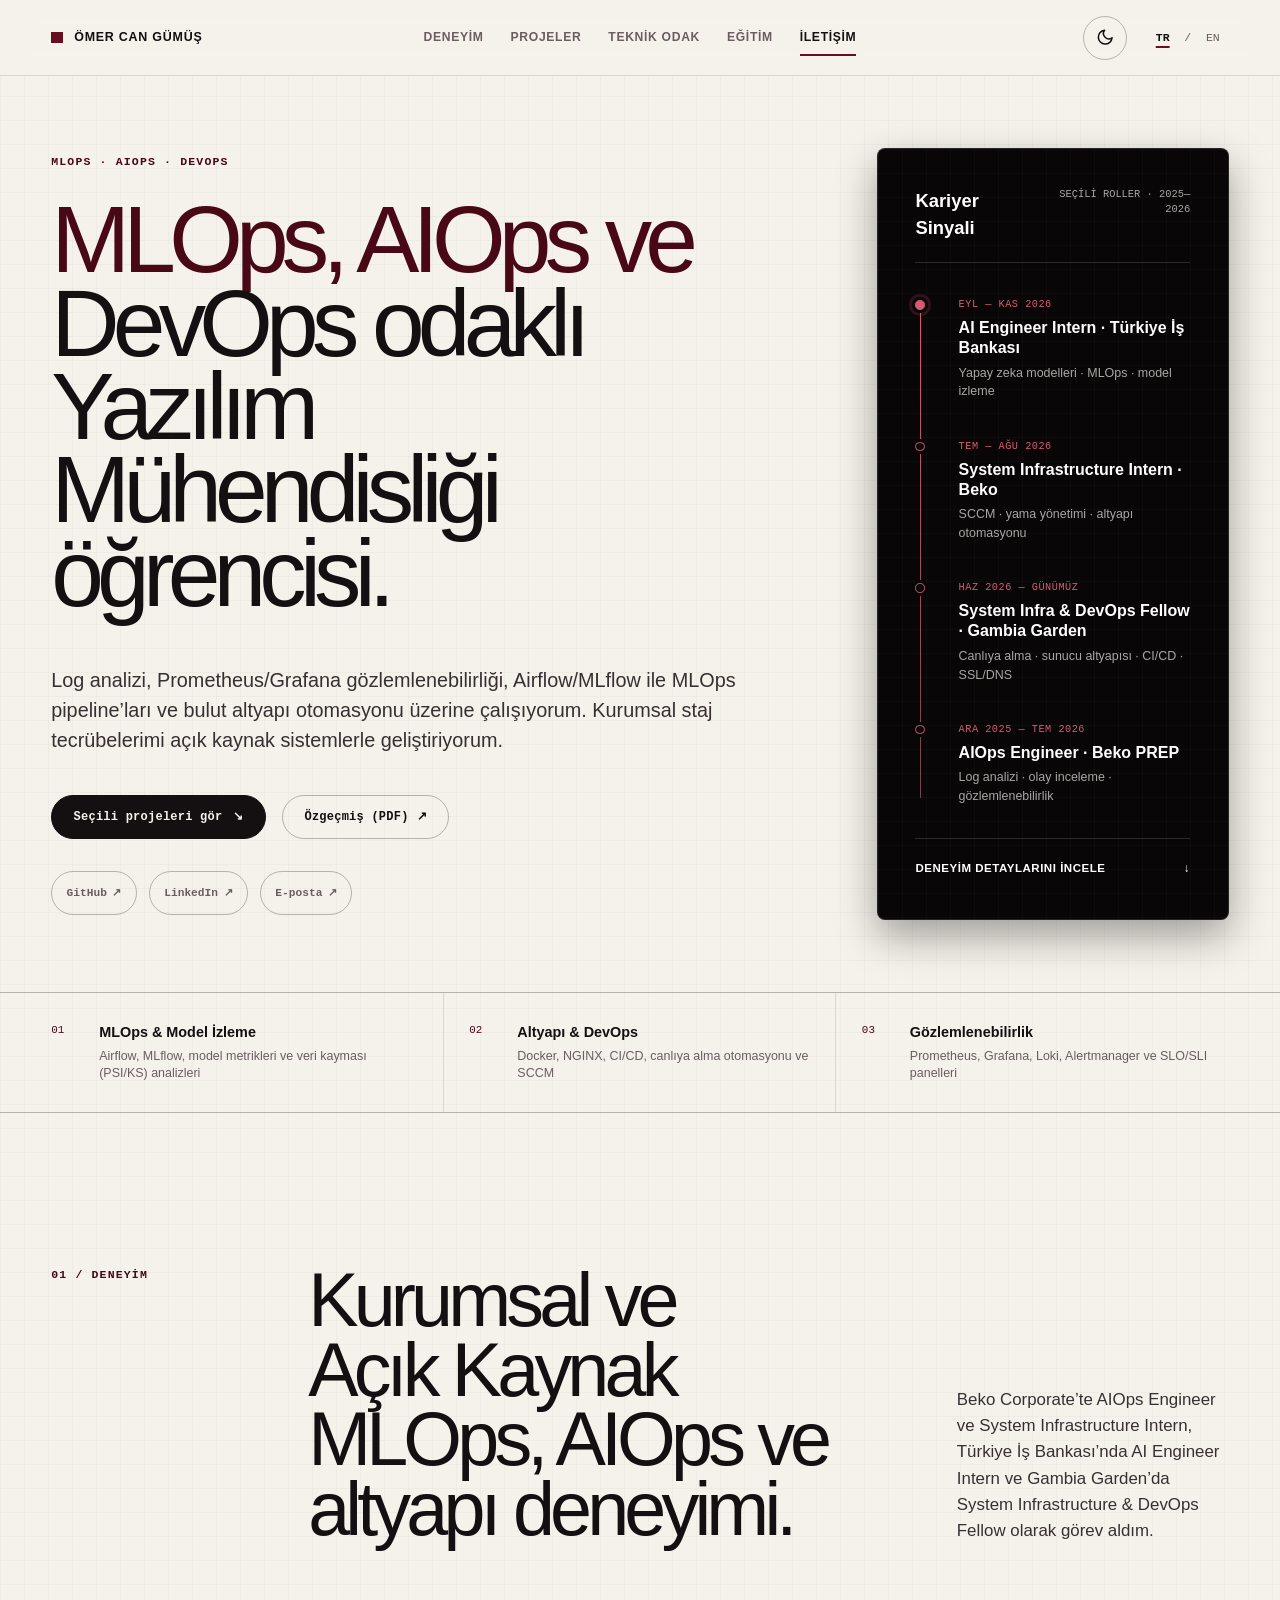
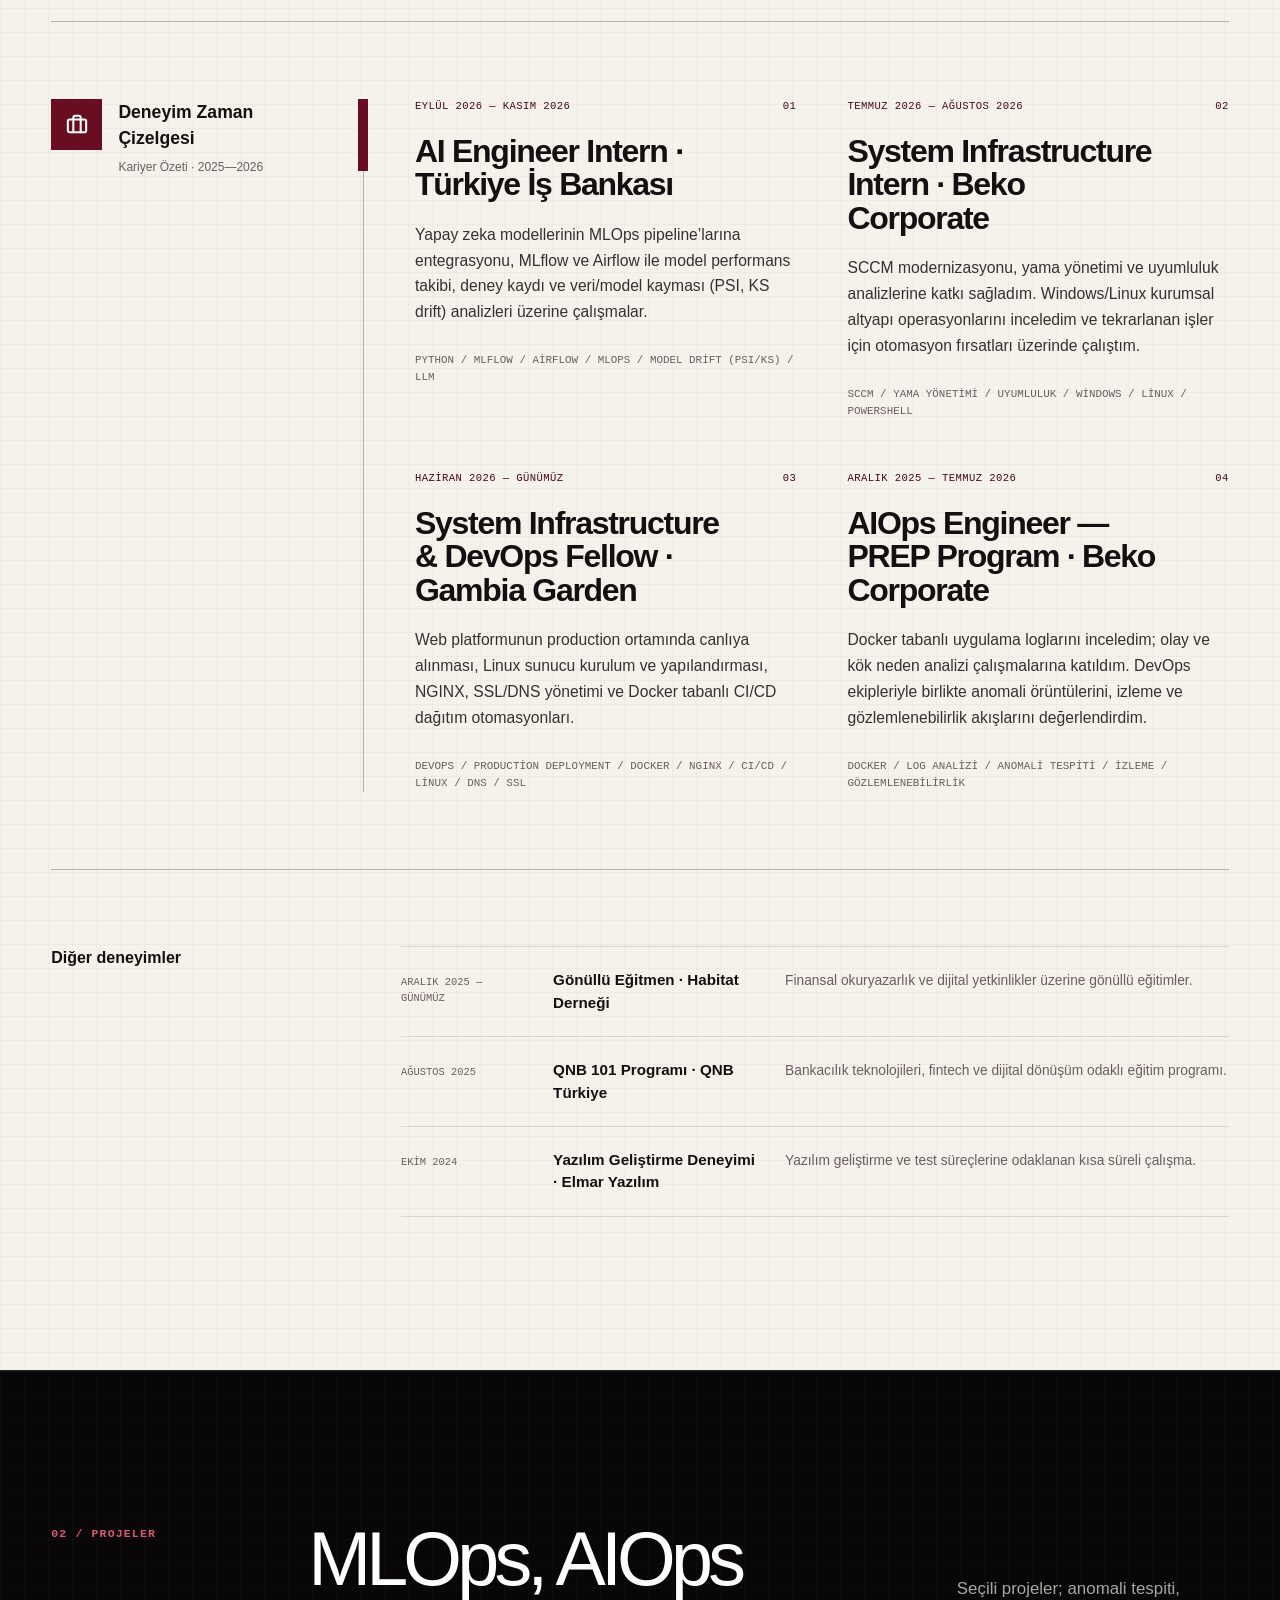
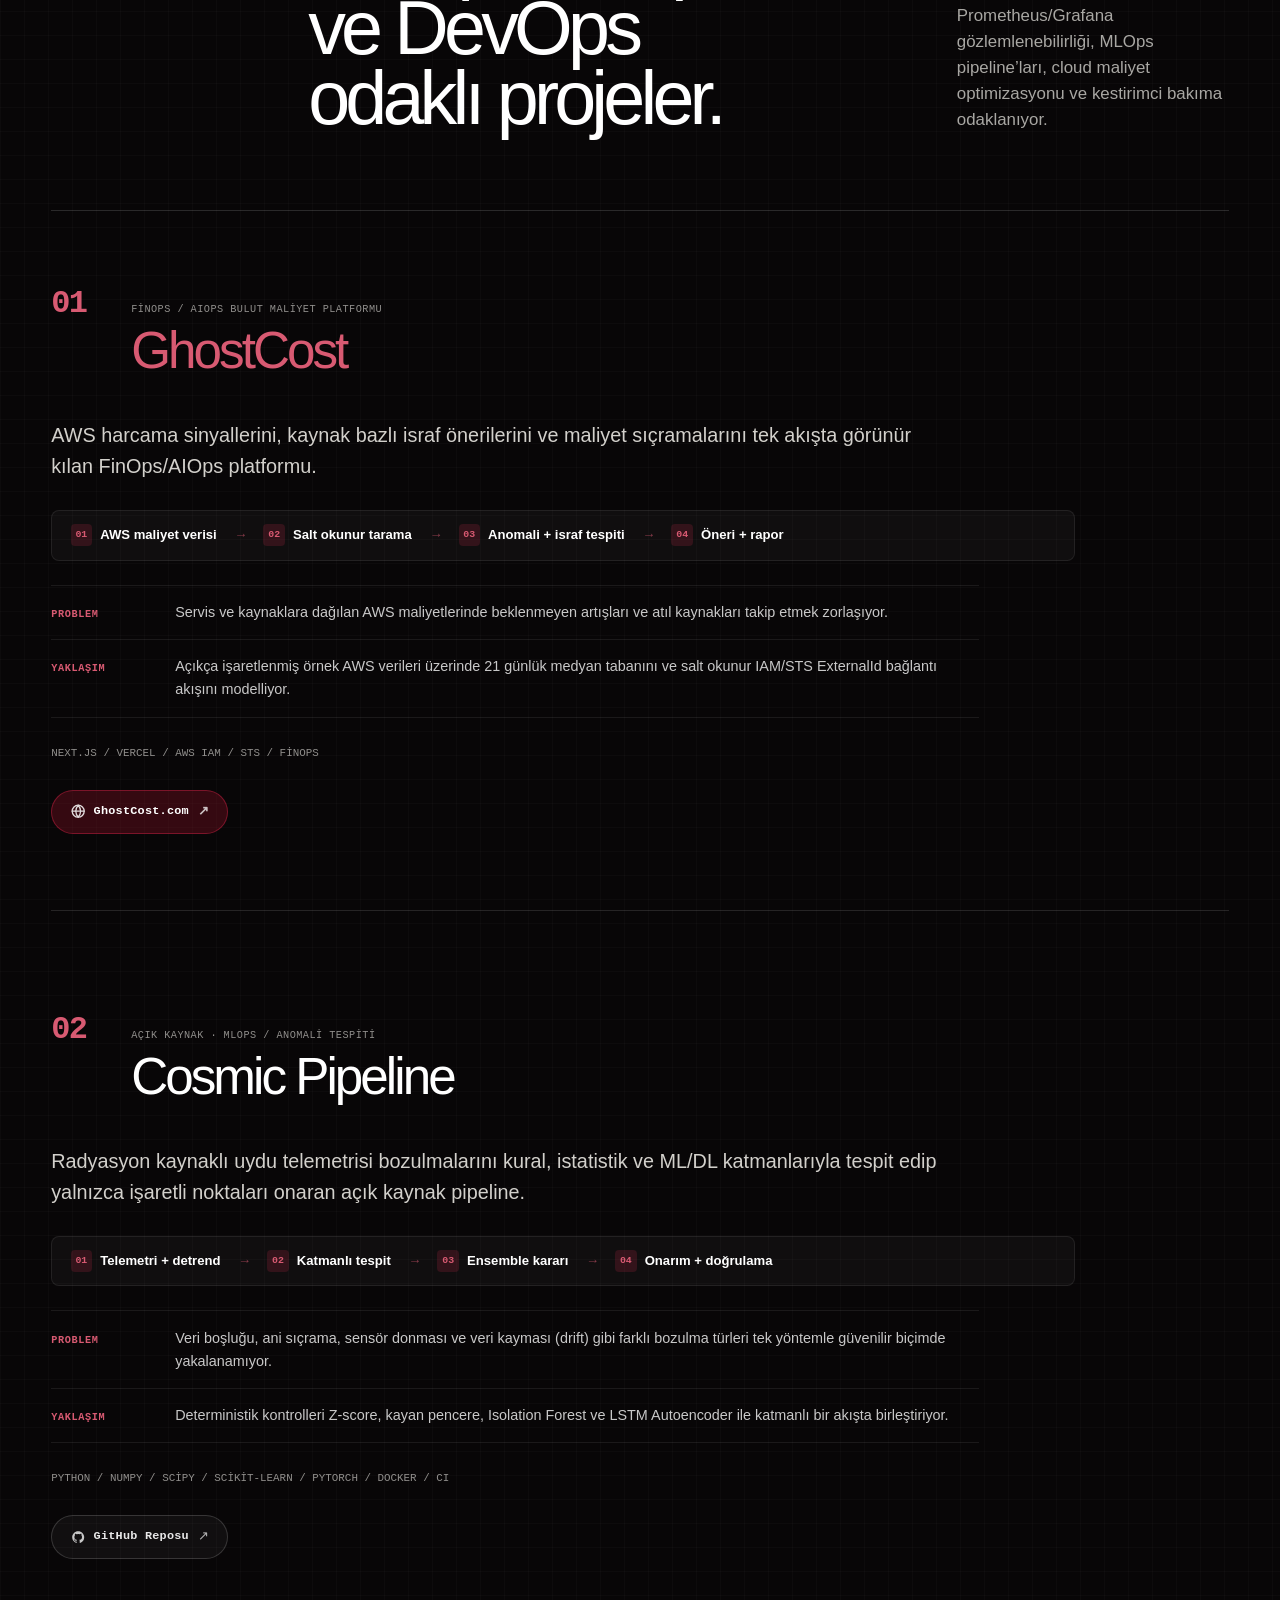
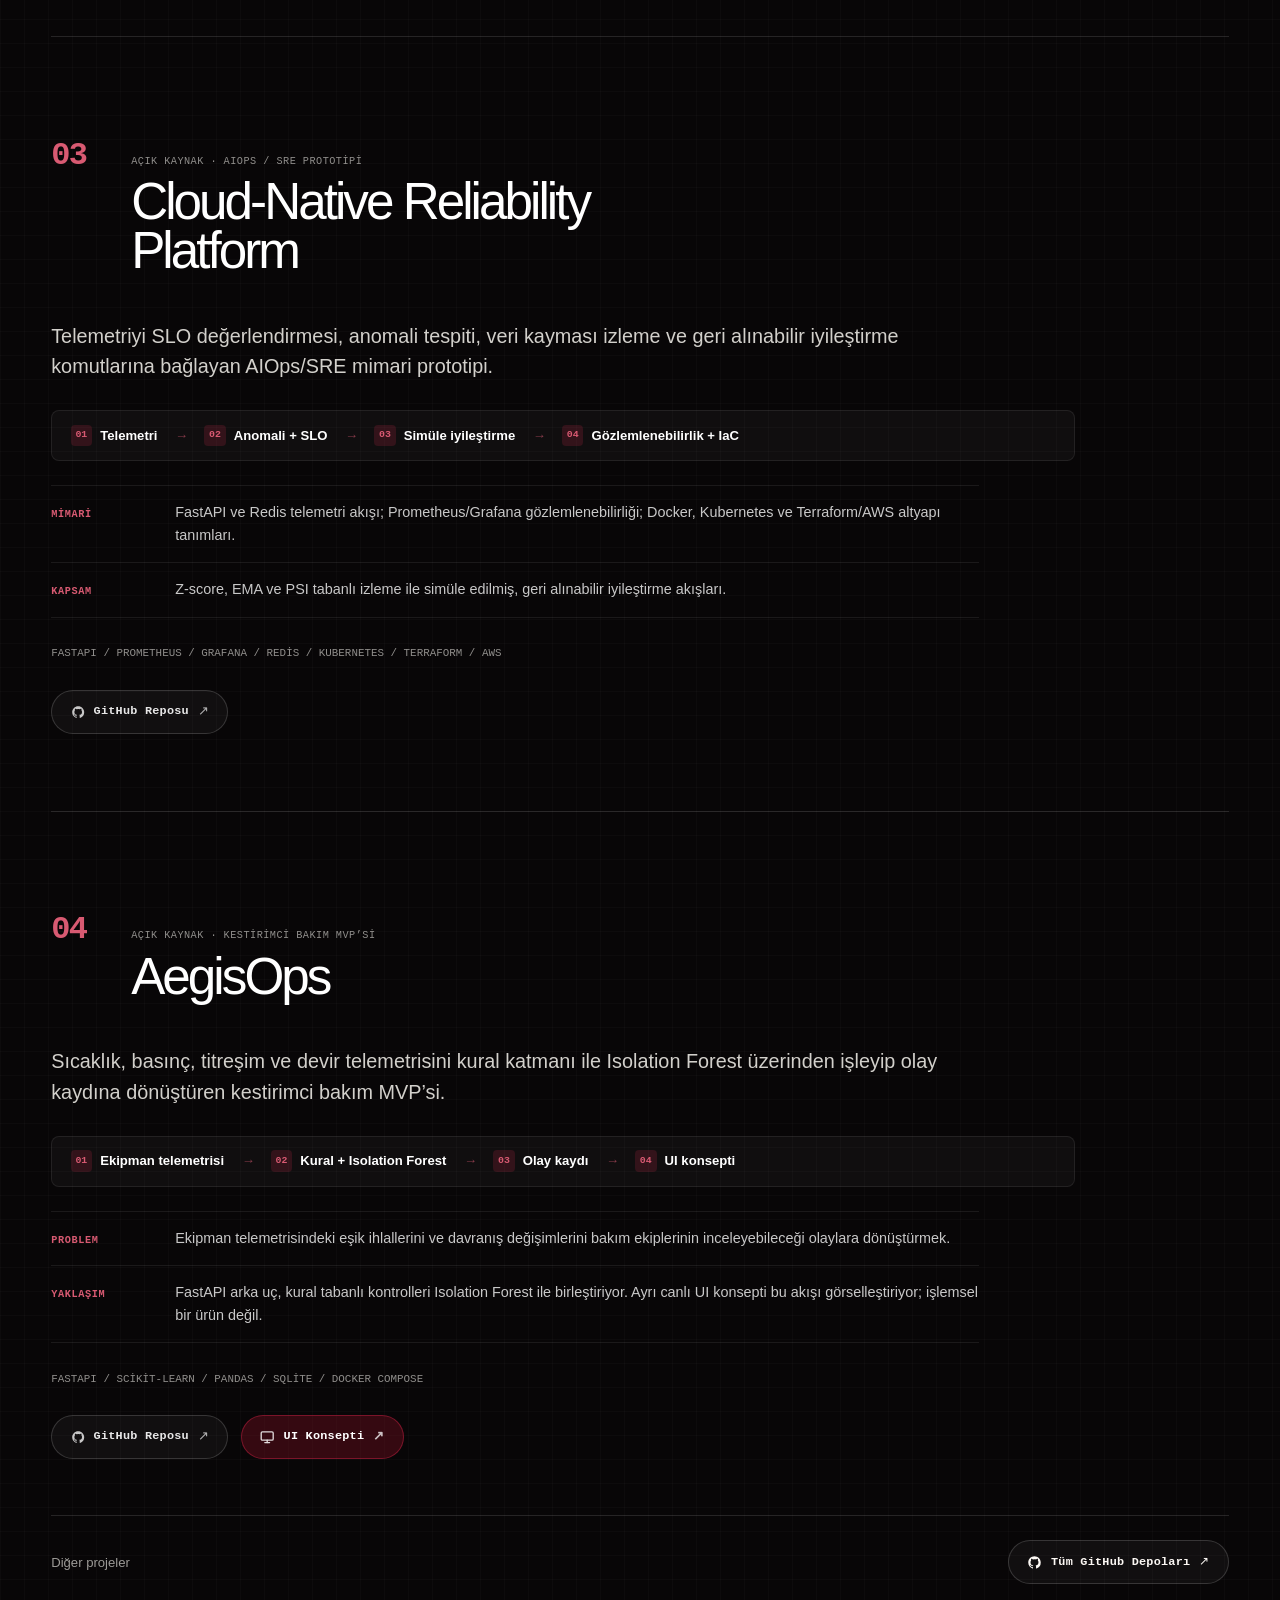
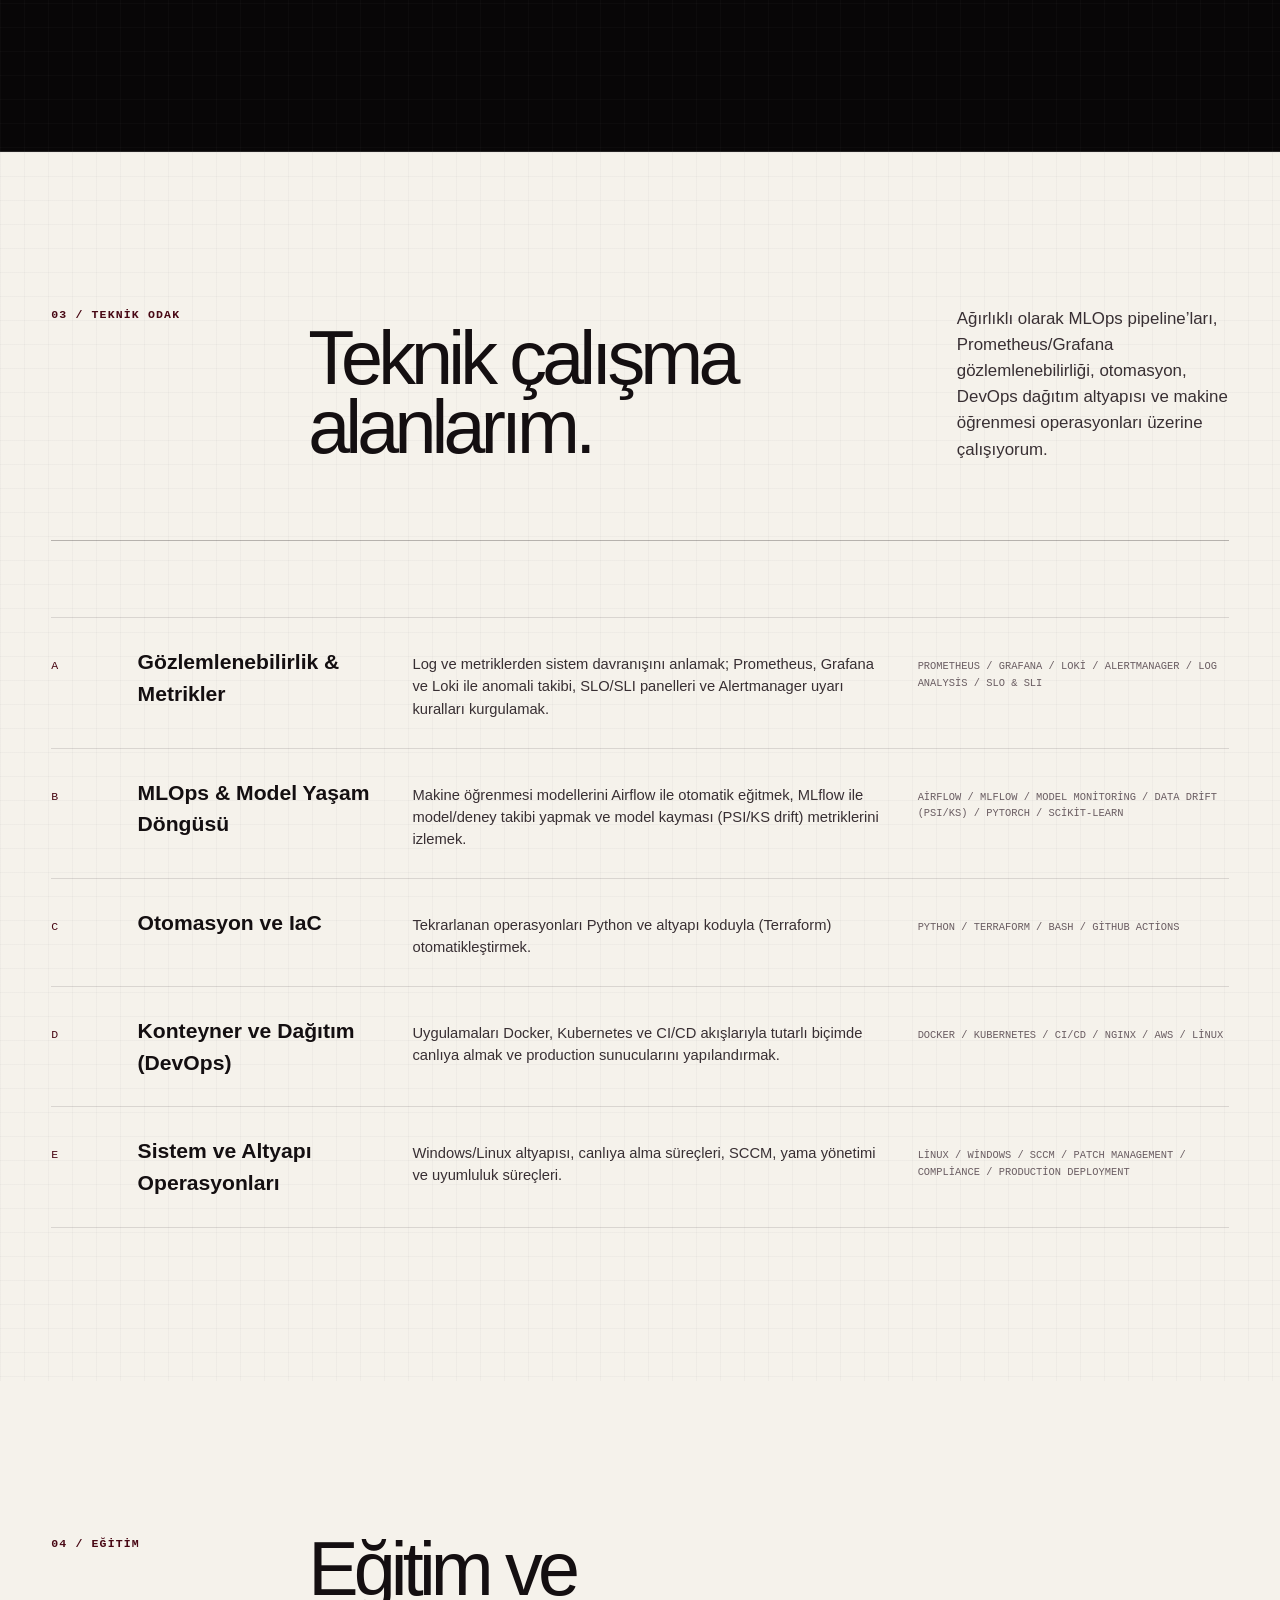
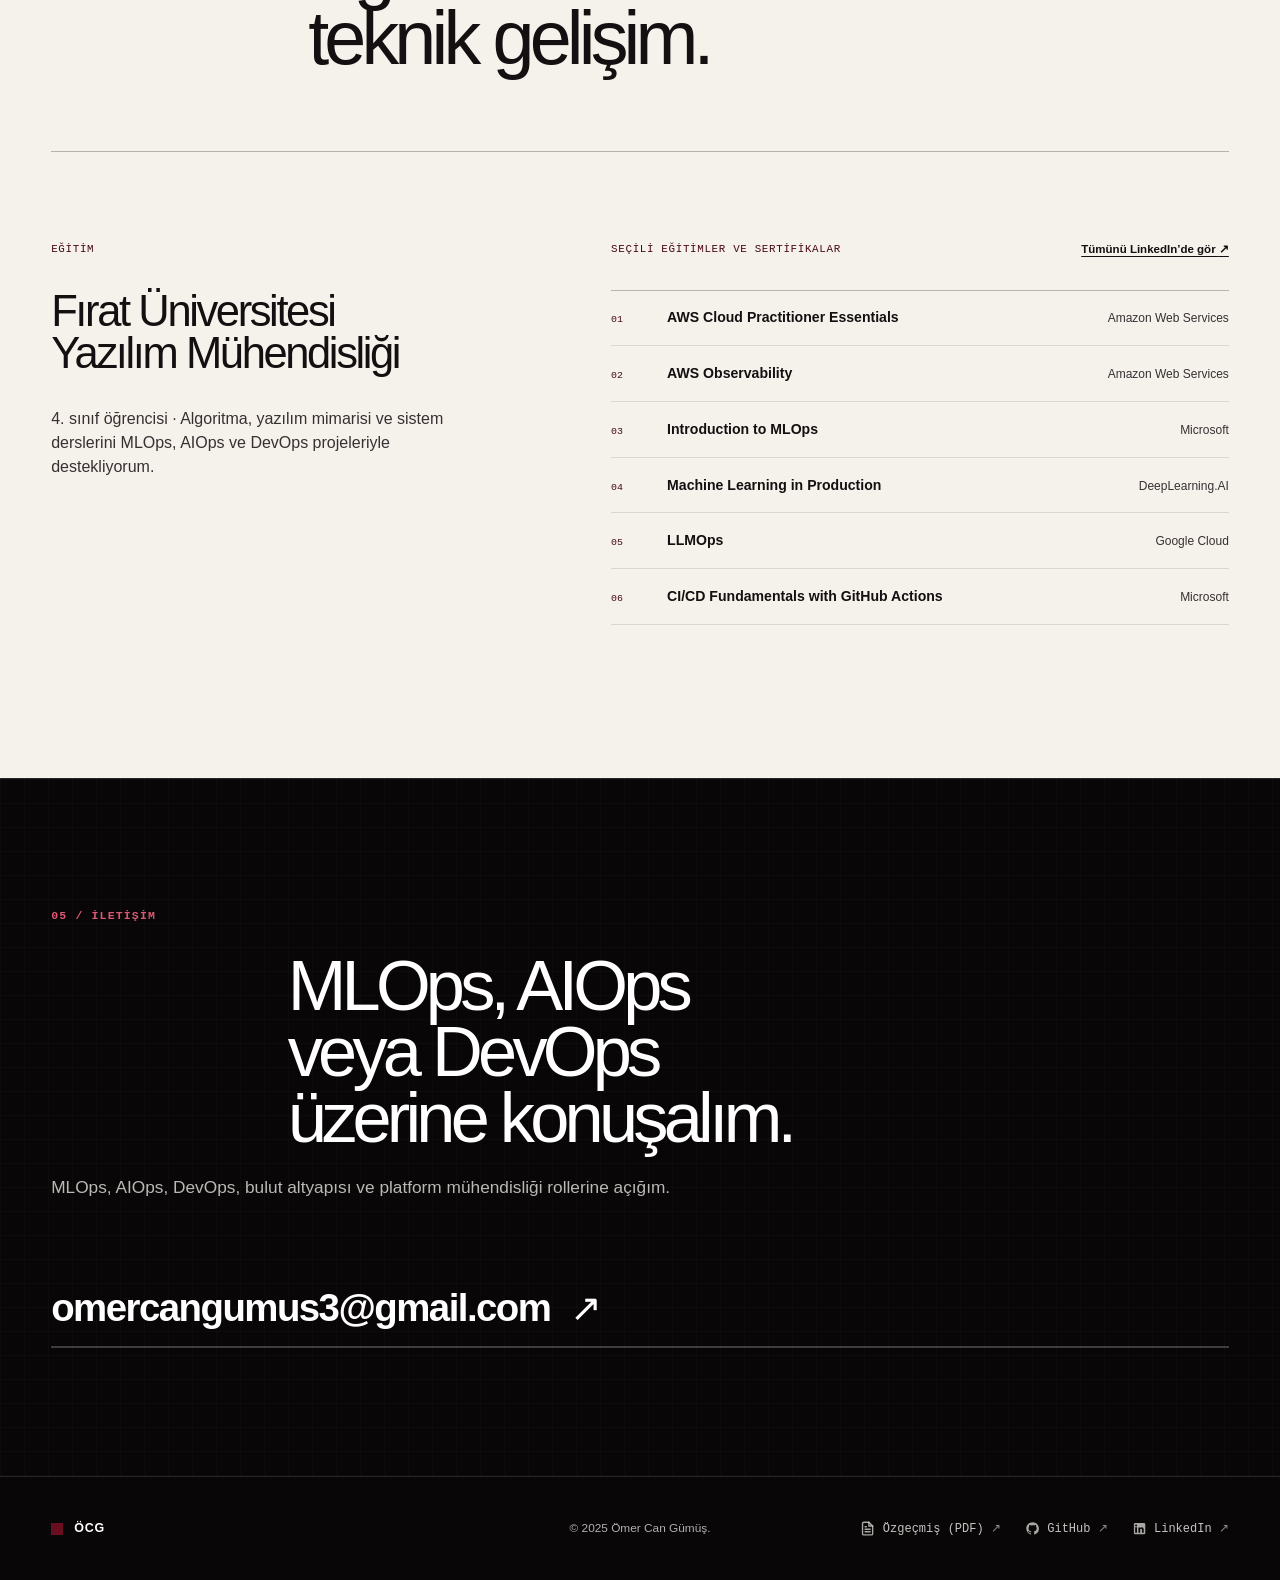
==== index.html @ f29716fd "fix: refine mobile interactions and career timeline" ====
<!DOCTYPE html>
<html lang="tr">
<head>
    <meta charset="utf-8">
    <meta name="viewport" content="width=device-width, initial-scale=1">
    <title>Ömer Can Gümüş | MLOps, AIOps &amp; DevOps</title>
    <meta name="description" content="Türkiye İş Bankası, Beko Corporate ve Gambia Garden deneyimine sahip Yazılım Mühendisliği öğrencisi Ömer Can Gümüş’ün MLOps (Airflow/MLflow), AIOps, DevOps, gözlemlenebilirlik (Prometheus/Grafana) ve altyapı otomasyonu odaklı portfolyosu.">
    <meta name="author" content="Ömer Can Gümüş">
    <meta name="robots" content="index, follow, max-image-preview:large">
    <meta name="theme-color" content="#f5f2eb">
    <link rel="canonical" href="https://omercangumus.com/">
    <link rel="alternate" hreflang="tr" href="https://omercangumus.com/">
    <link rel="alternate" hreflang="en" href="https://omercangumus.com/?lang=en">
    <link rel="alternate" hreflang="x-default" href="https://omercangumus.com/">

    <meta property="og:type" content="profile">
    <meta property="og:url" content="https://omercangumus.com/">
    <meta property="og:title" content="Ömer Can Gümüş | MLOps, AIOps &amp; DevOps">
    <meta property="og:description" content="Türkiye İş Bankası &amp; Beko Corporate deneyimi; MLOps, AIOps, DevOps, gözlemlenebilirlik ve altyapı otomasyonu odaklı seçili projeler.">
    <meta property="og:image" content="https://omercangumus.com/assets/images/og-card.png">
    <meta property="og:image:width" content="1200">
    <meta property="og:image:height" content="630">
    <meta property="og:image:alt" content="Ömer Can Gümüş — MLOps, AIOps ve DevOps">
    <meta property="og:locale" content="tr_TR">
    <meta property="profile:first_name" content="Ömer Can">
    <meta property="profile:last_name" content="Gümüş">

    <meta name="twitter:card" content="summary_large_image">
    <meta name="twitter:title" content="Ömer Can Gümüş | MLOps, AIOps &amp; DevOps">
    <meta name="twitter:description" content="MLOps, AIOps, DevOps ve altyapı otomasyonu odaklı seçili projeler.">
    <meta name="twitter:image" content="https://omercangumus.com/assets/images/og-card.png">

    <link rel="icon" href="assets/icons/favicon.svg" type="image/svg+xml">
    <link rel="apple-touch-icon" href="assets/icons/apple-touch-icon.png">
    <link rel="manifest" href="site.webmanifest">
    <link rel="stylesheet" href="assets/css/styles.css">

    <script type="application/ld+json">
    {
      "@context": "https://schema.org",
      "@type": "Person",
      "name": "Ömer Can Gümüş",
      "url": "https://omercangumus.com/",
      "email": "mailto:omercangumus3@gmail.com",
      "jobTitle": "Software Engineering Student focused on MLOps, AIOps and DevOps",
      "affiliation": {
        "@type": "CollegeOrUniversity",
        "name": "Fırat Üniversitesi"
      },
      "sameAs": [
        "https://github.com/omercangumus",
        "https://www.linkedin.com/in/omercangumus/"
      ],
      "knowsAbout": [
        "AIOps",
        "MLOps",
        "Airflow",
        "MLflow",
        "Prometheus",
        "Grafana",
        "Cloud Infrastructure",
        "DevOps",
        "Platform Engineering",
        "Observability",
        "Infrastructure Automation"
      ]
    }
    </script>
    <script>
    (function(){try{var t=localStorage.getItem("portfolio-theme");if(t==="dark"||t==="light"){document.documentElement.setAttribute("data-theme",t);}else if(window.matchMedia&&window.matchMedia("(prefers-color-scheme: dark)").matches){document.documentElement.setAttribute("data-theme","dark");}}catch(e){}})();
    </script>
    <script type="module" src="assets/js/app.js"></script>
</head>
<body>
    <a class="skip-link" href="#main" data-i18n="skipLink">Ana içeriğe geç</a>

    <header class="site-header" data-header>
        <div class="header-inner">
            <a class="wordmark" href="#top" aria-label="ÖCG · Ömer Can Gümüş, ana sayfa" data-i18n-aria="homeLabel">
                <span class="wordmark-mark" aria-hidden="true"></span>
                <span>Ömer Can Gümüş</span>
            </a>

            <nav class="desktop-nav" aria-label="Ana menü" data-i18n-aria="navLabel">
                <a href="#experience" data-nav-link data-i18n="navExperience">Deneyim</a>
                <a href="#work" data-nav-link data-i18n="navWork">Projeler</a>
                <a href="#practice" data-nav-link data-i18n="navPractice">Teknik odak</a>
                <a href="#background" data-nav-link data-i18n="navBackground">Eğitim</a>
                <a href="#contact" data-nav-link data-i18n="navContact">İletişim</a>
            </nav>

            <div class="header-actions">
                <button class="theme-toggle" type="button" data-theme-toggle aria-label="Tema seçimi" data-i18n-aria="themeLabel">
                    <span class="theme-icon" aria-hidden="true"></span>
                </button>
                <div class="language-switch" role="group" aria-label="Dil seçimi" data-i18n-aria="languageLabel">
                    <button type="button" data-language="tr" aria-pressed="true">TR</button>
                    <span aria-hidden="true">/</span>
                    <button type="button" data-language="en" aria-pressed="false">EN</button>
                </div>
                <button class="menu-toggle" type="button" aria-expanded="false" aria-controls="mobile-menu" data-menu-toggle>
                    <span class="sr-only" data-i18n="openMenu">Menüyü aç</span>
                    <span aria-hidden="true"></span>
                    <span aria-hidden="true"></span>
                </button>
            </div>
        </div>
    </header>

    <div class="mobile-menu" id="mobile-menu" hidden data-mobile-menu>
        <nav aria-label="Mobil menü" data-i18n-aria="mobileNavLabel">
            <a href="#experience" data-mobile-link><span>01</span><span data-i18n="navExperience">Deneyim</span></a>
            <a href="#work" data-mobile-link><span>02</span><span data-i18n="navWork">Projeler</span></a>
            <a href="#practice" data-mobile-link><span>03</span><span data-i18n="navPractice">Teknik odak</span></a>
            <a href="#background" data-mobile-link><span>04</span><span data-i18n="navBackground">Eğitim</span></a>
            <a href="#contact" data-mobile-link><span>05</span><span data-i18n="navContact">İletişim</span></a>
        </nav>
        <p data-i18n="mobileMenuNote">MLOps · AIOps · DevOps</p>
    </div>

    <main id="main">
        <section class="hero" id="top" aria-labelledby="hero-title">
            <div class="hero-copy">
                <p class="eyebrow reveal" data-i18n="heroEyebrow">MLOps · AIOps · DevOps</p>
                <h1 id="hero-title" class="reveal" data-i18n="heroTitle">MLOps, AIOps ve DevOps odaklı<br>Yazılım Mühendisliği öğrencisi.</h1>
                <p class="hero-intro reveal" data-i18n="heroIntro">Log analizi, Prometheus/Grafana gözlemlenebilirliği, Airflow/MLflow ile MLOps pipeline’ları ve bulut altyapı otomasyonu üzerine çalışıyorum. Kurumsal staj tecrübelerimi açık kaynak sistemlerle geliştiriyorum.</p>
                <div class="hero-actions reveal">
                    <a class="primary-link" href="#work">
                        <span data-i18n="seeWork">Seçili projeleri gör</span>
                        <span aria-hidden="true">↘</span>
                    </a>
                    <a class="text-link" href="OmerCanGumus.pdf" target="_blank" rel="noopener noreferrer">
                        <span data-i18n="viewCv">Özgeçmiş (PDF)</span>
                        <span aria-hidden="true">↗</span>
                    </a>
                </div>
                <nav class="hero-social reveal" aria-label="Profil bağlantıları" data-i18n-aria="profileLinksLabel">
                    <a href="https://github.com/omercangumus" target="_blank" rel="noopener noreferrer">GitHub <span aria-hidden="true">↗</span></a>
                    <a href="https://www.linkedin.com/in/omercangumus/" target="_blank" rel="noopener noreferrer">LinkedIn <span aria-hidden="true">↗</span></a>
                    <a href="mailto:omercangumus3@gmail.com">E-posta <span aria-hidden="true">↗</span></a>
                </nav>
            </div>

            <aside class="career-signal reveal" aria-labelledby="career-signal-title">
                <div class="signal-heading">
                    <p id="career-signal-title" data-i18n="careerSignalTitle">Kariyer Sinyali</p>
                    <span data-i18n="careerDuration">Seçili roller · 2025—2026</span>
                </div>
                <ol class="signal-roles">
                    <li class="signal-role-latest">
                        <span class="signal-date" data-i18n="isbankDateShort">Eyl — Kas 2026</span>
                        <strong data-i18n="isbankRoleShort">AI Engineer Intern · Türkiye İş Bankası</strong>
                        <span data-i18n="isbankShort">Yapay zeka modelleri · MLOps · model izleme</span>
                    </li>
                    <li>
                        <span class="signal-date" data-i18n="infraDateShort">Tem — Ağu 2026</span>
                        <strong data-i18n="infraRoleShort">System Infrastructure Intern · Beko</strong>
                        <span data-i18n="infraShort">SCCM · yama yönetimi · altyapı otomasyonu</span>
                    </li>
                    <li>
                        <span class="signal-date" data-i18n="gambiaDateShort">Haz 2026 — Günümüz</span>
                        <strong data-i18n="gambiaRoleShort">System Infra &amp; DevOps Fellow · Gambia Garden</strong>
                        <span data-i18n="gambiaShort">Canlıya alma · sunucu altyapısı · CI/CD · SSL/DNS</span>
                    </li>
                    <li>
                        <span class="signal-date" data-i18n="aiopsDateShort">Ara 2025 — Tem 2026</span>
                        <strong data-i18n="aiopsRoleShort">AIOps Engineer · Beko PREP</strong>
                        <span data-i18n="aiopsShort">Log analizi · olay inceleme · gözlemlenebilirlik</span>
                    </li>
                </ol>
                <a href="#experience" class="signal-link" data-i18n="followProgression">Deneyim detaylarını incele <span aria-hidden="true">↓</span></a>
            </aside>
        </section>

        <section class="proof-strip" aria-label="Kısa profil" data-i18n-aria="profileSummaryLabel">
            <div>
                <span>01</span>
                <strong data-i18n="proofOneTitle">MLOps &amp; Model İzleme</strong>
                <p data-i18n="proofOneText">Airflow, MLflow, model metrikleri ve veri kayması (PSI/KS) analizleri</p>
            </div>
            <div>
                <span>02</span>
                <strong data-i18n="proofTwoTitle">Altyapı &amp; DevOps</strong>
                <p data-i18n="proofTwoText">Docker, NGINX, CI/CD, canlıya alma otomasyonu ve SCCM</p>
            </div>
            <div>
                <span>03</span>
                <strong data-i18n="proofThreeTitle">Gözlemlenebilirlik</strong>
                <p data-i18n="proofThreeText">Prometheus, Grafana, Loki, Alertmanager ve SLO/SLI panelleri</p>
            </div>
        </section>

        <section class="chapter experience" id="experience" aria-labelledby="experience-title">
            <header class="chapter-heading reveal">
                <p class="chapter-index">01 / <span data-i18n="chapterExperience">Deneyim</span></p>
                <h2 id="experience-title" data-i18n="experienceTitle">Kurumsal ve Açık Kaynak<br>MLOps, AIOps ve altyapı deneyimi.</h2>
                <p data-i18n="experienceIntro">Beko Corporate’te AIOps Engineer ve System Infrastructure Intern, Türkiye İş Bankası’nda AI Engineer Intern ve Gambia Garden’da System Infrastructure &amp; DevOps Fellow olarak görev aldım.</p>
            </header>

            <div class="beko-progression reveal">
                <div class="progression-company">
                    <span class="company-monogram" aria-hidden="true">
                        <svg width="22" height="22" viewBox="0 0 24 24" fill="none" stroke="currentColor" stroke-width="2.2" stroke-linecap="round" stroke-linejoin="round">
                            <rect x="2" y="7" width="20" height="14" rx="2" ry="2"></rect>
                            <path d="M16 21V5a2 2 0 0 0-2-2h-4a2 2 0 0 0-2 2v16"></path>
                        </svg>
                    </span>
                    <div>
                        <strong data-i18n="progressionHeader">Deneyim Zaman Çizelgesi</strong>
                        <span data-i18n="progressionLabel">Kariyer Özeti · 2025—2026</span>
                    </div>
                </div>
                <div class="progression-track" aria-hidden="true"><span></span></div>
                <div class="progression-roles">
                    <article class="role-block role-block-current">
                        <div class="role-meta">
                            <span data-i18n="isbankDate">Eylül 2026 — Kasım 2026</span>
                            <span>01</span>
                        </div>
                        <h3 data-i18n="isbankTitle">AI Engineer Intern · Türkiye İş Bankası</h3>
                        <p data-i18n="isbankDescription">Yapay zeka modellerinin MLOps pipeline’larına entegrasyonu, MLflow ve Airflow ile model performans takibi, deney kaydı ve veri/model kayması (PSI, KS drift) analizleri üzerine çalışmalar.</p>
                        <p class="role-tools" data-i18n="isbankTools">Python / MLflow / Airflow / MLOps / Model Drift (PSI/KS) / LLM</p>
                    </article>
                    <article class="role-block">
                        <div class="role-meta">
                            <span data-i18n="infraDate">Temmuz 2026 — Ağustos 2026</span>
                            <span>02</span>
                        </div>
                        <h3 data-i18n="infraTitle">System Infrastructure Intern · Beko Corporate</h3>
                        <p data-i18n="infraDescription">SCCM modernizasyonu, yama yönetimi ve uyumluluk analizlerine katkı sağladım. Windows/Linux kurumsal altyapı operasyonlarını inceledim ve tekrarlanan işler için otomasyon fırsatları üzerinde çalıştım.</p>
                        <p class="role-tools" data-i18n="infraTools">SCCM / yama yönetimi / uyumluluk / Windows / Linux / PowerShell</p>
                    </article>
                    <article class="role-block role-block-current">
                        <div class="role-meta">
                            <span data-i18n="gambiaDate">Haziran 2026 — Günümüz</span>
                            <span>03</span>
                        </div>
                        <h3 data-i18n="gambiaTitle">System Infrastructure &amp; DevOps Fellow · Gambia Garden</h3>
                        <p data-i18n="gambiaDescription">Web platformunun production ortamında canlıya alınması, Linux sunucu kurulum ve yapılandırması, NGINX, SSL/DNS yönetimi ve Docker tabanlı CI/CD dağıtım otomasyonları.</p>
                        <p class="role-tools" data-i18n="gambiaTools">DevOps / Production Deployment / Docker / NGINX / CI/CD / Linux / DNS / SSL</p>
                    </article>
                    <article class="role-block">
                        <div class="role-meta">
                            <span data-i18n="aiopsDate">Aralık 2025 — Temmuz 2026</span>
                            <span>04</span>
                        </div>
                        <h3 data-i18n="aiopsTitle">AIOps Engineer — PREP Program · Beko Corporate</h3>
                        <p data-i18n="aiopsDescription">Docker tabanlı uygulama loglarını inceledim; olay ve kök neden analizi çalışmalarına katıldım. DevOps ekipleriyle birlikte anomali örüntülerini, izleme ve gözlemlenebilirlik akışlarını değerlendirdim.</p>
                        <p class="role-tools" data-i18n="aiopsTools">Docker / log analizi / anomali tespiti / izleme / gözlemlenebilirlik</p>
                    </article>
                </div>
            </div>

            <div class="secondary-experience reveal">
                <h3 data-i18n="otherExperienceTitle">Diğer deneyimler</h3>
                <div class="experience-list">
                    <article>
                        <span data-i18n="habitatDate">Aralık 2025 — Günümüz</span>
                        <h4 data-i18n="habitatTitle">Gönüllü Eğitmen · Habitat Derneği</h4>
                        <p data-i18n="habitatText">Finansal okuryazarlık ve dijital yetkinlikler üzerine gönüllü eğitimler.</p>
                    </article>
                    <article>
                        <span data-i18n="qnbDate">Ağustos 2025</span>
                        <h4 data-i18n="qnbTitle">QNB 101 Programı · QNB Türkiye</h4>
                        <p data-i18n="qnbText">Bankacılık teknolojileri, fintech ve dijital dönüşüm odaklı eğitim programı.</p>
                    </article>
                    <article>
                        <span data-i18n="elmarDate">Ekim 2024</span>
                        <h4 data-i18n="elmarTitle">Yazılım Geliştirme Deneyimi · Elmar Yazılım</h4>
                        <p data-i18n="elmarText">Yazılım geliştirme ve test süreçlerine odaklanan kısa süreli çalışma.</p>
                    </article>
                </div>
            </div>
        </section>

        <section class="chapter work" id="work" aria-labelledby="work-title">
            <header class="chapter-heading reveal">
                <p class="chapter-index">02 / <span data-i18n="chapterWork">Projeler</span></p>
                <h2 id="work-title" data-i18n="workTitle">MLOps, AIOps ve DevOps<br>odaklı projeler.</h2>
                <p data-i18n="workIntro">Seçili projeler; anomali tespiti, Prometheus/Grafana gözlemlenebilirliği, MLOps pipeline’ları, cloud maliyet optimizasyonu ve kestirimci bakıma odaklanıyor.</p>
            </header>

            <div class="work-layout">
                <div class="project-stories">
                    <article class="project-story project-story--featured reveal">
                        <header>
                            <span class="project-number">01</span>
                            <div>
                                <p data-i18n="ghostType">FinOps / AIOps Bulut Maliyet Platformu</p>
                                <h3>GhostCost</h3>
                            </div>
                        </header>
                        <div class="project-body">
                            <p class="project-summary" data-i18n="ghostSummary">AWS harcama sinyallerini, kaynak bazlı israf önerilerini ve maliyet sıçramalarını tek akışta görünür kılan FinOps/AIOps platformu.</p>
                            <ol class="project-flow">
                                <li><span>01</span><strong data-i18n="ghostFlowOne">AWS maliyet verisi</strong></li>
                                <li><span>02</span><strong data-i18n="ghostFlowTwo">Salt okunur tarama</strong></li>
                                <li><span>03</span><strong data-i18n="ghostFlowThree">Anomali + israf tespiti</strong></li>
                                <li><span>04</span><strong data-i18n="ghostFlowFour">Öneri + rapor</strong></li>
                            </ol>
                            <div class="project-detail">
                                <span data-i18n="problemLabel">Problem</span>
                                <p data-i18n="ghostProblem">Servis ve kaynaklara dağılan AWS maliyetlerinde beklenmeyen artışları ve atıl kaynakları takip etmek zorlaşıyor.</p>
                            </div>
                            <div class="project-detail">
                                <span data-i18n="approachLabel">Yaklaşım</span>
                                <p data-i18n="ghostApproach">Açıkça işaretlenmiş örnek AWS verileri üzerinde 21 günlük medyan tabanını ve salt okunur IAM/STS ExternalId bağlantı akışını modelliyor.</p>
                            </div>
                            <p class="project-tech">Next.js / Vercel / AWS IAM / STS / FinOps</p>
                            <div class="project-actions">
                                <a class="project-link project-link--primary" href="https://ghostcost.com/" target="_blank" rel="noopener noreferrer">
                                    <svg class="link-icon" width="15" height="15" viewBox="0 0 24 24" fill="none" stroke="currentColor" stroke-width="2.2" stroke-linecap="round" stroke-linejoin="round" aria-hidden="true"><circle cx="12" cy="12" r="10"></circle><line x1="2" y1="12" x2="22" y2="12"></line><path d="M12 2a15.3 15.3 0 0 1 4 10 15.3 15.3 0 0 1-4 10 15.3 15.3 0 0 1-4-10 15.3 15.3 0 0 1 4-10z"></path></svg>
                                    <span data-i18n="ghostSite">GhostCost.com</span>
                                    <span class="link-arrow" aria-hidden="true">↗</span>
                                </a>
                            </div>
                        </div>
                    </article>

                    <article class="project-story reveal">
                        <header>
                            <span class="project-number">02</span>
                            <div>
                                <p data-i18n="cosmicType">Açık kaynak · MLOps / anomali tespiti</p>
                                <h3>Cosmic Pipeline</h3>
                            </div>
                        </header>
                        <div class="project-body">
                            <p class="project-summary" data-i18n="cosmicSummary">Radyasyon kaynaklı uydu telemetrisi bozulmalarını kural, istatistik ve ML/DL katmanlarıyla tespit edip yalnızca işaretli noktaları onaran açık kaynak pipeline.</p>
                            <ol class="project-flow">
                                <li><span>01</span><strong data-i18n="cosmicFlowOne">Telemetri + detrend</strong></li>
                                <li><span>02</span><strong data-i18n="cosmicFlowTwo">Katmanlı tespit</strong></li>
                                <li><span>03</span><strong data-i18n="cosmicFlowThree">Ensemble kararı</strong></li>
                                <li><span>04</span><strong data-i18n="cosmicFlowFour">Onarım + doğrulama</strong></li>
                            </ol>
                            <div class="project-detail">
                                <span data-i18n="problemLabel">Problem</span>
                                <p data-i18n="cosmicProblem">Veri boşluğu, ani sıçrama, sensör donması ve veri kayması (drift) gibi farklı bozulma türleri tek yöntemle güvenilir biçimde yakalanamıyor.</p>
                            </div>
                            <div class="project-detail">
                                <span data-i18n="approachLabel">Yaklaşım</span>
                                <p data-i18n="cosmicApproach">Deterministik kontrolleri Z-score, kayan pencere, Isolation Forest ve LSTM Autoencoder ile katmanlı bir akışta birleştiriyor.</p>
                            </div>
                            <p class="project-tech">Python / NumPy / SciPy / scikit-learn / PyTorch / Docker / CI</p>
                            <div class="project-actions">
                                <a class="project-link" href="https://github.com/omercangumus/-cosmic-pipeline" target="_blank" rel="noopener noreferrer">
                                    <svg class="link-icon" width="15" height="15" viewBox="0 0 24 24" fill="currentColor" aria-hidden="true"><path fill-rule="evenodd" clip-rule="evenodd" d="M12 2C6.477 2 2 6.484 2 12.017c0 4.425 2.865 8.18 6.839 9.504.5.092.682-.217.682-.483 0-.237-.008-.868-.013-1.703-2.782.605-3.369-1.343-3.369-1.343-.454-1.158-1.11-1.466-1.11-1.466-.908-.62.069-.608.069-.608 1.003.07 1.53 1.032 1.53 1.032.892 1.53 2.341 1.088 2.91.832.092-.647.35-1.088.636-1.338-2.22-.253-4.555-1.113-4.555-4.951 0-1.093.39-1.988 1.029-2.688-.103-.253-.446-1.272.098-2.65 0 0 .84-.27 2.75 1.026A9.564 9.564 0 0112 6.844c.85.004 1.705.115 2.504.337 1.909-1.296 2.747-1.027 2.747-1.027.546 1.379.202 2.398.1 2.651.64.7 1.028 1.595 1.028 2.688 0 3.848-2.339 4.695-4.566 4.943.359.309.678.92.678 1.855 0 1.338-.012 2.419-.012 2.747 0 .268.18.58.688.482A10.019 10.019 0 0022 12.017C22 6.484 17.522 2 12 2z"/></svg>
                                    <span data-i18n="sourceOnGithub">GitHub Reposu</span>
                                    <span class="link-arrow" aria-hidden="true">↗</span>
                                </a>
                            </div>
                        </div>
                    </article>

                    <article class="project-story reveal">
                        <header>
                            <span class="project-number">03</span>
                            <div>
                                <p data-i18n="reliabilityType">Açık kaynak · AIOps / SRE prototipi</p>
                                <h3>Cloud-Native Reliability Platform</h3>
                            </div>
                        </header>
                        <div class="project-body">
                            <p class="project-summary" data-i18n="reliabilitySummary">Telemetriyi SLO değerlendirmesi, anomali tespiti, veri kayması izleme ve geri alınabilir iyileştirme komutlarına bağlayan AIOps/SRE mimari prototipi.</p>
                            <ol class="project-flow">
                                <li><span>01</span><strong data-i18n="reliabilityFlowOne">Telemetri</strong></li>
                                <li><span>02</span><strong data-i18n="reliabilityFlowTwo">Anomali + SLO</strong></li>
                                <li><span>03</span><strong data-i18n="reliabilityFlowThree">Simüle iyileştirme</strong></li>
                                <li><span>04</span><strong data-i18n="reliabilityFlowFour">Gözlemlenebilirlik + IaC</strong></li>
                            </ol>
                            <div class="project-detail">
                                <span data-i18n="architectureLabel">Mimari</span>
                                <p data-i18n="reliabilityArchitecture">FastAPI ve Redis telemetri akışı; Prometheus/Grafana gözlemlenebilirliği; Docker, Kubernetes ve Terraform/AWS altyapı tanımları.</p>
                            </div>
                            <div class="project-detail">
                                <span data-i18n="scopeLabel">Kapsam</span>
                                <p data-i18n="reliabilityScope">Z-score, EMA ve PSI tabanlı izleme ile simüle edilmiş, geri alınabilir iyileştirme akışları.</p>
                            </div>
                            <p class="project-tech">FastAPI / Prometheus / Grafana / Redis / Kubernetes / Terraform / AWS</p>
                            <div class="project-actions">
                                <a class="project-link" href="https://github.com/omercangumus/cloud-native-reliability-platform" target="_blank" rel="noopener noreferrer">
                                    <svg class="link-icon" width="15" height="15" viewBox="0 0 24 24" fill="currentColor" aria-hidden="true"><path fill-rule="evenodd" clip-rule="evenodd" d="M12 2C6.477 2 2 6.484 2 12.017c0 4.425 2.865 8.18 6.839 9.504.5.092.682-.217.682-.483 0-.237-.008-.868-.013-1.703-2.782.605-3.369-1.343-3.369-1.343-.454-1.158-1.11-1.466-1.11-1.466-.908-.62.069-.608.069-.608 1.003.07 1.53 1.032 1.53 1.032.892 1.53 2.341 1.088 2.91.832.092-.647.35-1.088.636-1.338-2.22-.253-4.555-1.113-4.555-4.951 0-1.093.39-1.988 1.029-2.688-.103-.253-.446-1.272.098-2.65 0 0 .84-.27 2.75 1.026A9.564 9.564 0 0112 6.844c.85.004 1.705.115 2.504.337 1.909-1.296 2.747-1.027 2.747-1.027.546 1.379.202 2.398.1 2.651.64.7 1.028 1.595 1.028 2.688 0 3.848-2.339 4.695-4.566 4.943.359.309.678.92.678 1.855 0 1.338-.012 2.419-.012 2.747 0 .268.18.58.688.482A10.019 10.019 0 0022 12.017C22 6.484 17.522 2 12 2z"/></svg>
                                    <span data-i18n="sourceOnGithub">GitHub Reposu</span>
                                    <span class="link-arrow" aria-hidden="true">↗</span>
                                </a>
                            </div>
                        </div>
                    </article>

                    <article class="project-story reveal">
                        <header>
                            <span class="project-number">04</span>
                            <div>
                                <p data-i18n="aegisType">Açık kaynak · Kestirimci bakım MVP’si</p>
                                <h3>AegisOps</h3>
                            </div>
                        </header>
                        <div class="project-body">
                            <p class="project-summary" data-i18n="aegisSummary">Sıcaklık, basınç, titreşim ve devir telemetrisini kural katmanı ile Isolation Forest üzerinden işleyip olay kaydına dönüştüren kestirimci bakım MVP’si.</p>
                            <ol class="project-flow">
                                <li><span>01</span><strong data-i18n="aegisFlowOne">Ekipman telemetrisi</strong></li>
                                <li><span>02</span><strong data-i18n="aegisFlowTwo">Kural + Isolation Forest</strong></li>
                                <li><span>03</span><strong data-i18n="aegisFlowThree">Olay kaydı</strong></li>
                                <li><span>04</span><strong data-i18n="aegisFlowFour">UI konsepti</strong></li>
                            </ol>
                            <div class="project-detail">
                                <span data-i18n="problemLabel">Problem</span>
                                <p data-i18n="aegisProblem">Ekipman telemetrisindeki eşik ihlallerini ve davranış değişimlerini bakım ekiplerinin inceleyebileceği olaylara dönüştürmek.</p>
                            </div>
                            <div class="project-detail">
                                <span data-i18n="approachLabel">Yaklaşım</span>
                                <p data-i18n="aegisApproach">FastAPI arka uç, kural tabanlı kontrolleri Isolation Forest ile birleştiriyor. Ayrı canlı UI konsepti bu akışı görselleştiriyor; işlemsel bir ürün değil.</p>
                            </div>
                            <p class="project-tech">FastAPI / scikit-learn / Pandas / SQLite / Docker Compose</p>
                            <div class="project-actions">
                                <a class="project-link" href="https://github.com/omercangumus/-AegisOps" target="_blank" rel="noopener noreferrer">
                                    <svg class="link-icon" width="15" height="15" viewBox="0 0 24 24" fill="currentColor" aria-hidden="true"><path fill-rule="evenodd" clip-rule="evenodd" d="M12 2C6.477 2 2 6.484 2 12.017c0 4.425 2.865 8.18 6.839 9.504.5.092.682-.217.682-.483 0-.237-.008-.868-.013-1.703-2.782.605-3.369-1.343-3.369-1.343-.454-1.158-1.11-1.466-1.11-1.466-.908-.62.069-.608.069-.608 1.003.07 1.53 1.032 1.53 1.032.892 1.53 2.341 1.088 2.91.832.092-.647.35-1.088.636-1.338-2.22-.253-4.555-1.113-4.555-4.951 0-1.093.39-1.988 1.029-2.688-.103-.253-.446-1.272.098-2.65 0 0 .84-.27 2.75 1.026A9.564 9.564 0 0112 6.844c.85.004 1.705.115 2.504.337 1.909-1.296 2.747-1.027 2.747-1.027.546 1.379.202 2.398.1 2.651.64.7 1.028 1.595 1.028 2.688 0 3.848-2.339 4.695-4.566 4.943.359.309.678.92.678 1.855 0 1.338-.012 2.419-.012 2.747 0 .268.18.58.688.482A10.019 10.019 0 0022 12.017C22 6.484 17.522 2 12 2z"/></svg>
                                    <span data-i18n="sourceOnGithub">GitHub Reposu</span>
                                    <span class="link-arrow" aria-hidden="true">↗</span>
                                </a>
                                <a class="project-link project-link--primary" href="https://omercangumus.github.io/aegisops-ui-concept/" target="_blank" rel="noopener noreferrer">
                                    <svg class="link-icon" width="15" height="15" viewBox="0 0 24 24" fill="none" stroke="currentColor" stroke-width="2.2" stroke-linecap="round" stroke-linejoin="round" aria-hidden="true"><rect x="2" y="3" width="20" height="14" rx="2" ry="2"></rect><line x1="8" y1="21" x2="16" y2="21"></line><line x1="12" y1="17" x2="12" y2="21"></line></svg>
                                    <span data-i18n="aegisDemo">UI Konsepti</span>
                                    <span class="link-arrow" aria-hidden="true">↗</span>
                                </a>
                            </div>
                        </div>
                    </article>
                </div>
            </div>

            <p class="archive-link reveal">
                <span data-i18n="archiveText">Diğer projeler</span>
                <a href="https://github.com/omercangumus?tab=repositories" target="_blank" rel="noopener noreferrer">
                    <svg width="15" height="15" viewBox="0 0 24 24" fill="currentColor" aria-hidden="true"><path fill-rule="evenodd" clip-rule="evenodd" d="M12 2C6.477 2 2 6.484 2 12.017c0 4.425 2.865 8.18 6.839 9.504.5.092.682-.217.682-.483 0-.237-.008-.868-.013-1.703-2.782.605-3.369-1.343-3.369-1.343-.454-1.158-1.11-1.466-1.11-1.466-.908-.62.069-.608.069-.608 1.003.07 1.53 1.032 1.53 1.032.892 1.53 2.341 1.088 2.91.832.092-.647.35-1.088.636-1.338-2.22-.253-4.555-1.113-4.555-4.951 0-1.093.39-1.988 1.029-2.688-.103-.253-.446-1.272.098-2.65 0 0 .84-.27 2.75 1.026A9.564 9.564 0 0112 6.844c.85.004 1.705.115 2.504.337 1.909-1.296 2.747-1.027 2.747-1.027.546 1.379.202 2.398.1 2.651.64.7 1.028 1.595 1.028 2.688 0 3.848-2.339 4.695-4.566 4.943.359.309.678.92.678 1.855 0 1.338-.012 2.419-.012 2.747 0 .268.18.58.688.482A10.019 10.019 0 0022 12.017C22 6.484 17.522 2 12 2z"/></svg>
                    <span data-i18n="browseGithub">Tüm GitHub Depoları</span>
                    <span class="link-arrow" aria-hidden="true">↗</span>
                </a>
            </p>
        </section>

        <section class="chapter practice" id="practice" aria-labelledby="practice-title">
            <header class="chapter-heading reveal">
                <p class="chapter-index">03 / <span data-i18n="chapterPractice">Teknik odak</span></p>
                <h2 id="practice-title" data-i18n="practiceTitle">Teknik çalışma alanlarım.</h2>
                <p data-i18n="practiceIntro">Ağırlıklı olarak MLOps pipeline’ları, Prometheus/Grafana gözlemlenebilirliği, otomasyon, DevOps dağıtım altyapısı ve makine öğrenmesi operasyonları üzerine çalışıyorum.</p>
            </header>

            <div class="practice-list reveal">
                <article>
                    <span class="practice-index">A</span>
                    <h3 data-i18n="observeTitle">Gözlemlenebilirlik &amp; Metrikler</h3>
                    <p data-i18n="observeText">Log ve metriklerden sistem davranışını anlamak; Prometheus, Grafana ve Loki ile anomali takibi, SLO/SLI panelleri ve Alertmanager uyarı kuralları kurgulamak.</p>
                    <p class="role-tools" data-i18n="observeTools">Prometheus / Grafana / Loki / Alertmanager / Log Analysis / SLO &amp; SLI</p>
                </article>
                <article>
                    <span class="practice-index">B</span>
                    <h3 data-i18n="mlopsTitle">MLOps &amp; Model Yaşam Döngüsü</h3>
                    <p data-i18n="mlopsText">Makine öğrenmesi modellerini Airflow ile otomatik eğitmek, MLflow ile model/deney takibi yapmak ve model kayması (PSI/KS drift) metriklerini izlemek.</p>
                    <p class="role-tools" data-i18n="mlopsTools">Airflow / MLflow / Model Monitoring / Data Drift (PSI/KS) / PyTorch / scikit-learn</p>
                </article>
                <article>
                    <span class="practice-index">C</span>
                    <h3 data-i18n="automateTitle">Otomasyon ve IaC</h3>
                    <p data-i18n="automateText">Tekrarlanan operasyonları Python ve altyapı koduyla (Terraform) otomatikleştirmek.</p>
                    <p class="role-tools" data-i18n="automateTools">Python / Terraform / Bash / GitHub Actions</p>
                </article>
                <article>
                    <span class="practice-index">D</span>
                    <h3 data-i18n="shipTitle">Konteyner ve Dağıtım (DevOps)</h3>
                    <p data-i18n="shipText">Uygulamaları Docker, Kubernetes ve CI/CD akışlarıyla tutarlı biçimde canlıya almak ve production sunucularını yapılandırmak.</p>
                    <p class="role-tools" data-i18n="shipTools">Docker / Kubernetes / CI/CD / NGINX / AWS / Linux</p>
                </article>
                <article>
                    <span class="practice-index">E</span>
                    <h3 data-i18n="operateTitle">Sistem ve Altyapı Operasyonları</h3>
                    <p data-i18n="operateText">Windows/Linux altyapısı, canlıya alma süreçleri, SCCM, yama yönetimi ve uyumluluk süreçleri.</p>
                    <p class="role-tools" data-i18n="operateTools">Linux / Windows / SCCM / Patch Management / Compliance / Production Deployment</p>
                </article>
            </div>
        </section>

        <section class="chapter background" id="background" aria-labelledby="background-title">
            <header class="chapter-heading reveal">
                <p class="chapter-index">04 / <span data-i18n="chapterBackground">Eğitim</span></p>
                <h2 id="background-title" data-i18n="backgroundTitle">Eğitim ve<br>teknik gelişim.</h2>
            </header>

            <div class="background-grid">
                <article class="education-block reveal">
                    <p data-i18n="educationLabel">Eğitim</p>
                    <h3 data-i18n="educationTitle">Fırat Üniversitesi<br>Yazılım Mühendisliği</h3>
                    <p data-i18n="educationText">4. sınıf öğrencisi · Algoritma, yazılım mimarisi ve sistem derslerini MLOps, AIOps ve DevOps projeleriyle destekliyorum.</p>
                </article>

                <article class="certificate-index reveal">
                    <div class="certificate-heading">
                        <p data-i18n="certificatesLabel">Seçili eğitimler ve sertifikalar</p>
                        <a href="https://www.linkedin.com/in/omercangumus/details/certifications/" target="_blank" rel="noopener noreferrer" data-i18n="allCertificates">Tümünü LinkedIn’de gör <span aria-hidden="true">↗</span></a>
                    </div>
                    <ol>
                        <li><span>01</span><strong data-i18n="cvCert1">AWS Cloud Practitioner Essentials</strong><span>Amazon Web Services</span></li>
                        <li><span>02</span><strong data-i18n="cvCert2">AWS Observability</strong><span>Amazon Web Services</span></li>
                        <li><span>03</span><strong data-i18n="cvCert3">Introduction to MLOps</strong><span>Microsoft</span></li>
                        <li><span>04</span><strong data-i18n="cvCert4">Machine Learning in Production</strong><span>DeepLearning.AI</span></li>
                        <li><span>05</span><strong data-i18n="cvCert5">LLMOps</strong><span>Google Cloud</span></li>
                        <li><span>06</span><strong data-i18n="cvCert6">CI/CD Fundamentals with GitHub Actions</strong><span>Microsoft</span></li>
                    </ol>
                </article>
            </div>
        </section>

        <section class="contact" id="contact" aria-labelledby="contact-title">
            <p class="chapter-index">05 / <span data-i18n="chapterContact">İletişim</span></p>
            <h2 id="contact-title" data-i18n="contactTitle">MLOps, AIOps veya DevOps<br>üzerine konuşalım.</h2>
            <p data-i18n="contactText">MLOps, AIOps, DevOps, bulut altyapısı ve platform mühendisliği rollerine açığım.</p>
            <a class="contact-email" href="mailto:omercangumus3@gmail.com">
                <span>omercangumus3@gmail.com</span>
                <span aria-hidden="true">↗</span>
            </a>
        </section>
    </main>

    <footer class="site-footer">
        <a class="wordmark" href="#top" aria-label="ÖCG · Ömer Can Gümüş, ana sayfa" data-i18n-aria="homeLabel">
            <span class="wordmark-mark" aria-hidden="true"></span>
            <span>ÖCG</span>
        </a>
        <p data-i18n="footerText">© 2025 Ömer Can Gümüş.</p>
        <div class="footer-links">
            <a href="OmerCanGumus.pdf" target="_blank" rel="noopener noreferrer">
                <svg width="13" height="13" viewBox="0 0 24 24" fill="none" stroke="currentColor" stroke-width="2.2" stroke-linecap="round" stroke-linejoin="round" aria-hidden="true"><path d="M14 2H6a2 2 0 0 0-2 2v16a2 2 0 0 0 2 2h12a2 2 0 0 0 2-2V8z"></path><polyline points="14 2 14 8 20 8"></polyline><line x1="16" y1="13" x2="8" y2="13"></line><line x1="16" y1="17" x2="8" y2="17"></line><polyline points="10 9 9 9 8 9"></polyline></svg>
                <span data-i18n="viewCv">Özgeçmiş (PDF)</span>
                <span class="link-arrow" aria-hidden="true">↗</span>
            </a>
            <a href="https://github.com/omercangumus" target="_blank" rel="noopener noreferrer">
                <svg width="13" height="13" viewBox="0 0 24 24" fill="currentColor" aria-hidden="true"><path fill-rule="evenodd" clip-rule="evenodd" d="M12 2C6.477 2 2 6.484 2 12.017c0 4.425 2.865 8.18 6.839 9.504.5.092.682-.217.682-.483 0-.237-.008-.868-.013-1.703-2.782.605-3.369-1.343-3.369-1.343-.454-1.158-1.11-1.466-1.11-1.466-.908-.62.069-.608.069-.608 1.003.07 1.53 1.032 1.53 1.032.892 1.53 2.341 1.088 2.91.832.092-.647.35-1.088.636-1.338-2.22-.253-4.555-1.113-4.555-4.951 0-1.093.39-1.988 1.029-2.688-.103-.253-.446-1.272.098-2.65 0 0 .84-.27 2.75 1.026A9.564 9.564 0 0112 6.844c.85.004 1.705.115 2.504.337 1.909-1.296 2.747-1.027 2.747-1.027.546 1.379.202 2.398.1 2.651.64.7 1.028 1.595 1.028 2.688 0 3.848-2.339 4.695-4.566 4.943.359.309.678.92.678 1.855 0 1.338-.012 2.419-.012 2.747 0 .268.18.58.688.482A10.019 10.019 0 0022 12.017C22 6.484 17.522 2 12 2z"/></svg>
                <span>GitHub</span>
                <span class="link-arrow" aria-hidden="true">↗</span>
            </a>
            <a href="https://www.linkedin.com/in/omercangumus/" target="_blank" rel="noopener noreferrer">
                <svg width="13" height="13" viewBox="0 0 24 24" fill="currentColor" aria-hidden="true"><path d="M19 3a2 2 0 0 1 2 2v14a2 2 0 0 1-2 2H5a2 2 0 0 1-2-2V5a2 2 0 0 1 2-2h14m-.5 15.5v-5.3a3.26 3.26 0 0 0-3.26-3.26c-.85 0-1.84.52-2.28 1.3v-1.11h-2.79v8.37h2.79v-4.93c0-.77.62-1.4 1.39-1.4a1.4 1.4 0 0 1 1.4 1.4v4.93h2.75M6.46 8.76a1.6 1.6 0 1 0 0-3.2 1.6 1.6 0 0 0 0 3.2m1.4 9.74V9.93H5.06v8.57h2.8z"/></svg>
                <span>LinkedIn</span>
                <span class="link-arrow" aria-hidden="true">↗</span>
            </a>
        </div>
    </footer>

</body>
</html>
---- assets/css/styles.css ----
:root {
    --paper: #f5f2eb;
    --paper-deep: #eae5dc;
    --ink: #140f11;
    --ink-soft: #382f33;
    --muted: #6a5d62;
    --line: rgba(20, 15, 17, 0.12);
    --line-strong: rgba(20, 15, 17, 0.28);
    --signal: #680e20;
    --signal-dark: #480814;
    --signal-light: #d85a72;
    --mineral: #1c1216;
    --mineral-light: #8c777e;
    --blue: #680e20;
    --white: #fcf8f4;
    --card-bg: #fcf8f4;
    --header-bg: rgba(245, 242, 235, 0.94);
    --header-bg-blur: rgba(245, 242, 235, 0.85);
    --dark-block-bg: #090708;
    --dark-block-text: #ffffff;
    --dark-block-muted: rgba(255, 255, 255, 0.65);
    --dark-block-border: rgba(255, 255, 255, 0.10);
    --dark-block-border-strong: rgba(255, 255, 255, 0.18);
    --signal-card-text: #ffffff;
    --inverse-text: #ffffff;
    --font-sans: "Helvetica Neue", "Segoe UI", Arial, sans-serif;
    --font-mono: "SFMono-Regular", Consolas, "Liberation Mono", monospace;
    --page-pad: clamp(1.25rem, 4vw, 4.75rem);
    --page-max: 1600px;
    --header-height: 4.75rem;
    --ease-out: cubic-bezier(0.2, 0.8, 0.2, 1);
    --ease-spring: cubic-bezier(0.16, 1, 0.3, 1);
}

:root[data-theme="dark"] {
    --paper: #080607;
    --paper-deep: #0e0a0c;
    --ink: #f4eff1;
    --ink-soft: #c8bdc1;
    --muted: #8e8086;
    --line: rgba(244, 239, 241, 0.10);
    --line-strong: rgba(244, 239, 241, 0.20);
    --signal: #d85a72;
    --signal-dark: #d85a72;
    --signal-light: #d85a72;
    --mineral: #110d0f;
    --mineral-light: #7a666d;
    --blue: #d85a72;
    --white: #fcf8f4;
    --card-bg: #0e0a0c;
    --header-bg: rgba(8, 6, 7, 0.94);
    --header-bg-blur: rgba(8, 6, 7, 0.85);
    --dark-block-bg: #080607;
    --dark-block-text: #f4eff1;
    --dark-block-muted: rgba(244, 239, 241, 0.65);
    --dark-block-border: rgba(244, 239, 241, 0.10);
    --dark-block-border-strong: rgba(244, 239, 241, 0.20);
    --signal-card-text: #f4eff1;
    --inverse-text: #080607;
}

:root[data-theme="dark"] body {
    background-color: var(--paper);
    background-image:
        linear-gradient(to right, rgba(244, 239, 241, 0.022) 1px, transparent 1px),
        linear-gradient(to bottom, rgba(244, 239, 241, 0.022) 1px, transparent 1px);
    background-size: 24px 24px;
}

.theme-toggle {
    display: inline-flex;
    align-items: center;
    justify-content: center;
    width: 2.75rem;
    height: 2.75rem;
    padding: 0;
    border: 1px solid var(--line-strong);
    border-radius: 50%;
    color: var(--ink);
    background: transparent;
    cursor: pointer;
    line-height: 1;
    transition: background-color 180ms var(--ease-out), border-color 180ms var(--ease-out), transform 180ms var(--ease-spring), color 180ms var(--ease-out);
}

.theme-toggle:hover,
.theme-toggle:focus-visible {
    background: var(--line);
    color: var(--signal);
    border-color: var(--signal);
    transform: scale(1.08);
}

.theme-toggle svg {
    display: block;
    width: 1.15rem;
    height: 1.15rem;
    transition: transform 240ms var(--ease-spring);
}

.theme-toggle:hover svg {
    transform: rotate(15deg);
}

*,
*::before,
*::after {
    box-sizing: border-box;
}

html {
    scroll-behavior: smooth;
    scroll-padding-top: calc(var(--header-height) + 1.5rem);
    background: var(--paper);
}

body {
    margin: 0;
    min-width: 320px;
    color: var(--ink);
    background-color: var(--paper);
    background-image:
        linear-gradient(to right, rgba(20, 15, 17, 0.026) 1px, transparent 1px),
        linear-gradient(to bottom, rgba(20, 15, 17, 0.026) 1px, transparent 1px);
    background-size: 24px 24px;
    font-family: var(--font-sans);
    font-size: 16px;
    line-height: 1.5;
    overflow-x: clip;
    text-rendering: optimizeLegibility;
    -webkit-font-smoothing: antialiased;
}

body.menu-open {
    overflow: hidden;
}

main,
header,
footer {
    width: 100%;
}

img,
svg {
    display: block;
    max-width: 100%;
}

a {
    color: inherit;
    text-decoration-thickness: 1px;
    text-underline-offset: 0.22em;
}

button,
a {
    -webkit-tap-highlight-color: rgba(216, 90, 114, 0.2);
}

button {
    color: inherit;
    font: inherit;
}

::selection {
    color: var(--inverse-text);
    background: var(--signal);
}

.page-hidden *,
.page-hidden *::before,
.page-hidden *::after {
    animation-play-state: paused !important;
}

:focus-visible {
    outline: 3px solid var(--blue);
    outline-offset: 4px;
}

.career-signal :focus-visible,
.mobile-menu :focus-visible,
.work :focus-visible,
.site-footer :focus-visible {
    outline-color: var(--signal-card-text);
}

.contact :focus-visible {
    outline-color: var(--signal-card-text);
}

.sr-only {
    position: absolute;
    width: 1px;
    height: 1px;
    padding: 0;
    margin: -1px;
    overflow: hidden;
    clip: rect(0, 0, 0, 0);
    white-space: nowrap;
    border: 0;
}

.skip-link {
    position: fixed;
    z-index: 1000;
    top: 0.75rem;
    left: 0.75rem;
    padding: 0.75rem 1rem;
    color: var(--inverse-text);
    background: var(--ink);
    transform: translateY(-160%);
    transition: transform 180ms var(--ease-out);
}

.skip-link:focus {
    transform: translateY(0);
}

.site-header {
    position: sticky;
    z-index: 100;
    top: 0;
    height: var(--header-height);
    border-bottom: 1px solid var(--line);
    background: var(--header-bg);
    transition: background-color 180ms var(--ease-out), box-shadow 180ms var(--ease-out);
}

@supports (backdrop-filter: blur(12px)) {
    .site-header {
        background: var(--header-bg-blur);
        backdrop-filter: blur(14px);
    }
}

.site-header.is-scrolled {
    box-shadow: 0 12px 28px rgba(23, 19, 21, 0.07);
}

.header-inner,
.hero,
.proof-strip,
.chapter,
.site-footer {
    width: min(100%, var(--page-max));
    margin-inline: auto;
}

.header-inner {
    display: grid;
    grid-template-columns: minmax(13rem, 1fr) auto minmax(13rem, 1fr);
    align-items: center;
    height: 100%;
    padding-inline: var(--page-pad);
}

.wordmark {
    display: inline-flex;
    align-items: center;
    width: fit-content;
    gap: 0.7rem;
    font-size: 0.78rem;
    font-weight: 700;
    letter-spacing: 0.06em;
    text-decoration: none;
    text-transform: uppercase;
}

.wordmark-mark {
    width: 0.74rem;
    height: 0.74rem;
    background: var(--signal);
    transition: transform 220ms var(--ease-spring);
}

.wordmark:hover .wordmark-mark,
.wordmark:focus-visible .wordmark-mark {
    transform: rotate(45deg);
}

.desktop-nav {
    display: flex;
    align-items: center;
    gap: clamp(1rem, 2.1vw, 2rem);
}

.desktop-nav a {
    position: relative;
    color: var(--muted);
    font-size: 0.76rem;
    font-weight: 650;
    letter-spacing: 0.055em;
    text-decoration: none;
    text-transform: uppercase;
    transition: color 160ms var(--ease-out);
}

.desktop-nav a::after {
    position: absolute;
    right: 0;
    bottom: -0.6rem;
    left: 0;
    height: 2px;
    background: var(--signal);
    content: "";
    transform: scaleX(0);
    transform-origin: right;
    transition: transform 200ms var(--ease-out);
}

.desktop-nav a:hover,
.desktop-nav a.is-active,
.desktop-nav a:focus-visible {
    color: var(--ink);
}

.desktop-nav a:hover::after,
.desktop-nav a.is-active::after,
.desktop-nav a:focus-visible::after {
    transform: scaleX(1);
    transform-origin: left;
}

.header-actions {
    display: flex;
    align-items: center;
    justify-content: flex-end;
    gap: 1.25rem;
}

.language-switch {
    display: flex;
    align-items: center;
    gap: 0.35rem;
    color: var(--muted);
    font-family: var(--font-mono);
    font-size: 0.72rem;
}

.language-switch button {
    min-width: 2rem;
    min-height: 2.75rem;
    padding: 0;
    border: 0;
    color: var(--muted);
    background: transparent;
    cursor: pointer;
}

.language-switch button[aria-pressed="true"] {
    color: var(--ink);
    font-weight: 800;
    text-decoration: underline;
    text-decoration-color: var(--signal);
    text-decoration-thickness: 2px;
    text-underline-offset: 0.45em;
}

.menu-toggle {
    display: none;
    position: relative;
    width: 2.75rem;
    height: 2.75rem;
    padding: 0;
    border: 1px solid var(--line-strong);
    background: transparent;
    cursor: pointer;
}

.menu-toggle > span:not(.sr-only) {
    position: absolute;
    left: 0.75rem;
    width: 1.2rem;
    height: 1px;
    background: currentColor;
    transition: transform 180ms var(--ease-out), top 180ms var(--ease-out);
}

.menu-toggle > span:nth-last-child(2) {
    top: 1.06rem;
}

.menu-toggle > span:last-child {
    top: 1.56rem;
}

.menu-toggle[aria-expanded="true"] > span:nth-last-child(2) {
    top: 1.3rem;
    transform: rotate(45deg);
}

.menu-toggle[aria-expanded="true"] > span:last-child {
    top: 1.3rem;
    transform: rotate(-45deg);
}

.mobile-menu {
    position: fixed;
    z-index: 90;
    inset: var(--header-height) 0 0;
    padding: 2.25rem var(--page-pad);
    color: var(--dark-block-text);
    background: var(--dark-block-bg);
    overflow-y: auto;
}

.mobile-menu[hidden] {
    display: none;
}

.mobile-menu nav {
    display: grid;
}

.mobile-menu nav a {
    display: grid;
    grid-template-columns: 2.5rem 1fr;
    align-items: baseline;
    min-height: 4.5rem;
    padding-block: 1rem;
    border-bottom: 1px solid var(--dark-block-border);
    font-size: clamp(1.75rem, 9vw, 3rem);
    line-height: 1;
    text-decoration: none;
}

.mobile-menu nav a > span:first-child {
    color: var(--signal-light);
    font-family: var(--font-mono);
    font-size: 0.65rem;
}

.mobile-menu > p {
    margin: 3rem 0 0;
    color: var(--dark-block-muted);
    font-family: var(--font-mono);
    font-size: 0.72rem;
    letter-spacing: 0.08em;
    text-transform: uppercase;
}

.hero {
    display: grid;
    grid-template-columns: minmax(0, 1.45fr) minmax(22rem, 0.55fr);
    align-items: center;
    gap: clamp(3rem, 7vw, 8rem);
    min-height: calc(100svh - var(--header-height));
    padding: clamp(4.5rem, 8vh, 7rem) var(--page-pad) clamp(4rem, 8vh, 6rem);
}

.hero-copy {
    min-width: 0;
}

.eyebrow,
.chapter-index {
    margin: 0 0 1.75rem;
    color: var(--signal-dark);
    font-family: var(--font-mono);
    font-size: 0.72rem;
    font-weight: 700;
    letter-spacing: 0.1em;
    text-transform: uppercase;
}

.hero h1 {
    max-width: 13ch;
    margin: 0;
    font-size: clamp(3.65rem, 7.4vw, 8.35rem);
    font-weight: 540;
    letter-spacing: -0.072em;
    line-height: 0.88;
    text-wrap: balance;
}

.hero h1::first-line {
    color: var(--signal-dark);
}

.hero-intro {
    max-width: 48rem;
    margin: clamp(2rem, 4vw, 3.25rem) 0 0;
    color: var(--ink-soft);
    font-size: clamp(1.05rem, 1.55vw, 1.42rem);
    line-height: 1.5;
}

.hero-actions {
    display: flex;
    flex-wrap: wrap;
    align-items: center;
    gap: 1rem;
    margin-top: 2.5rem;
}

.primary-link {
    display: inline-flex;
    align-items: center;
    gap: 0.65rem;
    min-height: 2.75rem;
    padding: 0.55rem 1.35rem;
    border: 1px solid var(--ink);
    border-radius: 999px;
    color: var(--paper);
    background: var(--ink);
    font-family: var(--font-mono);
    font-size: 0.75rem;
    font-weight: 600;
    letter-spacing: 0.02em;
    text-decoration: none;
    transition: color 180ms var(--ease-out), background-color 180ms var(--ease-out), border-color 180ms var(--ease-out), box-shadow 180ms var(--ease-out), transform 180ms var(--ease-out);
}

.primary-link:hover,
.primary-link:focus-visible {
    color: var(--inverse-text);
    background: var(--signal);
    border-color: var(--signal);
    transform: translateY(-2px);
    box-shadow: 0 6px 18px rgba(104, 14, 32, 0.35);
}

.primary-link span[aria-hidden="true"] {
    display: inline-block;
    transition: transform 180ms var(--ease-out);
}

.primary-link:hover span[aria-hidden="true"],
.primary-link:focus-visible span[aria-hidden="true"] {
    transform: translate(2px, 2px);
}

.text-link {
    display: inline-flex;
    align-items: center;
    gap: 0.5rem;
    min-height: 2.75rem;
    padding: 0.55rem 1.35rem;
    border: 1px solid var(--line-strong);
    border-radius: 999px;
    color: var(--ink);
    background: transparent;
    font-family: var(--font-mono);
    font-size: 0.75rem;
    font-weight: 600;
    letter-spacing: 0.02em;
    text-decoration: none;
    transition: color 180ms var(--ease-out), background-color 180ms var(--ease-out), border-color 180ms var(--ease-out), box-shadow 180ms var(--ease-out), transform 180ms var(--ease-out);
}

.text-link:hover,
.text-link:focus-visible {
    color: var(--inverse-text);
    background: var(--signal);
    border-color: var(--signal);
    transform: translateY(-2px);
    box-shadow: 0 6px 18px rgba(104, 14, 32, 0.35);
}

.hero-social {
    display: flex;
    flex-wrap: wrap;
    gap: 0.75rem;
    margin-top: 2rem;
}

.hero-social a {
    display: inline-flex;
    align-items: center;
    gap: 0.35rem;
    min-height: 2.75rem;
    padding: 0.4rem 0.9rem;
    border: 1px solid var(--line-strong);
    border-radius: 999px;
    color: var(--muted);
    background: transparent;
    font-family: var(--font-mono);
    font-size: 0.7rem;
    font-weight: 600;
    text-decoration: none;
    transition: color 160ms var(--ease-out), background-color 160ms var(--ease-out), border-color 160ms var(--ease-out), transform 160ms var(--ease-out);
}

.hero-social a:hover,
.hero-social a:focus-visible {
    color: var(--signal);
    border-color: var(--signal);
    background: var(--line);
    transform: translateY(-1px);
}

.career-signal {
    position: relative;
    align-self: center;
    min-width: 0;
    padding: clamp(1.5rem, 3vw, 2.35rem);
    color: #fcf8f4;
    background-color: #080607;
    background-image:
        linear-gradient(to right, rgba(255, 255, 255, 0.02) 1px, transparent 1px),
        linear-gradient(to bottom, rgba(255, 255, 255, 0.02) 1px, transparent 1px);
    background-size: 24px 24px;
    border: 1px solid rgba(255, 255, 255, 0.12);
    border-radius: 8px;
    box-shadow: 0 16px 40px rgba(0, 0, 0, 0.35);
}

:root[data-theme="dark"] .career-signal {
    background-color: #080607;
    border-color: rgba(244, 239, 241, 0.14);
    box-shadow: 0 16px 40px rgba(0, 0, 0, 0.45);
}

.signal-heading {
    position: relative;
    display: flex;
    align-items: flex-start;
    justify-content: space-between;
    gap: 1rem;
    padding-bottom: 1.25rem;
    border-bottom: 1px solid rgba(255, 255, 255, 0.14);
}

.signal-heading p {
    margin: 0;
    font-size: 1.15rem;
    font-weight: 750;
    color: #ffffff;
}

.signal-heading span {
    max-width: 10rem;
    color: rgba(255, 253, 247, 0.65);
    font-family: var(--font-mono);
    font-size: 0.65rem;
    line-height: 1.45;
    text-align: right;
    text-transform: uppercase;
}

.signal-roles {
    --signal-gutter: 2.7rem;
    position: relative;
    display: grid;
    gap: 2.35rem;
    margin: 2.15rem 0 2rem;
    padding: 0 0 0 var(--signal-gutter);
    list-style: none;
}

.signal-roles::before,
.signal-roles::after {
    position: absolute;
    z-index: 0;
    top: 0.48rem;
    bottom: 0.48rem;
    left: 0.29rem;
    width: 1px;
    border-radius: 999px;
    content: "";
    transform-origin: bottom;
}

.signal-roles::before {
    background: rgba(255, 255, 255, 0.2);
}

.signal-roles::after {
    background: linear-gradient(to top, rgba(216, 90, 114, 0.36), var(--signal-light));
    transform: scaleY(1);
}

.motion-ok .career-signal .signal-roles::after {
    transform: scaleY(0);
}

.motion-ok .career-signal.is-revealing .signal-roles::after {
    animation: signal-line-reveal 850ms 180ms var(--ease-out) both;
}

@keyframes signal-line-reveal {
    to { transform: scaleY(1); }
}

.signal-roles li {
    position: relative;
    z-index: 1;
    display: grid;
    gap: 0.35rem;
}

.signal-roles li::before {
    position: absolute;
    top: 0.19rem;
    left: calc(var(--signal-gutter) * -1);
    width: 0.58rem;
    height: 0.58rem;
    border: 1px solid var(--signal-light);
    border-radius: 50%;
    background: #080607;
    box-shadow: 0 0 0 3px #080607;
    content: "";
}

.signal-roles .signal-role-latest::before {
    background: var(--signal-light);
    box-shadow: 0 0 0 3px #080607, 0 0 0 6px rgba(216, 90, 114, 0.18);
}

.signal-date {
    color: var(--signal-light);
    font-family: var(--font-mono);
    font-size: 0.64rem;
    letter-spacing: 0.05em;
    text-transform: uppercase;
}

.signal-roles strong {
    font-size: clamp(1rem, 1.25vw, 1.25rem);
    line-height: 1.25;
    color: #ffffff;
}

.signal-roles strong + span {
    color: rgba(255, 253, 247, 0.65);
    font-size: 0.78rem;
}

.signal-link {
    position: relative;
    display: flex;
    align-items: center;
    justify-content: space-between;
    min-height: 2.75rem;
    padding-top: 1rem;
    border-top: 1px solid rgba(255, 255, 255, 0.14);
    color: #ffffff;
    font-size: 0.72rem;
    font-weight: 700;
    letter-spacing: 0.045em;
    text-decoration: none;
    text-transform: uppercase;
    transition: color 160ms var(--ease-out);
}

.signal-link:hover,
.signal-link:focus-visible {
    color: var(--signal-light);
}

.signal-link span {
    transition: transform 180ms var(--ease-out);
}

.proof-strip {
    display: grid;
    grid-template-columns: repeat(3, 1fr);
    padding-inline: var(--page-pad);
    border-top: 1px solid var(--line-strong);
    border-bottom: 1px solid var(--line-strong);
}

.proof-strip > div {
    display: grid;
    grid-template-columns: 2rem 1fr;
    gap: 0.25rem 1rem;
    min-width: 0;
    padding: 1.8rem clamp(1rem, 2vw, 2rem);
    border-right: 1px solid var(--line);
}

.proof-strip > div:first-child {
    padding-left: 0;
}

.proof-strip > div:last-child {
    padding-right: 0;
    border-right: 0;
}

.proof-strip span {
    grid-row: 1 / span 2;
    color: var(--signal-dark);
    font-family: var(--font-mono);
    font-size: 0.68rem;
}

.proof-strip strong {
    font-size: 0.9rem;
}

.proof-strip p {
    margin: 0;
    color: var(--muted);
    font-size: 0.78rem;
    line-height: 1.4;
}

.chapter {
    padding: clamp(7rem, 12vw, 12rem) var(--page-pad);
}

.chapter-heading {
    display: grid;
    grid-template-columns: minmax(10rem, 0.33fr) minmax(0, 1fr) minmax(17rem, 0.42fr);
    gap: clamp(2rem, 5vw, 5rem);
    align-items: end;
    padding-bottom: clamp(3rem, 6vw, 5rem);
    border-bottom: 1px solid var(--line-strong);
}

.chapter-heading .chapter-index {
    align-self: start;
}

.chapter-heading h2 {
    margin: 0;
    font-size: clamp(3rem, 5.9vw, 6.9rem);
    font-weight: 520;
    letter-spacing: -0.064em;
    line-height: 0.92;
    text-wrap: balance;
}

.chapter-heading > p:last-child {
    margin: 0;
    color: var(--ink-soft);
    font-size: clamp(1rem, 1.32vw, 1.2rem);
    line-height: 1.55;
}

.beko-progression {
    display: grid;
    grid-template-columns: minmax(12rem, 0.32fr) 1px minmax(0, 1fr);
    gap: clamp(2rem, 4vw, 4.5rem);
    padding-block: clamp(3.5rem, 6vw, 6rem);
    border-bottom: 1px solid var(--line-strong);
}

.progression-roles {
    display: grid;
    grid-template-columns: repeat(2, minmax(0, 1fr));
    gap: clamp(2.5rem, 4vw, 4.5rem);
}

@media (max-width: 960px) {
    .beko-progression {
        grid-template-columns: 1fr;
    }
    .progression-track {
        display: none;
    }
    .progression-roles {
        grid-template-columns: 1fr;
    }
}

.progression-company {
    display: flex;
    align-items: flex-start;
    gap: 1rem;
}

.company-monogram {
    display: grid;
    place-items: center;
    flex: 0 0 auto;
    width: 3.2rem;
    height: 3.2rem;
    color: var(--inverse-text);
    background: var(--signal);
    font-size: 1.35rem;
    font-weight: 800;
}

.progression-company div {
    display: grid;
    gap: 0.4rem;
}

.progression-company strong {
    font-size: 1.1rem;
}

.progression-company div span {
    color: var(--muted);
    font-size: 0.75rem;
}

.progression-track {
    position: relative;
    width: 1px;
    background: var(--line-strong);
}

.progression-track span {
    position: absolute;
    top: 0;
    left: -0.27rem;
    width: 0.58rem;
    height: 4.5rem;
    background: var(--signal);
    transform-origin: top;
}

.role-block {
    min-width: 0;
}

.role-meta {
    display: flex;
    justify-content: space-between;
    gap: 1rem;
    margin-bottom: 1.25rem;
    color: var(--signal-dark);
    font-family: var(--font-mono);
    font-size: 0.66rem;
    letter-spacing: 0.04em;
    text-transform: uppercase;
}

.role-block h3 {
    max-width: 18ch;
    margin: 0 0 1.25rem;
    font-size: clamp(1.55rem, 2.5vw, 2.65rem);
    font-weight: 550;
    letter-spacing: -0.04em;
    line-height: 1.05;
}

.role-block > p:not(.role-tools) {
    margin: 0;
    color: var(--ink-soft);
    font-size: 0.98rem;
    line-height: 1.65;
}

.role-tools,
.project-tech {
    margin: 1.7rem 0 0;
    color: var(--muted);
    font-family: var(--font-mono);
    font-size: 0.68rem;
    line-height: 1.55;
    text-transform: uppercase;
}

.secondary-experience {
    display: grid;
    grid-template-columns: minmax(12rem, 0.33fr) minmax(0, 1fr);
    gap: clamp(2rem, 6vw, 6rem);
    padding-top: clamp(3rem, 6vw, 5rem);
}

.secondary-experience > h3 {
    margin: 0;
    font-size: 1rem;
}

.experience-list {
    display: grid;
}

.experience-list article {
    display: grid;
    grid-template-columns: minmax(8rem, 0.27fr) minmax(13rem, 0.45fr) minmax(0, 1fr);
    gap: 1.5rem;
    align-items: baseline;
    padding: 1.35rem 0;
    border-top: 1px solid var(--line);
}

.experience-list article:last-child {
    border-bottom: 1px solid var(--line);
}

.experience-list span {
    color: var(--muted);
    font-family: var(--font-mono);
    font-size: 0.65rem;
    text-transform: uppercase;
}

.experience-list h4,
.experience-list p {
    margin: 0;
}

.experience-list h4 {
    font-size: 0.95rem;
}

.experience-list p {
    color: var(--muted);
    font-size: 0.86rem;
}

.work {
    position: relative;
    width: 100%;
    max-width: none;
    color: #fcf8f4;
    background-color: #080607;
    background-image:
        linear-gradient(to right, rgba(255, 255, 255, 0.02) 1px, transparent 1px),
        linear-gradient(to bottom, rgba(255, 255, 255, 0.02) 1px, transparent 1px);
    background-size: 24px 24px;
    border-top: 1px solid rgba(255, 255, 255, 0.12);
    border-bottom: 1px solid rgba(255, 255, 255, 0.12);
}

:root[data-theme="dark"] .work {
    background-color: #080607;
    border-top: 1px solid rgba(255, 255, 255, 0.10);
    border-bottom: 1px solid rgba(255, 255, 255, 0.10);
    color: #fcf8f4;
}

.work > * {
    position: relative;
    width: min(100%, var(--page-max));
    margin-inline: auto;
}

.work .chapter-heading {
    border-color: rgba(255, 255, 255, 0.14);
}

.work .chapter-index {
    color: var(--signal-light);
}

.work .chapter-heading h2 {
    color: #ffffff;
}

.work .chapter-heading > p:last-child {
    color: rgba(255, 253, 247, 0.65);
}

.work-layout {
    display: grid;
    padding-top: clamp(3rem, 6vw, 5rem);
}

.project-stories {
    display: grid;
    gap: clamp(4rem, 8vw, 8rem);
}

.project-story {
    display: grid;
    grid-template-columns: minmax(0, 1fr);
    gap: clamp(1.75rem, 3.5vw, 3rem);
    padding-bottom: clamp(3.5rem, 6vw, 6rem);
    border-bottom: 1px solid rgba(255, 255, 255, 0.12);
}

.project-story:last-child {
    padding-bottom: 0;
    border-bottom: none;
}

.project-story header {
    display: grid;
    grid-template-columns: 3.5rem minmax(0, 1fr);
    gap: 1.5rem;
    align-items: baseline;
}

.project-number {
    color: var(--signal-light);
    font-family: var(--font-mono);
    font-size: clamp(1.6rem, 2.5vw, 2.5rem);
    font-weight: 700;
    letter-spacing: -0.05em;
    line-height: 1;
}

.project-story header p {
    margin: 0 0 0.6rem;
    color: rgba(255, 253, 247, 0.55);
    font-family: var(--font-mono);
    font-size: 0.64rem;
    letter-spacing: 0.045em;
    text-transform: uppercase;
}

.project-story h3 {
    max-width: 17ch;
    margin: 0;
    font-size: clamp(2.2rem, 4vw, 4.5rem);
    font-weight: 520;
    letter-spacing: -0.058em;
    line-height: 0.95;
    overflow-wrap: anywhere;
    color: #ffffff;
}

.project-story--featured h3 {
    color: var(--signal-light);
}

.project-body {
    min-width: 0;
    max-width: 64rem;
}

.project-summary {
    max-width: 56rem;
    margin: 0;
    color: rgba(255, 253, 247, 0.82);
    font-size: clamp(1.08rem, 1.55vw, 1.38rem);
    line-height: 1.55;
}

.project-flow {
    display: flex;
    flex-wrap: wrap;
    align-items: center;
    gap: 0.65rem 1rem;
    margin: 1.75rem 0 0;
    padding: 0.85rem 1.15rem;
    background: rgba(255, 255, 255, 0.035);
    border: 1px solid rgba(255, 255, 255, 0.08);
    border-radius: 8px;
    list-style: none;
}

.project-flow li {
    display: inline-flex;
    align-items: center;
    gap: 0.5rem;
    min-height: auto;
    padding: 0;
    border: none;
    background: transparent;
    font-size: 0.82rem;
    color: #f7f3ee;
}

.project-flow li:not(:last-child)::after {
    content: "→";
    margin-left: 0.6rem;
    color: var(--signal-light);
    opacity: 0.6;
    font-weight: 400;
}

.project-flow span {
    display: inline-flex;
    align-items: center;
    justify-content: center;
    width: 1.35rem;
    height: 1.35rem;
    border-radius: 4px;
    background: rgba(192, 40, 69, 0.2);
    color: var(--signal-light);
    font-family: var(--font-mono);
    font-size: 0.62rem;
    font-weight: 700;
}

.project-flow strong {
    font-size: 0.82rem;
    font-weight: 550;
    color: #ffffff;
}

.project-detail {
    display: grid;
    grid-template-columns: 6.5rem minmax(0, 1fr);
    gap: 1.25rem;
    align-items: baseline;
    max-width: 58rem;
    padding: 0.95rem 0;
    border-bottom: 1px solid rgba(255, 255, 255, 0.08);
}

.project-flow + .project-detail {
    margin-top: 1.5rem;
    border-top: 1px solid rgba(255, 255, 255, 0.08);
}

.project-detail > span {
    display: inline-block;
    color: var(--signal-light);
    font-family: var(--font-mono);
    font-size: 0.64rem;
    font-weight: 700;
    letter-spacing: 0.06em;
    text-transform: uppercase;
}

.project-detail p {
    margin: 0;
    color: rgba(255, 255, 255, 0.78);
    font-size: 0.9rem;
    line-height: 1.6;
}

.project-actions {
    display: flex;
    flex-wrap: wrap;
    gap: 0.75rem;
    align-items: center;
    margin-top: 1.75rem;
}

.project-link {
    display: inline-flex;
    align-items: center;
    gap: 0.55rem;
    min-height: 2.75rem;
    padding: 0 1.15rem;
    border: 1px solid rgba(255, 255, 255, 0.16);
    border-radius: 999px;
    color: rgba(255, 255, 255, 0.9);
    background: rgba(255, 255, 255, 0.04);
    font-family: var(--font-mono);
    font-size: 0.74rem;
    font-weight: 550;
    letter-spacing: 0.02em;
    text-decoration: none;
    backdrop-filter: blur(12px);
    transition: color 180ms var(--ease-out), background-color 180ms var(--ease-out), border-color 180ms var(--ease-out), box-shadow 180ms var(--ease-out), transform 180ms var(--ease-out);
}

.project-link .link-icon {
    display: block;
    width: 0.9rem;
    height: 0.9rem;
    flex-shrink: 0;
    opacity: 0.85;
    transition: opacity 180ms var(--ease-out);
}

.project-link .link-arrow {
    font-size: 0.8rem;
    opacity: 0.75;
    transition: transform 180ms var(--ease-out), opacity 180ms var(--ease-out);
}

.project-link:hover,
.project-link:focus-visible {
    color: #ffffff;
    background: rgba(255, 255, 255, 0.12);
    border-color: rgba(255, 255, 255, 0.38);
    transform: translateY(-2px);
}

.project-link:hover .link-icon,
.project-link:focus-visible .link-icon,
.project-link:hover .link-arrow,
.project-link:focus-visible .link-arrow {
    opacity: 1;
}

.project-link:hover .link-arrow,
.project-link:focus-visible .link-arrow {
    transform: translate(2px, -2px);
}

.project-link--primary {
    border-color: rgba(180, 30, 60, 0.55);
    background: rgba(139, 18, 39, 0.35);
    color: #ffffff;
    font-weight: 600;
}

.project-link--primary:hover,
.project-link--primary:focus-visible {
    background: #8b1227;
    border-color: #a51832;
    box-shadow: 0 4px 18px rgba(139, 18, 39, 0.45);
}

:root[data-theme="dark"] .project-link {
    border-color: rgba(244, 239, 241, 0.14);
    background: rgba(244, 239, 241, 0.04);
}

:root[data-theme="dark"] .project-link--primary {
    border-color: rgba(180, 30, 60, 0.55);
    background: rgba(139, 18, 39, 0.35);
    color: #ffffff;
}

:root[data-theme="dark"] .project-link--primary:hover,
:root[data-theme="dark"] .project-link--primary:focus-visible {
    background: #8b1227;
    border-color: #a51832;
    box-shadow: 0 4px 18px rgba(139, 18, 39, 0.45);
}

.work .project-tech {
    color: rgba(255, 253, 247, 0.55);
}

.archive-link {
    display: flex;
    justify-content: space-between;
    align-items: center;
    gap: 1.5rem;
    margin-top: 3.5rem;
    padding-top: 1.5rem;
    border-top: 1px solid rgba(255, 255, 255, 0.12);
    color: rgba(255, 253, 247, 0.6);
    font-size: 0.82rem;
}

.archive-link a {
    display: inline-flex;
    align-items: center;
    gap: 0.55rem;
    min-height: 2.75rem;
    padding: 0 1.15rem;
    border: 1px solid rgba(255, 255, 255, 0.16);
    border-radius: 999px;
    color: #fcf8f4;
    background: rgba(255, 255, 255, 0.04);
    font-family: var(--font-mono);
    font-size: 0.74rem;
    font-weight: 550;
    letter-spacing: 0.02em;
    text-decoration: none;
    transition: color 180ms var(--ease-out), background-color 180ms var(--ease-out), border-color 180ms var(--ease-out), box-shadow 180ms var(--ease-out), transform 180ms var(--ease-out);
}

.archive-link a .link-arrow {
    transition: transform 180ms var(--ease-out);
}

.archive-link a:hover,
.archive-link a:focus-visible {
    color: var(--inverse-text);
    background: var(--signal);
    border-color: var(--signal);
    transform: translateY(-2px);
    box-shadow: 0 6px 18px rgba(104, 14, 32, 0.45);
}

.archive-link a:hover .link-arrow,
.archive-link a:focus-visible .link-arrow {
    transform: translate(2px, -2px);
}

:root[data-theme="dark"] .archive-link a {
    border-color: rgba(244, 239, 241, 0.14);
    background: rgba(244, 239, 241, 0.04);
    color: var(--ink);
}

:root[data-theme="dark"] .archive-link a:hover,
:root[data-theme="dark"] .archive-link a:focus-visible {
    background: var(--signal);
    border-color: var(--signal);
    color: var(--inverse-text);
}

.practice-list {
    display: grid;
    padding-top: clamp(3rem, 6vw, 5rem);
}

.practice-list article {
    display: grid;
    grid-template-columns: 3rem minmax(12rem, 0.38fr) minmax(16rem, 0.75fr) minmax(15rem, 0.5fr);
    gap: clamp(1rem, 3vw, 3rem);
    align-items: baseline;
    padding: 1.75rem 0;
    border-top: 1px solid var(--line);
    transition: color 180ms var(--ease-out), transform 220ms var(--ease-spring);
}

.practice-list article:last-child {
    border-bottom: 1px solid var(--line);
}

.practice-index {
    color: var(--signal-dark);
    font-family: var(--font-mono);
    font-size: 0.72rem;
}

.practice-list h3,
.practice-list p {
    margin: 0;
}

.practice-list h3 {
    font-size: clamp(1.1rem, 1.65vw, 1.55rem);
}

.practice-list p:nth-of-type(1) {
    color: var(--ink-soft);
    font-size: 0.92rem;
}

.practice-list p:nth-of-type(2) {
    color: var(--muted);
    font-family: var(--font-mono);
    font-size: 0.65rem;
    line-height: 1.55;
    text-transform: uppercase;
}

.background {
    width: 100%;
    max-width: none;
    background: var(--paper);
}

.background > * {
    width: min(100%, var(--page-max));
    margin-inline: auto;
}

.background-grid {
    display: grid;
    grid-template-columns: minmax(18rem, 0.72fr) minmax(0, 1fr);
    gap: clamp(4rem, 9vw, 10rem);
    padding-top: clamp(3.5rem, 7vw, 6rem);
}

.education-block > p:first-child,
.certificate-heading > p {
    margin: 0 0 2rem;
    color: var(--signal-dark);
    font-family: var(--font-mono);
    font-size: 0.68rem;
    letter-spacing: 0.06em;
    text-transform: uppercase;
}

.education-block h3 {
    margin: 0;
    font-size: clamp(2.1rem, 3.4vw, 4rem);
    font-weight: 520;
    letter-spacing: -0.055em;
    line-height: 0.98;
}

.education-block > p:last-child {
    max-width: 36rem;
    margin: 2rem 0 0;
    color: var(--ink-soft);
    font-size: 1rem;
}

.certificate-heading {
    display: flex;
    justify-content: space-between;
    gap: 2rem;
    align-items: flex-start;
}

.certificate-heading a {
    font-size: 0.72rem;
    font-weight: 700;
}

.certificate-index ol {
    margin: 0;
    padding: 0;
    border-top: 1px solid var(--line-strong);
    list-style: none;
}

.certificate-index li {
    display: grid;
    grid-template-columns: 2.5rem minmax(0, 1fr) minmax(8rem, 0.4fr);
    gap: 1rem;
    align-items: baseline;
    padding: 1.05rem 0;
    border-bottom: 1px solid var(--line);
}

.certificate-index li > span:first-child {
    color: var(--signal-dark);
    font-family: var(--font-mono);
    font-size: 0.62rem;
}

.certificate-index li strong {
    font-size: 0.88rem;
}

.certificate-index li > span:last-child {
    color: var(--ink-soft);
    font-size: 0.75rem;
    text-align: right;
}

.contact {
    position: relative;
    padding: clamp(5rem, 10vw, 8.5rem) var(--page-pad);
    color: #fcf8f4;
    background-color: #080607;
    background-image:
        linear-gradient(to right, rgba(255, 255, 255, 0.02) 1px, transparent 1px),
        linear-gradient(to bottom, rgba(255, 255, 255, 0.02) 1px, transparent 1px);
    background-size: 24px 24px;
    border-top: 1px solid rgba(255, 255, 255, 0.12);
    overflow: hidden;
}

:root[data-theme="dark"] .contact {
    background-color: #080607;
    border-top: 1px solid rgba(255, 255, 255, 0.10);
    color: #fcf8f4;
}

.contact > * {
    position: relative;
    z-index: 1;
    width: min(100%, var(--page-max));
    margin-inline: auto;
}

.contact .chapter-index {
    color: var(--signal-light);
}

.contact h2 {
    max-width: 18ch;
    margin-top: 0;
    margin-bottom: 1.5rem;
    font-size: clamp(2.8rem, 5.5vw, 6.5rem);
    font-weight: 520;
    letter-spacing: -0.068em;
    line-height: 0.94;
    text-wrap: balance;
    color: #ffffff;
}

.contact > p:not(.chapter-index) {
    color: rgba(255, 253, 247, 0.72);
    font-size: clamp(1rem, 1.35vw, 1.2rem);
}

.contact-email {
    display: inline-flex;
    align-items: center;
    gap: 1.25rem;
    margin-top: clamp(2rem, 4vw, 3.5rem);
    padding: 0.6rem 0;
    color: #ffffff;
    font-family: var(--font-sans);
    font-size: clamp(1.35rem, 3vw, 2.75rem);
    font-weight: 550;
    letter-spacing: -0.04em;
    text-decoration: none;
    border-bottom: 2px solid rgba(255, 255, 255, 0.22);
    transition: color 180ms var(--ease-out), border-color 180ms var(--ease-out);
}

.contact-email .email-arrow {
    display: inline-block;
    color: var(--signal-light);
    font-size: 0.85em;
    transition: transform 220ms var(--ease-spring), color 180ms var(--ease-out);
}

.contact-email:hover,
.contact-email:focus-visible {
    color: var(--signal-light);
    border-color: var(--signal-light);
}

.contact-email:hover .email-arrow,
.contact-email:focus-visible .email-arrow {
    transform: translate(5px, -5px);
}

.site-footer {
    display: grid;
    grid-template-columns: 1fr auto 1fr;
    align-items: center;
    gap: 2rem;
    min-height: 5.5rem;
    padding: 2.25rem var(--page-pad);
    color: rgba(255, 253, 247, 0.65);
    background-color: #080607;
    border-top: 1px solid rgba(255, 255, 255, 0.12);
    font-size: 0.74rem;
}

:root[data-theme="dark"] .site-footer {
    background-color: #080607;
    border-top: 1px solid rgba(255, 255, 255, 0.10);
    color: rgba(255, 253, 247, 0.65);
}

.site-footer .wordmark {
    color: #ffffff;
    font-weight: 700;
}

.site-footer p {
    margin: 0;
    text-align: center;
    color: rgba(255, 253, 247, 0.6);
}

.footer-links {
    display: flex;
    justify-content: flex-end;
    align-items: center;
    gap: 1.5rem;
    flex-wrap: wrap;
}

.footer-links a {
    display: inline-flex;
    align-items: center;
    gap: 0.45rem;
    padding: 0.4rem 0;
    color: rgba(255, 253, 247, 0.75);
    font-family: var(--font-mono);
    font-size: 0.75rem;
    font-weight: 500;
    text-decoration: none;
    transition: color 160ms var(--ease-out);
}

.footer-links a svg {
    display: block;
    width: 0.95rem;
    height: 0.95rem;
    flex-shrink: 0;
    opacity: 0.85;
    transition: opacity 160ms var(--ease-out);
}

.footer-links a .link-arrow {
    font-size: 0.75rem;
    opacity: 0.7;
    transition: transform 180ms var(--ease-out), opacity 160ms var(--ease-out);
}

.footer-links a:hover,
.footer-links a:focus-visible {
    color: #ffffff;
}

.footer-links a:hover svg,
.footer-links a:focus-visible svg {
    opacity: 1;
    color: var(--signal-light);
}

.footer-links a:hover .link-arrow,
.footer-links a:focus-visible .link-arrow {
    opacity: 1;
    color: var(--signal-light);
    transform: translate(2px, -2px);
}

.site-footer .wordmark {
    color: #ffffff;
    font-weight: 700;
}

:root[data-theme="dark"] .site-footer .wordmark {
    color: var(--ink);
}

.site-footer p {
    margin: 0;
    text-align: center;
    color: rgba(252, 248, 244, 0.7);
}

:root[data-theme="dark"] .site-footer p {
    color: var(--muted);
}

.footer-links {
    display: flex;
    justify-content: flex-end;
    align-items: center;
    gap: 1.5rem;
    flex-wrap: wrap;
}

.footer-links a {
    display: inline-flex;
    align-items: center;
    gap: 0.45rem;
    padding: 0.4rem 0;
    color: rgba(252, 248, 244, 0.78);
    font-family: var(--font-mono);
    font-size: 0.75rem;
    font-weight: 500;
    text-decoration: none;
    transition: color 160ms var(--ease-out);
}

:root[data-theme="dark"] .footer-links a {
    color: var(--ink-soft);
}

.footer-links a svg {
    display: block;
    width: 0.95rem;
    height: 0.95rem;
    flex-shrink: 0;
    opacity: 0.85;
    transition: opacity 160ms var(--ease-out);
}

.footer-links a .link-arrow {
    font-size: 0.75rem;
    opacity: 0.7;
    transition: transform 180ms var(--ease-out), opacity 160ms var(--ease-out);
}

.footer-links a:hover,
.footer-links a:focus-visible {
    color: #ffffff;
}

.footer-links a:hover svg,
.footer-links a:focus-visible svg {
    opacity: 1;
    color: var(--signal-light);
}

.footer-links a:hover .link-arrow,
.footer-links a:focus-visible .link-arrow {
    opacity: 1;
    color: var(--signal-light);
    transform: translate(2px, -2px);
}

.motion-ok .reveal.is-revealing {
    animation: reveal-in 620ms var(--ease-out) both;
}

@keyframes reveal-in {
    from {
        opacity: 0;
        transform: translateY(1.5rem);
    }
    to {
        opacity: 1;
        transform: translateY(0);
    }
}

@media (max-width: 1180px) {
    .header-inner {
        grid-template-columns: 1fr auto auto;
        gap: 2rem;
    }

    .hero {
        grid-template-columns: minmax(0, 1.2fr) minmax(20rem, 0.6fr);
        gap: 4rem;
    }

    .hero h1 {
        font-size: clamp(3.45rem, 7vw, 6.6rem);
    }

    .chapter-heading {
        grid-template-columns: 9rem minmax(0, 1fr) minmax(15rem, 0.45fr);
        gap: 2.5rem;
    }

    .beko-progression {
        grid-template-columns: minmax(11rem, 0.32fr) 1px repeat(2, minmax(0, 1fr));
        gap: 2.5rem;
    }

    .practice-list article {
        grid-template-columns: 2rem minmax(10rem, 0.35fr) minmax(14rem, 0.7fr) minmax(13rem, 0.5fr);
        gap: 1.5rem;
    }
}

@media (max-width: 960px) {
    :root {
        --header-height: 4.25rem;
    }

    .header-inner {
        grid-template-columns: 1fr auto;
    }

    .desktop-nav {
        display: none;
    }

    .menu-toggle {
        display: block;
    }

    .hero {
        grid-template-columns: 1fr;
        gap: 4.5rem;
        min-height: auto;
        padding-top: 5rem;
    }

    .hero h1 {
        max-width: 12ch;
        font-size: clamp(4rem, 10.5vw, 6.5rem);
    }

    .hero-intro {
        max-width: 41rem;
    }

    .career-signal {
        width: min(100% - 1.1rem, 42rem);
        margin-bottom: 1.2rem;
        box-shadow: 0.9rem 0.9rem 0 var(--signal);
    }

    .proof-strip {
        grid-template-columns: 1fr;
    }

    .proof-strip > div,
    .proof-strip > div:first-child,
    .proof-strip > div:last-child {
        padding: 1.25rem 0;
        border-right: 0;
        border-bottom: 1px solid var(--line);
    }

    .proof-strip > div:last-child {
        border-bottom: 0;
    }

    .chapter-heading {
        grid-template-columns: 1fr;
        gap: 1.5rem;
        align-items: start;
    }

    .chapter-heading .chapter-index {
        margin-bottom: 0.5rem;
    }

    .chapter-heading > p:last-child {
        max-width: 42rem;
    }

    .beko-progression {
        grid-template-columns: minmax(11rem, 0.33fr) 1px minmax(0, 1fr);
    }

    .progression-company {
        grid-row: 1 / span 2;
    }

    .progression-track {
        grid-row: 1 / span 2;
    }

    .secondary-experience {
        grid-template-columns: 1fr;
    }

    .experience-list article {
        grid-template-columns: 8rem minmax(12rem, 0.7fr) minmax(0, 1fr);
    }

    .work-layout {
        padding-top: 3rem;
    }

    .project-story {
        grid-template-columns: 1fr;
        gap: 1.75rem;
    }

    .practice-list article {
        grid-template-columns: 2rem minmax(11rem, 0.35fr) minmax(0, 1fr);
    }

    .practice-list article p:nth-of-type(2) {
        grid-column: 3;
    }

    .background-grid {
        grid-template-columns: 1fr;
    }

    .education-block {
        max-width: 40rem;
    }

    .site-footer {
        grid-template-columns: 1fr auto;
    }

    .site-footer p {
        grid-column: 1 / -1;
        grid-row: 2;
        text-align: left;
    }
}

@media (max-width: 700px) {
    :root {
        --page-pad: 1.25rem;
    }

    body {
        background-size: 22px 22px;
    }

    .wordmark > span:last-child {
        max-width: 11rem;
        overflow: hidden;
        text-overflow: ellipsis;
        white-space: nowrap;
    }

    .header-actions {
        gap: 0.65rem;
    }

    .hero {
        gap: 3.5rem;
        padding-top: 3.75rem;
        padding-bottom: 4rem;
    }

    .hero h1 {
        max-width: 11ch;
        font-size: clamp(3.2rem, 15vw, 5.25rem);
        letter-spacing: -0.068em;
        line-height: 0.91;
    }

    .hero-intro {
        font-size: 1rem;
    }

    .hero-actions {
        align-items: flex-start;
        flex-direction: column;
        gap: 1.15rem;
    }

    .primary-link {
        width: 100%;
    }

    .hero-social {
        gap: 0.85rem 1.2rem;
    }

    .career-signal {
        width: calc(100% - 0.7rem);
        padding: 1.4rem;
        box-shadow: 0.7rem 0.7rem 0 var(--signal);
    }

    .signal-heading {
        align-items: flex-start;
        flex-direction: column;
    }

    .signal-heading span {
        max-width: none;
        text-align: left;
    }

    .signal-roles {
        --signal-gutter: 2rem;
        gap: 2rem;
    }

    .chapter {
        padding-top: 6.5rem;
        padding-bottom: 6.5rem;
    }

    .chapter-heading {
        padding-bottom: 2.75rem;
    }

    .chapter-heading h2 {
        font-size: clamp(2.75rem, 13vw, 4.7rem);
    }

    .beko-progression {
        grid-template-columns: 1.5rem minmax(0, 1fr);
        gap: 2rem 1.25rem;
        padding-block: 3rem;
    }

    .progression-company {
        grid-column: 1 / -1;
        grid-row: auto;
    }

    .progression-track {
        grid-column: 1;
        grid-row: 2 / span 2;
        justify-self: center;
    }

    .role-block {
        grid-column: 2;
    }

    .role-block h3 {
        max-width: none;
        font-size: 1.75rem;
    }

    .experience-list article {
        grid-template-columns: 1fr;
        gap: 0.45rem;
        padding: 1.4rem 0;
    }

    .work-layout {
        padding-top: 2.75rem;
    }

    .project-story {
        padding: 3rem 0;
    }

    .project-story header {
        grid-template-columns: 2rem minmax(0, 1fr);
    }

    .project-story h3 {
        font-size: clamp(2.15rem, 11vw, 3.35rem);
    }

    .project-flow {
        grid-template-columns: repeat(2, 1fr);
    }

    .project-detail {
        grid-template-columns: 1fr;
        gap: 0.55rem;
    }

    .archive-link {
        align-items: flex-start;
        flex-direction: column;
    }

    .practice-list article {
        grid-template-columns: 2rem minmax(0, 1fr);
        gap: 0.65rem 1rem;
        padding: 1.5rem 0;
    }

    .practice-list article h3,
    .practice-list article p {
        grid-column: 2;
    }

    .practice-list article .practice-index {
        grid-column: 1;
        grid-row: 1;
    }

    .practice-list article p:nth-of-type(2) {
        grid-column: 2;
    }

    .certificate-heading {
        align-items: flex-start;
        flex-direction: column;
        gap: 0;
        margin-bottom: 1.5rem;
    }

    .certificate-heading > p {
        margin-bottom: 0.75rem;
    }

    .certificate-index li {
        grid-template-columns: 2rem minmax(0, 1fr);
    }

    .certificate-index li > span:last-child {
        grid-column: 2;
        text-align: left;
    }

    .contact {
        min-height: auto;
        padding-top: 6.5rem;
        padding-bottom: 6.5rem;
    }

    .contact h2 {
        max-width: 12ch;
        font-size: clamp(2.9rem, 13.5vw, 4.6rem);
    }

    .contact-email {
        align-items: flex-start;
        overflow-wrap: anywhere;
    }

    .site-footer {
        grid-template-columns: 1fr;
        gap: 1.5rem;
        align-items: start;
    }

    .footer-links {
        justify-content: flex-start;
        flex-wrap: wrap;
    }

    .site-footer p {
        grid-column: auto;
        grid-row: auto;
    }
}

@media (max-width: 420px) {
    .header-inner {
        gap: 0.5rem;
    }

    .header-actions {
        gap: 0.4rem;
    }

    .wordmark {
        gap: 0.5rem;
        font-size: 0.68rem;
    }

    .wordmark > span:last-child {
        max-width: 6.4rem;
    }

    .language-switch {
        gap: 0.2rem;
    }

    .language-switch button {
        min-width: 1.7rem;
    }

    .hero h1 {
        font-size: clamp(2.95rem, 14.6vw, 3.85rem);
    }

    .hero-social {
        display: grid;
        grid-template-columns: repeat(2, max-content);
    }

    .contact-email {
        font-size: 1rem;
    }
}

@media (hover: hover) and (pointer: fine) {
    body {
        cursor: url("../icons/signal-cursor.svg") 14 14, crosshair;
    }

    :where(p, h1, h2, h3, h4, h5, h6, li, span, strong, small, time, dd, dt) {
        cursor: text;
    }

    body :is(a, button, [role="button"], summary),
    body :is(a, button, [role="button"], summary) * {
        cursor: url("../icons/signal-cursor-active.svg") 5 3, pointer;
    }

    :where(input, textarea, [contenteditable="true"]) {
        cursor: text;
    }

    .practice-list article:hover {
        color: var(--signal-dark);
        transform: translateX(0.45rem);
    }
}

@media (forced-colors: active) {
    body,
    body :is(a, button, [role="button"], summary),
    body :is(a, button, [role="button"], summary) * {
        cursor: auto;
    }
}

@media (prefers-reduced-motion: reduce) {
    html {
        scroll-behavior: auto;
    }

    *,
    *::before,
    *::after {
        scroll-behavior: auto !important;
        animation-duration: 0.01ms !important;
        animation-iteration-count: 1 !important;
        transition-duration: 0.01ms !important;
    }

    .motion-ok .reveal,
    .motion-ok .reveal.is-revealing {
        opacity: 1;
        transform: none;
    }
}

@media print {
    .site-header,
    .hero-actions,
    .hero-social {
        display: none !important;
    }

    body {
        color: #000;
        background: #fff;
    }

    .hero,
    .chapter,
    .contact,
    .site-footer {
        color: #000;
        background: #fff;
    }

    .hero,
    .chapter {
        padding: 2rem;
    }

    a {
        color: #000;
    }
}
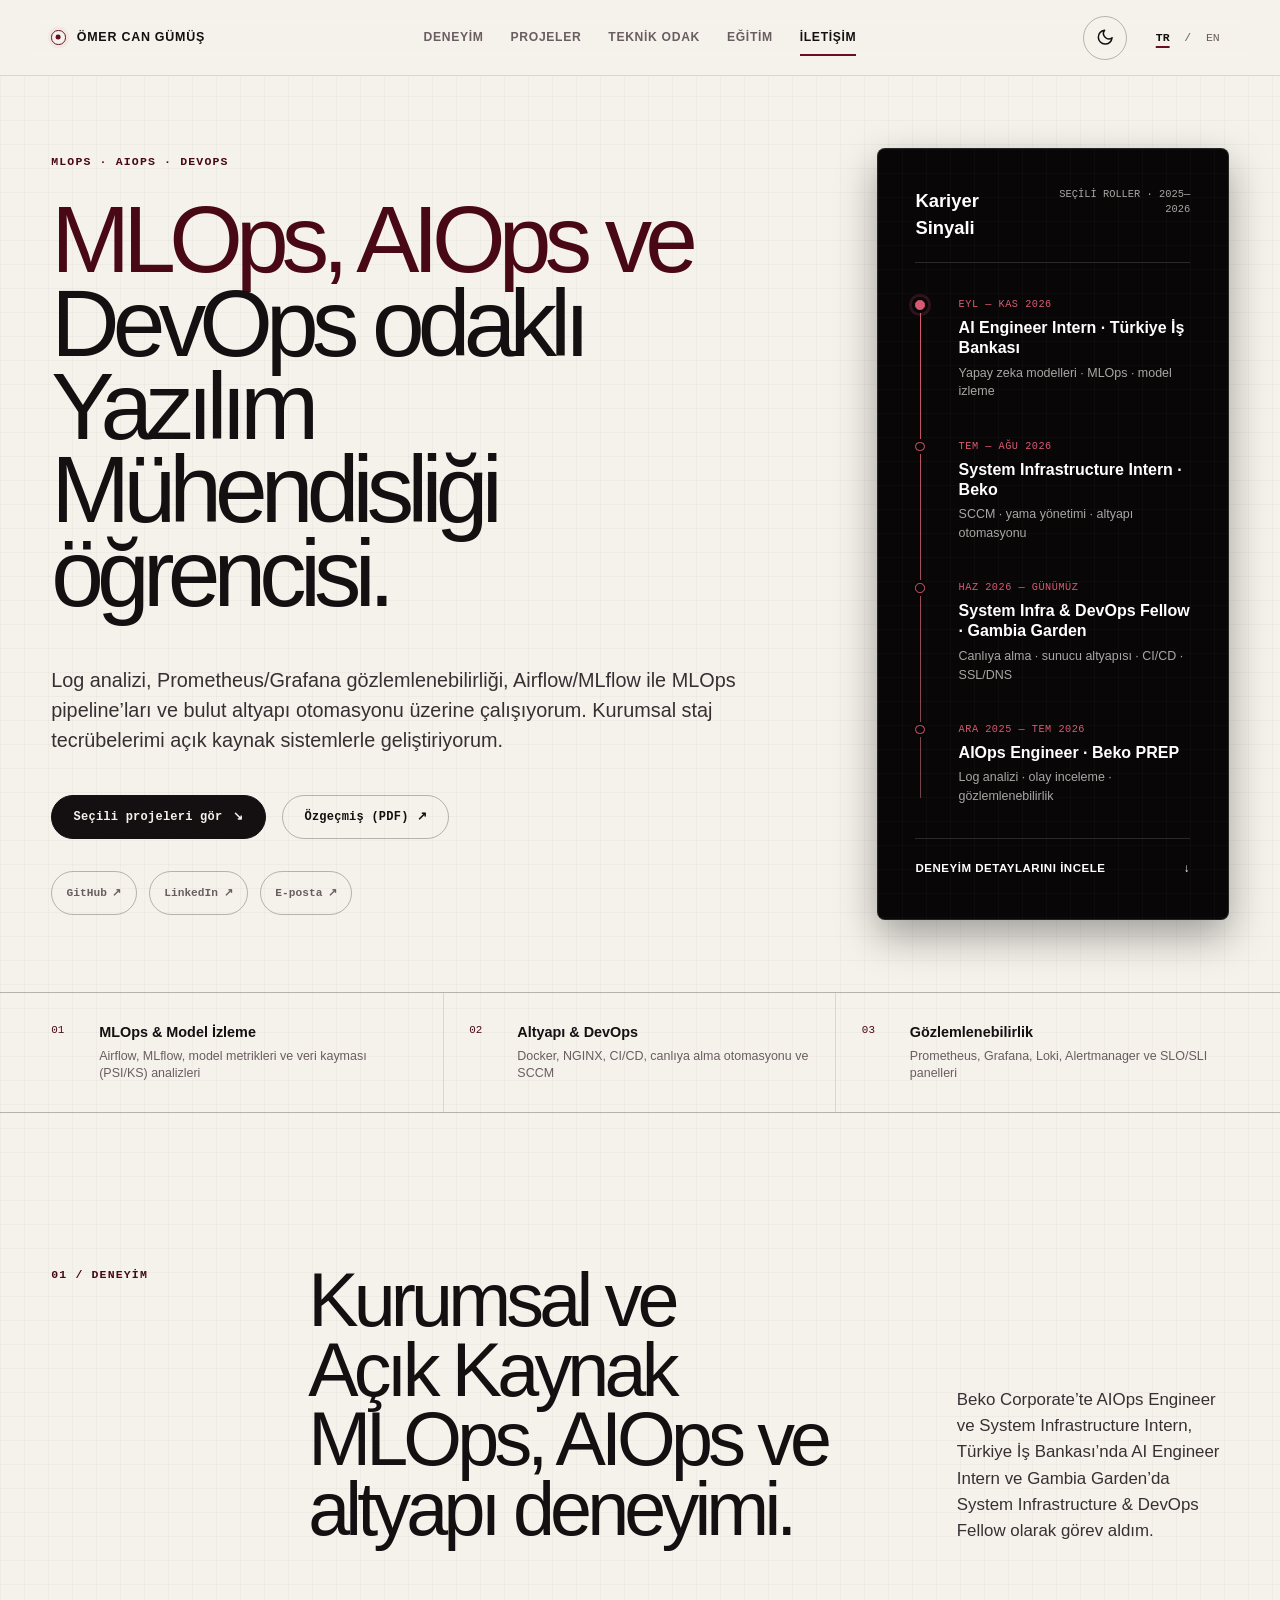
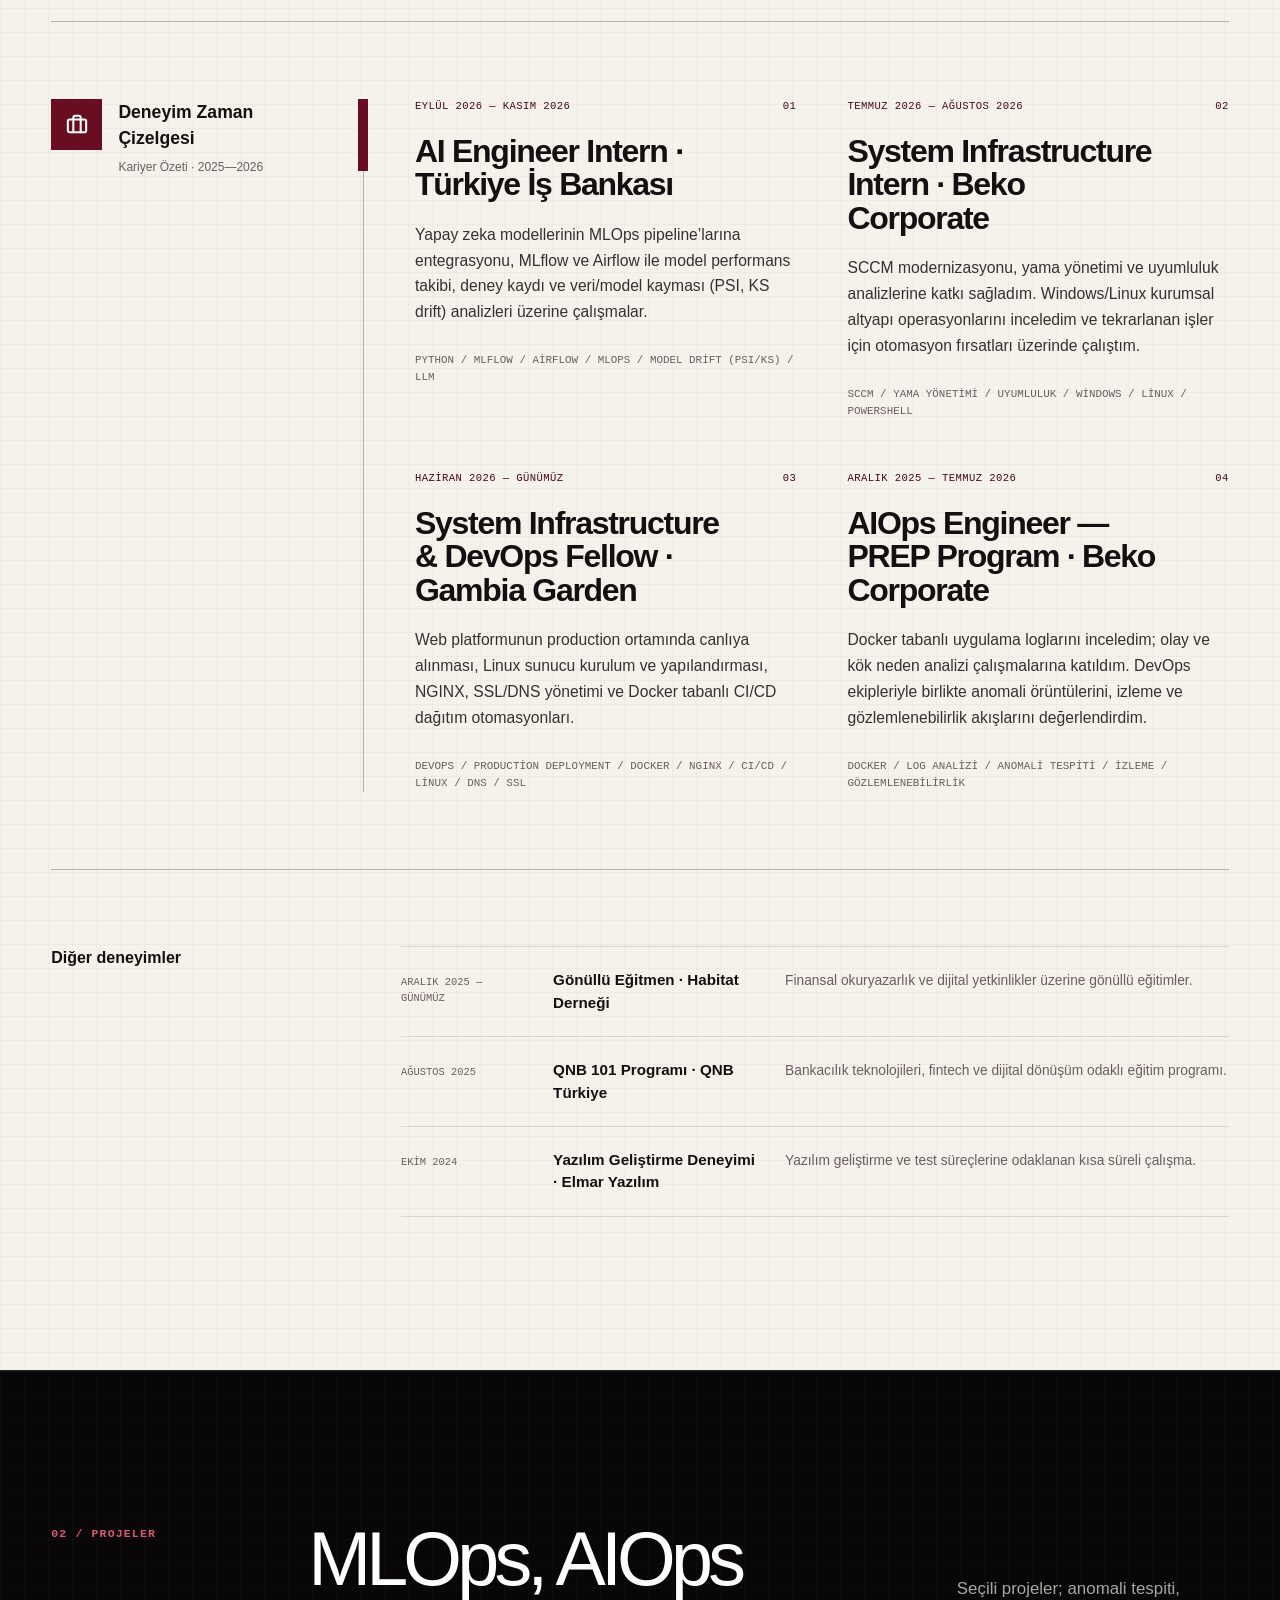
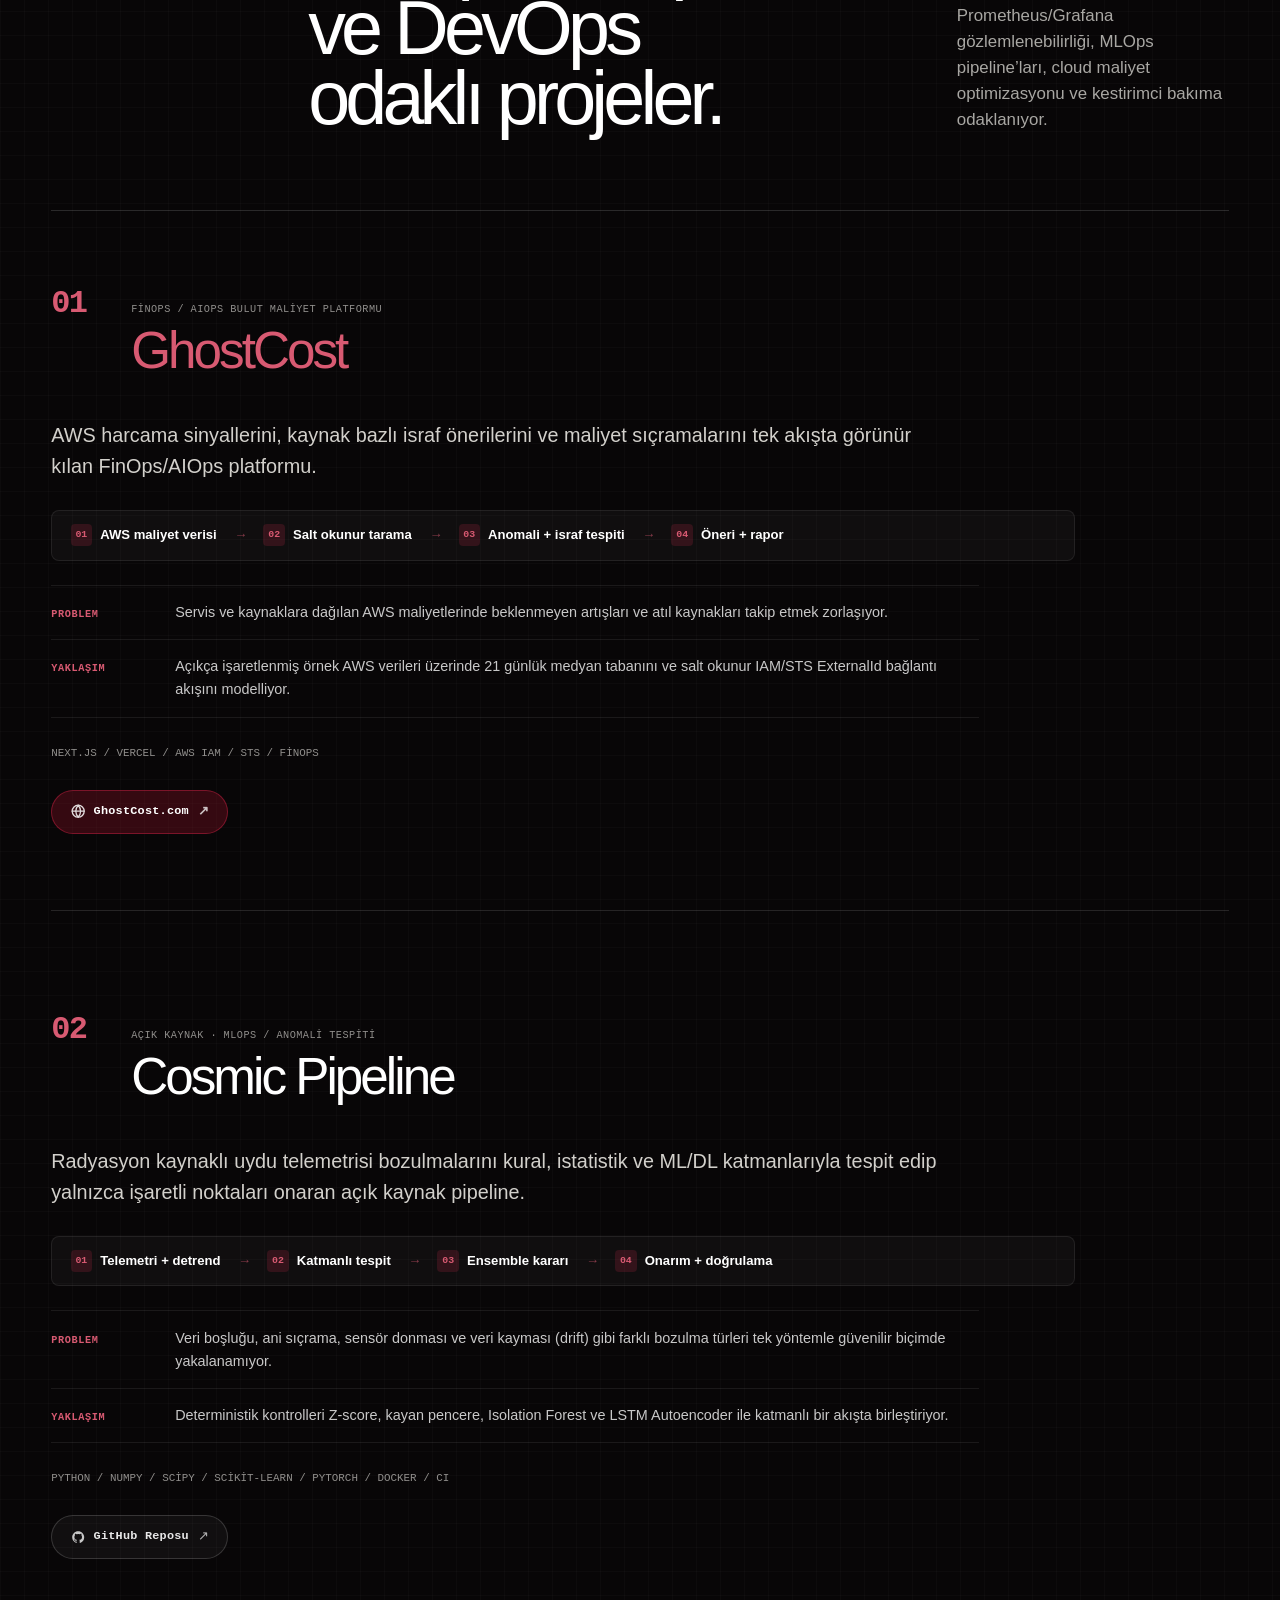
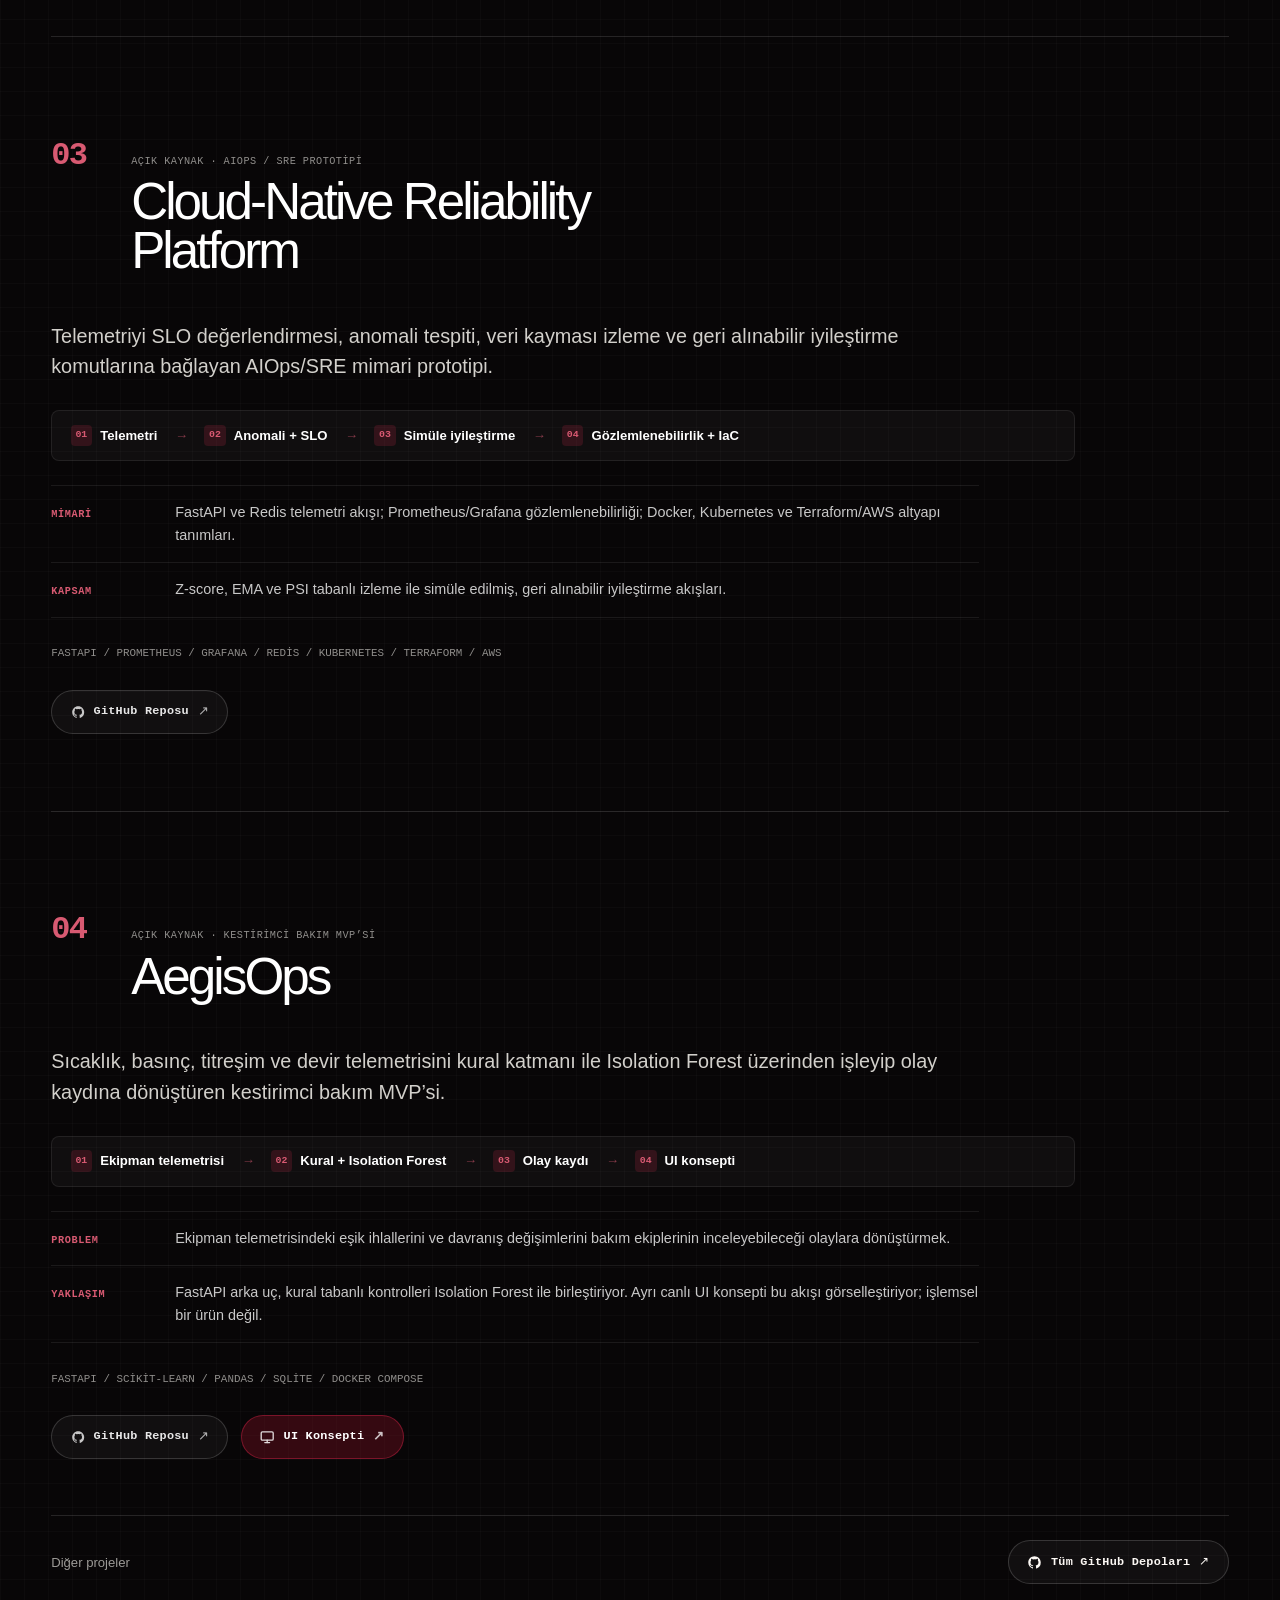
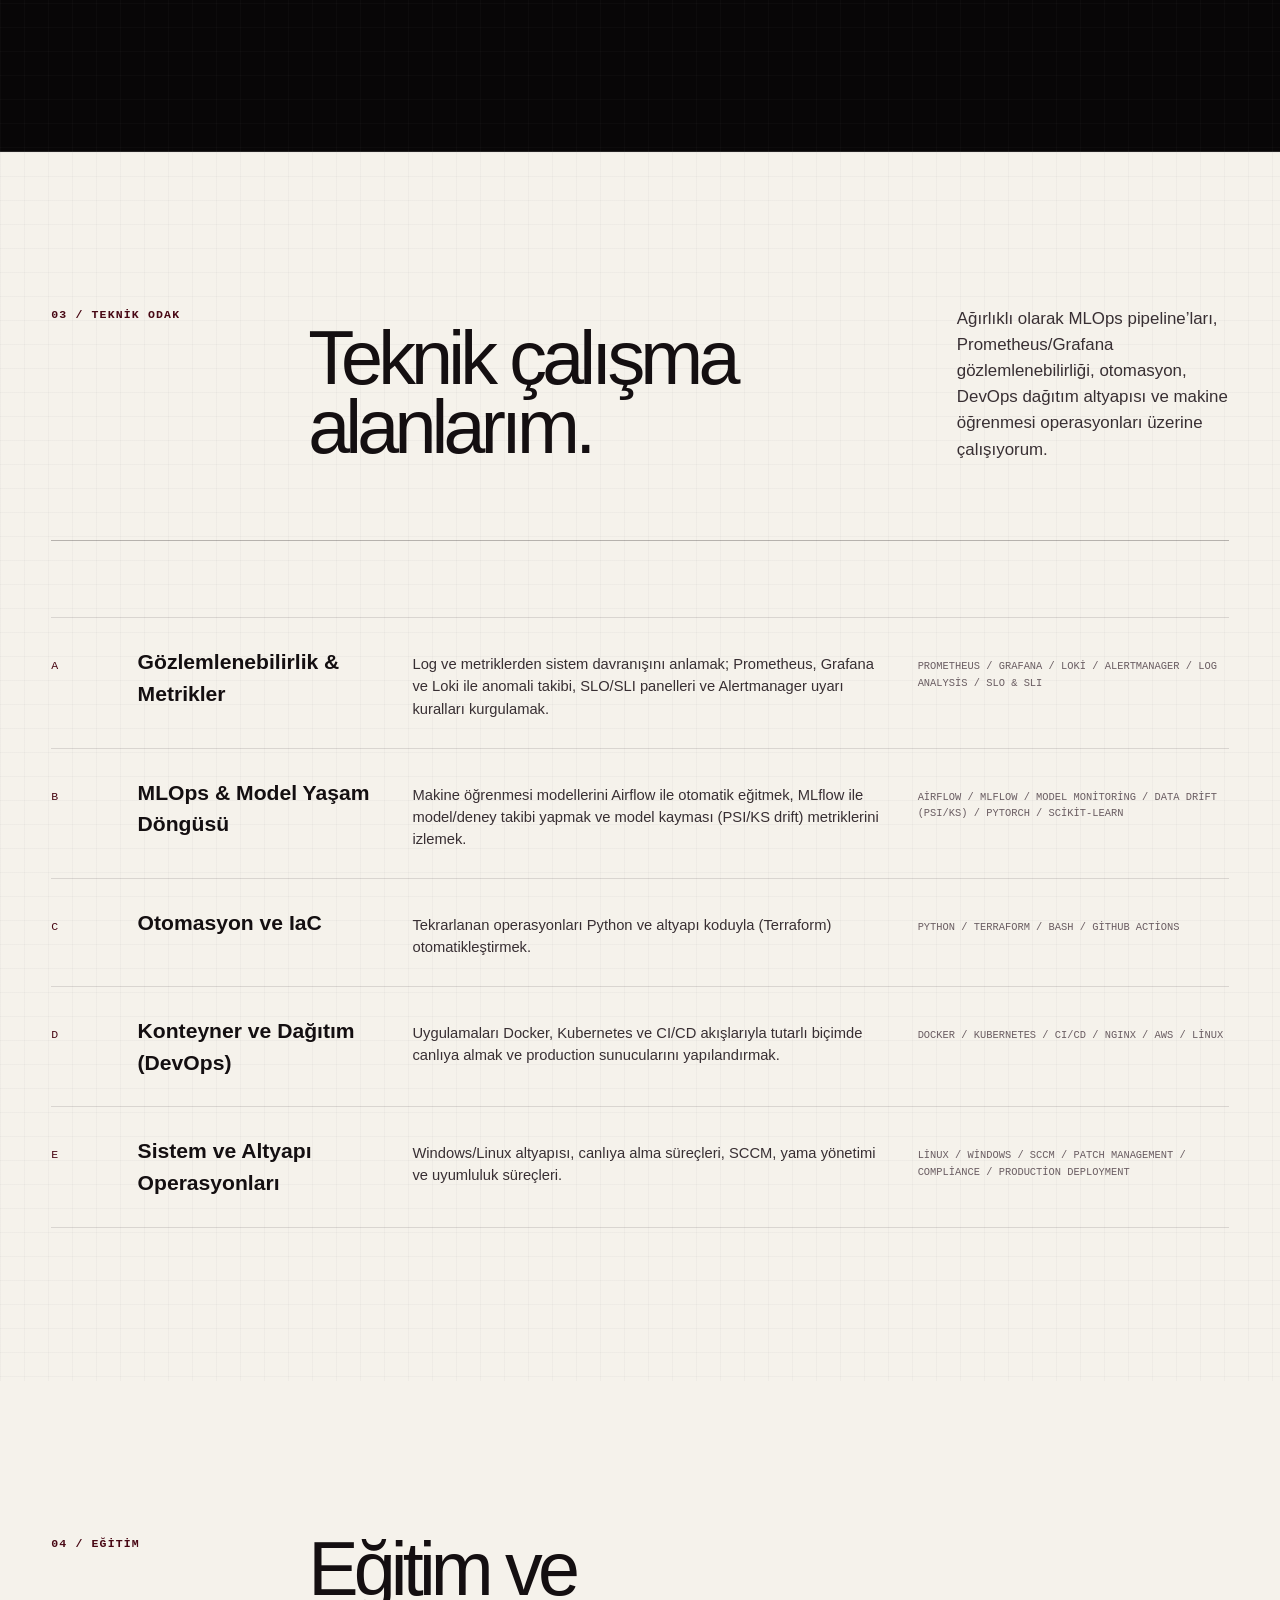
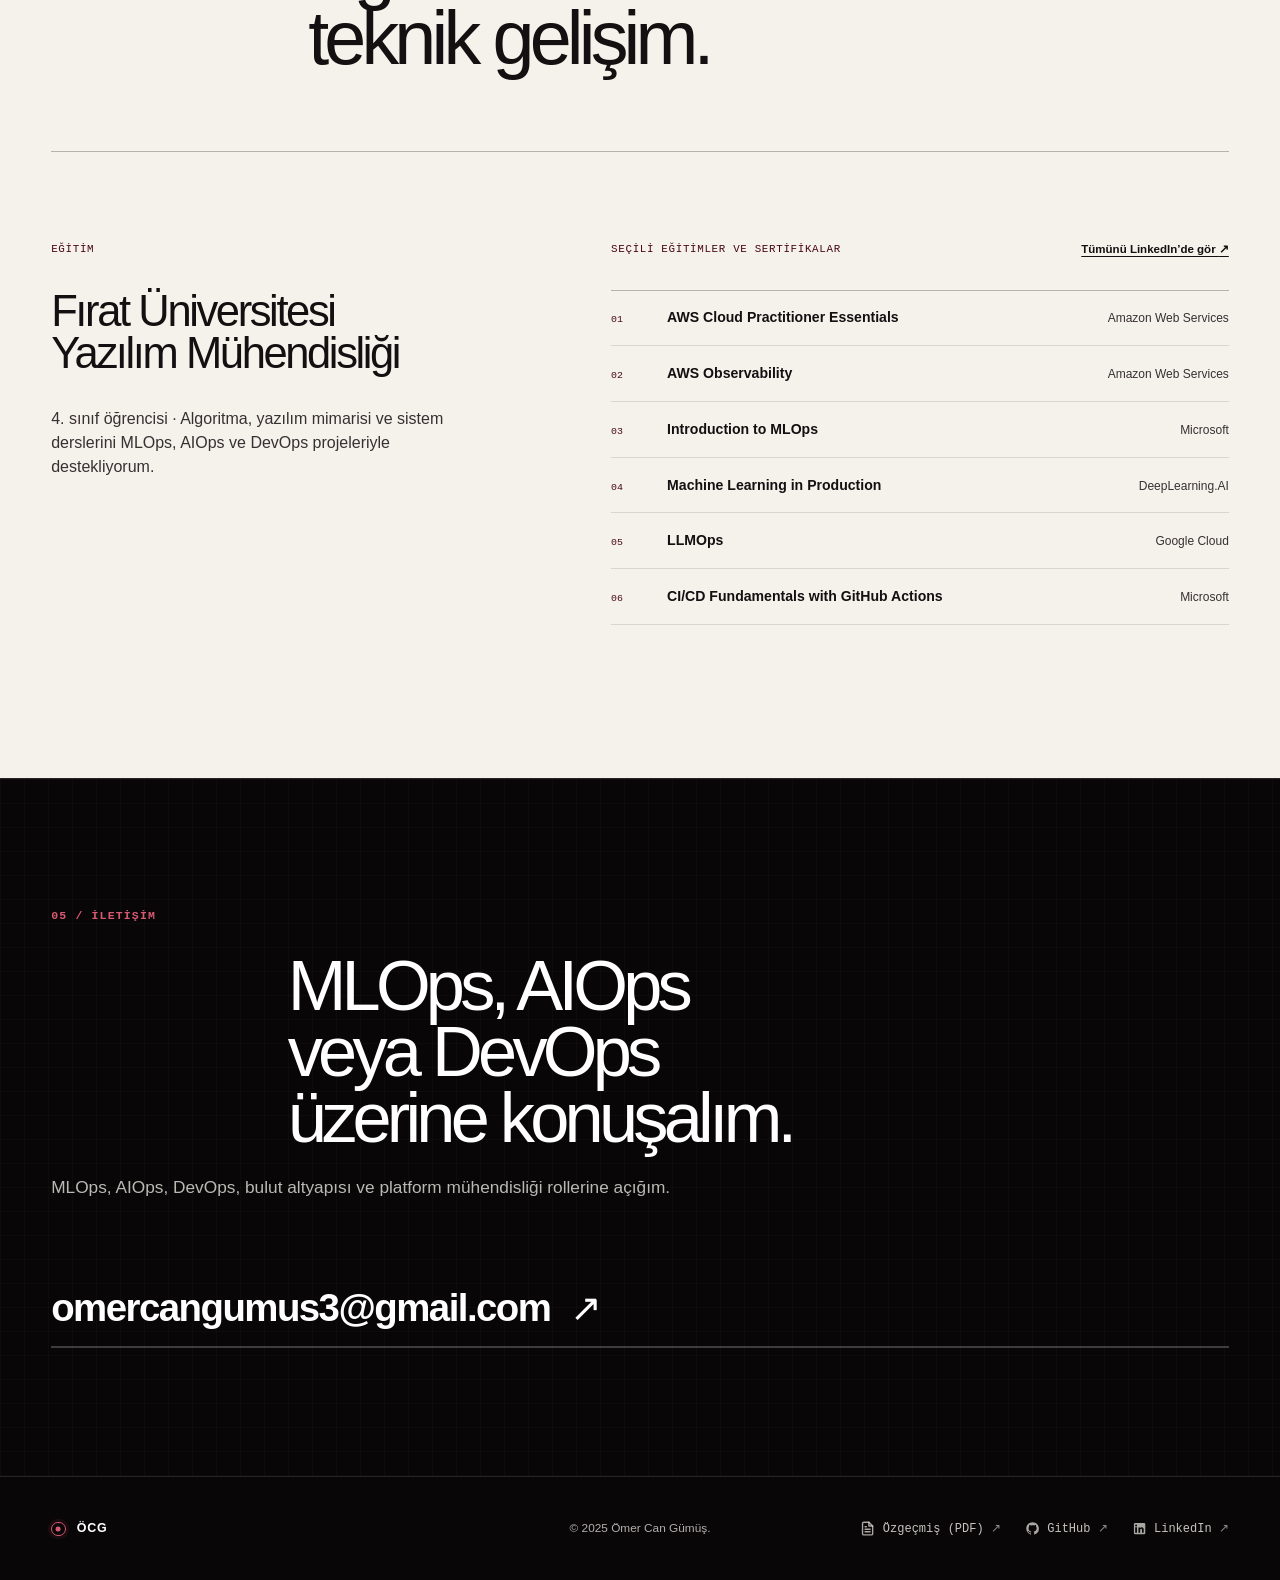
==== commit d335ccf4: "feat: refine signal cursor and wordmark" ====
--- a/index.html
+++ b/index.html
@@ -34,6 +34,7 @@
     <link rel="apple-touch-icon" href="assets/icons/apple-touch-icon.png">
     <link rel="manifest" href="site.webmanifest">
     <link rel="stylesheet" href="assets/css/styles.css">
+    <link rel="stylesheet" href="assets/css/cursor-signal.css">
 
     <script type="application/ld+json">
     {
@@ -70,6 +71,7 @@
     (function(){try{var t=localStorage.getItem("portfolio-theme");if(t==="dark"||t==="light"){document.documentElement.setAttribute("data-theme",t);}else if(window.matchMedia&&window.matchMedia("(prefers-color-scheme: dark)").matches){document.documentElement.setAttribute("data-theme","dark");}}catch(e){}})();
     </script>
     <script type="module" src="assets/js/app.js"></script>
+    <script type="module" src="assets/js/cursor-signal.js"></script>
 </head>
 <body>
     <a class="skip-link" href="#main" data-i18n="skipLink">Ana içeriğe geç</a>
--- a/assets/css/styles.css
+++ b/assets/css/styles.css
@@ -269,15 +269,95 @@
 }
 
 .wordmark-mark {
-    width: 0.74rem;
-    height: 0.74rem;
-    background: var(--signal);
-    transition: transform 220ms var(--ease-spring);
-}
-
-.wordmark:hover .wordmark-mark,
+    position: relative;
+    width: 0.9rem;
+    height: 0.9rem;
+    flex: 0 0 auto;
+    border: 1px solid currentColor;
+    border-radius: 50%;
+    color: var(--signal);
+    background: transparent;
+    box-shadow: 0 0 0 0.2rem rgba(216, 90, 114, 0.08);
+    transition: box-shadow 220ms var(--ease-out), color 180ms var(--ease-out), transform 220ms var(--ease-spring);
+}
+
+.wordmark-mark::before,
+.wordmark-mark::after {
+    position: absolute;
+    border-radius: 50%;
+    content: "";
+}
+
+.wordmark-mark::before {
+    top: 50%;
+    left: 50%;
+    width: 0.3rem;
+    height: 0.3rem;
+    background: currentColor;
+    transform: translate(-50%, -50%);
+    transition: box-shadow 180ms var(--ease-out), transform 220ms var(--ease-spring);
+}
+
+.wordmark-mark::after {
+    inset: -0.34rem;
+    border: 1px solid currentColor;
+    opacity: 0;
+    transform: scale(0.58);
+    transition: opacity 180ms var(--ease-out), transform 260ms var(--ease-spring);
+}
+
 .wordmark:focus-visible .wordmark-mark {
-    transform: rotate(45deg);
+    color: var(--signal-light);
+    box-shadow: 0 0 0 0.2rem rgba(216, 90, 114, 0.14), 0 0 1rem rgba(216, 90, 114, 0.16);
+    transform: scale(1.04);
+}
+
+.wordmark:focus-visible .wordmark-mark::before {
+    box-shadow: 0 0 0.55rem rgba(216, 90, 114, 0.52);
+    transform: translate(-50%, -50%) scale(1.2);
+}
+
+.wordmark:focus-visible .wordmark-mark::after {
+    opacity: 0.32;
+    transform: scale(1);
+}
+
+.site-footer .wordmark-mark {
+    color: var(--signal-light);
+}
+
+@media (hover: hover) and (pointer: fine) {
+    .wordmark:hover .wordmark-mark {
+        color: var(--signal-light);
+        box-shadow: 0 0 0 0.2rem rgba(216, 90, 114, 0.14), 0 0 1rem rgba(216, 90, 114, 0.16);
+        transform: scale(1.04);
+    }
+
+    .wordmark:hover .wordmark-mark::before {
+        box-shadow: 0 0 0.55rem rgba(216, 90, 114, 0.52);
+        transform: translate(-50%, -50%) scale(1.2);
+    }
+
+    .wordmark:hover .wordmark-mark::after {
+        opacity: 0.32;
+        transform: scale(1);
+    }
+}
+
+.wordmark:active .wordmark-mark {
+    transform: scale(0.9);
+}
+
+@media (max-width: 420px) {
+    .wordmark-mark {
+        width: 0.78rem;
+        height: 0.78rem;
+    }
+
+    .wordmark-mark::before {
+        width: 0.26rem;
+        height: 0.26rem;
+    }
 }
 
 .desktop-nav {
@@ -1788,7 +1868,12 @@
     }
 
     .header-inner {
-        grid-template-columns: 1fr auto;
+        grid-template-columns: minmax(0, 1fr) auto;
+    }
+
+    .wordmark {
+        min-width: 0;
+        max-width: 100%;
     }
 
     .desktop-nav {
@@ -1917,6 +2002,7 @@
     }
 
     .wordmark > span:last-child {
+        min-width: 0;
         max-width: 11rem;
         overflow: hidden;
         text-overflow: ellipsis;
@@ -2168,34 +2254,9 @@
 }
 
 @media (hover: hover) and (pointer: fine) {
-    body {
-        cursor: url("../icons/signal-cursor.svg") 14 14, crosshair;
-    }
-
-    :where(p, h1, h2, h3, h4, h5, h6, li, span, strong, small, time, dd, dt) {
-        cursor: text;
-    }
-
-    body :is(a, button, [role="button"], summary),
-    body :is(a, button, [role="button"], summary) * {
-        cursor: url("../icons/signal-cursor-active.svg") 5 3, pointer;
-    }
-
-    :where(input, textarea, [contenteditable="true"]) {
-        cursor: text;
-    }
-
     .practice-list article:hover {
         color: var(--signal-dark);
         transform: translateX(0.45rem);
-    }
-}
-
-@media (forced-colors: active) {
-    body,
-    body :is(a, button, [role="button"], summary),
-    body :is(a, button, [role="button"], summary) * {
-        cursor: auto;
     }
 }
 
--- a/assets/css/cursor-signal.css
+++ b/assets/css/cursor-signal.css
@@ -0,0 +1,127 @@
+@media (any-hover: hover) and (any-pointer: fine) {
+    body {
+        cursor: url("../icons/signal-cursor.svg") 14 14, default;
+    }
+
+    body :is(a, button, [role="button"], summary, label[for]),
+    body :is(a, button, [role="button"], summary, label[for]) * {
+        cursor: url("../icons/signal-cursor-active.svg") 14 14, pointer;
+    }
+
+    body :is(input:not([type]), input[type="text"], input[type="email"], input[type="search"], input[type="tel"], input[type="url"], input[type="password"], textarea, [contenteditable]:not([contenteditable="false"])) {
+        cursor: text;
+    }
+}
+
+.cursor-signal {
+    display: none;
+}
+
+@media (any-hover: hover) and (any-pointer: fine) and (prefers-reduced-motion: no-preference) {
+    .cursor-signal {
+        --cursor-signal-glow-scale: 1;
+        --cursor-signal-ring-scale: 1;
+        position: fixed;
+        z-index: 2000;
+        inset: 0;
+        display: block;
+        overflow: hidden;
+        pointer-events: none;
+        contain: strict;
+        isolation: isolate;
+    }
+
+    html.cursor-signal-visible .cursor-signal__anchor {
+        opacity: 1;
+    }
+
+    .cursor-signal__anchor {
+        position: absolute;
+        top: 0;
+        left: 0;
+        width: 0;
+        height: 0;
+        opacity: 0;
+        transform: translate3d(-120px, -120px, 0);
+        transition: opacity 140ms ease;
+        will-change: transform;
+    }
+
+    .cursor-signal__glow,
+    .cursor-signal__ring,
+    .cursor-signal__trail-node {
+        position: absolute;
+        top: 0;
+        left: 0;
+        pointer-events: none;
+        will-change: transform, opacity;
+    }
+
+    .cursor-signal__glow {
+        width: 6.5rem;
+        height: 6.5rem;
+        border-radius: 50%;
+        background: radial-gradient(circle, rgba(216, 90, 114, 0.13) 0, rgba(216, 90, 114, 0.055) 34%, transparent 70%);
+        opacity: 0.72;
+        transform: translate(-50%, -50%) scale(var(--cursor-signal-glow-scale));
+        transition: opacity 180ms ease, transform 180ms ease;
+    }
+
+    .cursor-signal__ring {
+        width: 1.5rem;
+        height: 1.5rem;
+        border: 1px solid rgba(216, 90, 114, 0.5);
+        border-radius: 50%;
+        box-shadow: 0 0 0 1px rgba(8, 6, 7, 0.2), 0 0 1rem rgba(216, 90, 114, 0.08);
+        transform: translate(-50%, -50%) scale(var(--cursor-signal-ring-scale));
+        transition: background-color 160ms ease, border-color 160ms ease, box-shadow 160ms ease, transform 160ms ease;
+    }
+
+    html.cursor-signal-interactive .cursor-signal {
+        --cursor-signal-glow-scale: 1.14;
+        --cursor-signal-ring-scale: 1.45;
+    }
+
+    html.cursor-signal-interactive .cursor-signal__ring {
+        border-color: rgba(216, 90, 114, 0.86);
+        background: rgba(216, 90, 114, 0.06);
+        box-shadow: 0 0 0 1px rgba(8, 6, 7, 0.24), 0 0 1.3rem rgba(216, 90, 114, 0.18);
+    }
+
+    html.cursor-signal-pressed .cursor-signal {
+        --cursor-signal-glow-scale: 0.72;
+        --cursor-signal-ring-scale: 0.7;
+    }
+
+    .cursor-signal__trail-node {
+        width: 0.28rem;
+        height: 0.28rem;
+        border-radius: 50%;
+        background: #d85a72;
+        box-shadow: 0 0 0.65rem rgba(216, 90, 114, 0.42);
+        opacity: 0;
+        transition: opacity 170ms ease;
+    }
+
+    html.cursor-signal-visible.cursor-signal-moving .cursor-signal__trail-node {
+        opacity: var(--cursor-signal-trail-opacity);
+    }
+}
+
+@media (forced-colors: active) {
+    body,
+    body :is(a, button, [role="button"], summary, label[for]),
+    body :is(a, button, [role="button"], summary, label[for]) * {
+        cursor: auto !important;
+    }
+
+    .cursor-signal {
+        display: none !important;
+    }
+}
+
+@media print {
+    .cursor-signal {
+        display: none !important;
+    }
+}
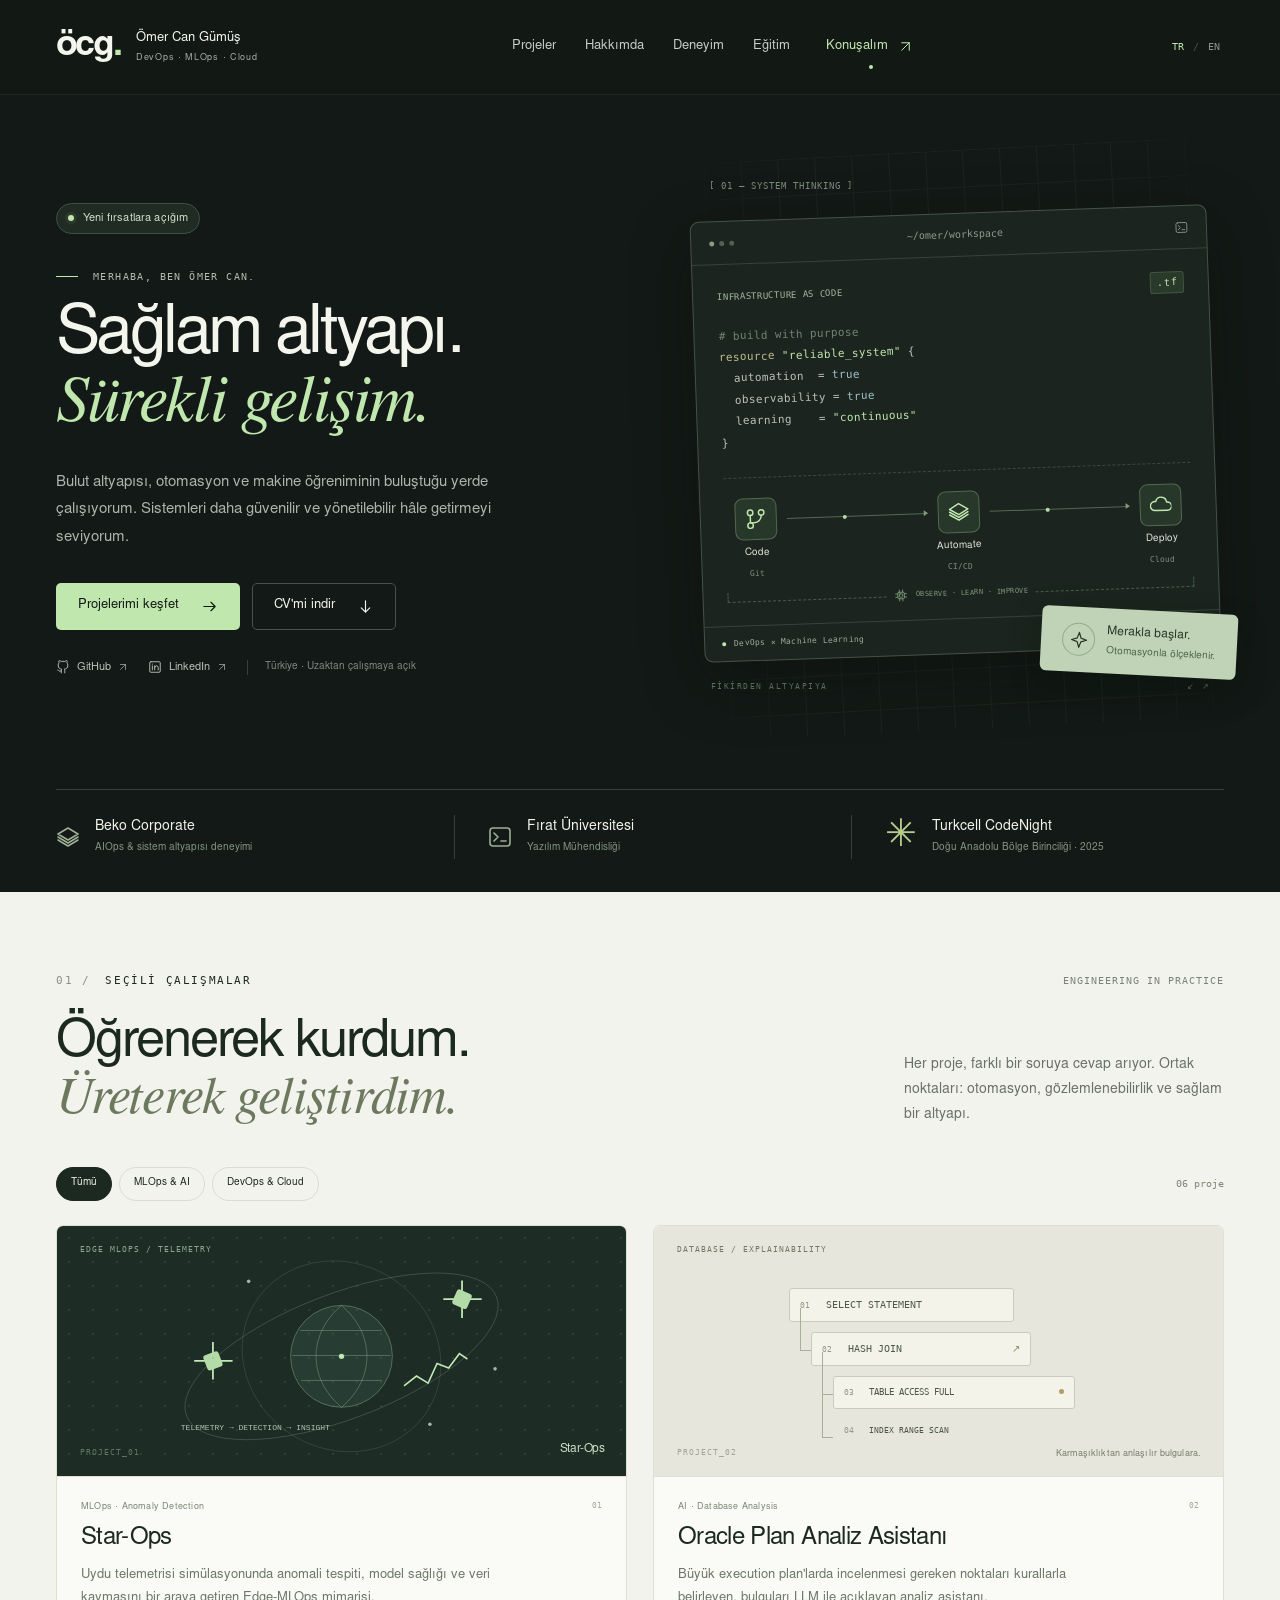
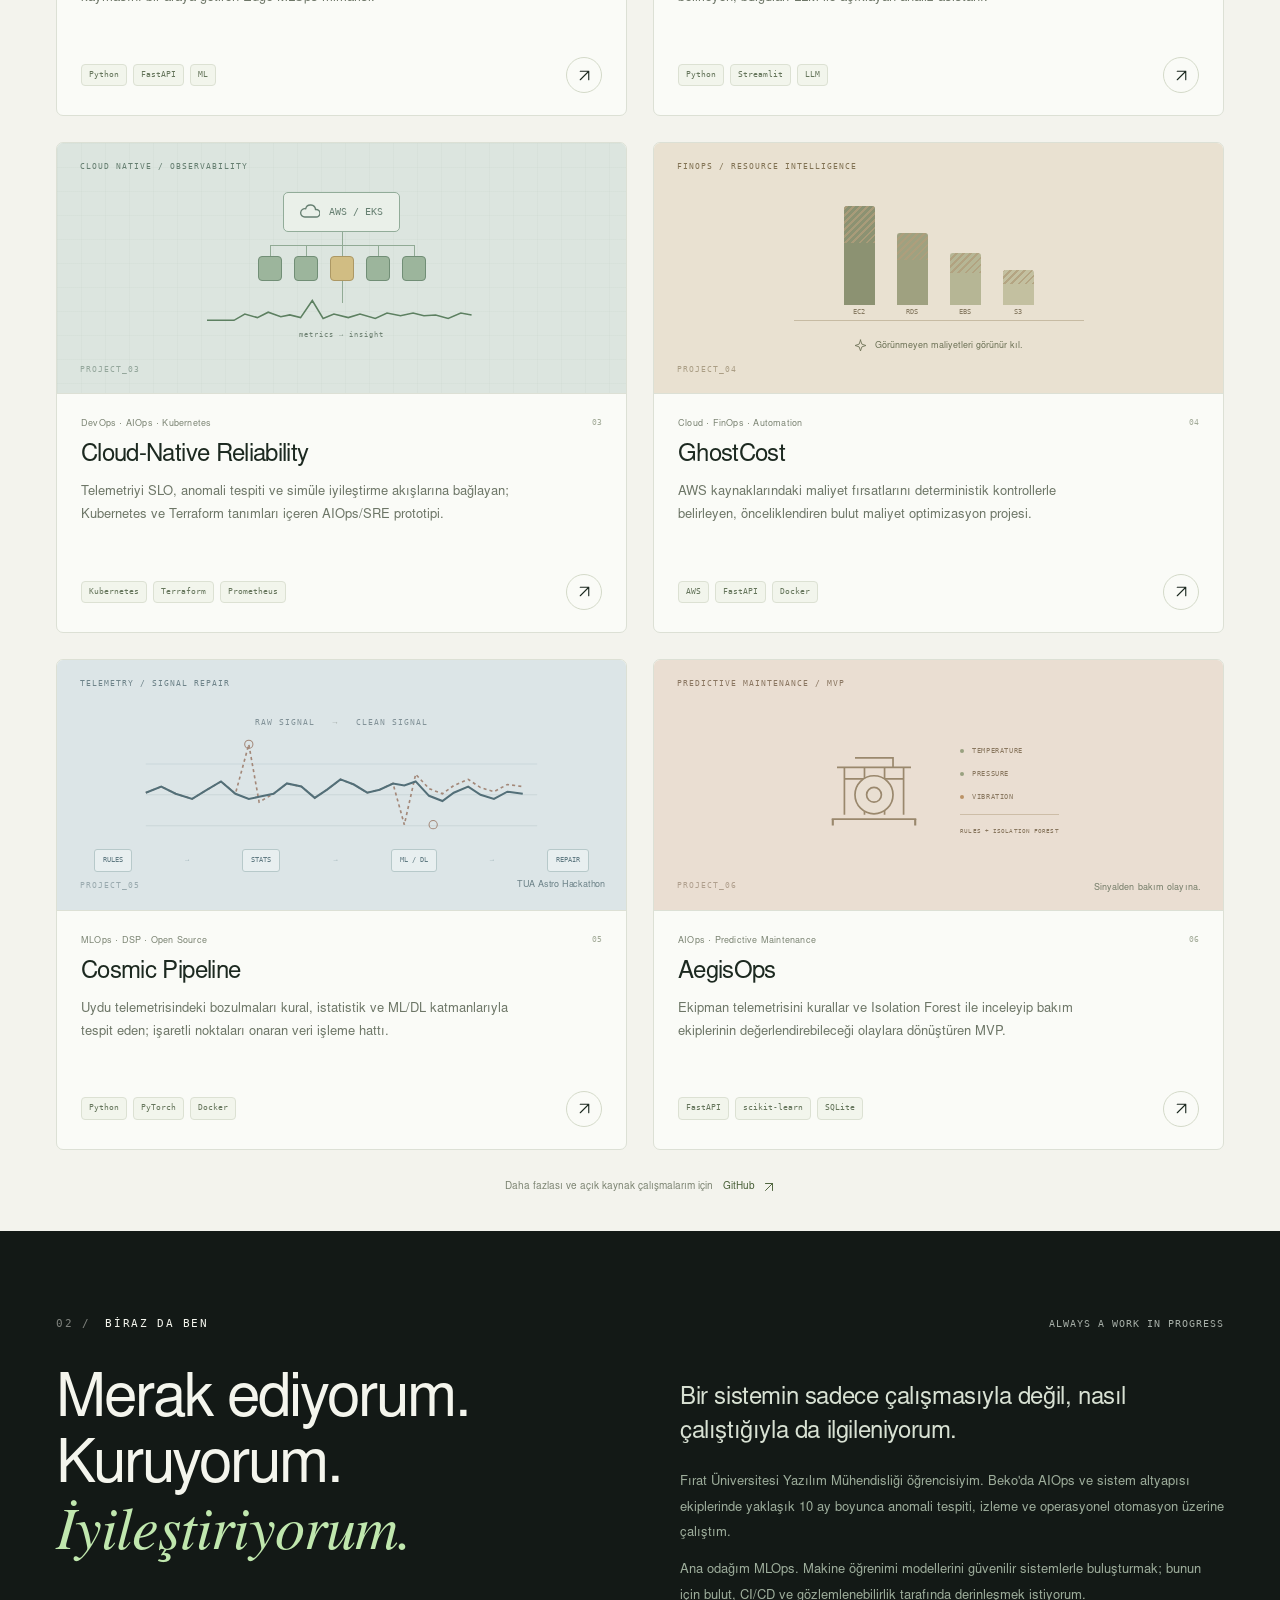
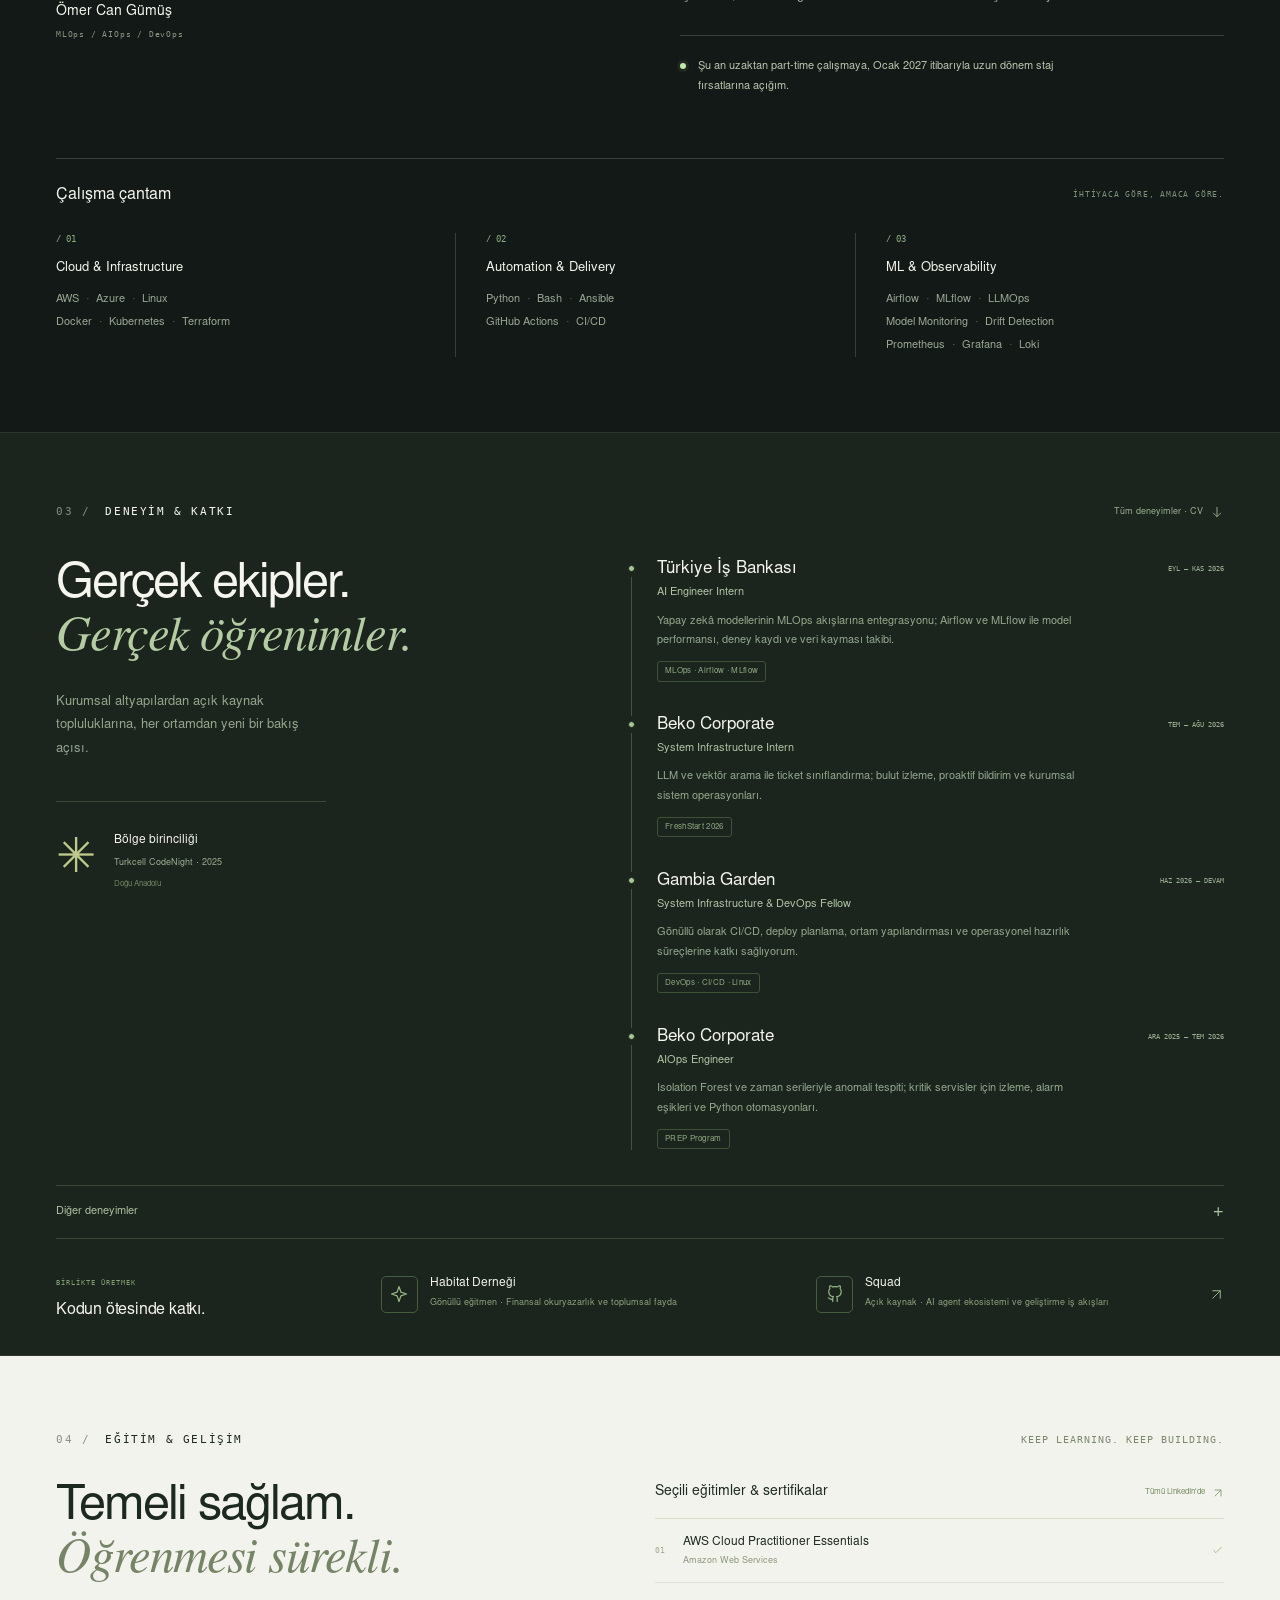
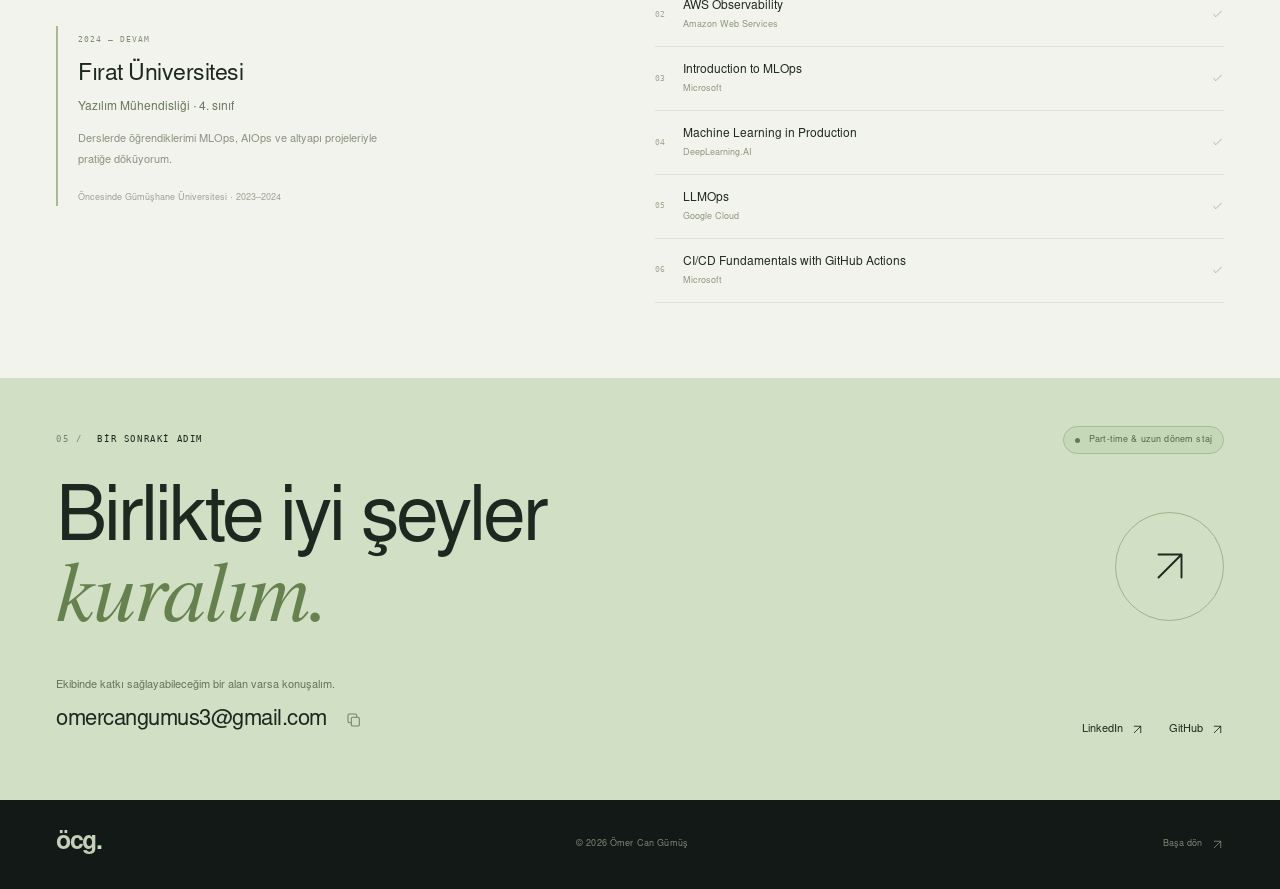
==== commit f0856718: "feat: refresh bilingual portfolio and expand project showcase" ====
--- a/index.html
+++ b/index.html
@@ -1,552 +1,204 @@
-<!DOCTYPE html>
+<!doctype html>
 <html lang="tr">
 <head>
-    <meta charset="utf-8">
-    <meta name="viewport" content="width=device-width, initial-scale=1">
-    <title>Ömer Can Gümüş | MLOps, AIOps &amp; DevOps</title>
-    <meta name="description" content="Türkiye İş Bankası, Beko Corporate ve Gambia Garden deneyimine sahip Yazılım Mühendisliği öğrencisi Ömer Can Gümüş’ün MLOps (Airflow/MLflow), AIOps, DevOps, gözlemlenebilirlik (Prometheus/Grafana) ve altyapı otomasyonu odaklı portfolyosu.">
-    <meta name="author" content="Ömer Can Gümüş">
-    <meta name="robots" content="index, follow, max-image-preview:large">
-    <meta name="theme-color" content="#f5f2eb">
-    <link rel="canonical" href="https://omercangumus.com/">
-    <link rel="alternate" hreflang="tr" href="https://omercangumus.com/">
-    <link rel="alternate" hreflang="en" href="https://omercangumus.com/?lang=en">
-    <link rel="alternate" hreflang="x-default" href="https://omercangumus.com/">
-
-    <meta property="og:type" content="profile">
-    <meta property="og:url" content="https://omercangumus.com/">
-    <meta property="og:title" content="Ömer Can Gümüş | MLOps, AIOps &amp; DevOps">
-    <meta property="og:description" content="Türkiye İş Bankası &amp; Beko Corporate deneyimi; MLOps, AIOps, DevOps, gözlemlenebilirlik ve altyapı otomasyonu odaklı seçili projeler.">
-    <meta property="og:image" content="https://omercangumus.com/assets/images/og-card.png">
-    <meta property="og:image:width" content="1200">
-    <meta property="og:image:height" content="630">
-    <meta property="og:image:alt" content="Ömer Can Gümüş — MLOps, AIOps ve DevOps">
-    <meta property="og:locale" content="tr_TR">
-    <meta property="profile:first_name" content="Ömer Can">
-    <meta property="profile:last_name" content="Gümüş">
-
-    <meta name="twitter:card" content="summary_large_image">
-    <meta name="twitter:title" content="Ömer Can Gümüş | MLOps, AIOps &amp; DevOps">
-    <meta name="twitter:description" content="MLOps, AIOps, DevOps ve altyapı otomasyonu odaklı seçili projeler.">
-    <meta name="twitter:image" content="https://omercangumus.com/assets/images/og-card.png">
-
-    <link rel="icon" href="assets/icons/favicon.svg" type="image/svg+xml">
-    <link rel="apple-touch-icon" href="assets/icons/apple-touch-icon.png">
-    <link rel="manifest" href="site.webmanifest">
-    <link rel="stylesheet" href="assets/css/styles.css">
-    <link rel="stylesheet" href="assets/css/cursor-signal.css">
-
-    <script type="application/ld+json">
-    {
-      "@context": "https://schema.org",
-      "@type": "Person",
-      "name": "Ömer Can Gümüş",
-      "url": "https://omercangumus.com/",
-      "email": "mailto:omercangumus3@gmail.com",
-      "jobTitle": "Software Engineering Student focused on MLOps, AIOps and DevOps",
-      "affiliation": {
-        "@type": "CollegeOrUniversity",
-        "name": "Fırat Üniversitesi"
-      },
-      "sameAs": [
-        "https://github.com/omercangumus",
-        "https://www.linkedin.com/in/omercangumus/"
-      ],
-      "knowsAbout": [
-        "AIOps",
-        "MLOps",
-        "Airflow",
-        "MLflow",
-        "Prometheus",
-        "Grafana",
-        "Cloud Infrastructure",
-        "DevOps",
-        "Platform Engineering",
-        "Observability",
-        "Infrastructure Automation"
-      ]
-    }
-    </script>
-    <script>
-    (function(){try{var t=localStorage.getItem("portfolio-theme");if(t==="dark"||t==="light"){document.documentElement.setAttribute("data-theme",t);}else if(window.matchMedia&&window.matchMedia("(prefers-color-scheme: dark)").matches){document.documentElement.setAttribute("data-theme","dark");}}catch(e){}})();
-    </script>
-    <script type="module" src="assets/js/app.js"></script>
-    <script type="module" src="assets/js/cursor-signal.js"></script>
+  <meta charset="utf-8">
+  <meta name="viewport" content="width=device-width, initial-scale=1">
+  <meta name="theme-color" content="#131916">
+  <meta name="description" content="Ömer Can Gümüş — DevOps, MLOps ve bulut altyapısı. Beko deneyimi, seçili projeler ve açık kaynak katkıları.">
+  <meta property="og:type" content="website">
+  <meta property="og:locale" content="tr_TR">
+  <meta property="og:title" content="Ömer Can Gümüş — DevOps & MLOps">
+  <meta property="og:description" content="Sağlam altyapı. Sürekli gelişim. DevOps, MLOps ve bulut altyapısı üzerine çalışmalarım.">
+  <meta property="og:url" content="https://omercangumus.com/">
+  <meta property="og:image" content="https://omercangumus.com/assets/social.png">
+  <meta name="twitter:card" content="summary_large_image">
+  <link rel="canonical" href="https://omercangumus.com/">
+  <link rel="alternate" hreflang="tr" href="https://omercangumus.com/">
+  <link rel="alternate" hreflang="en" href="https://omercangumus.com/?lang=en">
+  <link rel="alternate" hreflang="x-default" href="https://omercangumus.com/">
+  <link rel="icon" type="image/svg+xml" href="/assets/favicon.svg">
+  <link rel="preload" href="/assets/sans-regular.woff" as="font" type="font/woff" crossorigin>
+  <link rel="preload" href="/assets/sans-bold.woff" as="font" type="font/woff" crossorigin>
+  <link rel="stylesheet" href="/styles.css">
+  <title>Ömer Can Gümüş — DevOps & MLOps</title>
+  <script type="application/ld+json">{"@context":"https://schema.org","@type":"Person","name":"Ömer Can Gümüş","url":"https://omercangumus.com/","email":"mailto:omercangumus3@gmail.com","sameAs":["https://github.com/omercangumus","https://www.linkedin.com/in/omercangumus/"],"knowsAbout":["MLOps","AIOps","DevOps","Cloud Infrastructure","Kubernetes","Terraform"]}</script>
 </head>
 <body>
-    <a class="skip-link" href="#main" data-i18n="skipLink">Ana içeriğe geç</a>
-
-    <header class="site-header" data-header>
-        <div class="header-inner">
-            <a class="wordmark" href="#top" aria-label="ÖCG · Ömer Can Gümüş, ana sayfa" data-i18n-aria="homeLabel">
-                <span class="wordmark-mark" aria-hidden="true"></span>
-                <span>Ömer Can Gümüş</span>
-            </a>
-
-            <nav class="desktop-nav" aria-label="Ana menü" data-i18n-aria="navLabel">
-                <a href="#experience" data-nav-link data-i18n="navExperience">Deneyim</a>
-                <a href="#work" data-nav-link data-i18n="navWork">Projeler</a>
-                <a href="#practice" data-nav-link data-i18n="navPractice">Teknik odak</a>
-                <a href="#background" data-nav-link data-i18n="navBackground">Eğitim</a>
-                <a href="#contact" data-nav-link data-i18n="navContact">İletişim</a>
-            </nav>
-
-            <div class="header-actions">
-                <button class="theme-toggle" type="button" data-theme-toggle aria-label="Tema seçimi" data-i18n-aria="themeLabel">
-                    <span class="theme-icon" aria-hidden="true"></span>
-                </button>
-                <div class="language-switch" role="group" aria-label="Dil seçimi" data-i18n-aria="languageLabel">
-                    <button type="button" data-language="tr" aria-pressed="true">TR</button>
-                    <span aria-hidden="true">/</span>
-                    <button type="button" data-language="en" aria-pressed="false">EN</button>
-                </div>
-                <button class="menu-toggle" type="button" aria-expanded="false" aria-controls="mobile-menu" data-menu-toggle>
-                    <span class="sr-only" data-i18n="openMenu">Menüyü aç</span>
-                    <span aria-hidden="true"></span>
-                    <span aria-hidden="true"></span>
-                </button>
+  <a class="skip-link" href="#main" data-i18n="skip">İçeriğe geç</a>
+  <svg xmlns="http://www.w3.org/2000/svg" class="icon-library" aria-hidden="true" focusable="false">
+    <symbol id="i-arrow-up" viewBox="0 0 24 24"><path d="M6 18 18 6M6 6h12v12"/></symbol>
+    <symbol id="i-arrow-right" viewBox="0 0 24 24"><path d="M4 12h16m-6-6 6 6-6 6"/></symbol>
+    <symbol id="i-arrow-down" viewBox="0 0 24 24"><path d="M12 4v16m-6-6 6 6 6-6"/></symbol>
+    <symbol id="i-github" viewBox="0 0 24 24"><path d="M9 19c-4.3 1.3-4.3-2-6-2m12 5v-3.8a3.3 3.3 0 0 0-.9-2.6c3-.3 6.2-1.5 6.2-6.9a5.4 5.4 0 0 0-1.5-3.8 5 5 0 0 0-.1-3.8S17.6.7 15 2.6a13 13 0 0 0-6 0C6.4.7 5.3 1.1 5.3 1.1a5 5 0 0 0-.1 3.8 5.4 5.4 0 0 0-1.5 3.8c0 5.4 3.2 6.6 6.2 6.9A3.3 3.3 0 0 0 9 18.2V22"/></symbol>
+    <symbol id="i-linkedin" viewBox="0 0 24 24"><rect x="3" y="3" width="18" height="18" rx="2"/><path d="M7.5 10v7M7.5 7v.2M11.5 17v-7m0 3a3 3 0 0 1 6 0v4"/></symbol>
+    <symbol id="i-mail" viewBox="0 0 24 24"><rect x="3" y="5" width="18" height="14" rx="2"/><path d="m3 6 9 7 9-7"/></symbol>
+    <symbol id="i-copy" viewBox="0 0 24 24"><rect x="8" y="8" width="12" height="13" rx="2"/><path d="M16 8V5a2 2 0 0 0-2-2H5a2 2 0 0 0-2 2v9a2 2 0 0 0 2 2h3"/></symbol>
+    <symbol id="i-check" viewBox="0 0 24 24"><path d="m5 12 4 4L19 6"/></symbol>
+    <symbol id="i-close" viewBox="0 0 24 24"><path d="m6 6 12 12M6 18 18 6"/></symbol>
+    <symbol id="i-menu" viewBox="0 0 24 24"><path d="M4 8h16M4 16h16"/></symbol>
+    <symbol id="i-terminal" viewBox="0 0 24 24"><rect x="2" y="3" width="20" height="18" rx="3"/><path d="m6 8 4 4-4 4m7 0h5"/></symbol>
+    <symbol id="i-cloud" viewBox="0 0 24 24"><path d="M6 18a5 5 0 1 1 .8-9.9 6 6 0 0 1 11.8 1A4.5 4.5 0 1 1 19 18H6Z"/></symbol>
+    <symbol id="i-layers" viewBox="0 0 24 24"><path d="m12 3 10 6-10 6L2 9l10-6Zm-10 12 10 6 10-6M2 12l10 6 10-6"/></symbol>
+    <symbol id="i-cpu" viewBox="0 0 24 24"><rect x="6" y="6" width="12" height="12" rx="2"/><rect x="9" y="9" width="6" height="6" rx="1"/><path d="M9 2v4m6-4v4m3 3h4m-4 6h4M9 18v4m6-4v4M2 9h4m-4 6h4"/></symbol>
+    <symbol id="i-branch" viewBox="0 0 24 24"><circle cx="6" cy="5" r="3"/><circle cx="6" cy="19" r="3"/><circle cx="18" cy="5" r="3"/><path d="M6 8v8m12-8a8 8 0 0 1-8 8H6"/></symbol>
+    <symbol id="i-spark" viewBox="0 0 24 24"><path d="m12 2 2.5 7.5L22 12l-7.5 2.5L12 22l-2.5-7.5L2 12l7.5-2.5L12 2Z"/></symbol>
+  </svg>
+
+  <header class="header" id="top">
+    <div class="header-inner container">
+      <a href="#" class="brand" aria-label="Ömer Can Gümüş, ana sayfa" data-i18n-aria="homeLabel">
+        <span class="brand-mark">ö<span>cg</span><b>.</b></span>
+        <span class="brand-name">Ömer Can Gümüş<span>DevOps · MLOps · Cloud</span></span>
+      </a>
+      <nav class="nav" id="navigation" aria-label="Ana menü" data-i18n-aria="navLabel">
+        <a href="#projects" data-i18n="navProjects">Projeler</a>
+        <a href="#about" data-i18n="navAbout">Hakkımda</a>
+        <a href="#experience" data-i18n="navExperience">Deneyim</a>
+        <a href="#education" data-i18n="navEducation">Eğitim</a>
+        <a class="nav-contact" href="#contact"><span data-i18n="navContact">Konuşalım</span><svg class="icon"><use href="#i-arrow-up"/></svg></a>
+      </nav>
+      <div class="header-actions">
+        <div class="language-switch js-control" role="group" aria-label="Dil / Language">
+          <button type="button" data-lang="tr" aria-pressed="true" aria-label="Türkçe">TR</button><span>/</span><button type="button" data-lang="en" aria-pressed="false" aria-label="English">EN</button>
+        </div>
+        <button class="menu-toggle js-control" type="button" aria-controls="navigation" aria-expanded="false" aria-label="Menüyü aç" data-i18n-aria="menuOpen"><svg class="icon"><use href="#i-menu"/></svg></button>
+      </div>
+    </div>
+  </header>
+
+  <main id="main">
+    <section class="hero container" aria-labelledby="hero-title">
+      <div class="hero-copy">
+        <div class="availability"><span class="status-dot"></span><span data-i18n="availability">Yeni fırsatlara açığım</span></div>
+        <p class="eyebrow hero-eyebrow"><span class="tiny-line"></span><span data-i18n="intro">MERHABA, BEN ÖMER CAN.</span></p>
+        <h1 id="hero-title"><span data-i18n="heroLine1">Sağlam altyapı.</span><br><em data-i18n="heroLine2">Sürekli gelişim.</em></h1>
+        <p class="hero-description" data-i18n="heroDescription">Bulut altyapısı, otomasyon ve makine öğreniminin buluştuğu yerde çalışıyorum. Sistemleri daha güvenilir ve yönetilebilir hâle getirmeyi seviyorum.</p>
+        <div class="hero-buttons">
+          <a class="button button-mint" href="#projects"><span data-i18n="viewProjects">Projelerimi keşfet</span><svg class="icon"><use href="#i-arrow-right"/></svg></a>
+          <a class="button button-outline" href="/OmerCanGumus.pdf" download="OmerCanGumus-CV.pdf"><span data-i18n="downloadCV">CV'mi indir</span><svg class="icon"><use href="#i-arrow-down"/></svg></a>
+        </div>
+        <div class="hero-socials">
+          <a href="https://github.com/omercangumus" target="_blank" rel="noopener noreferrer"><svg class="icon"><use href="#i-github"/></svg>GitHub<svg class="icon small"><use href="#i-arrow-up"/></svg></a>
+          <a href="https://www.linkedin.com/in/omercangumus/" target="_blank" rel="noopener noreferrer"><svg class="icon"><use href="#i-linkedin"/></svg>LinkedIn<svg class="icon small"><use href="#i-arrow-up"/></svg></a>
+          <span class="hero-location" data-i18n="location">Türkiye · Uzaktan çalışmaya açık</span>
+        </div>
+      </div>
+
+      <div class="hero-visual" role="img" aria-label="Kod, otomasyon, bulut altyapısı ve gözlemlenebilirlik arasındaki ilişkiyi gösteren çalışma alanları şeması" data-i18n-aria="architectureLabel">
+        <div class="visual-coordinate mono">[ 01 — SYSTEM THINKING ]</div>
+        <div class="architecture-board">
+          <div class="board-header"><span class="window-dots"><i></i><i></i><i></i></span><span class="mono">~/omer/workspace</span><svg class="icon"><use href="#i-terminal"/></svg></div>
+          <div class="board-body">
+            <div class="board-heading"><span class="mono">INFRASTRUCTURE AS CODE</span><span class="board-tag">.tf</span></div>
+            <div class="code-snippet mono"><span class="code-comment"># build with purpose</span><br><span class="code-key">resource</span> <span class="code-string">"reliable_system"</span> {<br>&nbsp; automation&nbsp; = <span class="code-value">true</span><br>&nbsp; observability = <span class="code-value">true</span><br>&nbsp; learning&nbsp;&nbsp;&nbsp; = <span class="code-string">"continuous"</span><br>}</div>
+            <div class="architecture-flow">
+              <div class="flow-step"><span class="flow-icon"><svg class="icon"><use href="#i-branch"/></svg></span><span>Code</span><small>Git</small></div>
+              <span class="flow-connector"><i></i></span>
+              <div class="flow-step"><span class="flow-icon"><svg class="icon"><use href="#i-layers"/></svg></span><span>Automate</span><small>CI/CD</small></div>
+              <span class="flow-connector"><i></i></span>
+              <div class="flow-step"><span class="flow-icon"><svg class="icon"><use href="#i-cloud"/></svg></span><span>Deploy</span><small>Cloud</small></div>
             </div>
-        </div>
-    </header>
-
-    <div class="mobile-menu" id="mobile-menu" hidden data-mobile-menu>
-        <nav aria-label="Mobil menü" data-i18n-aria="mobileNavLabel">
-            <a href="#experience" data-mobile-link><span>01</span><span data-i18n="navExperience">Deneyim</span></a>
-            <a href="#work" data-mobile-link><span>02</span><span data-i18n="navWork">Projeler</span></a>
-            <a href="#practice" data-mobile-link><span>03</span><span data-i18n="navPractice">Teknik odak</span></a>
-            <a href="#background" data-mobile-link><span>04</span><span data-i18n="navBackground">Eğitim</span></a>
-            <a href="#contact" data-mobile-link><span>05</span><span data-i18n="navContact">İletişim</span></a>
-        </nav>
-        <p data-i18n="mobileMenuNote">MLOps · AIOps · DevOps</p>
+            <div class="observe-loop"><span class="loop-line"></span><svg class="icon"><use href="#i-cpu"/></svg><span class="mono">OBSERVE · LEARN · IMPROVE</span><span class="loop-line"></span></div>
+          </div>
+          <div class="board-footer mono"><span><i class="status-dot"></i> DevOps × Machine Learning</span><span>↗</span></div>
+        </div>
+        <div class="floating-note"><span class="note-icon"><svg class="icon"><use href="#i-spark"/></svg></span><span><b data-i18n="visualNoteTitle">Merakla başlar.</b><small data-i18n="visualNoteText">Otomasyonla ölçeklenir.</small></span></div>
+        <div class="visual-caption mono"><span data-i18n="visualCaption">FİKİRDEN ALTYAPIYA</span><span>↙  ↗</span></div>
+      </div>
+    </section>
+
+    <div class="highlights container">
+      <div><span class="highlight-icon"><svg class="icon"><use href="#i-layers"/></svg></span><span><b>Beko Corporate</b><small data-i18n="highlightBeko">AIOps & sistem altyapısı deneyimi</small></span></div>
+      <div><span class="highlight-icon"><svg class="icon"><use href="#i-terminal"/></svg></span><span><b data-i18n="highlightUniTitle">Fırat Üniversitesi</b><small data-i18n="highlightUni">Yazılım Mühendisliği</small></span></div>
+      <div><span class="award-mark">✳</span><span><b>Turkcell CodeNight</b><small data-i18n="highlightAward">Doğu Anadolu Bölge Birinciliği · 2025</small></span></div>
     </div>
 
-    <main id="main">
-        <section class="hero" id="top" aria-labelledby="hero-title">
-            <div class="hero-copy">
-                <p class="eyebrow reveal" data-i18n="heroEyebrow">MLOps · AIOps · DevOps</p>
-                <h1 id="hero-title" class="reveal" data-i18n="heroTitle">MLOps, AIOps ve DevOps odaklı<br>Yazılım Mühendisliği öğrencisi.</h1>
-                <p class="hero-intro reveal" data-i18n="heroIntro">Log analizi, Prometheus/Grafana gözlemlenebilirliği, Airflow/MLflow ile MLOps pipeline’ları ve bulut altyapı otomasyonu üzerine çalışıyorum. Kurumsal staj tecrübelerimi açık kaynak sistemlerle geliştiriyorum.</p>
-                <div class="hero-actions reveal">
-                    <a class="primary-link" href="#work">
-                        <span data-i18n="seeWork">Seçili projeleri gör</span>
-                        <span aria-hidden="true">↘</span>
-                    </a>
-                    <a class="text-link" href="OmerCanGumus.pdf" target="_blank" rel="noopener noreferrer">
-                        <span data-i18n="viewCv">Özgeçmiş (PDF)</span>
-                        <span aria-hidden="true">↗</span>
-                    </a>
-                </div>
-                <nav class="hero-social reveal" aria-label="Profil bağlantıları" data-i18n-aria="profileLinksLabel">
-                    <a href="https://github.com/omercangumus" target="_blank" rel="noopener noreferrer">GitHub <span aria-hidden="true">↗</span></a>
-                    <a href="https://www.linkedin.com/in/omercangumus/" target="_blank" rel="noopener noreferrer">LinkedIn <span aria-hidden="true">↗</span></a>
-                    <a href="mailto:omercangumus3@gmail.com">E-posta <span aria-hidden="true">↗</span></a>
-                </nav>
+    <span class="anchor-target" id="work" aria-hidden="true"></span>
+    <section class="projects light-section" id="projects" aria-labelledby="projects-title">
+      <div class="container">
+        <div class="section-top"><p class="eyebrow"><span class="section-number">01 /</span><span data-i18n="projectsEyebrow">SEÇİLİ ÇALIŞMALAR</span></p><span class="mono section-aside">ENGINEERING IN PRACTICE</span></div>
+        <div class="section-heading"><h2 id="projects-title"><span data-i18n="projectsTitle1">Öğrenerek kurdum.</span><br><em data-i18n="projectsTitle2">Üreterek geliştirdim.</em></h2><p data-i18n="projectsIntro">Her proje, farklı bir soruya cevap arıyor. Ortak noktaları: otomasyon, gözlemlenebilirlik ve sağlam bir altyapı.</p></div>
+        <div class="project-toolbar js-control"><div class="project-filters" role="group" aria-label="Projeleri filtrele" data-i18n-aria="filterLabel"><button type="button" data-filter="all" aria-pressed="true" data-i18n="filterAll">Tümü</button><button type="button" data-filter="ai" aria-pressed="false">MLOps & AI</button><button type="button" data-filter="cloud" aria-pressed="false">DevOps & Cloud</button></div><span class="project-count mono" aria-live="polite">06 <span data-i18n="projectWord">proje</span></span></div>
+
+        <div class="project-grid">
+          <article class="project-card" data-category="ai" data-project="starops">
+            <div class="project-art star-art" aria-hidden="true">
+              <span class="art-label mono">EDGE MLOPS / TELEMETRY</span>
+              <svg class="orbit-art" viewBox="0 0 520 280" fill="none"><ellipse cx="260" cy="146" rx="186" ry="70" transform="rotate(-21 260 146)" stroke="#819388" stroke-opacity=".35"/><ellipse cx="260" cy="146" rx="114" ry="104" transform="rotate(32 260 146)" stroke="#819388" stroke-opacity=".23"/><circle cx="260" cy="146" r="57" fill="#273c32" stroke="#829c88" stroke-opacity=".6"/><path d="M205 145h110M214 117h91M215 173h90M260 89c-38 32-38 82 0 114 38-32 38-82 0-114Z" stroke="#7ea38b" stroke-opacity=".55"/><path d="M95 151h43m-22-21v42m258-90h43m-22-21v42" stroke="#c1e7b5" stroke-width="2"/><rect x="107" y="142" width="18" height="18" rx="3" fill="#b3dba8" transform="rotate(-21 116 151)"/><rect x="386" y="73" width="18" height="18" rx="3" fill="#b3dba8" transform="rotate(24 395 82)"/><circle cx="260" cy="146" r="3" fill="#c1e7b5"/><circle cx="156" cy="62" r="2" fill="#a7b4aa"/><circle cx="359" cy="222" r="2" fill="#a7b4aa"/><circle cx="432" cy="160" r="2" fill="#a7b4aa"/><path d="m330 179 14-11 13 8 10-22 13 5 12-16 9 6" stroke="#c1e7b5" stroke-width="1.8"/><text x="80" y="229" fill="#b1c5b6" font-size="9" font-family="monospace">TELEMETRY → DETECTION → INSIGHT</text></svg>
+              <span class="art-index mono">PROJECT_01</span><span class="art-badge">Star-Ops</span>
             </div>
-
-            <aside class="career-signal reveal" aria-labelledby="career-signal-title">
-                <div class="signal-heading">
-                    <p id="career-signal-title" data-i18n="careerSignalTitle">Kariyer Sinyali</p>
-                    <span data-i18n="careerDuration">Seçili roller · 2025—2026</span>
-                </div>
-                <ol class="signal-roles">
-                    <li class="signal-role-latest">
-                        <span class="signal-date" data-i18n="isbankDateShort">Eyl — Kas 2026</span>
-                        <strong data-i18n="isbankRoleShort">AI Engineer Intern · Türkiye İş Bankası</strong>
-                        <span data-i18n="isbankShort">Yapay zeka modelleri · MLOps · model izleme</span>
-                    </li>
-                    <li>
-                        <span class="signal-date" data-i18n="infraDateShort">Tem — Ağu 2026</span>
-                        <strong data-i18n="infraRoleShort">System Infrastructure Intern · Beko</strong>
-                        <span data-i18n="infraShort">SCCM · yama yönetimi · altyapı otomasyonu</span>
-                    </li>
-                    <li>
-                        <span class="signal-date" data-i18n="gambiaDateShort">Haz 2026 — Günümüz</span>
-                        <strong data-i18n="gambiaRoleShort">System Infra &amp; DevOps Fellow · Gambia Garden</strong>
-                        <span data-i18n="gambiaShort">Canlıya alma · sunucu altyapısı · CI/CD · SSL/DNS</span>
-                    </li>
-                    <li>
-                        <span class="signal-date" data-i18n="aiopsDateShort">Ara 2025 — Tem 2026</span>
-                        <strong data-i18n="aiopsRoleShort">AIOps Engineer · Beko PREP</strong>
-                        <span data-i18n="aiopsShort">Log analizi · olay inceleme · gözlemlenebilirlik</span>
-                    </li>
-                </ol>
-                <a href="#experience" class="signal-link" data-i18n="followProgression">Deneyim detaylarını incele <span aria-hidden="true">↓</span></a>
-            </aside>
-        </section>
-
-        <section class="proof-strip" aria-label="Kısa profil" data-i18n-aria="profileSummaryLabel">
-            <div>
-                <span>01</span>
-                <strong data-i18n="proofOneTitle">MLOps &amp; Model İzleme</strong>
-                <p data-i18n="proofOneText">Airflow, MLflow, model metrikleri ve veri kayması (PSI/KS) analizleri</p>
-            </div>
-            <div>
-                <span>02</span>
-                <strong data-i18n="proofTwoTitle">Altyapı &amp; DevOps</strong>
-                <p data-i18n="proofTwoText">Docker, NGINX, CI/CD, canlıya alma otomasyonu ve SCCM</p>
-            </div>
-            <div>
-                <span>03</span>
-                <strong data-i18n="proofThreeTitle">Gözlemlenebilirlik</strong>
-                <p data-i18n="proofThreeText">Prometheus, Grafana, Loki, Alertmanager ve SLO/SLI panelleri</p>
-            </div>
-        </section>
-
-        <section class="chapter experience" id="experience" aria-labelledby="experience-title">
-            <header class="chapter-heading reveal">
-                <p class="chapter-index">01 / <span data-i18n="chapterExperience">Deneyim</span></p>
-                <h2 id="experience-title" data-i18n="experienceTitle">Kurumsal ve Açık Kaynak<br>MLOps, AIOps ve altyapı deneyimi.</h2>
-                <p data-i18n="experienceIntro">Beko Corporate’te AIOps Engineer ve System Infrastructure Intern, Türkiye İş Bankası’nda AI Engineer Intern ve Gambia Garden’da System Infrastructure &amp; DevOps Fellow olarak görev aldım.</p>
-            </header>
-
-            <div class="beko-progression reveal">
-                <div class="progression-company">
-                    <span class="company-monogram" aria-hidden="true">
-                        <svg width="22" height="22" viewBox="0 0 24 24" fill="none" stroke="currentColor" stroke-width="2.2" stroke-linecap="round" stroke-linejoin="round">
-                            <rect x="2" y="7" width="20" height="14" rx="2" ry="2"></rect>
-                            <path d="M16 21V5a2 2 0 0 0-2-2h-4a2 2 0 0 0-2 2v16"></path>
-                        </svg>
-                    </span>
-                    <div>
-                        <strong data-i18n="progressionHeader">Deneyim Zaman Çizelgesi</strong>
-                        <span data-i18n="progressionLabel">Kariyer Özeti · 2025—2026</span>
-                    </div>
-                </div>
-                <div class="progression-track" aria-hidden="true"><span></span></div>
-                <div class="progression-roles">
-                    <article class="role-block role-block-current">
-                        <div class="role-meta">
-                            <span data-i18n="isbankDate">Eylül 2026 — Kasım 2026</span>
-                            <span>01</span>
-                        </div>
-                        <h3 data-i18n="isbankTitle">AI Engineer Intern · Türkiye İş Bankası</h3>
-                        <p data-i18n="isbankDescription">Yapay zeka modellerinin MLOps pipeline’larına entegrasyonu, MLflow ve Airflow ile model performans takibi, deney kaydı ve veri/model kayması (PSI, KS drift) analizleri üzerine çalışmalar.</p>
-                        <p class="role-tools" data-i18n="isbankTools">Python / MLflow / Airflow / MLOps / Model Drift (PSI/KS) / LLM</p>
-                    </article>
-                    <article class="role-block">
-                        <div class="role-meta">
-                            <span data-i18n="infraDate">Temmuz 2026 — Ağustos 2026</span>
-                            <span>02</span>
-                        </div>
-                        <h3 data-i18n="infraTitle">System Infrastructure Intern · Beko Corporate</h3>
-                        <p data-i18n="infraDescription">SCCM modernizasyonu, yama yönetimi ve uyumluluk analizlerine katkı sağladım. Windows/Linux kurumsal altyapı operasyonlarını inceledim ve tekrarlanan işler için otomasyon fırsatları üzerinde çalıştım.</p>
-                        <p class="role-tools" data-i18n="infraTools">SCCM / yama yönetimi / uyumluluk / Windows / Linux / PowerShell</p>
-                    </article>
-                    <article class="role-block role-block-current">
-                        <div class="role-meta">
-                            <span data-i18n="gambiaDate">Haziran 2026 — Günümüz</span>
-                            <span>03</span>
-                        </div>
-                        <h3 data-i18n="gambiaTitle">System Infrastructure &amp; DevOps Fellow · Gambia Garden</h3>
-                        <p data-i18n="gambiaDescription">Web platformunun production ortamında canlıya alınması, Linux sunucu kurulum ve yapılandırması, NGINX, SSL/DNS yönetimi ve Docker tabanlı CI/CD dağıtım otomasyonları.</p>
-                        <p class="role-tools" data-i18n="gambiaTools">DevOps / Production Deployment / Docker / NGINX / CI/CD / Linux / DNS / SSL</p>
-                    </article>
-                    <article class="role-block">
-                        <div class="role-meta">
-                            <span data-i18n="aiopsDate">Aralık 2025 — Temmuz 2026</span>
-                            <span>04</span>
-                        </div>
-                        <h3 data-i18n="aiopsTitle">AIOps Engineer — PREP Program · Beko Corporate</h3>
-                        <p data-i18n="aiopsDescription">Docker tabanlı uygulama loglarını inceledim; olay ve kök neden analizi çalışmalarına katıldım. DevOps ekipleriyle birlikte anomali örüntülerini, izleme ve gözlemlenebilirlik akışlarını değerlendirdim.</p>
-                        <p class="role-tools" data-i18n="aiopsTools">Docker / log analizi / anomali tespiti / izleme / gözlemlenebilirlik</p>
-                    </article>
-                </div>
-            </div>
-
-            <div class="secondary-experience reveal">
-                <h3 data-i18n="otherExperienceTitle">Diğer deneyimler</h3>
-                <div class="experience-list">
-                    <article>
-                        <span data-i18n="habitatDate">Aralık 2025 — Günümüz</span>
-                        <h4 data-i18n="habitatTitle">Gönüllü Eğitmen · Habitat Derneği</h4>
-                        <p data-i18n="habitatText">Finansal okuryazarlık ve dijital yetkinlikler üzerine gönüllü eğitimler.</p>
-                    </article>
-                    <article>
-                        <span data-i18n="qnbDate">Ağustos 2025</span>
-                        <h4 data-i18n="qnbTitle">QNB 101 Programı · QNB Türkiye</h4>
-                        <p data-i18n="qnbText">Bankacılık teknolojileri, fintech ve dijital dönüşüm odaklı eğitim programı.</p>
-                    </article>
-                    <article>
-                        <span data-i18n="elmarDate">Ekim 2024</span>
-                        <h4 data-i18n="elmarTitle">Yazılım Geliştirme Deneyimi · Elmar Yazılım</h4>
-                        <p data-i18n="elmarText">Yazılım geliştirme ve test süreçlerine odaklanan kısa süreli çalışma.</p>
-                    </article>
-                </div>
-            </div>
-        </section>
-
-        <section class="chapter work" id="work" aria-labelledby="work-title">
-            <header class="chapter-heading reveal">
-                <p class="chapter-index">02 / <span data-i18n="chapterWork">Projeler</span></p>
-                <h2 id="work-title" data-i18n="workTitle">MLOps, AIOps ve DevOps<br>odaklı projeler.</h2>
-                <p data-i18n="workIntro">Seçili projeler; anomali tespiti, Prometheus/Grafana gözlemlenebilirliği, MLOps pipeline’ları, cloud maliyet optimizasyonu ve kestirimci bakıma odaklanıyor.</p>
-            </header>
-
-            <div class="work-layout">
-                <div class="project-stories">
-                    <article class="project-story project-story--featured reveal">
-                        <header>
-                            <span class="project-number">01</span>
-                            <div>
-                                <p data-i18n="ghostType">FinOps / AIOps Bulut Maliyet Platformu</p>
-                                <h3>GhostCost</h3>
-                            </div>
-                        </header>
-                        <div class="project-body">
-                            <p class="project-summary" data-i18n="ghostSummary">AWS harcama sinyallerini, kaynak bazlı israf önerilerini ve maliyet sıçramalarını tek akışta görünür kılan FinOps/AIOps platformu.</p>
-                            <ol class="project-flow">
-                                <li><span>01</span><strong data-i18n="ghostFlowOne">AWS maliyet verisi</strong></li>
-                                <li><span>02</span><strong data-i18n="ghostFlowTwo">Salt okunur tarama</strong></li>
-                                <li><span>03</span><strong data-i18n="ghostFlowThree">Anomali + israf tespiti</strong></li>
-                                <li><span>04</span><strong data-i18n="ghostFlowFour">Öneri + rapor</strong></li>
-                            </ol>
-                            <div class="project-detail">
-                                <span data-i18n="problemLabel">Problem</span>
-                                <p data-i18n="ghostProblem">Servis ve kaynaklara dağılan AWS maliyetlerinde beklenmeyen artışları ve atıl kaynakları takip etmek zorlaşıyor.</p>
-                            </div>
-                            <div class="project-detail">
-                                <span data-i18n="approachLabel">Yaklaşım</span>
-                                <p data-i18n="ghostApproach">Açıkça işaretlenmiş örnek AWS verileri üzerinde 21 günlük medyan tabanını ve salt okunur IAM/STS ExternalId bağlantı akışını modelliyor.</p>
-                            </div>
-                            <p class="project-tech">Next.js / Vercel / AWS IAM / STS / FinOps</p>
-                            <div class="project-actions">
-                                <a class="project-link project-link--primary" href="https://ghostcost.com/" target="_blank" rel="noopener noreferrer">
-                                    <svg class="link-icon" width="15" height="15" viewBox="0 0 24 24" fill="none" stroke="currentColor" stroke-width="2.2" stroke-linecap="round" stroke-linejoin="round" aria-hidden="true"><circle cx="12" cy="12" r="10"></circle><line x1="2" y1="12" x2="22" y2="12"></line><path d="M12 2a15.3 15.3 0 0 1 4 10 15.3 15.3 0 0 1-4 10 15.3 15.3 0 0 1-4-10 15.3 15.3 0 0 1 4-10z"></path></svg>
-                                    <span data-i18n="ghostSite">GhostCost.com</span>
-                                    <span class="link-arrow" aria-hidden="true">↗</span>
-                                </a>
-                            </div>
-                        </div>
-                    </article>
-
-                    <article class="project-story reveal">
-                        <header>
-                            <span class="project-number">02</span>
-                            <div>
-                                <p data-i18n="cosmicType">Açık kaynak · MLOps / anomali tespiti</p>
-                                <h3>Cosmic Pipeline</h3>
-                            </div>
-                        </header>
-                        <div class="project-body">
-                            <p class="project-summary" data-i18n="cosmicSummary">Radyasyon kaynaklı uydu telemetrisi bozulmalarını kural, istatistik ve ML/DL katmanlarıyla tespit edip yalnızca işaretli noktaları onaran açık kaynak pipeline.</p>
-                            <ol class="project-flow">
-                                <li><span>01</span><strong data-i18n="cosmicFlowOne">Telemetri + detrend</strong></li>
-                                <li><span>02</span><strong data-i18n="cosmicFlowTwo">Katmanlı tespit</strong></li>
-                                <li><span>03</span><strong data-i18n="cosmicFlowThree">Ensemble kararı</strong></li>
-                                <li><span>04</span><strong data-i18n="cosmicFlowFour">Onarım + doğrulama</strong></li>
-                            </ol>
-                            <div class="project-detail">
-                                <span data-i18n="problemLabel">Problem</span>
-                                <p data-i18n="cosmicProblem">Veri boşluğu, ani sıçrama, sensör donması ve veri kayması (drift) gibi farklı bozulma türleri tek yöntemle güvenilir biçimde yakalanamıyor.</p>
-                            </div>
-                            <div class="project-detail">
-                                <span data-i18n="approachLabel">Yaklaşım</span>
-                                <p data-i18n="cosmicApproach">Deterministik kontrolleri Z-score, kayan pencere, Isolation Forest ve LSTM Autoencoder ile katmanlı bir akışta birleştiriyor.</p>
-                            </div>
-                            <p class="project-tech">Python / NumPy / SciPy / scikit-learn / PyTorch / Docker / CI</p>
-                            <div class="project-actions">
-                                <a class="project-link" href="https://github.com/omercangumus/-cosmic-pipeline" target="_blank" rel="noopener noreferrer">
-                                    <svg class="link-icon" width="15" height="15" viewBox="0 0 24 24" fill="currentColor" aria-hidden="true"><path fill-rule="evenodd" clip-rule="evenodd" d="M12 2C6.477 2 2 6.484 2 12.017c0 4.425 2.865 8.18 6.839 9.504.5.092.682-.217.682-.483 0-.237-.008-.868-.013-1.703-2.782.605-3.369-1.343-3.369-1.343-.454-1.158-1.11-1.466-1.11-1.466-.908-.62.069-.608.069-.608 1.003.07 1.53 1.032 1.53 1.032.892 1.53 2.341 1.088 2.91.832.092-.647.35-1.088.636-1.338-2.22-.253-4.555-1.113-4.555-4.951 0-1.093.39-1.988 1.029-2.688-.103-.253-.446-1.272.098-2.65 0 0 .84-.27 2.75 1.026A9.564 9.564 0 0112 6.844c.85.004 1.705.115 2.504.337 1.909-1.296 2.747-1.027 2.747-1.027.546 1.379.202 2.398.1 2.651.64.7 1.028 1.595 1.028 2.688 0 3.848-2.339 4.695-4.566 4.943.359.309.678.92.678 1.855 0 1.338-.012 2.419-.012 2.747 0 .268.18.58.688.482A10.019 10.019 0 0022 12.017C22 6.484 17.522 2 12 2z"/></svg>
-                                    <span data-i18n="sourceOnGithub">GitHub Reposu</span>
-                                    <span class="link-arrow" aria-hidden="true">↗</span>
-                                </a>
-                            </div>
-                        </div>
-                    </article>
-
-                    <article class="project-story reveal">
-                        <header>
-                            <span class="project-number">03</span>
-                            <div>
-                                <p data-i18n="reliabilityType">Açık kaynak · AIOps / SRE prototipi</p>
-                                <h3>Cloud-Native Reliability Platform</h3>
-                            </div>
-                        </header>
-                        <div class="project-body">
-                            <p class="project-summary" data-i18n="reliabilitySummary">Telemetriyi SLO değerlendirmesi, anomali tespiti, veri kayması izleme ve geri alınabilir iyileştirme komutlarına bağlayan AIOps/SRE mimari prototipi.</p>
-                            <ol class="project-flow">
-                                <li><span>01</span><strong data-i18n="reliabilityFlowOne">Telemetri</strong></li>
-                                <li><span>02</span><strong data-i18n="reliabilityFlowTwo">Anomali + SLO</strong></li>
-                                <li><span>03</span><strong data-i18n="reliabilityFlowThree">Simüle iyileştirme</strong></li>
-                                <li><span>04</span><strong data-i18n="reliabilityFlowFour">Gözlemlenebilirlik + IaC</strong></li>
-                            </ol>
-                            <div class="project-detail">
-                                <span data-i18n="architectureLabel">Mimari</span>
-                                <p data-i18n="reliabilityArchitecture">FastAPI ve Redis telemetri akışı; Prometheus/Grafana gözlemlenebilirliği; Docker, Kubernetes ve Terraform/AWS altyapı tanımları.</p>
-                            </div>
-                            <div class="project-detail">
-                                <span data-i18n="scopeLabel">Kapsam</span>
-                                <p data-i18n="reliabilityScope">Z-score, EMA ve PSI tabanlı izleme ile simüle edilmiş, geri alınabilir iyileştirme akışları.</p>
-                            </div>
-                            <p class="project-tech">FastAPI / Prometheus / Grafana / Redis / Kubernetes / Terraform / AWS</p>
-                            <div class="project-actions">
-                                <a class="project-link" href="https://github.com/omercangumus/cloud-native-reliability-platform" target="_blank" rel="noopener noreferrer">
-                                    <svg class="link-icon" width="15" height="15" viewBox="0 0 24 24" fill="currentColor" aria-hidden="true"><path fill-rule="evenodd" clip-rule="evenodd" d="M12 2C6.477 2 2 6.484 2 12.017c0 4.425 2.865 8.18 6.839 9.504.5.092.682-.217.682-.483 0-.237-.008-.868-.013-1.703-2.782.605-3.369-1.343-3.369-1.343-.454-1.158-1.11-1.466-1.11-1.466-.908-.62.069-.608.069-.608 1.003.07 1.53 1.032 1.53 1.032.892 1.53 2.341 1.088 2.91.832.092-.647.35-1.088.636-1.338-2.22-.253-4.555-1.113-4.555-4.951 0-1.093.39-1.988 1.029-2.688-.103-.253-.446-1.272.098-2.65 0 0 .84-.27 2.75 1.026A9.564 9.564 0 0112 6.844c.85.004 1.705.115 2.504.337 1.909-1.296 2.747-1.027 2.747-1.027.546 1.379.202 2.398.1 2.651.64.7 1.028 1.595 1.028 2.688 0 3.848-2.339 4.695-4.566 4.943.359.309.678.92.678 1.855 0 1.338-.012 2.419-.012 2.747 0 .268.18.58.688.482A10.019 10.019 0 0022 12.017C22 6.484 17.522 2 12 2z"/></svg>
-                                    <span data-i18n="sourceOnGithub">GitHub Reposu</span>
-                                    <span class="link-arrow" aria-hidden="true">↗</span>
-                                </a>
-                            </div>
-                        </div>
-                    </article>
-
-                    <article class="project-story reveal">
-                        <header>
-                            <span class="project-number">04</span>
-                            <div>
-                                <p data-i18n="aegisType">Açık kaynak · Kestirimci bakım MVP’si</p>
-                                <h3>AegisOps</h3>
-                            </div>
-                        </header>
-                        <div class="project-body">
-                            <p class="project-summary" data-i18n="aegisSummary">Sıcaklık, basınç, titreşim ve devir telemetrisini kural katmanı ile Isolation Forest üzerinden işleyip olay kaydına dönüştüren kestirimci bakım MVP’si.</p>
-                            <ol class="project-flow">
-                                <li><span>01</span><strong data-i18n="aegisFlowOne">Ekipman telemetrisi</strong></li>
-                                <li><span>02</span><strong data-i18n="aegisFlowTwo">Kural + Isolation Forest</strong></li>
-                                <li><span>03</span><strong data-i18n="aegisFlowThree">Olay kaydı</strong></li>
-                                <li><span>04</span><strong data-i18n="aegisFlowFour">UI konsepti</strong></li>
-                            </ol>
-                            <div class="project-detail">
-                                <span data-i18n="problemLabel">Problem</span>
-                                <p data-i18n="aegisProblem">Ekipman telemetrisindeki eşik ihlallerini ve davranış değişimlerini bakım ekiplerinin inceleyebileceği olaylara dönüştürmek.</p>
-                            </div>
-                            <div class="project-detail">
-                                <span data-i18n="approachLabel">Yaklaşım</span>
-                                <p data-i18n="aegisApproach">FastAPI arka uç, kural tabanlı kontrolleri Isolation Forest ile birleştiriyor. Ayrı canlı UI konsepti bu akışı görselleştiriyor; işlemsel bir ürün değil.</p>
-                            </div>
-                            <p class="project-tech">FastAPI / scikit-learn / Pandas / SQLite / Docker Compose</p>
-                            <div class="project-actions">
-                                <a class="project-link" href="https://github.com/omercangumus/-AegisOps" target="_blank" rel="noopener noreferrer">
-                                    <svg class="link-icon" width="15" height="15" viewBox="0 0 24 24" fill="currentColor" aria-hidden="true"><path fill-rule="evenodd" clip-rule="evenodd" d="M12 2C6.477 2 2 6.484 2 12.017c0 4.425 2.865 8.18 6.839 9.504.5.092.682-.217.682-.483 0-.237-.008-.868-.013-1.703-2.782.605-3.369-1.343-3.369-1.343-.454-1.158-1.11-1.466-1.11-1.466-.908-.62.069-.608.069-.608 1.003.07 1.53 1.032 1.53 1.032.892 1.53 2.341 1.088 2.91.832.092-.647.35-1.088.636-1.338-2.22-.253-4.555-1.113-4.555-4.951 0-1.093.39-1.988 1.029-2.688-.103-.253-.446-1.272.098-2.65 0 0 .84-.27 2.75 1.026A9.564 9.564 0 0112 6.844c.85.004 1.705.115 2.504.337 1.909-1.296 2.747-1.027 2.747-1.027.546 1.379.202 2.398.1 2.651.64.7 1.028 1.595 1.028 2.688 0 3.848-2.339 4.695-4.566 4.943.359.309.678.92.678 1.855 0 1.338-.012 2.419-.012 2.747 0 .268.18.58.688.482A10.019 10.019 0 0022 12.017C22 6.484 17.522 2 12 2z"/></svg>
-                                    <span data-i18n="sourceOnGithub">GitHub Reposu</span>
-                                    <span class="link-arrow" aria-hidden="true">↗</span>
-                                </a>
-                                <a class="project-link project-link--primary" href="https://omercangumus.github.io/aegisops-ui-concept/" target="_blank" rel="noopener noreferrer">
-                                    <svg class="link-icon" width="15" height="15" viewBox="0 0 24 24" fill="none" stroke="currentColor" stroke-width="2.2" stroke-linecap="round" stroke-linejoin="round" aria-hidden="true"><rect x="2" y="3" width="20" height="14" rx="2" ry="2"></rect><line x1="8" y1="21" x2="16" y2="21"></line><line x1="12" y1="17" x2="12" y2="21"></line></svg>
-                                    <span data-i18n="aegisDemo">UI Konsepti</span>
-                                    <span class="link-arrow" aria-hidden="true">↗</span>
-                                </a>
-                            </div>
-                        </div>
-                    </article>
-                </div>
-            </div>
-
-            <p class="archive-link reveal">
-                <span data-i18n="archiveText">Diğer projeler</span>
-                <a href="https://github.com/omercangumus?tab=repositories" target="_blank" rel="noopener noreferrer">
-                    <svg width="15" height="15" viewBox="0 0 24 24" fill="currentColor" aria-hidden="true"><path fill-rule="evenodd" clip-rule="evenodd" d="M12 2C6.477 2 2 6.484 2 12.017c0 4.425 2.865 8.18 6.839 9.504.5.092.682-.217.682-.483 0-.237-.008-.868-.013-1.703-2.782.605-3.369-1.343-3.369-1.343-.454-1.158-1.11-1.466-1.11-1.466-.908-.62.069-.608.069-.608 1.003.07 1.53 1.032 1.53 1.032.892 1.53 2.341 1.088 2.91.832.092-.647.35-1.088.636-1.338-2.22-.253-4.555-1.113-4.555-4.951 0-1.093.39-1.988 1.029-2.688-.103-.253-.446-1.272.098-2.65 0 0 .84-.27 2.75 1.026A9.564 9.564 0 0112 6.844c.85.004 1.705.115 2.504.337 1.909-1.296 2.747-1.027 2.747-1.027.546 1.379.202 2.398.1 2.651.64.7 1.028 1.595 1.028 2.688 0 3.848-2.339 4.695-4.566 4.943.359.309.678.92.678 1.855 0 1.338-.012 2.419-.012 2.747 0 .268.18.58.688.482A10.019 10.019 0 0022 12.017C22 6.484 17.522 2 12 2z"/></svg>
-                    <span data-i18n="browseGithub">Tüm GitHub Depoları</span>
-                    <span class="link-arrow" aria-hidden="true">↗</span>
-                </a>
-            </p>
-        </section>
-
-        <section class="chapter practice" id="practice" aria-labelledby="practice-title">
-            <header class="chapter-heading reveal">
-                <p class="chapter-index">03 / <span data-i18n="chapterPractice">Teknik odak</span></p>
-                <h2 id="practice-title" data-i18n="practiceTitle">Teknik çalışma alanlarım.</h2>
-                <p data-i18n="practiceIntro">Ağırlıklı olarak MLOps pipeline’ları, Prometheus/Grafana gözlemlenebilirliği, otomasyon, DevOps dağıtım altyapısı ve makine öğrenmesi operasyonları üzerine çalışıyorum.</p>
-            </header>
-
-            <div class="practice-list reveal">
-                <article>
-                    <span class="practice-index">A</span>
-                    <h3 data-i18n="observeTitle">Gözlemlenebilirlik &amp; Metrikler</h3>
-                    <p data-i18n="observeText">Log ve metriklerden sistem davranışını anlamak; Prometheus, Grafana ve Loki ile anomali takibi, SLO/SLI panelleri ve Alertmanager uyarı kuralları kurgulamak.</p>
-                    <p class="role-tools" data-i18n="observeTools">Prometheus / Grafana / Loki / Alertmanager / Log Analysis / SLO &amp; SLI</p>
-                </article>
-                <article>
-                    <span class="practice-index">B</span>
-                    <h3 data-i18n="mlopsTitle">MLOps &amp; Model Yaşam Döngüsü</h3>
-                    <p data-i18n="mlopsText">Makine öğrenmesi modellerini Airflow ile otomatik eğitmek, MLflow ile model/deney takibi yapmak ve model kayması (PSI/KS drift) metriklerini izlemek.</p>
-                    <p class="role-tools" data-i18n="mlopsTools">Airflow / MLflow / Model Monitoring / Data Drift (PSI/KS) / PyTorch / scikit-learn</p>
-                </article>
-                <article>
-                    <span class="practice-index">C</span>
-                    <h3 data-i18n="automateTitle">Otomasyon ve IaC</h3>
-                    <p data-i18n="automateText">Tekrarlanan operasyonları Python ve altyapı koduyla (Terraform) otomatikleştirmek.</p>
-                    <p class="role-tools" data-i18n="automateTools">Python / Terraform / Bash / GitHub Actions</p>
-                </article>
-                <article>
-                    <span class="practice-index">D</span>
-                    <h3 data-i18n="shipTitle">Konteyner ve Dağıtım (DevOps)</h3>
-                    <p data-i18n="shipText">Uygulamaları Docker, Kubernetes ve CI/CD akışlarıyla tutarlı biçimde canlıya almak ve production sunucularını yapılandırmak.</p>
-                    <p class="role-tools" data-i18n="shipTools">Docker / Kubernetes / CI/CD / NGINX / AWS / Linux</p>
-                </article>
-                <article>
-                    <span class="practice-index">E</span>
-                    <h3 data-i18n="operateTitle">Sistem ve Altyapı Operasyonları</h3>
-                    <p data-i18n="operateText">Windows/Linux altyapısı, canlıya alma süreçleri, SCCM, yama yönetimi ve uyumluluk süreçleri.</p>
-                    <p class="role-tools" data-i18n="operateTools">Linux / Windows / SCCM / Patch Management / Compliance / Production Deployment</p>
-                </article>
-            </div>
-        </section>
-
-        <section class="chapter background" id="background" aria-labelledby="background-title">
-            <header class="chapter-heading reveal">
-                <p class="chapter-index">04 / <span data-i18n="chapterBackground">Eğitim</span></p>
-                <h2 id="background-title" data-i18n="backgroundTitle">Eğitim ve<br>teknik gelişim.</h2>
-            </header>
-
-            <div class="background-grid">
-                <article class="education-block reveal">
-                    <p data-i18n="educationLabel">Eğitim</p>
-                    <h3 data-i18n="educationTitle">Fırat Üniversitesi<br>Yazılım Mühendisliği</h3>
-                    <p data-i18n="educationText">4. sınıf öğrencisi · Algoritma, yazılım mimarisi ve sistem derslerini MLOps, AIOps ve DevOps projeleriyle destekliyorum.</p>
-                </article>
-
-                <article class="certificate-index reveal">
-                    <div class="certificate-heading">
-                        <p data-i18n="certificatesLabel">Seçili eğitimler ve sertifikalar</p>
-                        <a href="https://www.linkedin.com/in/omercangumus/details/certifications/" target="_blank" rel="noopener noreferrer" data-i18n="allCertificates">Tümünü LinkedIn’de gör <span aria-hidden="true">↗</span></a>
-                    </div>
-                    <ol>
-                        <li><span>01</span><strong data-i18n="cvCert1">AWS Cloud Practitioner Essentials</strong><span>Amazon Web Services</span></li>
-                        <li><span>02</span><strong data-i18n="cvCert2">AWS Observability</strong><span>Amazon Web Services</span></li>
-                        <li><span>03</span><strong data-i18n="cvCert3">Introduction to MLOps</strong><span>Microsoft</span></li>
-                        <li><span>04</span><strong data-i18n="cvCert4">Machine Learning in Production</strong><span>DeepLearning.AI</span></li>
-                        <li><span>05</span><strong data-i18n="cvCert5">LLMOps</strong><span>Google Cloud</span></li>
-                        <li><span>06</span><strong data-i18n="cvCert6">CI/CD Fundamentals with GitHub Actions</strong><span>Microsoft</span></li>
-                    </ol>
-                </article>
-            </div>
-        </section>
-
-        <section class="contact" id="contact" aria-labelledby="contact-title">
-            <p class="chapter-index">05 / <span data-i18n="chapterContact">İletişim</span></p>
-            <h2 id="contact-title" data-i18n="contactTitle">MLOps, AIOps veya DevOps<br>üzerine konuşalım.</h2>
-            <p data-i18n="contactText">MLOps, AIOps, DevOps, bulut altyapısı ve platform mühendisliği rollerine açığım.</p>
-            <a class="contact-email" href="mailto:omercangumus3@gmail.com">
-                <span>omercangumus3@gmail.com</span>
-                <span aria-hidden="true">↗</span>
-            </a>
-        </section>
-    </main>
-
-    <footer class="site-footer">
-        <a class="wordmark" href="#top" aria-label="ÖCG · Ömer Can Gümüş, ana sayfa" data-i18n-aria="homeLabel">
-            <span class="wordmark-mark" aria-hidden="true"></span>
-            <span>ÖCG</span>
-        </a>
-        <p data-i18n="footerText">© 2025 Ömer Can Gümüş.</p>
-        <div class="footer-links">
-            <a href="OmerCanGumus.pdf" target="_blank" rel="noopener noreferrer">
-                <svg width="13" height="13" viewBox="0 0 24 24" fill="none" stroke="currentColor" stroke-width="2.2" stroke-linecap="round" stroke-linejoin="round" aria-hidden="true"><path d="M14 2H6a2 2 0 0 0-2 2v16a2 2 0 0 0 2 2h12a2 2 0 0 0 2-2V8z"></path><polyline points="14 2 14 8 20 8"></polyline><line x1="16" y1="13" x2="8" y2="13"></line><line x1="16" y1="17" x2="8" y2="17"></line><polyline points="10 9 9 9 8 9"></polyline></svg>
-                <span data-i18n="viewCv">Özgeçmiş (PDF)</span>
-                <span class="link-arrow" aria-hidden="true">↗</span>
-            </a>
-            <a href="https://github.com/omercangumus" target="_blank" rel="noopener noreferrer">
-                <svg width="13" height="13" viewBox="0 0 24 24" fill="currentColor" aria-hidden="true"><path fill-rule="evenodd" clip-rule="evenodd" d="M12 2C6.477 2 2 6.484 2 12.017c0 4.425 2.865 8.18 6.839 9.504.5.092.682-.217.682-.483 0-.237-.008-.868-.013-1.703-2.782.605-3.369-1.343-3.369-1.343-.454-1.158-1.11-1.466-1.11-1.466-.908-.62.069-.608.069-.608 1.003.07 1.53 1.032 1.53 1.032.892 1.53 2.341 1.088 2.91.832.092-.647.35-1.088.636-1.338-2.22-.253-4.555-1.113-4.555-4.951 0-1.093.39-1.988 1.029-2.688-.103-.253-.446-1.272.098-2.65 0 0 .84-.27 2.75 1.026A9.564 9.564 0 0112 6.844c.85.004 1.705.115 2.504.337 1.909-1.296 2.747-1.027 2.747-1.027.546 1.379.202 2.398.1 2.651.64.7 1.028 1.595 1.028 2.688 0 3.848-2.339 4.695-4.566 4.943.359.309.678.92.678 1.855 0 1.338-.012 2.419-.012 2.747 0 .268.18.58.688.482A10.019 10.019 0 0022 12.017C22 6.484 17.522 2 12 2z"/></svg>
-                <span>GitHub</span>
-                <span class="link-arrow" aria-hidden="true">↗</span>
-            </a>
-            <a href="https://www.linkedin.com/in/omercangumus/" target="_blank" rel="noopener noreferrer">
-                <svg width="13" height="13" viewBox="0 0 24 24" fill="currentColor" aria-hidden="true"><path d="M19 3a2 2 0 0 1 2 2v14a2 2 0 0 1-2 2H5a2 2 0 0 1-2-2V5a2 2 0 0 1 2-2h14m-.5 15.5v-5.3a3.26 3.26 0 0 0-3.26-3.26c-.85 0-1.84.52-2.28 1.3v-1.11h-2.79v8.37h2.79v-4.93c0-.77.62-1.4 1.39-1.4a1.4 1.4 0 0 1 1.4 1.4v4.93h2.75M6.46 8.76a1.6 1.6 0 1 0 0-3.2 1.6 1.6 0 0 0 0 3.2m1.4 9.74V9.93H5.06v8.57h2.8z"/></svg>
-                <span>LinkedIn</span>
-                <span class="link-arrow" aria-hidden="true">↗</span>
-            </a>
-        </div>
-    </footer>
-
+            <div class="project-content"><div class="project-meta"><span>MLOps · Anomaly Detection</span><span class="mono">01</span></div><h3>Star-Ops</h3><p data-i18n="starDescription">Uydu telemetrisi simülasyonunda anomali tespiti, model sağlığı ve veri kaymasını bir araya getiren Edge-MLOps mimarisi.</p><div class="project-bottom"><div class="tags"><span>Python</span><span>FastAPI</span><span>ML</span></div><button type="button" class="round-button project-open" data-project="starops" aria-label="Star-Ops projesini incele" data-i18n-aria="starOpen"><svg class="icon"><use href="#i-arrow-up"/></svg></button></div></div>
+          </article>
+
+          <article class="project-card" data-category="ai" data-project="oracle">
+            <div class="project-art oracle-art" aria-hidden="true"><span class="art-label mono">DATABASE / EXPLAINABILITY</span><div class="plan-tree mono"><div class="plan-root"><span>01</span> SELECT STATEMENT</div><div class="plan-child"><span>02</span> HASH JOIN <b>↗</b></div><div class="plan-child plan-leaf"><span>03</span> TABLE ACCESS FULL <i></i></div><div class="plan-child plan-leaf second-leaf"><span>04</span> INDEX RANGE SCAN</div></div><span class="art-index mono">PROJECT_02</span><span class="art-note" data-i18n="oracleArtNote">Karmaşıklıktan anlaşılır bulgulara.</span></div>
+            <div class="project-content"><div class="project-meta"><span>AI · Database Analysis</span><span class="mono">02</span></div><h3 data-i18n="oracleTitle">Oracle Plan Analiz Asistanı</h3><p data-i18n="oracleDescription">Büyük execution plan'larda incelenmesi gereken noktaları kurallarla belirleyen, bulguları LLM ile açıklayan analiz asistanı.</p><div class="project-bottom"><div class="tags"><span>Python</span><span>Streamlit</span><span>LLM</span></div><button type="button" class="round-button project-open" data-project="oracle" aria-label="Oracle projesini incele" data-i18n-aria="oracleOpen"><svg class="icon"><use href="#i-arrow-up"/></svg></button></div></div>
+          </article>
+
+          <article class="project-card" data-category="cloud" data-project="reliability">
+            <div class="project-art reliability-art" aria-hidden="true"><span class="art-label mono">CLOUD NATIVE / OBSERVABILITY</span><div class="cluster-visual"><div class="cluster-line"></div><div class="cluster-node"><svg class="icon"><use href="#i-cloud"/></svg><span>AWS / EKS</span></div><div class="cluster-pods"><i></i><i></i><i></i><i></i><i></i></div><div class="metric-line"><svg viewBox="0 0 300 40"><path d="M0 27h30l12-7 14 4 12-6 14 5 10-2 12 3 13-19 12 20 12-5 16 4 13-4 17 5 13-6 15 3 14-3 12 3 13-1 14 4 14-6 12 2" fill="none" stroke="currentColor" stroke-width="1.7"/></svg><span class="mono">metrics → insight</span></div></div><span class="art-index mono">PROJECT_03</span></div>
+            <div class="project-content"><div class="project-meta"><span>DevOps · AIOps · Kubernetes</span><span class="mono">03</span></div><h3>Cloud-Native Reliability</h3><p data-i18n="reliabilityDescription">Telemetriyi SLO, anomali tespiti ve simüle iyileştirme akışlarına bağlayan; Kubernetes ve Terraform tanımları içeren AIOps/SRE prototipi.</p><div class="project-bottom"><div class="tags"><span>Kubernetes</span><span>Terraform</span><span>Prometheus</span></div><button type="button" class="round-button project-open" data-project="reliability" aria-label="Cloud-Native Reliability projesini incele" data-i18n-aria="reliabilityOpen"><svg class="icon"><use href="#i-arrow-up"/></svg></button></div></div>
+          </article>
+
+          <article class="project-card" data-category="cloud" data-project="ghostcost">
+            <div class="project-art cost-art" aria-hidden="true"><span class="art-label mono">FINOPS / RESOURCE INTELLIGENCE</span><div class="cost-visual"><div class="cost-bar-group"><div class="cost-bar" style="--bar-height:92%"><span>EC2</span></div><div class="cost-bar" style="--bar-height:67%"><span>RDS</span></div><div class="cost-bar" style="--bar-height:48%"><span>EBS</span></div><div class="cost-bar" style="--bar-height:32%"><span>S3</span></div></div><div class="cost-insight"><svg class="icon"><use href="#i-spark"/></svg><span data-i18n="costArtNote">Görünmeyen maliyetleri görünür kıl.</span></div></div><span class="art-index mono">PROJECT_04</span></div>
+            <div class="project-content"><div class="project-meta"><span>Cloud · FinOps · Automation</span><span class="mono">04</span></div><h3>GhostCost</h3><p data-i18n="costDescription">AWS kaynaklarındaki maliyet fırsatlarını deterministik kontrollerle belirleyen, önceliklendiren bulut maliyet optimizasyon projesi.</p><div class="project-bottom"><div class="tags"><span>AWS</span><span>FastAPI</span><span>Docker</span></div><button type="button" class="round-button project-open" data-project="ghostcost" aria-label="GhostCost projesini incele" data-i18n-aria="costOpen"><svg class="icon"><use href="#i-arrow-up"/></svg></button></div></div>
+          </article>
+          <article class="project-card" data-category="ai" data-project="cosmic">
+            <div class="project-art cosmic-art" aria-hidden="true"><span class="art-label mono">TELEMETRY / SIGNAL REPAIR</span><div class="signal-visual"><div class="signal-label mono">RAW SIGNAL <span>→</span> CLEAN SIGNAL</div><svg viewBox="0 0 380 100" fill="none"><path d="M0 60h380M0 30h380M0 90h380" stroke="#b3c3c7" stroke-opacity=".45"/><path d="m0 58 15-6 14 7 16 5 13-8 15-9 14 12 13-48 10 56 14-8 13-10 14 3 13 11 12-8 13-10 13 5 13 8 12-3 13-6 11 40 11-49 13 14 13 5 11-8 14-6 12 8 13 4 13-7 15 2" stroke="#a38879" stroke-width="1.6" stroke-dasharray="3 3"/><path d="m0 58 15-6 14 7 16 5 13-8 15-9 14 12 13 5 10-2 14-3 13-10 14 3 13 11 12-8 13-10 13 5 13 8 12-3 13-6 11 2 11-4 13 14 13 5 11-8 14-6 12 8 13 4 13-7 15 2" stroke="#536f78" stroke-width="2"/><circle cx="100" cy="11" r="4" stroke="#a38879"/><circle cx="279" cy="89" r="4" stroke="#a38879"/></svg><div class="signal-stages mono"><span>RULES</span><i>→</i><span>STATS</span><i>→</i><span>ML / DL</span><i>→</i><span>REPAIR</span></div></div><span class="art-index mono">PROJECT_05</span><span class="art-badge">TUA Astro Hackathon</span></div>
+            <div class="project-content"><div class="project-meta"><span>MLOps · DSP · Open Source</span><span class="mono">05</span></div><h3>Cosmic Pipeline</h3><p data-i18n="cosmicDescription">Uydu telemetrisindeki bozulmaları kural, istatistik ve ML/DL katmanlarıyla tespit eden; işaretli noktaları onaran veri işleme hattı.</p><div class="project-bottom"><div class="tags"><span>Python</span><span>PyTorch</span><span>Docker</span></div><button type="button" class="round-button project-open" data-project="cosmic" aria-label="Cosmic Pipeline projesini incele" data-i18n-aria="cosmicOpen"><svg class="icon"><use href="#i-arrow-up"/></svg></button></div></div>
+          </article>
+
+          <article class="project-card" data-category="ai" data-project="aegis">
+            <div class="project-art aegis-art" aria-hidden="true"><span class="art-label mono">PREDICTIVE MAINTENANCE / MVP</span><div class="machine-visual"><div class="machine-model"><svg viewBox="0 0 106 90" fill="none"><path d="M13 72h80M25 68V23h56v45M25 34h56M44 23v45m19-45v45M18 23h70M35 14h36v9" stroke="currentColor" stroke-width="1.6"/><circle cx="53" cy="49" r="18" fill="#e9dfd2" stroke="currentColor" stroke-width="1.6"/><circle cx="53" cy="49" r="7" stroke="currentColor" stroke-width="1.6"/><path d="M14 72v6m78-6v6" stroke="currentColor" stroke-width="2"/></svg></div><div class="machine-readings mono"><span><i></i> TEMPERATURE</span><span><i></i> PRESSURE</span><span><i></i> VIBRATION</span><div class="machine-rule">RULES + ISOLATION FOREST</div></div></div><span class="art-index mono">PROJECT_06</span><span class="art-note" data-i18n="aegisArtNote">Sinyalden bakım olayına.</span></div>
+            <div class="project-content"><div class="project-meta"><span>AIOps · Predictive Maintenance</span><span class="mono">06</span></div><h3>AegisOps</h3><p data-i18n="aegisDescription">Ekipman telemetrisini kurallar ve Isolation Forest ile inceleyip bakım ekiplerinin değerlendirebileceği olaylara dönüştüren MVP.</p><div class="project-bottom"><div class="tags"><span>FastAPI</span><span>scikit-learn</span><span>SQLite</span></div><button type="button" class="round-button project-open" data-project="aegis" aria-label="AegisOps projesini incele" data-i18n-aria="aegisOpen"><svg class="icon"><use href="#i-arrow-up"/></svg></button></div></div>
+          </article>
+        </div>
+        <noscript><p>Proje ayrıntıları için <a href="/OmerCanGumus.pdf">CV dosyamı açabilirsin.</a></p></noscript>
+        <div class="projects-footer"><span data-i18n="projectsFooter">Daha fazlası ve açık kaynak çalışmalarım için</span><a class="text-link" href="https://github.com/omercangumus" target="_blank" rel="noopener noreferrer">GitHub<svg class="icon"><use href="#i-arrow-up"/></svg></a></div>
+      </div>
+    </section>
+
+    <section class="about container" id="about" aria-labelledby="about-title">
+      <div class="section-top"><p class="eyebrow"><span class="section-number">02 /</span><span data-i18n="aboutEyebrow">BİRAZ DA BEN</span></p><span class="mono section-aside">ALWAYS A WORK IN PROGRESS</span></div>
+      <div class="about-grid"><div><h2 id="about-title"><span data-i18n="aboutTitle1">Merak ediyorum.</span><br><span data-i18n="aboutTitle2">Kuruyorum.</span><br><em data-i18n="aboutTitle3">İyileştiriyorum.</em></h2><div class="about-signature">Ömer Can Gümüş<span class="mono">MLOps / AIOps / DevOps</span></div></div><div class="about-copy"><p class="about-lead" data-i18n="aboutLead">Bir sistemin sadece çalışmasıyla değil, nasıl çalıştığıyla da ilgileniyorum.</p><p data-i18n="aboutText1">Fırat Üniversitesi Yazılım Mühendisliği öğrencisiyim. Beko'da AIOps ve sistem altyapısı ekiplerinde yaklaşık 10 ay boyunca anomali tespiti, izleme ve operasyonel otomasyon üzerine çalıştım.</p><p data-i18n="aboutText2">Ana odağım MLOps. Makine öğrenimi modellerini güvenilir sistemlerle buluşturmak; bunun için bulut, CI/CD ve gözlemlenebilirlik tarafında derinleşmek istiyorum.</p><div class="availability-note"><span class="status-dot"></span><p data-i18n="aboutAvailability">Şu an uzaktan part-time çalışmaya, Ocak 2027 itibarıyla uzun dönem staj fırsatlarına açığım.</p></div></div></div>
+      <span class="anchor-target" id="focus" aria-hidden="true"></span><div class="stack-section"><div class="stack-heading"><h3 data-i18n="stackTitle">Çalışma çantam</h3><span class="mono" data-i18n="stackSubtitle">İHTİYACA GÖRE, AMACA GÖRE.</span></div><div class="stack-grid"><div class="stack-group"><span class="stack-index mono">/ 01</span><h4>Cloud & Infrastructure</h4><p>AWS <span>·</span> Azure <span>·</span> Linux<br>Docker <span>·</span> Kubernetes <span>·</span> Terraform</p></div><div class="stack-group"><span class="stack-index mono">/ 02</span><h4>Automation & Delivery</h4><p>Python <span>·</span> Bash <span>·</span> Ansible<br>GitHub Actions <span>·</span> CI/CD</p></div><div class="stack-group"><span class="stack-index mono">/ 03</span><h4>ML & Observability</h4><p>Airflow <span>·</span> MLflow <span>·</span> LLMOps<br>Model Monitoring <span>·</span> Drift Detection<br>Prometheus <span>·</span> Grafana <span>·</span> Loki</p></div></div></div>
+    </section>
+
+    <section class="experience" id="experience" aria-labelledby="experience-title">
+      <div class="container">
+        <div class="section-top"><p class="eyebrow"><span class="section-number">03 /</span><span data-i18n="experienceEyebrow">DENEYİM & KATKI</span></p><a class="text-link" href="/OmerCanGumus.pdf" download="OmerCanGumus-CV.pdf"><span data-i18n="fullCV">Tüm deneyimler · CV</span><svg class="icon"><use href="#i-arrow-down"/></svg></a></div>
+        <div class="experience-grid">
+          <div class="experience-intro"><h2 id="experience-title"><span data-i18n="experienceTitle1">Gerçek ekipler.</span><br><em data-i18n="experienceTitle2">Gerçek öğrenimler.</em></h2><p data-i18n="experienceIntro">Kurumsal altyapılardan açık kaynak topluluklarına, her ortamdan yeni bir bakış açısı.</p><div class="small-award"><span>✳</span><div><b data-i18n="awardTitle">Bölge birinciliği</b><p>Turkcell CodeNight · 2025</p><small data-i18n="awardLocation">Doğu Anadolu</small></div></div></div>
+          <div class="timeline">
+            <article class="timeline-item"><span class="timeline-dot"></span><div class="timeline-head"><h3 data-i18n="isbankTitle">Türkiye İş Bankası</h3><span class="mono" data-i18n="isbankDate">EYL — KAS 2026</span></div><h4 data-i18n="isbankRole">AI Engineer Intern</h4><p data-i18n="isbankDescription">Yapay zekâ modellerinin MLOps akışlarına entegrasyonu; Airflow ve MLflow ile model performansı, deney kaydı ve veri kayması takibi.</p><span class="timeline-program">MLOps · Airflow · MLflow</span></article>
+            <article class="timeline-item"><span class="timeline-dot"></span><div class="timeline-head"><h3>Beko Corporate</h3><span class="mono" data-i18n="bekoInfraDate">TEM — AĞU 2026</span></div><h4>System Infrastructure Intern</h4><p data-i18n="bekoInfraDescription">LLM ve vektör arama ile ticket sınıflandırma; bulut izleme, proaktif bildirim ve kurumsal sistem operasyonları.</p><span class="timeline-program">FreshStart 2026</span></article>
+            <article class="timeline-item"><span class="timeline-dot"></span><div class="timeline-head"><h3>Gambia Garden</h3><span class="mono" data-i18n="gambiaDate">HAZ 2026 — DEVAM</span></div><h4 data-i18n="gambiaRole">System Infrastructure & DevOps Fellow</h4><p data-i18n="gambiaDescription">Gönüllü olarak CI/CD, deploy planlama, ortam yapılandırması ve operasyonel hazırlık süreçlerine katkı sağlıyorum.</p><span class="timeline-program">DevOps · CI/CD · Linux</span></article>
+            <article class="timeline-item"><span class="timeline-dot"></span><div class="timeline-head"><h3>Beko Corporate</h3><span class="mono" data-i18n="bekoAiDate">ARA 2025 — TEM 2026</span></div><h4>AIOps Engineer</h4><p data-i18n="bekoAiDescription">Isolation Forest ve zaman serileriyle anomali tespiti; kritik servisler için izleme, alarm eşikleri ve Python otomasyonları.</p><span class="timeline-program">PREP Program</span></article>
+          </div>
+        </div>
+        <details class="other-experience"><summary><span data-i18n="otherExperience">Diğer deneyimler</span><span aria-hidden="true">+</span></summary><div class="other-experience-grid"><article><span class="mono" data-i18n="qnbDate">AĞUSTOS 2025</span><h4>QNB 101 · QNB Türkiye</h4><p data-i18n="qnbDescription">Bankacılık teknolojileri, fintech ve dijital dönüşüm odaklı çevrim içi program.</p></article><article><span class="mono" data-i18n="elmarDate">EKİM 2024</span><h4>Elmar Yazılım</h4><p data-i18n="elmarDescription">Yazılım geliştirme ve test süreçleri üzerine kısa süreli çalışma.</p></article></div></details>
+        <div class="contributions"><div class="contributions-heading"><span class="mono" data-i18n="contributeLabel">BİRLİKTE ÜRETMEK</span><h3 data-i18n="contributeTitle">Kodun ötesinde katkı.</h3></div><div class="contribution-item"><span class="contribution-symbol"><svg class="icon"><use href="#i-spark"/></svg></span><div><h4 data-i18n="habitatTitle">Habitat Derneği</h4><p data-i18n="habitatContribution">Gönüllü eğitmen · Finansal okuryazarlık ve toplumsal fayda</p></div></div><a class="contribution-item contribution-link" href="https://github.com/bradygaster/squad" target="_blank" rel="noopener noreferrer"><span class="contribution-symbol"><svg class="icon"><use href="#i-github"/></svg></span><div><h4>Squad</h4><p data-i18n="squadContribution">Açık kaynak · AI agent ekosistemi ve geliştirme iş akışları</p></div><svg class="icon"><use href="#i-arrow-up"/></svg></a></div>
+      </div>
+    </section>
+
+    <span class="anchor-target" id="background" aria-hidden="true"></span>
+    <section class="education light-section" id="education" aria-labelledby="education-title">
+      <div class="container">
+        <div class="section-top"><p class="eyebrow"><span class="section-number">04 /</span><span data-i18n="educationEyebrow">EĞİTİM & GELİŞİM</span></p><span class="mono section-aside">KEEP LEARNING. KEEP BUILDING.</span></div>
+        <div class="education-grid">
+          <div class="education-intro"><h2 id="education-title"><span data-i18n="educationTitle1">Temeli sağlam.</span><br><em data-i18n="educationTitle2">Öğrenmesi sürekli.</em></h2><div class="university-block"><span class="mono" data-i18n="universityDate">2024 — DEVAM</span><h3 data-i18n="highlightUniTitle">Fırat Üniversitesi</h3><p data-i18n="universityDegree">Yazılım Mühendisliği · 4. sınıf</p><p class="university-note" data-i18n="universityNote">Derslerde öğrendiklerimi MLOps, AIOps ve altyapı projeleriyle pratiğe döküyorum.</p><span class="transfer-note" data-i18n="transferNote">Öncesinde Gümüşhane Üniversitesi · 2023–2024</span></div></div>
+          <div class="certifications"><div class="certifications-top"><h3 data-i18n="certificationsTitle">Seçili eğitimler & sertifikalar</h3><a href="https://www.linkedin.com/in/omercangumus/details/certifications/" class="text-link" target="_blank" rel="noopener noreferrer"><span data-i18n="allCertificates">Tümü LinkedIn'de</span><svg class="icon"><use href="#i-arrow-up"/></svg></a></div><ol class="certificate-list"><li><span class="mono">01</span><div><b>AWS Cloud Practitioner Essentials</b><small>Amazon Web Services</small></div><svg class="icon"><use href="#i-check"/></svg></li><li><span class="mono">02</span><div><b>AWS Observability</b><small>Amazon Web Services</small></div><svg class="icon"><use href="#i-check"/></svg></li><li><span class="mono">03</span><div><b>Introduction to MLOps</b><small>Microsoft</small></div><svg class="icon"><use href="#i-check"/></svg></li><li><span class="mono">04</span><div><b>Machine Learning in Production</b><small>DeepLearning.AI</small></div><svg class="icon"><use href="#i-check"/></svg></li><li><span class="mono">05</span><div><b>LLMOps</b><small>Google Cloud</small></div><svg class="icon"><use href="#i-check"/></svg></li><li><span class="mono">06</span><div><b>CI/CD Fundamentals with GitHub Actions</b><small>Microsoft</small></div><svg class="icon"><use href="#i-check"/></svg></li></ol></div>
+        </div>
+      </div>
+    </section>
+
+    <section class="contact" id="contact" aria-labelledby="contact-title"><div class="container"><div class="contact-top"><p class="eyebrow"><span class="section-number">05 /</span><span data-i18n="contactEyebrow">BİR SONRAKİ ADIM</span></p><span class="availability contact-availability"><span class="status-dot"></span><span data-i18n="contactAvailability">Part-time & uzun dönem staj</span></span></div><div class="contact-main"><h2 id="contact-title"><span data-i18n="contactTitle1">Birlikte iyi şeyler</span><br><em data-i18n="contactTitle2">kuralım.</em></h2><a class="contact-arrow" href="mailto:omercangumus3@gmail.com" aria-label="Ömer'e e-posta gönder" data-i18n-aria="emailLabel"><svg class="icon"><use href="#i-arrow-up"/></svg></a></div><div class="contact-bottom"><div><p data-i18n="contactDescription">Ekibinde katkı sağlayabileceğim bir alan varsa konuşalım.</p><div class="email-row"><a href="mailto:omercangumus3@gmail.com">omercangumus3@gmail.com</a><button type="button" class="copy-email js-control" aria-label="E-posta adresini kopyala" data-i18n-aria="copyEmail"><svg class="icon"><use href="#i-copy"/></svg></button></div><span class="copy-status" role="status" aria-live="polite"></span></div><div class="contact-socials"><a href="https://www.linkedin.com/in/omercangumus/" target="_blank" rel="noopener noreferrer">LinkedIn<svg class="icon"><use href="#i-arrow-up"/></svg></a><a href="https://github.com/omercangumus" target="_blank" rel="noopener noreferrer">GitHub<svg class="icon"><use href="#i-arrow-up"/></svg></a></div></div></div></section>
+  </main>
+
+  <footer class="footer container"><a class="footer-brand" href="#">öcg<span>.</span></a><p>© <span id="year">2026</span> Ömer Can Gümüş</p><a href="#top"><span data-i18n="backTop">Başa dön</span><svg class="icon"><use href="#i-arrow-up"/></svg></a></footer>
+
+  <dialog class="project-dialog" id="project-dialog" aria-labelledby="dialog-title" aria-describedby="dialog-summary"><div class="dialog-inner"><div class="dialog-top"><span class="eyebrow" id="dialog-category"></span><button type="button" class="dialog-close round-button" aria-label="Proje detayını kapat" data-i18n-aria="closeProject"><svg class="icon"><use href="#i-close"/></svg></button></div><h2 id="dialog-title"></h2><p class="dialog-summary" id="dialog-summary"></p><div class="dialog-details"><div><h3 data-i18n="dialogContext">Projenin odağı</h3><p id="dialog-context"></p></div><div><h3 data-i18n="dialogApproach">Yaklaşımım</h3><ul id="dialog-approach"></ul></div></div><div class="dialog-stack tags" id="dialog-stack"></div><div class="dialog-links"><a class="button button-mint" id="dialog-link" href="mailto:omercangumus3@gmail.com"><span id="dialog-link-text"></span><svg class="icon"><use href="#i-arrow-up"/></svg></a><a class="button button-outline" id="dialog-demo" href="https://omercangumus.github.io/aegisops-ui-concept/" target="_blank" rel="noopener noreferrer" hidden><span data-i18n="uiConcept">UI konseptini gör</span><svg class="icon"><use href="#i-arrow-up"/></svg></a></div></div></dialog>
+  <script src="/app.js" defer></script>
 </body>
 </html>
--- a/styles.css
+++ b/styles.css
@@ -0,0 +1,152 @@
+@font-face{font-family:Portfolio Sans;src:url('/assets/sans-regular.woff') format('woff');font-style:normal;font-weight:400 500;font-display:swap}
+@font-face{font-family:Portfolio Sans;src:url('/assets/sans-bold.woff') format('woff');font-style:normal;font-weight:600 900;font-display:swap}
+@font-face{font-family:Portfolio Serif;src:url('/assets/serif-italic.woff') format('woff');font-style:italic;font-weight:400;font-display:swap}
+@font-face{font-family:Portfolio Mono;src:url('/assets/mono.woff') format('woff');font-style:normal;font-weight:400;font-display:swap}
+:root{--bg:#131916;--bg-soft:#1a231d;--white:#f4f5ed;--muted:#a6aea7;--mint:#c0e7ae;--mint-dark:#80a976;--line:#344038;--paper:#f3f3ed;--ink:#1c2920;--paper-muted:#697066;--paper-line:#d9ddd1;--sans:'Portfolio Sans',Arial,sans-serif;--serif:'Portfolio Serif',Georgia,serif;--mono:'Portfolio Mono',monospace;--radius:8px}
+*,*::before,*::after{box-sizing:border-box}
+html{scroll-behavior:smooth;scroll-padding-top:100px}
+body{margin:0;background:var(--bg);color:var(--white);font-family:var(--sans);font-size:16px;line-height:1.55;-webkit-font-smoothing:antialiased}
+body.modal-open{overflow:hidden}
+button,a{-webkit-tap-highlight-color:transparent}
+a{color:inherit;text-decoration:none}
+button{font:inherit;cursor:pointer;color:inherit}
+button:disabled{cursor:default}
+button,input,a{touch-action:manipulation}
+a:focus-visible,button:focus-visible,dialog:focus-visible{outline:2px solid #89be70;outline-offset:5px}
+::selection{background:var(--mint);color:var(--bg)}
+svg{display:block}
+.icon-library{position:absolute;width:0;height:0;overflow:hidden;pointer-events:none}
+.icon{width:21px;height:21px;fill:none;stroke:currentColor;stroke-width:1.6;stroke-linecap:round;stroke-linejoin:round;flex-shrink:0}
+.icon.small{width:12px;height:12px}
+.container{width:min(1280px,calc(100% - 112px));margin-inline:auto}
+.mono,.eyebrow{font-family:var(--mono);font-weight:400}
+.eyebrow{font-size:11px;letter-spacing:1.6px;display:flex;gap:15px;align-items:center;margin:0}
+.section-number{opacity:.48;white-space:nowrap}
+.section-top{display:flex;justify-content:space-between;align-items:center;gap:24px;margin-bottom:32px}
+.section-aside{font-size:10px;letter-spacing:1px;color:var(--muted)}
+.tiny-line{width:22px;height:1px;background:var(--mint)}
+h1,h2,h3,h4,p{margin:0}
+h1,h2,h3,h4{font-weight:500;line-height:1.12}
+h2{font-size:clamp(36px,4.1vw,57px);letter-spacing:-2px;line-height:1.09}
+h2 em{font-family:var(--serif);font-weight:400;letter-spacing:-1.2px}
+.skip-link{position:fixed;top:-100px;left:20px;z-index:100;padding:12px 20px;background:var(--mint);color:var(--ink);border-radius:4px}
+.skip-link:focus{top:12px}
+.js-control{display:none}
+.has-js .js-control{display:flex}
+.header{position:sticky;top:0;z-index:30;background:rgba(19,25,22,.96);border-bottom:1px solid rgba(255,255,255,.07);backdrop-filter:blur(16px)}
+.header-inner{min-height:94px;display:flex;align-items:center;justify-content:space-between;gap:30px}
+.brand{display:flex;align-items:center;gap:16px;flex-shrink:0}
+.brand-mark{font-size:36px;letter-spacing:-3px;font-weight:700;line-height:1}
+.brand-mark span{letter-spacing:-2px}.brand-mark b{color:var(--mint)}
+.brand-name{font-size:13px;line-height:1.4}.brand-name>span{display:block;font-size:9px;letter-spacing:.7px;color:var(--muted);margin-top:4px}
+.nav{display:flex;align-items:center;gap:29px;font-size:13px}
+.nav>a{color:#c7ccc7;position:relative;transition:color .18s}
+.nav>a:hover,.nav>a.active{color:var(--mint)}
+.nav>a.active::after{content:'';width:4px;height:4px;border-radius:50%;background:var(--mint);position:absolute;bottom:-12px;left:50%}
+.nav .nav-contact{color:var(--white);display:flex;align-items:center;gap:10px;margin-left:7px}
+.nav-contact .icon{width:15px;height:15px}
+.header-actions{display:flex;align-items:center;gap:16px}
+.language-switch{gap:5px;align-items:center;font-size:10px;letter-spacing:.5px;font-family:var(--mono)}
+.language-switch button{padding:8px 4px;border:0;background:none;color:#88968b;min-height:32px}
+.language-switch button[aria-pressed=true]{color:var(--mint)}
+.language-switch>span{color:#47524b}
+.header-actions .menu-toggle{display:none;align-items:center;justify-content:center;width:42px;height:42px;background:none;border:1px solid var(--line);border-radius:5px}
+.hero{min-height:653px;display:grid;grid-template-columns:1.12fr 1fr;align-items:center;gap:50px;padding-top:65px;padding-bottom:70px}
+.availability{display:inline-flex;align-items:center;gap:9px;border:1px solid #3f5042;padding:6px 11px;border-radius:30px;font-size:11px;letter-spacing:.15px;background:#202b23;color:#cee0c8}
+.status-dot{display:inline-block;width:6px;height:6px;background:var(--mint);border-radius:50%;flex-shrink:0;box-shadow:0 0 0 3px rgba(192,231,174,.07)}
+.hero-eyebrow{margin-top:35px;margin-bottom:19px;color:#aebcae;font-size:10px;letter-spacing:1.4px}
+h1{font-size:clamp(49px,5.2vw,74px);letter-spacing:-3.6px;line-height:1.03;font-weight:500;white-space:nowrap}
+h1 em{color:var(--mint);font-family:var(--serif);font-weight:400;letter-spacing:-2.4px}
+.hero-description{font-size:15px;line-height:1.85;color:#abb5ab;max-width:440px;margin-top:25px}
+.hero-buttons{display:flex;flex-wrap:wrap;align-items:center;gap:12px;margin-top:31px}
+.button{display:inline-flex;align-items:center;justify-content:center;gap:22px;min-height:47px;padding:12px 21px;border-radius:5px;font-size:13px;font-weight:500;transition:background .2s,transform .2s,border-color .2s;border:1px solid transparent}
+.button:hover{transform:translateY(-2px)}
+.button .icon{width:17px;height:17px}
+.button-mint{background:var(--mint);color:var(--bg)}
+.button-mint:hover{background:#d2f0c4}
+.button-outline{background:transparent;color:var(--white);border-color:#475348}
+.button-outline:hover{border-color:var(--mint);background:#233025}
+.hero-socials{display:flex;align-items:center;gap:20px;margin-top:29px;font-size:11px;color:#b9c1b8;flex-wrap:wrap}
+.hero-socials a{display:inline-flex;align-items:center;gap:7px}.hero-socials a:hover{color:var(--mint)}
+.hero-socials .icon{width:14px;height:14px}.hero-socials .small{width:10px;height:10px}
+.hero-location{font-size:10px;color:#7e8b80;border-left:1px solid var(--line);padding-left:17px}
+.hero-visual{position:relative;min-width:0;padding:20px 0 25px}
+.hero-visual::before{content:'';position:absolute;inset:-10px -16px;background-image:linear-gradient(#28342b 1px,transparent 1px),linear-gradient(90deg,#28342b 1px,transparent 1px);background-size:37px 37px;opacity:.4;mask-image:linear-gradient(90deg,transparent,#000 20%,#000 80%,transparent);z-index:-1;transform:rotate(-3deg)}
+.visual-coordinate{font-size:9px;letter-spacing:1px;color:#7c8b7e;margin-bottom:19px;margin-left:12px}
+.architecture-board{position:relative;border:1px solid #465248;border-radius:9px;background:#1b241e;box-shadow:0 20px 60px #080e0a66;transform:rotate(-2deg);margin-right:10px}
+.board-header{display:flex;align-items:center;justify-content:space-between;height:43px;padding:0 18px;border-bottom:1px solid #354339;color:#8c9a8e;font-size:10px}
+.board-header>.icon{width:13px;height:13px}
+.window-dots{display:flex;gap:5px}.window-dots i{width:5px;height:5px;background:#526055;border-radius:50%}.window-dots i:first-child{background:#8b9b87}
+.board-body{padding:22px 24px 18px}
+.board-heading{display:flex;justify-content:space-between;align-items:center;gap:10px;font-size:9px;letter-spacing:.7px;color:#a3b59f}
+.board-tag{font-family:var(--mono);font-size:10px;border:1px solid #405640;border-radius:3px;padding:2px 6px;background:#29392a;color:var(--mint)}
+.code-snippet{margin-top:17px;font-size:11px;line-height:1.95;color:#bac2b9}.code-comment{color:#6f8473}.code-key{color:#bfbd8c}.code-string{color:#c0e7ae}.code-value{color:#9ec2cb}
+.architecture-flow{display:flex;align-items:flex-start;justify-content:space-between;margin-top:24px;padding-top:20px;border-top:1px dashed #3b4a3d;gap:0}
+.flow-step{text-align:center;flex:0 0 62px;display:flex;align-items:center;flex-direction:column;font-size:10px;gap:6px;color:#dce3d8}.flow-step small{font-size:8px;color:#7c8f80;font-family:var(--mono)}
+.flow-icon{display:flex;align-items:center;justify-content:center;width:42px;height:42px;border:1px solid #52694f;border-radius:8px;background:#27382a;color:var(--mint)}
+.flow-icon .icon{width:22px;height:22px}
+.flow-connector{height:1px;flex:1;background:#52694f;margin-top:21px;position:relative}.flow-connector:after{content:'';position:absolute;right:0;top:-3px;border-left:4px solid #7f9d76;border-top:3px solid transparent;border-bottom:3px solid transparent}
+.flow-connector i{display:block;width:4px;height:4px;border-radius:50%;background:#b6d9aa;position:absolute;top:-1.5px;left:40%}
+.observe-loop{margin-top:14px;display:flex;align-items:center;gap:8px;color:#7f9b7c}.observe-loop .icon{width:13px;height:13px}.observe-loop .mono{font-size:7px;letter-spacing:.5px;white-space:nowrap}.loop-line{height:10px;flex:1;border-bottom:1px dashed #465d45;border-left:1px dashed #465d45;transform:translateY(-4px)}.loop-line:last-child{border-left:0;border-right:1px dashed #465d45}
+.board-footer{display:flex;align-items:center;justify-content:space-between;padding:11px 17px;border-top:1px solid #354339;font-size:8px;color:#9daf97;letter-spacing:.2px}.board-footer>span:first-child{display:flex;gap:8px;align-items:center}.board-footer .status-dot{width:4px;height:4px;box-shadow:none}
+.floating-note{position:absolute;right:-13px;bottom:44px;display:flex;align-items:center;gap:12px;background:#c0d3b6;color:#233525;padding:14px 21px;border-radius:6px;transform:rotate(3deg);box-shadow:0 10px 30px #0a150c55;max-width:95%}
+.note-icon{display:grid;place-items:center;width:33px;height:33px;border:1px solid #92ae85;border-radius:50%}.note-icon .icon{width:18px;height:18px}.floating-note b{display:block;font-weight:500;font-size:12px}.floating-note small{display:block;font-size:10px;color:#4d6749;margin-top:3px}
+.visual-caption{display:flex;justify-content:space-between;color:#657d69;font-size:8px;letter-spacing:1.5px;margin-top:27px;padding-inline:14px}
+.highlights{display:grid;grid-template-columns:repeat(3,1fr);gap:25px;padding-block:25px 33px;border-top:1px solid var(--line)}
+.highlights>div{display:flex;gap:15px;align-items:center;padding:3px 0}.highlights>div+div{border-left:1px solid var(--line);padding-left:33px}
+.highlight-icon{color:#9dae95}.highlight-icon .icon{width:24px;height:24px}.highlights b{display:block;font-size:14px;line-height:1.4;font-weight:500}.highlights small{display:block;font-size:10px;color:#859584;line-height:1.5;margin-top:3px}.award-mark{color:#b6cc8c;font-size:38px;line-height:1}
+.light-section{background:var(--paper);color:var(--ink)}
+.projects{padding-block:80px 36px}
+.projects .section-top{margin-bottom:27px}.projects .section-aside{color:#7b8476}
+.section-heading{display:flex;justify-content:space-between;gap:50px;align-items:flex-end}.section-heading>p{max-width:320px;font-size:14px;line-height:1.8;color:var(--paper-muted);padding-bottom:4px}
+.projects h2 em{color:#6c795e}
+.project-toolbar{margin-top:35px;margin-bottom:23px;justify-content:space-between;align-items:center;gap:12px}
+.project-filters{display:flex;align-items:center;gap:7px;flex-wrap:wrap}.project-filters button{background:none;border:1px solid var(--paper-line);font-size:10px;min-height:34px;padding:7px 14px;border-radius:30px;transition:background .2s,color .2s,border-color .2s}.project-filters button[aria-pressed=true]{background:var(--ink);color:var(--paper);border-color:var(--ink)}.project-filters button:hover{border-color:#849478}.project-count{color:#818878;font-size:10px;white-space:nowrap}
+.project-grid{display:grid;grid-template-columns:repeat(2,minmax(0,1fr));gap:26px;margin-top:24px}
+.project-card{min-width:0;background:#fafbf7;border:1px solid #dce0d5;border-radius:7px;overflow:hidden;transition:box-shadow .2s,transform .2s}
+.project-card[hidden]{display:none}
+.project-card:hover{box-shadow:0 8px 25px #293a2510;transform:translateY(-3px)}
+.project-art{height:251px;position:relative;overflow:hidden;border-bottom:1px solid #dce0d5}
+.art-label,.art-index{position:absolute;z-index:1;font-size:8px;letter-spacing:1px}.art-label{left:23px;top:18px}.art-index{left:23px;bottom:17px;opacity:.6}.art-badge{position:absolute;right:21px;bottom:18px;font-size:12px;letter-spacing:-.2px;color:#cee0c7}
+.star-art{background:#1d2c24;color:#8da78e}.star-art:before{content:'';position:absolute;inset:0;background-image:radial-gradient(#697c6a 1px,transparent 1px);background-size:24px 24px;opacity:.22}
+.orbit-art{width:100%;height:100%}
+.oracle-art{background:#e7e6dc;color:#777966}
+.plan-tree{position:absolute;top:62px;left:50%;transform:translateX(-50%);width:300px;font-size:10px;color:#4e584b;line-height:1.6}
+.plan-tree>div{border:1px solid #c8ccbd;border-radius:3px;padding:8px 10px;background:#f3f3e9;position:relative;white-space:nowrap}.plan-tree span{font-size:8px;color:#939b84;margin-right:10px}.plan-root{width:225px}.plan-child{margin-top:10px;margin-left:22px;width:220px}.plan-child:before{content:'';position:absolute;top:-25px;left:-12px;border-bottom:1px solid #a6b096;border-left:1px solid #a6b096;width:11px;height:43px}.plan-child b{color:#7e8e61;float:right;font-weight:400}.plan-leaf{margin-left:44px;width:242px;font-size:9px}.plan-leaf i{float:right;width:5px;height:5px;border-radius:50%;background:#b39e62;margin-top:4px}.plan-tree .second-leaf{font-size:8px;width:217px;padding-block:5px;background:transparent;border-color:transparent}.art-note{position:absolute;right:22px;bottom:15px;font-size:9px;letter-spacing:.1px;color:#757d69}
+.reliability-art{background:#dce5df;color:#667f71;background-image:linear-gradient(#ced9d155 1px,transparent 1px),linear-gradient(90deg,#ced9d155 1px,transparent 1px);background-size:24px 24px}
+.cluster-visual{position:absolute;inset:49px 45px 37px;display:flex;align-items:center;flex-direction:column}
+.cluster-node{z-index:1;display:flex;align-items:center;gap:9px;padding:9px 16px;border:1px solid #92ac99;background:#eaf0e9;border-radius:5px;font-size:10px;font-family:var(--mono)}.cluster-node>.icon{width:20px;height:20px}.cluster-line{height:79px;position:absolute;left:50%;width:1px;background:#91aa95;top:32px}
+.cluster-pods{display:flex;justify-content:center;gap:12px;margin-top:24px;position:relative}.cluster-pods:before{content:'';position:absolute;top:-11px;left:12px;right:12px;height:1px;background:#91aa95}.cluster-pods i{display:block;position:relative;width:24px;height:25px;background:#9cb59c;border:1px solid #718e76;border-radius:4px}.cluster-pods i:before{content:'';position:absolute;top:-12px;left:50%;height:11px;width:1px;background:#91aa95}.cluster-pods i:nth-child(3){background:#d1bd83;border-color:#ac9864}
+.metric-line{margin-top:15px;position:relative;width:100%;max-width:270px;color:#5d8061;line-height:1}.metric-line svg{width:100%;height:36px}.metric-line span{font-size:7px;letter-spacing:1px;display:block;text-align:center;color:#708374}
+.cost-art{background:#e9e1d1;color:#827354}
+.cost-visual{position:absolute;top:54px;left:50%;transform:translateX(-50%);width:290px;height:160px}
+.cost-bar-group{height:124px;display:flex;align-items:flex-end;gap:22px;justify-content:center;border-bottom:1px solid #c7bba3;padding-bottom:15px}.cost-bar{width:31px;height:var(--bar-height);background:#8c9272;position:relative;border-radius:3px 3px 0 0}.cost-bar:before{content:'';position:absolute;inset:0 0 62% 0;background:repeating-linear-gradient(-45deg,#b09e7b,#b09e7b 2px,transparent 2px,transparent 5px);border-radius:3px 3px 0 0;opacity:.8}.cost-bar:nth-child(2){background:#9fa180}.cost-bar:nth-child(3){background:#b6b695}.cost-bar:nth-child(4){background:#c3c0a0}.cost-bar>span{font-family:var(--mono);position:absolute;bottom:-13px;left:50%;transform:translateX(-50%);font-size:7px;color:#887c64}
+.cost-insight{display:flex;align-items:center;justify-content:center;gap:8px;font-size:9px;color:#6c7155;margin-top:18px}.cost-insight .icon{width:13px;height:13px}
+.project-content{padding:23px 24px 22px}.project-meta{font-size:9px;color:#7c8574;display:flex;justify-content:space-between;gap:12px;margin-bottom:12px;letter-spacing:.2px}.project-meta>.mono{color:#a3ab99;font-size:8px}.project-content h3{font-size:24px;letter-spacing:-.65px;margin-bottom:11px}.project-content>p{font-size:13px;line-height:1.8;color:#6d7667;max-width:440px;min-height:70px}.project-bottom{display:flex;align-items:center;justify-content:space-between;gap:10px;margin-top:23px}.tags{display:flex;gap:6px;flex-wrap:wrap}.tags>span{font-family:var(--mono);font-size:8px;border:1px solid #dce1d3;color:#66765c;background:#f2f5ec;border-radius:4px;padding:4px 7px;white-space:nowrap}.round-button{border:1px solid #d4dac9;border-radius:50%;height:36px;width:36px;background:transparent;display:inline-flex;align-items:center;justify-content:center;flex-shrink:0;transition:background .2s,border-color .2s}.round-button .icon{width:17px;height:17px}.round-button:hover{background:var(--ink);color:var(--mint);border-color:var(--ink)}
+.projects-footer{display:flex;justify-content:center;align-items:center;gap:10px;font-size:10px;color:#7b8371;padding-top:30px}.text-link{display:inline-flex;align-items:center;gap:7px;font-size:11px}.text-link>.icon{width:14px;height:14px}.text-link:hover{color:#86a16e}.projects-footer .text-link{color:#465d35;font-size:10px}
+.about{padding-block:84px 75px}.about .section-top{margin-bottom:37px}.about-grid{display:grid;grid-template-columns:1fr 1fr;gap:80px}.about h2{font-size:clamp(40px,4.7vw,65px);line-height:1.1;letter-spacing:-2px}.about h2 em{color:var(--mint)}.about-signature{margin-top:31px;font-size:14px}.about-signature>span{display:block;font-size:8px;letter-spacing:.8px;color:#859381;margin-top:6px}.about-copy{padding-top:2px}.about-copy>.about-lead{font-size:24px;line-height:1.4;letter-spacing:-.4px;color:#d8e1d3;margin-bottom:20px}.about-copy>p{font-size:13px;line-height:1.95;color:#9eae9c;margin-top:12px}.availability-note{display:flex;align-items:flex-start;gap:12px;border-top:1px solid var(--line);padding-top:21px;margin-top:26px}.availability-note>.status-dot{margin-top:6px}.availability-note>p{color:#b8c5ae;font-size:11px;line-height:1.8;max-width:355px}
+.stack-section{margin-top:61px;border-top:1px solid var(--line);padding-top:28px}.stack-heading{display:flex;align-items:center;justify-content:space-between;gap:20px;margin-bottom:28px}.stack-heading h3{font-size:16px}.stack-heading>span{font-size:8px;color:#7c8f79;letter-spacing:.8px}.stack-grid{display:grid;grid-template-columns:repeat(3,1fr);gap:30px}.stack-group+.stack-group{border-left:1px solid var(--line);padding-left:30px}.stack-index{font-size:9px;color:#8eaa80;display:block;margin-bottom:13px}.stack-group h4{font-size:13px;line-height:1.4;margin-bottom:10px}.stack-group p{font-size:11px;line-height:2.1;color:#99a794}.stack-group p span{color:#52644d;padding:0 4px}
+.experience{background:#1b251d;border-block:1px solid #2a372d;padding-block:70px 36px}.experience .section-top{margin-bottom:40px}.experience .section-top .text-link{color:#9caf91;font-size:9px}.experience-grid{display:grid;grid-template-columns:.9fr 1.1fr;gap:90px}.experience h2{font-size:clamp(35px,3.8vw,53px)}.experience h2 em{color:#b4cba4}.experience-intro>p{font-size:13px;line-height:1.8;color:#96a58e;max-width:270px;margin-top:23px}.small-award{display:flex;align-items:center;gap:18px;margin-top:40px;border-top:1px solid #3b4a38;padding-top:25px;max-width:270px}.small-award>span{font-size:48px;color:#bdca8b;line-height:1}.small-award b{font-size:12px;font-weight:500}.small-award p{font-size:9px;color:#9ead93;margin-top:4px}.small-award small{font-size:8px;color:#6e8264}
+.timeline{border-left:1px solid #43543e;padding-left:25px}.timeline-item{padding-bottom:29px;position:relative}.timeline-item+.timeline-item{padding-top:5px}.timeline-item:last-child{padding-bottom:0}.timeline-dot{position:absolute;left:-29px;top:5px;width:7px;height:7px;background:#a9c696;border:1px solid #1b251d;border-radius:50%;box-shadow:0 0 0 5px #1b251d}.timeline-item+.timeline-item .timeline-dot{top:10px}.timeline-head{display:flex;align-items:center;justify-content:space-between;gap:15px;margin-bottom:6px}.timeline-head h3{font-size:17px}.timeline-head>.mono{font-size:7px;color:#9aad90;white-space:nowrap}.timeline-item h4{font-size:11px;color:#b1c2a5;line-height:1.5;margin-bottom:10px}.timeline-item p{font-size:11px;line-height:1.8;color:#94a68c;max-width:420px}.timeline-program{display:inline-block;font-size:8px;letter-spacing:.3px;border:1px solid #3f5237;color:#91a985;border-radius:3px;padding:3px 7px;margin-top:10px}
+.contributions{margin-top:42px;padding-top:29px;border-top:1px solid #3b4a38;display:grid;grid-template-columns:.8fr 1.1fr 1.1fr;align-items:center;gap:28px}.contributions-heading>.mono{font-size:7px;letter-spacing:1px;color:#839d75}.contributions-heading h3{font-size:16px;letter-spacing:-.2px;margin-top:8px}.contribution-item{display:flex;align-items:center;gap:12px}.contribution-symbol{display:flex;align-items:center;justify-content:center;width:37px;height:37px;flex-shrink:0;border:1px solid #485d3e;border-radius:5px;color:#98b684}.contribution-symbol .icon{width:18px;height:18px}.contribution-item h4{font-size:12px;margin-bottom:5px}.contribution-item p{font-size:9px;color:#8ea17f;line-height:1.75}.contribution-link>.icon{width:15px;height:15px;margin-left:auto;color:#9ab58a}.contribution-link:hover h4{color:var(--mint)}
+.contact{background:#d1dfc4;color:var(--ink);padding-block:48px 45px}.contact-top{display:flex;justify-content:space-between;gap:20px;align-items:center}.contact .eyebrow{font-size:9px}.contact-availability{background:#c5d8b7;border-color:#a8bd96;color:#526b42;font-size:9px}.contact-availability .status-dot{width:5px;height:5px;background:#5e7e4c;box-shadow:none}.contact-main{margin-top:31px;display:flex;align-items:center;justify-content:space-between;gap:35px}.contact h2{font-size:clamp(44px,6vw,82px);letter-spacing:-3px;line-height:1}.contact h2 em{color:#65814e;font-size:1.12em;letter-spacing:-2px}.contact-arrow{display:grid;place-items:center;border:1px solid #9db489;border-radius:50%;width:109px;height:109px;flex-shrink:0;transition:background .2s,transform .2s}.contact-arrow .icon{width:46px;height:46px;stroke-width:1}.contact-arrow:hover{background:#c0d2ad;transform:rotate(7deg)}.contact-bottom{display:flex;justify-content:space-between;align-items:flex-end;margin-top:29px;gap:20px}.contact-bottom p{font-size:11px;color:#647757}.email-row{display:flex;align-items:center;gap:12px;margin-top:9px}.email-row>a{font-size:clamp(13px,1.8vw,22px);letter-spacing:-.5px}.email-row>a:hover{text-decoration:underline;text-underline-offset:4px}.copy-email{border:0;background:transparent;padding:7px;color:#708960}.copy-email .icon{width:16px;height:16px}.copy-status{display:block;min-height:16px;font-size:9px;color:#4d6943;margin-top:2px}.contact-socials{display:flex;gap:25px;padding-bottom:17px}.contact-socials>a{display:flex;gap:8px;font-size:11px;align-items:center}.contact-socials .icon{width:13px;height:13px}.contact-socials a:hover{text-decoration:underline;text-underline-offset:4px}
+.footer{display:flex;align-items:center;justify-content:space-between;gap:20px;padding-block:25px;color:#7b8a75}.footer-brand{font-size:25px;letter-spacing:-1.5px;color:#c3cfb9;font-weight:700}.footer-brand>span{color:var(--mint)}.footer>p{font-size:9px;letter-spacing:.15px}.footer>a:last-child{display:flex;align-items:center;gap:9px;font-size:9px}.footer .icon{width:13px;height:13px}
+.project-dialog{width:min(650px,calc(100% - 32px));max-height:calc(100dvh - 50px);border:1px solid #40563d;border-radius:12px;padding:0;background:var(--bg);color:var(--white);box-shadow:0 30px 100px #0009}.project-dialog::backdrop{background:#06100ac7;backdrop-filter:blur(6px)}.dialog-inner{padding:35px}.dialog-top{display:flex;align-items:center;justify-content:space-between;gap:20px;margin-bottom:24px}.dialog-top .eyebrow{font-size:9px;color:#91ae82;letter-spacing:1px}.dialog-close{color:#bbcab2;border-color:#3e5137;width:33px;height:33px}.dialog-close:hover{background:#30432a;border-color:#668456}.project-dialog h2{font-size:34px;letter-spacing:-1.2px;line-height:1.15;max-width:480px}.dialog-summary{color:#b6c6ac;font-size:14px;line-height:1.85;margin-top:20px}.dialog-details{margin-block:28px;display:grid;gap:23px;border-top:1px solid var(--line);padding-top:25px}.dialog-details h3{font-family:var(--mono);font-size:10px;color:#9fbe8d;margin-bottom:9px}.dialog-details p,.dialog-details li{font-size:12px;color:#9daf94;line-height:1.85}.dialog-details ul{margin:0;padding-left:16px}.dialog-details li+li{margin-top:7px}.dialog-stack{margin-bottom:25px}.dialog-stack>span{background:#253322;border-color:#405735;color:#aec29c;font-size:9px}.dialog-inner>.button{font-size:12px;gap:35px}
+@media(min-width:1500px){.hero{min-height:700px}.hero-visual{padding-right:12px}.architecture-board{margin-inline:20px}.floating-note{right:-5px}.hero-description{font-size:16px}.board-body{padding:28px 30px 24px}.code-snippet{font-size:13px}.architecture-flow{margin-top:25px}.board-header{height:47px}.flow-step{flex-basis:70px}.flow-icon{width:46px;height:46px}.flow-connector{margin-top:23px}.hero{gap:72px}.highlights{padding-bottom:40px}}
+@media(max-width:1150px){.container{width:calc(100% - 72px)}.header-inner{gap:20px}.nav{gap:20px}.brand-name{display:none}.hero{gap:36px;min-height:610px;padding-top:54px;padding-bottom:55px}h1{font-size:clamp(48px,5.6vw,65px);letter-spacing:-2.7px}.hero-description{font-size:14px;max-width:390px}.hero-location{display:none}.board-body{padding:20px}.code-snippet{font-size:10px}.board-heading{font-size:8px}.architecture-board{margin-right:0}.floating-note{right:-8px;padding:11px 16px;bottom:44px}.hero-socials{margin-top:25px}.highlights>div+div{padding-left:22px}.highlights b{font-size:13px}.highlights small{font-size:9px}.highlights{gap:16px}.project-art{height:225px}.project-content>p{min-height:72px}.about-grid{gap:55px}.experience-grid{gap:55px}.section-heading>p{max-width:270px}.project-content h3{font-size:22px}.tags>span{font-size:7px}.timeline-head>.mono{font-size:6px}.contributions{gap:20px}.art-label{font-size:7px}.art-index{font-size:7px}.plan-tree{top:51px;transform:translateX(-50%) scale(.94)}.art-note{font-size:8px}.cost-visual{top:40px}.cluster-visual{inset:42px 35px 28px}}
+@media(max-width:900px){.nav{gap:15px;font-size:11px}.header-inner{min-height:80px}.hero{gap:27px;grid-template-columns:1.05fr 1fr;min-height:580px}.hero-eyebrow{font-size:8px;margin-top:27px}h1{font-size:47px;letter-spacing:-2px}h1 em{letter-spacing:-1.5px}.hero-description{font-size:12px}.hero-buttons{gap:8px}.hero .button{font-size:11px;padding:11px 13px;gap:12px;min-height:43px}.architecture-board{transform:rotate(-2deg)}.board-body{padding:16px 15px}.code-snippet{font-size:8.5px}.board-header{padding-inline:11px;font-size:8px}.board-heading{font-size:6.5px}.board-tag{font-size:8px}.flow-step{flex-basis:52px;font-size:8px}.flow-step small{font-size:6px}.flow-icon{width:36px;height:36px}.flow-icon .icon{width:19px;height:19px}.flow-connector{margin-top:18px}.observe-loop{gap:5px}.observe-loop .mono{font-size:5.5px}.board-footer{font-size:6.5px;padding:9px 11px}.visual-coordinate{font-size:7px}.floating-note{padding:10px 13px;bottom:40px}.floating-note b{font-size:10px}.floating-note small{font-size:8px}.note-icon{width:26px;height:26px}.visual-caption{font-size:6px}.highlights{gap:15px;padding-block:23px 28px}.highlight-icon .icon{width:20px;height:20px}.highlights>div{gap:10px}.highlights>div+div{padding-left:15px}.highlights b{font-size:11px}.highlights small{font-size:8px}.award-mark{font-size:30px}.projects{padding-top:60px}.section-heading>p{max-width:250px;font-size:12px}.section-heading{gap:30px}.section-heading h2{font-size:39px}.section-aside{font-size:8px}.eyebrow{font-size:9px}.project-grid{gap:18px}.project-content{padding:19px}.project-content h3{font-size:21px}.project-content>p{font-size:11px;min-height:76px}.project-art{height:208px}.project-meta{font-size:7px}.project-art .art-label{left:17px;top:15px;font-size:6px}.art-index{left:17px;bottom:14px;font-size:6px}.project-bottom{gap:6px}.tags{gap:4px}.tags>span{font-size:6px;padding:4px 5px}.project-card .round-button{height:30px;width:30px}.plan-tree{top:40px;transform:translateX(-50%) scale(.8)}.art-note{font-size:7px;right:15px;bottom:14px}.cost-visual{transform:translateX(-50%) scale(.85);top:25px}.cluster-visual{inset:38px 20px 28px}.about{padding-block:65px 60px}.about h2{font-size:46px}.about-copy>.about-lead{font-size:20px}.about-copy>p{font-size:11px}.about-grid{gap:40px}.availability-note>p{font-size:10px}.stack-group p{font-size:9px}.stack-group h4{font-size:11px}.stack-grid{gap:18px}.stack-group+.stack-group{padding-left:18px}.experience{padding-top:60px}.experience-grid{grid-template-columns:.8fr 1.2fr;gap:36px}.experience h2{font-size:37px}.experience-intro>p{font-size:11px}.timeline-head{flex-wrap:wrap;gap:6px}.timeline-head>.mono{font-size:7px}.timeline-head h3{font-size:15px}.timeline-item p{font-size:10px}.contributions{grid-template-columns:1fr 1fr}.contributions-heading{grid-column:1/-1;display:flex;justify-content:space-between;align-items:center}.contributions-heading h3{margin:0;font-size:14px}.contact h2{font-size:61px}.contact-arrow{width:90px;height:90px}.contact-bottom p{font-size:10px}.email-row>a{font-size:19px}.contact-socials{gap:18px}.contact-socials a{font-size:10px}}
+@media(max-width:700px){.container{width:calc(100% - 40px)}html{scroll-padding-top:89px}.header-inner{min-height:76px;gap:18px}.brand-mark{font-size:33px}.brand-name{display:block;font-size:10px}.brand-name>span{font-size:7px}.brand{gap:12px}.header-actions{gap:12px}.language-switch{font-size:9px}.has-js .header-actions .menu-toggle{display:flex;width:36px;height:36px}.nav{display:flex;flex-direction:column;align-items:stretch;gap:0;position:absolute;left:0;right:0;top:100%;background:#1b251e;border-bottom:1px solid #42533b;padding:12px 22px 20px;font-size:15px}.has-js .nav{display:none}.has-js .nav.is-open{display:flex}.nav>a{padding:14px 3px}.nav .nav-contact{margin:0;padding-bottom:5px;justify-content:space-between}.nav .nav-contact .icon{width:20px;height:20px}.nav>a.active::after{display:none}.hero{grid-template-columns:1fr;gap:39px;padding-top:39px;padding-bottom:36px;min-height:0}.availability{font-size:10px;padding:6px 10px}.hero-eyebrow{font-size:9px;margin-top:31px;margin-bottom:20px}h1{font-size:clamp(46px,9.7vw,67px);letter-spacing:-2.3px}h1 em{letter-spacing:-1.5px}.hero-description{max-width:440px;font-size:14px;line-height:1.8;margin-top:21px}.hero-buttons{margin-top:26px;gap:10px}.hero .button{font-size:12px;padding:12px 18px;gap:20px;min-height:46px}.hero-socials{margin-top:25px;font-size:10px;gap:18px}.hero-location{display:block;font-size:9px;padding-left:14px}.hero-visual{margin-inline:12px 16px;max-width:460px;width:calc(100% - 28px);justify-self:center;padding-top:0;padding-bottom:14px}.hero-visual:before{inset:-5px -12px}.visual-coordinate{font-size:8px;margin-bottom:14px}.board-header{height:39px;font-size:9px;padding-inline:15px}.board-body{padding:19px 22px}.board-heading{font-size:8px}.board-tag{font-size:9px}.code-snippet{font-size:11px;margin-top:14px;line-height:1.9}.architecture-flow{margin-top:18px;padding-top:18px}.flow-step{flex-basis:68px;font-size:10px}.flow-step small{font-size:7px}.flow-icon{width:40px;height:40px}.flow-icon .icon{width:21px;height:21px}.flow-connector{margin-top:20px}.observe-loop .mono{font-size:7px}.observe-loop{margin-top:11px}.board-footer{font-size:7px;padding:10px 15px}.visual-caption{font-size:7px;margin-top:24px}.floating-note{right:-14px;bottom:28px;padding:10px 15px;gap:10px}.floating-note b{font-size:11px}.floating-note small{font-size:9px}.note-icon{height:29px;width:29px}.highlights{grid-template-columns:1fr;gap:0;padding-block:6px 23px}.highlights>div{padding-block:16px;gap:15px}.highlights>div+div{border-left:0;border-top:1px solid var(--line);padding-left:0}.highlights b{font-size:13px}.highlights small{font-size:10px}.highlight-icon{width:27px;text-align:center}.highlight-icon .icon{width:24px;height:24px}.award-mark{font-size:33px;width:27px}.projects{padding-block:48px 28px}.section-aside{display:none}.section-top{margin-bottom:25px}.eyebrow{font-size:9px;letter-spacing:1.3px}.section-heading{display:block}.section-heading h2{font-size:40px;letter-spacing:-1.7px}.section-heading>p{margin-top:20px;max-width:350px;font-size:13px;line-height:1.85}.project-toolbar{margin-top:25px;margin-bottom:17px}.project-filters{gap:5px}.project-filters button{font-size:9px;min-height:34px;padding:7px 11px}.project-count{font-size:8px}.project-grid{grid-template-columns:1fr;gap:24px;margin-top:20px}.project-art{height:240px}.project-content{padding:22px}.project-meta{font-size:9px;margin-bottom:12px}.project-content h3{font-size:25px;letter-spacing:-.6px}.project-content>p{font-size:13px;min-height:0;line-height:1.8}.project-bottom{margin-top:22px}.tags{gap:6px}.tags>span{font-size:8px;padding:4px 7px}.project-card .round-button{width:36px;height:36px}.project-art .art-label{font-size:7px;top:18px;left:22px}.art-index{font-size:7px;bottom:17px;left:22px}.art-note{font-size:8px;right:22px;bottom:16px}.plan-tree{top:51px;transform:translateX(-50%) scale(.94)}.cost-visual{top:40px;transform:translateX(-50%)}.cluster-visual{inset:48px 35px 30px}.projects-footer{flex-wrap:wrap;gap:6px 9px;line-height:1.5;font-size:9px;padding-top:27px}.projects-footer .text-link{font-size:10px}.about{padding-block:48px}.about .section-top{margin-bottom:27px}.about-grid{grid-template-columns:1fr;gap:27px}.about h2{font-size:51px;line-height:1.05;letter-spacing:-1.7px}.about-signature{margin-top:23px;font-size:13px}.about-signature>span{font-size:8px}.about-copy>.about-lead{font-size:23px;max-width:370px;margin-top:0}.about-copy>p{font-size:13px;line-height:1.9}.availability-note{margin-top:23px;padding-top:20px}.availability-note>p{font-size:11px;max-width:none}.stack-section{margin-top:35px;padding-top:25px}.stack-heading{margin-bottom:22px}.stack-heading h3{font-size:15px}.stack-heading>span{font-size:6px;letter-spacing:.5px}.stack-grid{grid-template-columns:1fr;gap:22px}.stack-group{display:grid;grid-template-columns:40px 1fr;gap:0 5px}.stack-group+.stack-group{border-left:0;padding-left:0;border-top:1px solid var(--line);padding-top:20px}.stack-index{grid-row:1/3;font-size:9px;line-height:1.7}.stack-group h4{font-size:13px;margin-bottom:7px}.stack-group p{font-size:11px;line-height:1.9}.experience{padding-block:45px 28px}.experience .section-top{gap:10px;margin-bottom:28px}.experience .section-top .text-link{font-size:8px;gap:4px}.experience .section-top .text-link>.icon{width:12px;height:12px}.experience .section-top .eyebrow{gap:10px;font-size:8px}.experience-grid{grid-template-columns:1fr;gap:35px}.experience h2{font-size:42px;letter-spacing:-1.5px}.experience-intro>p{max-width:350px;margin-top:20px;font-size:13px}.small-award{margin-top:23px;padding-top:19px;max-width:none;gap:15px}.small-award>span{font-size:40px}.small-award b{font-size:12px}.small-award p{font-size:10px}.small-award small{font-size:9px}.timeline{margin-left:4px;padding-left:23px}.timeline-dot{left:-27px}.timeline-head h3{font-size:17px}.timeline-head>.mono{font-size:7px}.timeline-item h4{font-size:12px}.timeline-item p{font-size:12px;line-height:1.85}.timeline-item{padding-bottom:28px}.timeline-program{font-size:8px}.contributions{grid-template-columns:1fr;gap:23px;margin-top:32px;padding-top:25px}.contributions-heading{display:block}.contributions-heading h3{font-size:19px;margin-top:9px}.contributions-heading>.mono{font-size:8px}.contribution-item h4{font-size:13px}.contribution-item p{font-size:10px;max-width:320px}.contribution-symbol{height:39px;width:39px}.contact{padding-block:35px 29px}.contact-top{align-items:flex-start;gap:12px}.contact .eyebrow{font-size:8px;gap:10px;padding-top:5px}.contact-availability{font-size:7px;padding:5px 8px;gap:6px;white-space:nowrap}.contact-main{margin-top:29px;gap:14px}.contact h2{font-size:clamp(34px,8vw,51px);letter-spacing:-1.7px}.contact h2 em{letter-spacing:-1px}.contact-arrow{width:60px;height:60px}.contact-arrow .icon{width:27px;height:27px}.contact-bottom{display:block;margin-top:27px}.contact-bottom p{font-size:11px;max-width:290px;line-height:1.7}.email-row{gap:7px}.email-row>a{font-size:clamp(14px,4vw,21px);letter-spacing:-.3px}.contact-socials{padding-bottom:0;margin-top:18px;gap:25px}.contact-socials a{font-size:11px}.footer{padding-block:21px;gap:10px}.footer-brand{font-size:24px}.footer>p{font-size:7px}.footer>a:last-child{font-size:8px;gap:5px}.project-dialog{max-height:calc(100dvh - 28px)}.dialog-inner{padding:25px}.project-dialog h2{font-size:29px;letter-spacing:-.7px}.dialog-summary{font-size:13px}.dialog-details p,.dialog-details li{font-size:12px}.dialog-top{margin-bottom:22px}.dialog-top .eyebrow{font-size:8px;max-width:210px;line-height:1.7}.dialog-details{margin-block:24px;gap:21px}.dialog-inner>.button{font-size:11px;gap:20px}.dialog-stack>span{font-size:8px}}
+@media(max-width:700px){html[lang=en] .contact h2{font-size:30px}}
+@media(max-width:370px){html[lang=en] .contact h2{font-size:27px}.container{width:calc(100% - 32px)}.brand-name{display:none}.hero-location{display:none}h1{font-size:40px}.hero .button{padding:11px 13px;gap:12px;font-size:11px}.hero-visual{margin-inline:9px;width:calc(100% - 18px)}.board-body{padding:15px}.code-snippet{font-size:9px}.board-heading{font-size:7px}.flow-step{flex-basis:53px}.observe-loop .mono{font-size:6px}.floating-note{right:-10px}.section-heading h2{font-size:35px}.project-filters button{padding-inline:9px;font-size:8px}.project-count{font-size:7px}.project-art{height:217px}.plan-tree{top:37px;transform:translateX(-50%) scale(.82)}.art-note{font-size:7px}.cost-visual{top:29px;transform:translateX(-50%) scale(.9)}.project-content h3{font-size:22px}.contact-top{display:block}.contact-availability{margin-top:14px;font-size:8px}.contact h2{font-size:34px}.contact-arrow{width:48px;height:48px}.contact-arrow .icon{width:23px;height:23px}.dialog-inner{padding:21px}}
+@media(prefers-reduced-motion:reduce){html{scroll-behavior:auto}*,*::before,*::after{transition:none!important;animation:none!important}}
+.anchor-target{display:block;scroll-margin-top:100px}
+.cosmic-art{background:#dce5e7;color:#6f848a}.cosmic-art .art-badge{color:#6b8187;font-size:9px}.signal-visual{position:absolute;inset:55px 37px 36px;display:flex;flex-direction:column;justify-content:center}.signal-label{display:flex;justify-content:center;gap:18px;font-size:8px;letter-spacing:1px;color:#839399}.signal-label>span{color:#a2aba6}.signal-visual>svg{width:100%;height:103px;margin-block:4px 13px}.signal-stages{display:flex;align-items:center;justify-content:space-between;gap:7px;font-size:7px;color:#617b83}.signal-stages>span{border:1px solid #b7c9ca;background:#e8eff0;border-radius:3px;padding:5px 8px}.signal-stages>i{font-style:normal;color:#9ab0b4}
+.aegis-art{background:#eaded2;color:#8b7762}.machine-visual{position:absolute;inset:58px 45px 46px;display:flex;align-items:center;justify-content:center;gap:30px}.machine-model{width:112px;color:#9a886d;flex-shrink:0}.machine-model>svg{width:100%;height:auto}.machine-readings{font-size:7px;color:#8a7860;letter-spacing:.6px;display:flex;flex-direction:column;gap:12px}.machine-readings>span{display:flex;align-items:center;gap:8px}.machine-readings i{width:4px;height:4px;border-radius:50%;background:#99a180}.machine-readings>span:nth-child(3)>i{background:#bb9367}.machine-rule{font-size:6px;border-top:1px solid #cdbda7;padding-top:11px;white-space:nowrap;letter-spacing:.1px}
+.dialog-links{display:flex;align-items:center;flex-wrap:wrap;gap:10px}.dialog-links>.button{font-size:11px;gap:20px}.dialog-links>.button[hidden]{display:none}
+.other-experience{margin-top:35px;border-block:1px solid #3b4a38}.other-experience>summary{cursor:pointer;list-style:none;display:flex;align-items:center;justify-content:space-between;gap:20px;padding-block:17px;font-size:11px;color:#acbfa1}.other-experience>summary::-webkit-details-marker{display:none}.other-experience>summary>span:last-child{font-size:18px;line-height:1;transition:transform .2s}.other-experience[open]>summary>span:last-child{transform:rotate(45deg)}.other-experience>summary:focus-visible{outline:2px solid var(--mint);outline-offset:5px}.other-experience-grid{display:grid;grid-template-columns:1fr 1fr;gap:35px;padding:7px 0 23px}.other-experience-grid .mono{font-size:7px;color:#839d76;letter-spacing:.8px}.other-experience-grid h4{font-size:13px;margin-top:8px;margin-bottom:8px}.other-experience-grid p{font-size:11px;line-height:1.8;color:#91a482;max-width:350px}.other-experience+.contributions{border-top:0;margin-top:0;padding-top:30px}
+.education{padding-block:75px}.education .section-aside{color:#7d8871}.education .section-top{margin-bottom:34px}.education-grid{display:grid;grid-template-columns:.95fr 1.05fr;gap:85px}.education h2{font-size:clamp(36px,3.8vw,52px)}.education h2 em{color:#758366}.university-block{margin-top:35px;border-left:2px solid #a5bb91;padding-left:20px}.university-block>.mono{font-size:8px;color:#819075;letter-spacing:1px}.university-block h3{font-size:23px;letter-spacing:-.5px;margin-top:12px;margin-bottom:9px}.university-block p{font-size:12px;color:#66785b;line-height:1.7}.university-block .university-note{font-size:11px;color:#8a947f;line-height:1.85;margin-top:13px;max-width:320px}.transfer-note{font-size:9px;color:#9bA18f;display:block;margin-top:19px;line-height:1.8}.certifications-top{display:flex;justify-content:space-between;align-items:flex-start;gap:15px;padding-bottom:15px;border-bottom:1px solid #d7decc}.certifications-top>h3{font-size:14px;line-height:1.5}.certifications-top>.text-link{font-size:8px;color:#798e66;white-space:nowrap;padding-top:4px}.certifications-top .icon{width:12px;height:12px}.certificate-list{list-style:none;margin:0;padding:0}.certificate-list>li{display:flex;align-items:center;gap:18px;border-bottom:1px solid #dfe3d7;padding-block:14px}.certificate-list>li>.mono{font-size:8px;color:#a3ad96}.certificate-list>li>div{flex:1;min-width:0}.certificate-list b{display:block;font-size:12px;font-weight:500;line-height:1.5}.certificate-list small{font-size:9px;color:#8c987e;display:block;margin-top:3px}.certificate-list .icon{color:#91aa79;stroke-width:1.4;width:13px;height:13px}
+@media(max-width:1150px){.education-grid{gap:45px}.machine-visual{inset:49px 30px 40px;gap:22px}.machine-model{width:98px}.signal-visual{inset:48px 25px 32px}.education h2{font-size:42px}.certifications-top{display:block}.certifications-top>.text-link{margin-top:9px}.certificate-list>li{padding-block:12px}}
+@media(max-width:900px){.education{padding-block:57px}.education-grid{gap:35px}.education h2{font-size:36px}.university-block{padding-left:16px;margin-top:28px}.university-block h3{font-size:21px}.university-block p{font-size:11px}.certificate-list b{font-size:10px}.certificate-list small{font-size:8px}.certificate-list>li{gap:12px;padding-block:11px}.certifications-top>h3{font-size:12px}.machine-visual{inset:45px 21px 35px;gap:16px}.machine-model{width:81px}.machine-readings{font-size:6px;letter-spacing:.3px}.machine-rule{font-size:5px}.signal-visual{inset:41px 20px 31px}.signal-label{font-size:6px}.signal-stages{font-size:5px;gap:5px}.signal-stages>span{padding:4px 6px}.cosmic-art .art-badge{font-size:7px}.signal-visual>svg{height:83px}}
+@media(max-width:700px){.signal-visual{inset:53px 27px 36px}.signal-label{font-size:7px}.signal-stages{font-size:6px}.signal-stages>span{padding:5px 7px}.signal-visual>svg{height:100px}.cosmic-art .art-badge{font-size:8px;right:22px;bottom:17px}.machine-visual{inset:57px 28px 41px;gap:24px}.machine-model{width:102px}.machine-readings{font-size:7px;letter-spacing:.4px}.machine-rule{font-size:6px}.other-experience{margin-top:27px}.other-experience-grid{grid-template-columns:1fr;gap:20px}.other-experience-grid .mono{font-size:8px}.other-experience-grid p{font-size:12px}.other-experience-grid h4{font-size:14px}.education{padding-block:45px}.education-grid{grid-template-columns:1fr;gap:33px}.education .section-top{margin-bottom:27px}.education h2{font-size:43px}.university-block{margin-top:27px;padding-left:19px}.university-block h3{font-size:23px}.university-block p{font-size:12px}.university-block .university-note{font-size:12px;max-width:none}.transfer-note{font-size:9px}.certifications-top{display:flex;gap:15px;padding-bottom:15px}.certifications-top>h3{font-size:13px}.certifications-top>.text-link{margin:0;font-size:8px}.certificate-list>li{padding-block:15px;gap:15px}.certificate-list b{font-size:12px}.certificate-list small{font-size:9px}.dialog-links{align-items:stretch}.dialog-links>.button{font-size:10px;gap:15px}}
+@media(max-width:370px){.machine-visual{gap:16px;inset:48px 21px 35px}.machine-model{width:87px}.machine-readings{font-size:6px}.machine-rule{font-size:5px}.signal-visual{inset:43px 20px 33px}.signal-label{font-size:6px}.signal-stages{font-size:5px}.signal-stages>span{padding:4px 5px}.signal-visual>svg{height:87px}.education h2{font-size:36px}.certifications-top{display:block}.certifications-top>.text-link{margin-top:8px}.certificate-list b{font-size:11px}}
+@media print{body{background:white;color:#142016}.header,.hero-visual,.project-art,.project-toolbar,.project-open,.contact-arrow,.copy-email,.footer,.js-control{display:none!important}.container{width:100%}.hero{display:block;min-height:0;padding:20px 0}.hero-description{color:#333}.hero-buttons{display:none}.hero-socials{color:#333}.hero-location{display:none}h1{font-size:45px}.highlights{color:#333;padding-bottom:20px}.highlights small{color:#555}.projects,.about,.experience,.contact,.education{background:white;color:#142016;padding:25px 0}.project-grid{gap:15px}.project-card{break-inside:avoid}.project-content p,.about-copy p,.timeline-item p{color:#444}.about-grid,.experience-grid,.education-grid{gap:30px}.about h2 em,.experience h2 em,.contact h2 em,h1 em{color:#416f31}.timeline-head h3,.timeline-item h4{color:#333}.contact h2{font-size:45px}.contact-socials{display:none}.certificate-list{break-inside:avoid}dialog{display:none!important}}
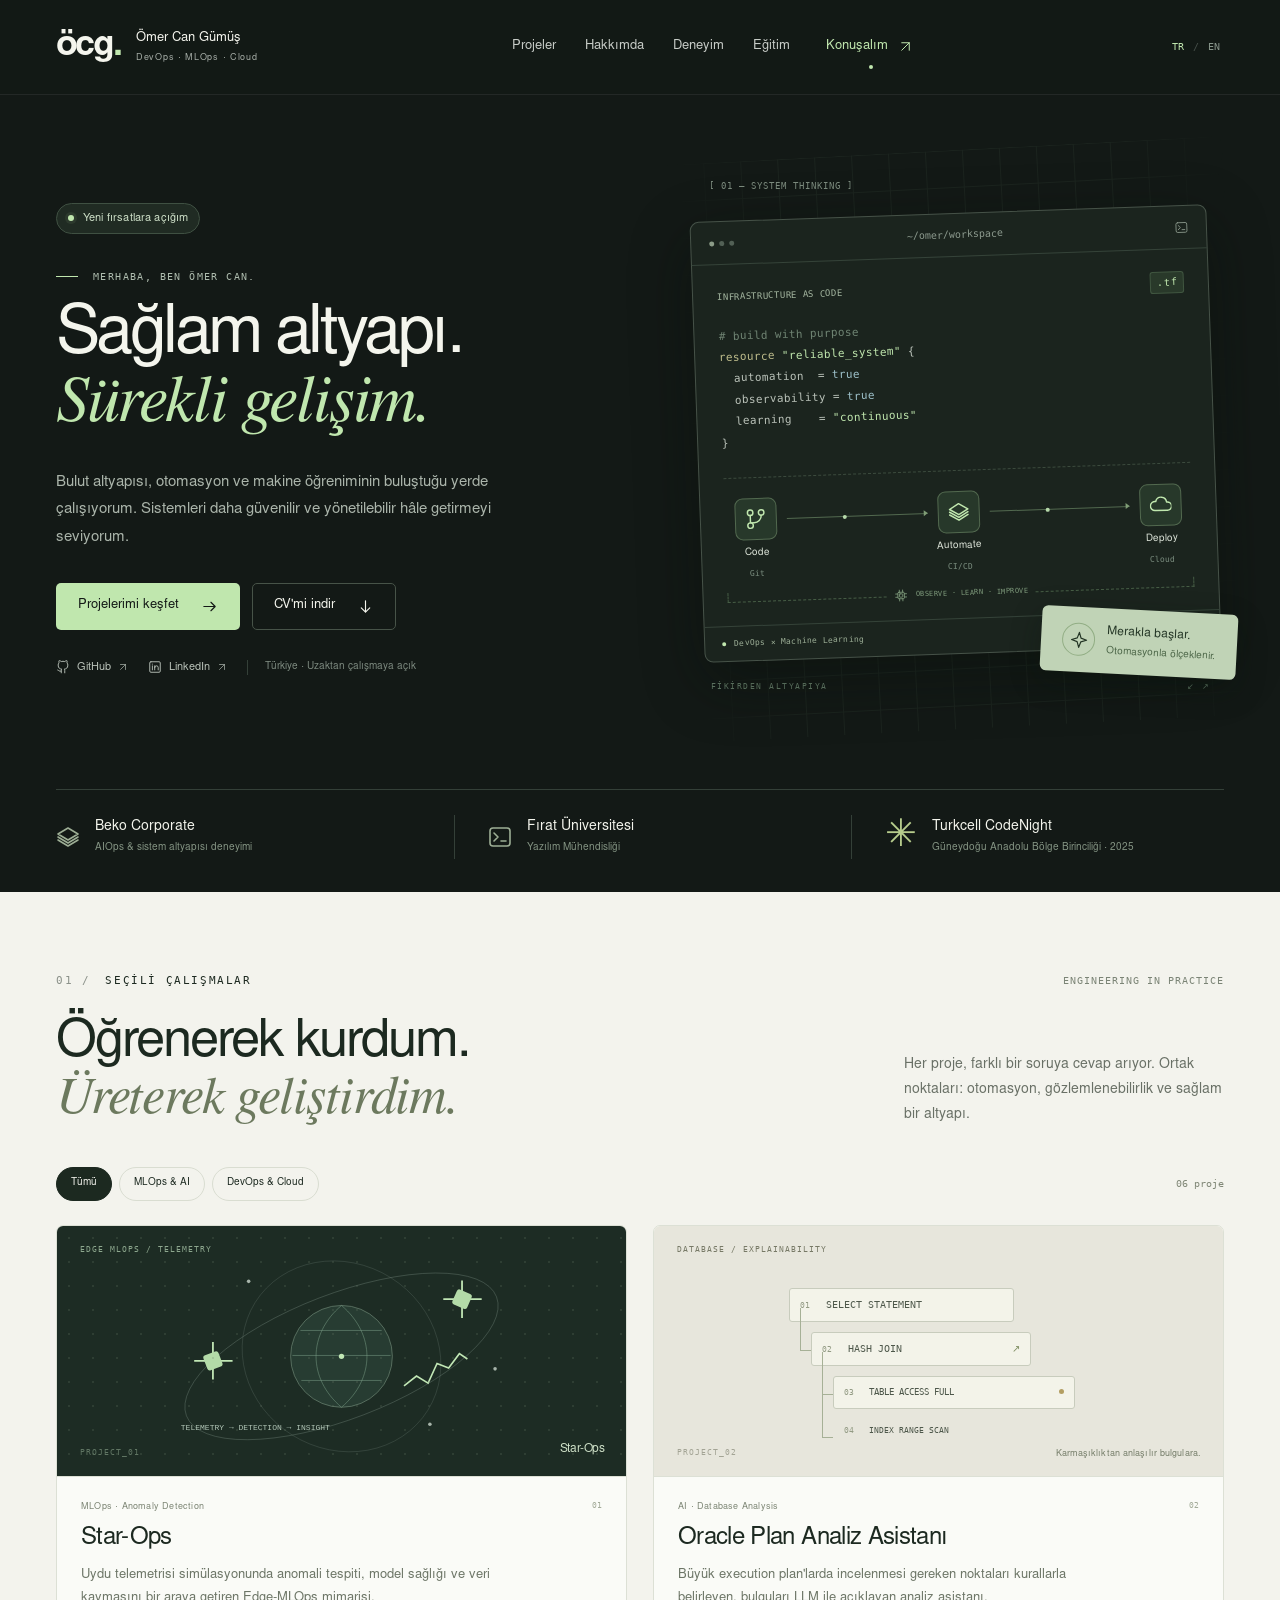
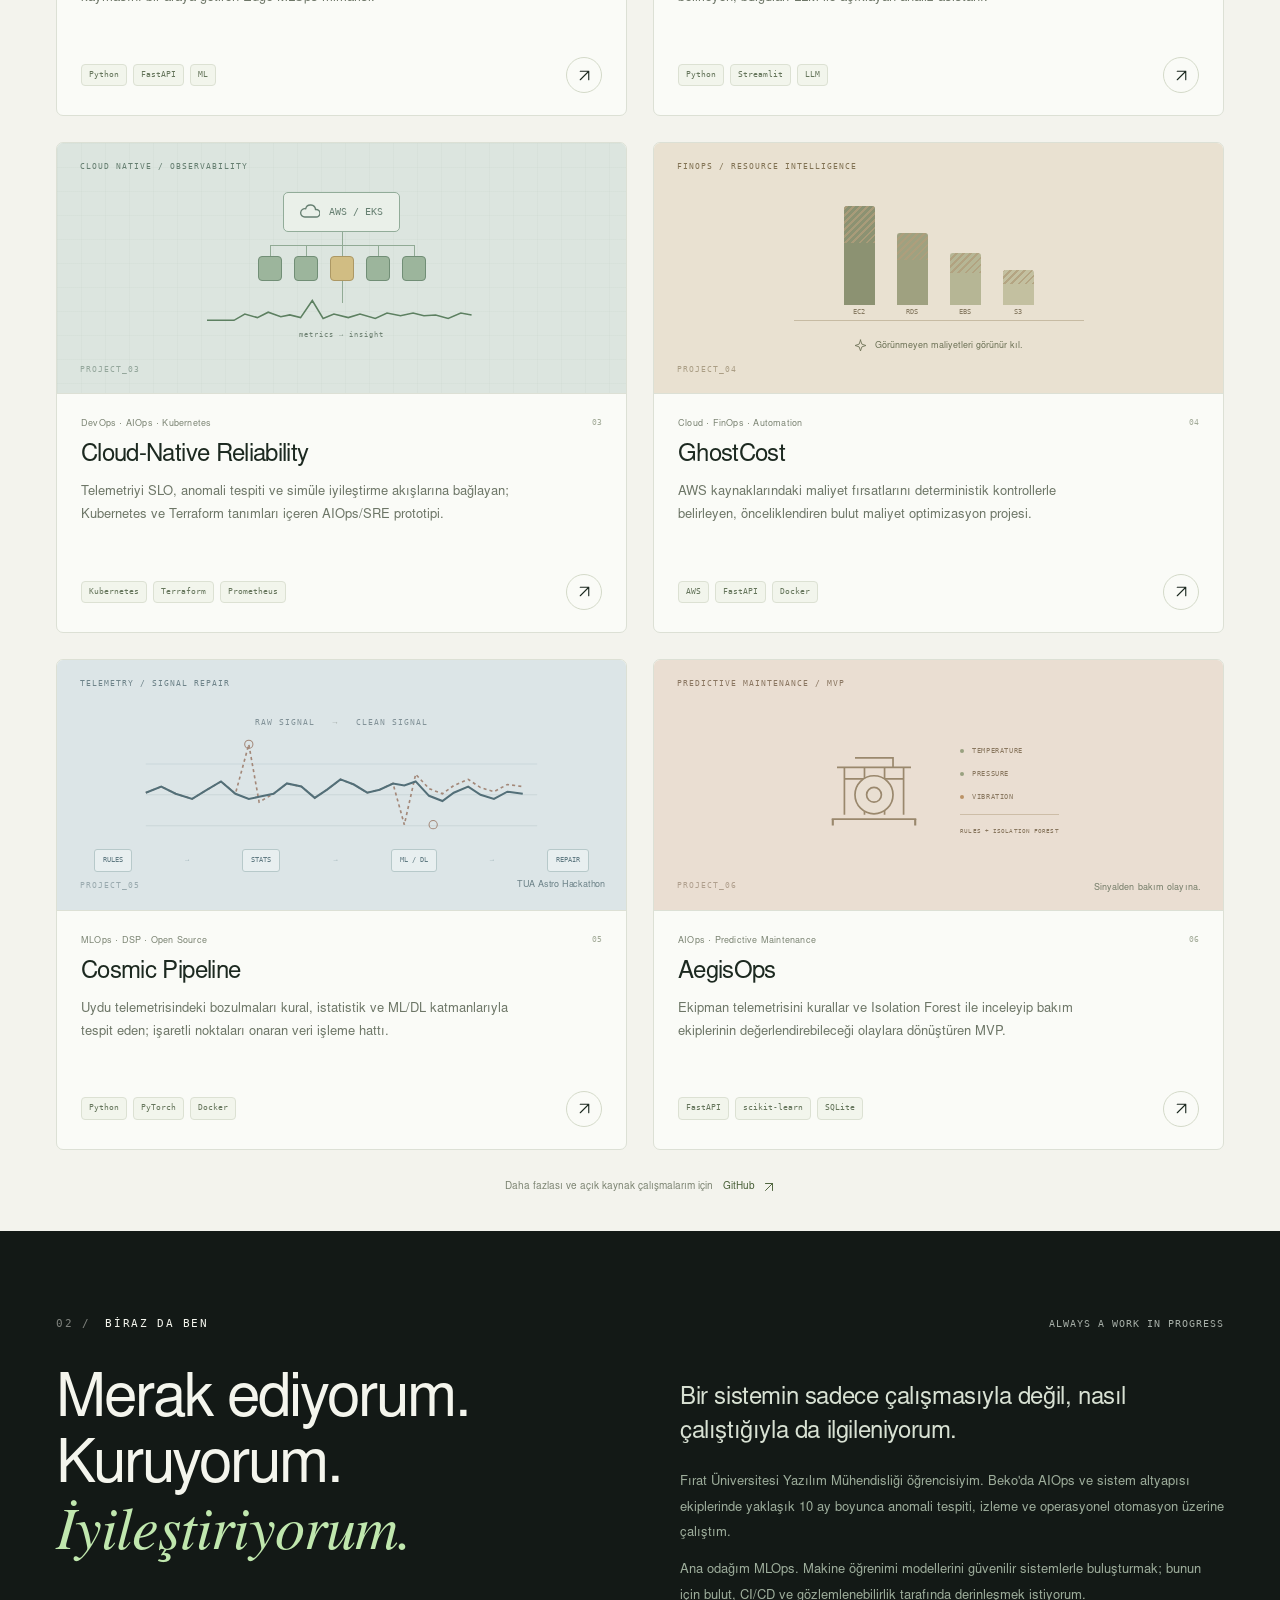
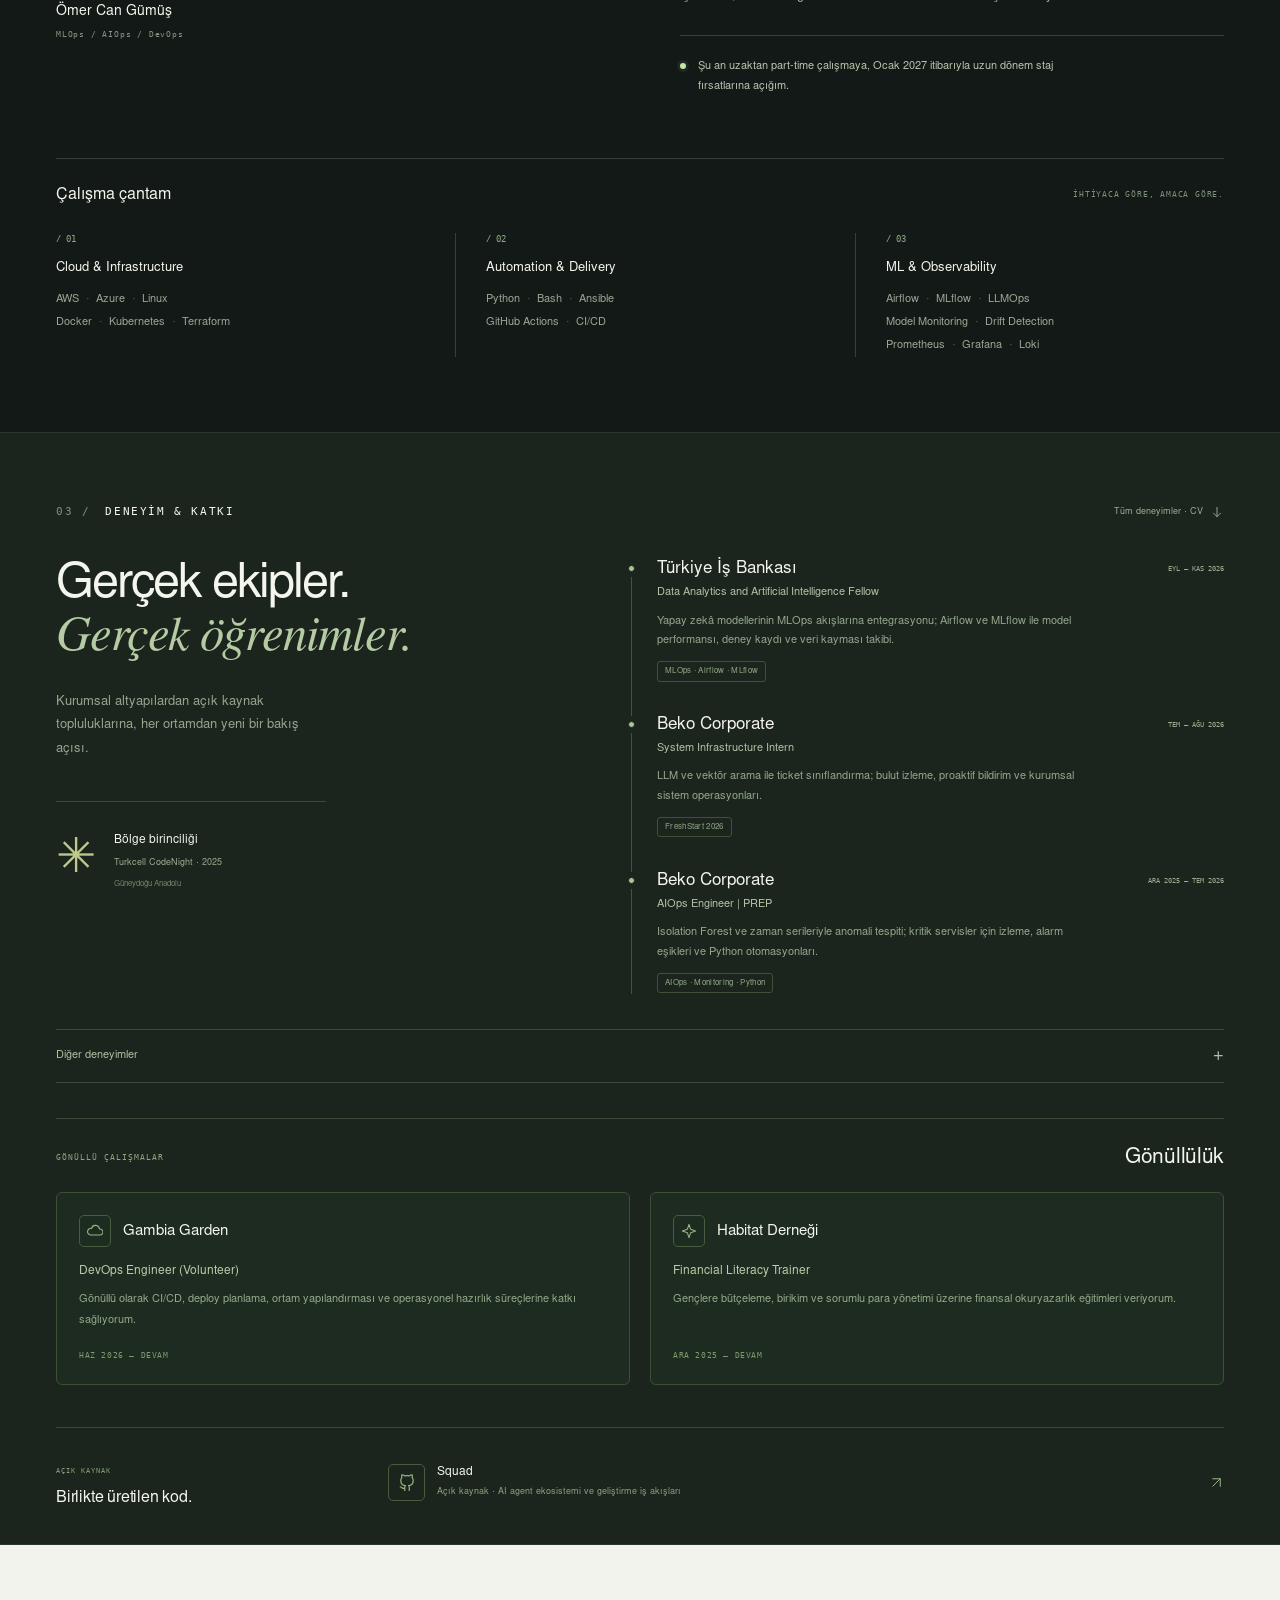
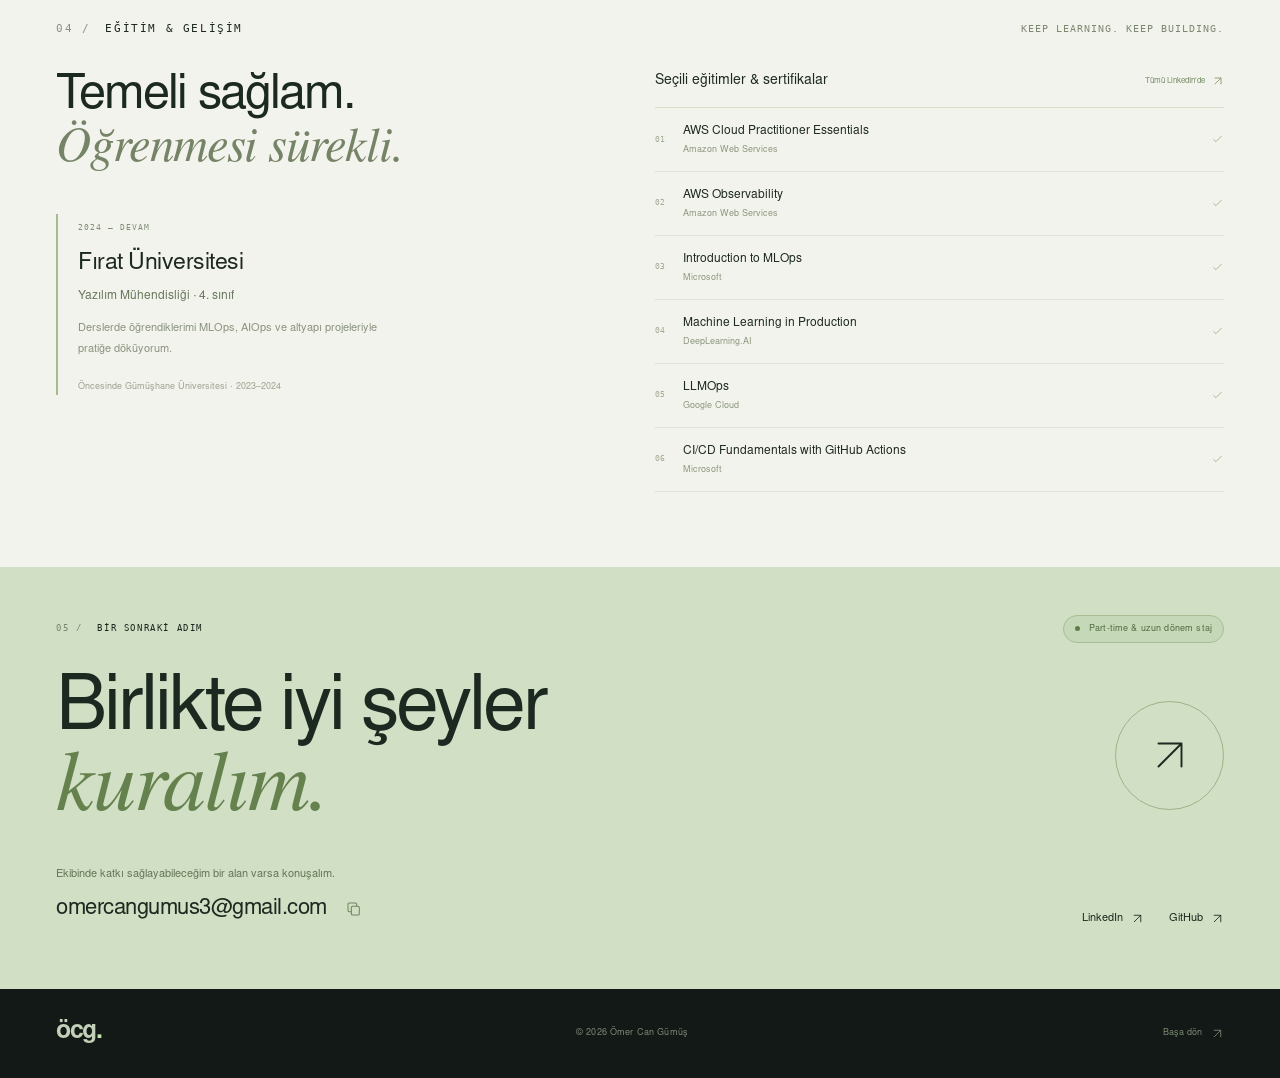
==== commit 4c45f2b4: "fix: align profile titles and separate volunteer experience" ====
--- a/index.html
+++ b/index.html
@@ -110,7 +110,7 @@
     <div class="highlights container">
       <div><span class="highlight-icon"><svg class="icon"><use href="#i-layers"/></svg></span><span><b>Beko Corporate</b><small data-i18n="highlightBeko">AIOps & sistem altyapısı deneyimi</small></span></div>
       <div><span class="highlight-icon"><svg class="icon"><use href="#i-terminal"/></svg></span><span><b data-i18n="highlightUniTitle">Fırat Üniversitesi</b><small data-i18n="highlightUni">Yazılım Mühendisliği</small></span></div>
-      <div><span class="award-mark">✳</span><span><b>Turkcell CodeNight</b><small data-i18n="highlightAward">Doğu Anadolu Bölge Birinciliği · 2025</small></span></div>
+      <div><span class="award-mark">✳</span><span><b>Turkcell CodeNight</b><small data-i18n="highlightAward">Güneydoğu Anadolu Bölge Birinciliği · 2025</small></span></div>
     </div>
 
     <span class="anchor-target" id="work" aria-hidden="true"></span>
@@ -169,16 +169,22 @@
       <div class="container">
         <div class="section-top"><p class="eyebrow"><span class="section-number">03 /</span><span data-i18n="experienceEyebrow">DENEYİM & KATKI</span></p><a class="text-link" href="/OmerCanGumus.pdf" download="OmerCanGumus-CV.pdf"><span data-i18n="fullCV">Tüm deneyimler · CV</span><svg class="icon"><use href="#i-arrow-down"/></svg></a></div>
         <div class="experience-grid">
-          <div class="experience-intro"><h2 id="experience-title"><span data-i18n="experienceTitle1">Gerçek ekipler.</span><br><em data-i18n="experienceTitle2">Gerçek öğrenimler.</em></h2><p data-i18n="experienceIntro">Kurumsal altyapılardan açık kaynak topluluklarına, her ortamdan yeni bir bakış açısı.</p><div class="small-award"><span>✳</span><div><b data-i18n="awardTitle">Bölge birinciliği</b><p>Turkcell CodeNight · 2025</p><small data-i18n="awardLocation">Doğu Anadolu</small></div></div></div>
+          <div class="experience-intro"><h2 id="experience-title"><span data-i18n="experienceTitle1">Gerçek ekipler.</span><br><em data-i18n="experienceTitle2">Gerçek öğrenimler.</em></h2><p data-i18n="experienceIntro">Kurumsal altyapılardan açık kaynak topluluklarına, her ortamdan yeni bir bakış açısı.</p><div class="small-award"><span>✳</span><div><b data-i18n="awardTitle">Bölge birinciliği</b><p>Turkcell CodeNight · 2025</p><small data-i18n="awardLocation">Güneydoğu Anadolu</small></div></div></div>
           <div class="timeline">
-            <article class="timeline-item"><span class="timeline-dot"></span><div class="timeline-head"><h3 data-i18n="isbankTitle">Türkiye İş Bankası</h3><span class="mono" data-i18n="isbankDate">EYL — KAS 2026</span></div><h4 data-i18n="isbankRole">AI Engineer Intern</h4><p data-i18n="isbankDescription">Yapay zekâ modellerinin MLOps akışlarına entegrasyonu; Airflow ve MLflow ile model performansı, deney kaydı ve veri kayması takibi.</p><span class="timeline-program">MLOps · Airflow · MLflow</span></article>
-            <article class="timeline-item"><span class="timeline-dot"></span><div class="timeline-head"><h3>Beko Corporate</h3><span class="mono" data-i18n="bekoInfraDate">TEM — AĞU 2026</span></div><h4>System Infrastructure Intern</h4><p data-i18n="bekoInfraDescription">LLM ve vektör arama ile ticket sınıflandırma; bulut izleme, proaktif bildirim ve kurumsal sistem operasyonları.</p><span class="timeline-program">FreshStart 2026</span></article>
-            <article class="timeline-item"><span class="timeline-dot"></span><div class="timeline-head"><h3>Gambia Garden</h3><span class="mono" data-i18n="gambiaDate">HAZ 2026 — DEVAM</span></div><h4 data-i18n="gambiaRole">System Infrastructure & DevOps Fellow</h4><p data-i18n="gambiaDescription">Gönüllü olarak CI/CD, deploy planlama, ortam yapılandırması ve operasyonel hazırlık süreçlerine katkı sağlıyorum.</p><span class="timeline-program">DevOps · CI/CD · Linux</span></article>
-            <article class="timeline-item"><span class="timeline-dot"></span><div class="timeline-head"><h3>Beko Corporate</h3><span class="mono" data-i18n="bekoAiDate">ARA 2025 — TEM 2026</span></div><h4>AIOps Engineer</h4><p data-i18n="bekoAiDescription">Isolation Forest ve zaman serileriyle anomali tespiti; kritik servisler için izleme, alarm eşikleri ve Python otomasyonları.</p><span class="timeline-program">PREP Program</span></article>
+            <article class="timeline-item"><span class="timeline-dot"></span><div class="timeline-head"><h3 data-i18n="isbankTitle">Türkiye İş Bankası</h3><span class="mono" data-i18n="isbankDate">EYL — KAS 2026</span></div><h4 data-i18n="isbankRole">Data Analytics and Artificial Intelligence Fellow</h4><p data-i18n="isbankDescription">Yapay zekâ modellerinin MLOps akışlarına entegrasyonu; Airflow ve MLflow ile model performansı, deney kaydı ve veri kayması takibi.</p><span class="timeline-program">MLOps · Airflow · MLflow</span></article>
+            <article class="timeline-item"><span class="timeline-dot"></span><div class="timeline-head"><h3>Beko Corporate</h3><span class="mono" data-i18n="bekoInfraDate">TEM — AĞU 2026</span></div><h4 data-i18n="bekoInfraRole">System Infrastructure Intern</h4><p data-i18n="bekoInfraDescription">LLM ve vektör arama ile ticket sınıflandırma; bulut izleme, proaktif bildirim ve kurumsal sistem operasyonları.</p><span class="timeline-program">FreshStart 2026</span></article>
+            <article class="timeline-item"><span class="timeline-dot"></span><div class="timeline-head"><h3>Beko Corporate</h3><span class="mono" data-i18n="bekoAiDate">ARA 2025 — TEM 2026</span></div><h4 data-i18n="bekoAiRole">AIOps Engineer | PREP</h4><p data-i18n="bekoAiDescription">Isolation Forest ve zaman serileriyle anomali tespiti; kritik servisler için izleme, alarm eşikleri ve Python otomasyonları.</p><span class="timeline-program">AIOps · Monitoring · Python</span></article>
           </div>
         </div>
-        <details class="other-experience"><summary><span data-i18n="otherExperience">Diğer deneyimler</span><span aria-hidden="true">+</span></summary><div class="other-experience-grid"><article><span class="mono" data-i18n="qnbDate">AĞUSTOS 2025</span><h4>QNB 101 · QNB Türkiye</h4><p data-i18n="qnbDescription">Bankacılık teknolojileri, fintech ve dijital dönüşüm odaklı çevrim içi program.</p></article><article><span class="mono" data-i18n="elmarDate">EKİM 2024</span><h4>Elmar Yazılım</h4><p data-i18n="elmarDescription">Yazılım geliştirme ve test süreçleri üzerine kısa süreli çalışma.</p></article></div></details>
-        <div class="contributions"><div class="contributions-heading"><span class="mono" data-i18n="contributeLabel">BİRLİKTE ÜRETMEK</span><h3 data-i18n="contributeTitle">Kodun ötesinde katkı.</h3></div><div class="contribution-item"><span class="contribution-symbol"><svg class="icon"><use href="#i-spark"/></svg></span><div><h4 data-i18n="habitatTitle">Habitat Derneği</h4><p data-i18n="habitatContribution">Gönüllü eğitmen · Finansal okuryazarlık ve toplumsal fayda</p></div></div><a class="contribution-item contribution-link" href="https://github.com/bradygaster/squad" target="_blank" rel="noopener noreferrer"><span class="contribution-symbol"><svg class="icon"><use href="#i-github"/></svg></span><div><h4>Squad</h4><p data-i18n="squadContribution">Açık kaynak · AI agent ekosistemi ve geliştirme iş akışları</p></div><svg class="icon"><use href="#i-arrow-up"/></svg></a></div>
+        <details class="other-experience"><summary><span data-i18n="otherExperience">Diğer deneyimler</span><span aria-hidden="true">+</span></summary><div class="other-experience-grid"><article><span class="mono" data-i18n="qnbDate">AĞUSTOS 2025</span><h4>QNB Türkiye</h4><span class="other-role" data-i18n="qnbRole">QNB 101 Online Internship</span><p data-i18n="qnbDescription">Bankacılık teknolojileri, fintech ve dijital dönüşüm odaklı çevrim içi program.</p></article><article><span class="mono" data-i18n="elmarDate">EKİM 2024</span><h4>Elmar Yazılım</h4><span class="other-role" data-i18n="elmarRole">Software Engineer</span><p data-i18n="elmarDescription">Yazılım geliştirme ve test süreçleri üzerine kısa süreli çalışma.</p></article></div></details>
+        <section class="volunteering" id="volunteering" aria-labelledby="volunteering-title">
+          <div class="volunteering-heading"><p class="eyebrow" data-i18n="volunteerLabel">GÖNÜLLÜ ÇALIŞMALAR</p><h3 id="volunteering-title" data-i18n="volunteerTitle">Gönüllülük</h3></div>
+          <div class="volunteer-grid">
+            <article class="volunteer-card"><div class="volunteer-company"><span class="contribution-symbol"><svg class="icon"><use href="#i-cloud"/></svg></span><h4>Gambia Garden</h4></div><p class="volunteer-role" data-i18n="gambiaRole">DevOps Engineer (Volunteer)</p><p class="volunteer-description" data-i18n="gambiaDescription">Gönüllü olarak CI/CD, deploy planlama, ortam yapılandırması ve operasyonel hazırlık süreçlerine katkı sağlıyorum.</p><span class="mono volunteer-date" data-i18n="gambiaDate">HAZ 2026 — DEVAM</span></article>
+            <article class="volunteer-card"><div class="volunteer-company"><span class="contribution-symbol"><svg class="icon"><use href="#i-spark"/></svg></span><h4 data-i18n="habitatTitle">Habitat Derneği</h4></div><p class="volunteer-role" data-i18n="habitatRole">Financial Literacy Trainer</p><p class="volunteer-description" data-i18n="habitatContribution">Gençlere bütçeleme, birikim ve sorumlu para yönetimi üzerine finansal okuryazarlık eğitimleri veriyorum.</p><span class="mono volunteer-date" data-i18n="habitatDate">ARA 2025 — DEVAM</span></article>
+          </div>
+        </section>
+        <div class="contributions contributions-open-source"><div class="contributions-heading"><span class="mono" data-i18n="openSourceLabel">AÇIK KAYNAK</span><h3 data-i18n="openSourceTitle">Birlikte üretilen kod.</h3></div><a class="contribution-item contribution-link" href="https://github.com/bradygaster/squad" target="_blank" rel="noopener noreferrer"><span class="contribution-symbol"><svg class="icon"><use href="#i-github"/></svg></span><div><h4>Squad</h4><p data-i18n="squadContribution">Açık kaynak · AI agent ekosistemi ve geliştirme iş akışları</p></div><svg class="icon"><use href="#i-arrow-up"/></svg></a></div>
       </div>
     </section>
 
--- a/styles.css
+++ b/styles.css
@@ -140,6 +140,10 @@
 @media(max-width:370px){html[lang=en] .contact h2{font-size:27px}.container{width:calc(100% - 32px)}.brand-name{display:none}.hero-location{display:none}h1{font-size:40px}.hero .button{padding:11px 13px;gap:12px;font-size:11px}.hero-visual{margin-inline:9px;width:calc(100% - 18px)}.board-body{padding:15px}.code-snippet{font-size:9px}.board-heading{font-size:7px}.flow-step{flex-basis:53px}.observe-loop .mono{font-size:6px}.floating-note{right:-10px}.section-heading h2{font-size:35px}.project-filters button{padding-inline:9px;font-size:8px}.project-count{font-size:7px}.project-art{height:217px}.plan-tree{top:37px;transform:translateX(-50%) scale(.82)}.art-note{font-size:7px}.cost-visual{top:29px;transform:translateX(-50%) scale(.9)}.project-content h3{font-size:22px}.contact-top{display:block}.contact-availability{margin-top:14px;font-size:8px}.contact h2{font-size:34px}.contact-arrow{width:48px;height:48px}.contact-arrow .icon{width:23px;height:23px}.dialog-inner{padding:21px}}
 @media(prefers-reduced-motion:reduce){html{scroll-behavior:auto}*,*::before,*::after{transition:none!important;animation:none!important}}
 .anchor-target{display:block;scroll-margin-top:100px}
+.other-role{display:block;font-size:10px;color:#b3c5a7;line-height:1.6;margin-bottom:8px}
+.volunteering{margin-top:35px;padding-top:28px;border-top:1px solid #3b4a38}.volunteering-heading{display:flex;align-items:center;justify-content:space-between;gap:20px;margin-bottom:22px}.volunteering-heading>.eyebrow{font-size:8px;letter-spacing:1px;color:#8fa67f}.volunteering-heading>h3{font-size:21px;letter-spacing:-.3px}.volunteer-grid{display:grid;grid-template-columns:1fr 1fr;gap:20px}.volunteer-card{border:1px solid #3b5034;border-radius:6px;padding:22px;background:#1e2b20;display:flex;flex-direction:column}.volunteer-company{display:flex;align-items:center;gap:12px;margin-bottom:15px}.volunteer-company>h4{font-size:15px;line-height:1.4}.volunteer-company .contribution-symbol{width:32px;height:32px}.volunteer-company .icon{width:16px;height:16px}.volunteer-role{font-size:12px;line-height:1.5;color:#bbcea9;margin-bottom:10px}.volunteer-description{font-size:11px;line-height:1.9;color:#94a88a;flex:1}.volunteer-date{display:block;margin-top:18px;font-size:8px;letter-spacing:.6px;color:#7e9970}.contributions.contributions-open-source{grid-template-columns:.8fr 2.2fr}
+@media(max-width:900px){.volunteer-card{padding:19px}.volunteer-role{font-size:11px}.contributions.contributions-open-source{grid-template-columns:1fr}.contributions-open-source .contributions-heading{grid-column:auto}}
+@media(max-width:700px){.volunteering{margin-top:28px;padding-top:24px}.volunteering-heading{margin-bottom:19px}.volunteering-heading>h3{font-size:20px}.volunteering-heading>.eyebrow{font-size:7px}.volunteer-grid{grid-template-columns:1fr;gap:17px}.volunteer-card{padding:20px}.volunteer-company>h4{font-size:16px}.volunteer-role{font-size:12px}.volunteer-description{font-size:12px}.other-role{font-size:11px}}
 .cosmic-art{background:#dce5e7;color:#6f848a}.cosmic-art .art-badge{color:#6b8187;font-size:9px}.signal-visual{position:absolute;inset:55px 37px 36px;display:flex;flex-direction:column;justify-content:center}.signal-label{display:flex;justify-content:center;gap:18px;font-size:8px;letter-spacing:1px;color:#839399}.signal-label>span{color:#a2aba6}.signal-visual>svg{width:100%;height:103px;margin-block:4px 13px}.signal-stages{display:flex;align-items:center;justify-content:space-between;gap:7px;font-size:7px;color:#617b83}.signal-stages>span{border:1px solid #b7c9ca;background:#e8eff0;border-radius:3px;padding:5px 8px}.signal-stages>i{font-style:normal;color:#9ab0b4}
 .aegis-art{background:#eaded2;color:#8b7762}.machine-visual{position:absolute;inset:58px 45px 46px;display:flex;align-items:center;justify-content:center;gap:30px}.machine-model{width:112px;color:#9a886d;flex-shrink:0}.machine-model>svg{width:100%;height:auto}.machine-readings{font-size:7px;color:#8a7860;letter-spacing:.6px;display:flex;flex-direction:column;gap:12px}.machine-readings>span{display:flex;align-items:center;gap:8px}.machine-readings i{width:4px;height:4px;border-radius:50%;background:#99a180}.machine-readings>span:nth-child(3)>i{background:#bb9367}.machine-rule{font-size:6px;border-top:1px solid #cdbda7;padding-top:11px;white-space:nowrap;letter-spacing:.1px}
 .dialog-links{display:flex;align-items:center;flex-wrap:wrap;gap:10px}.dialog-links>.button{font-size:11px;gap:20px}.dialog-links>.button[hidden]{display:none}
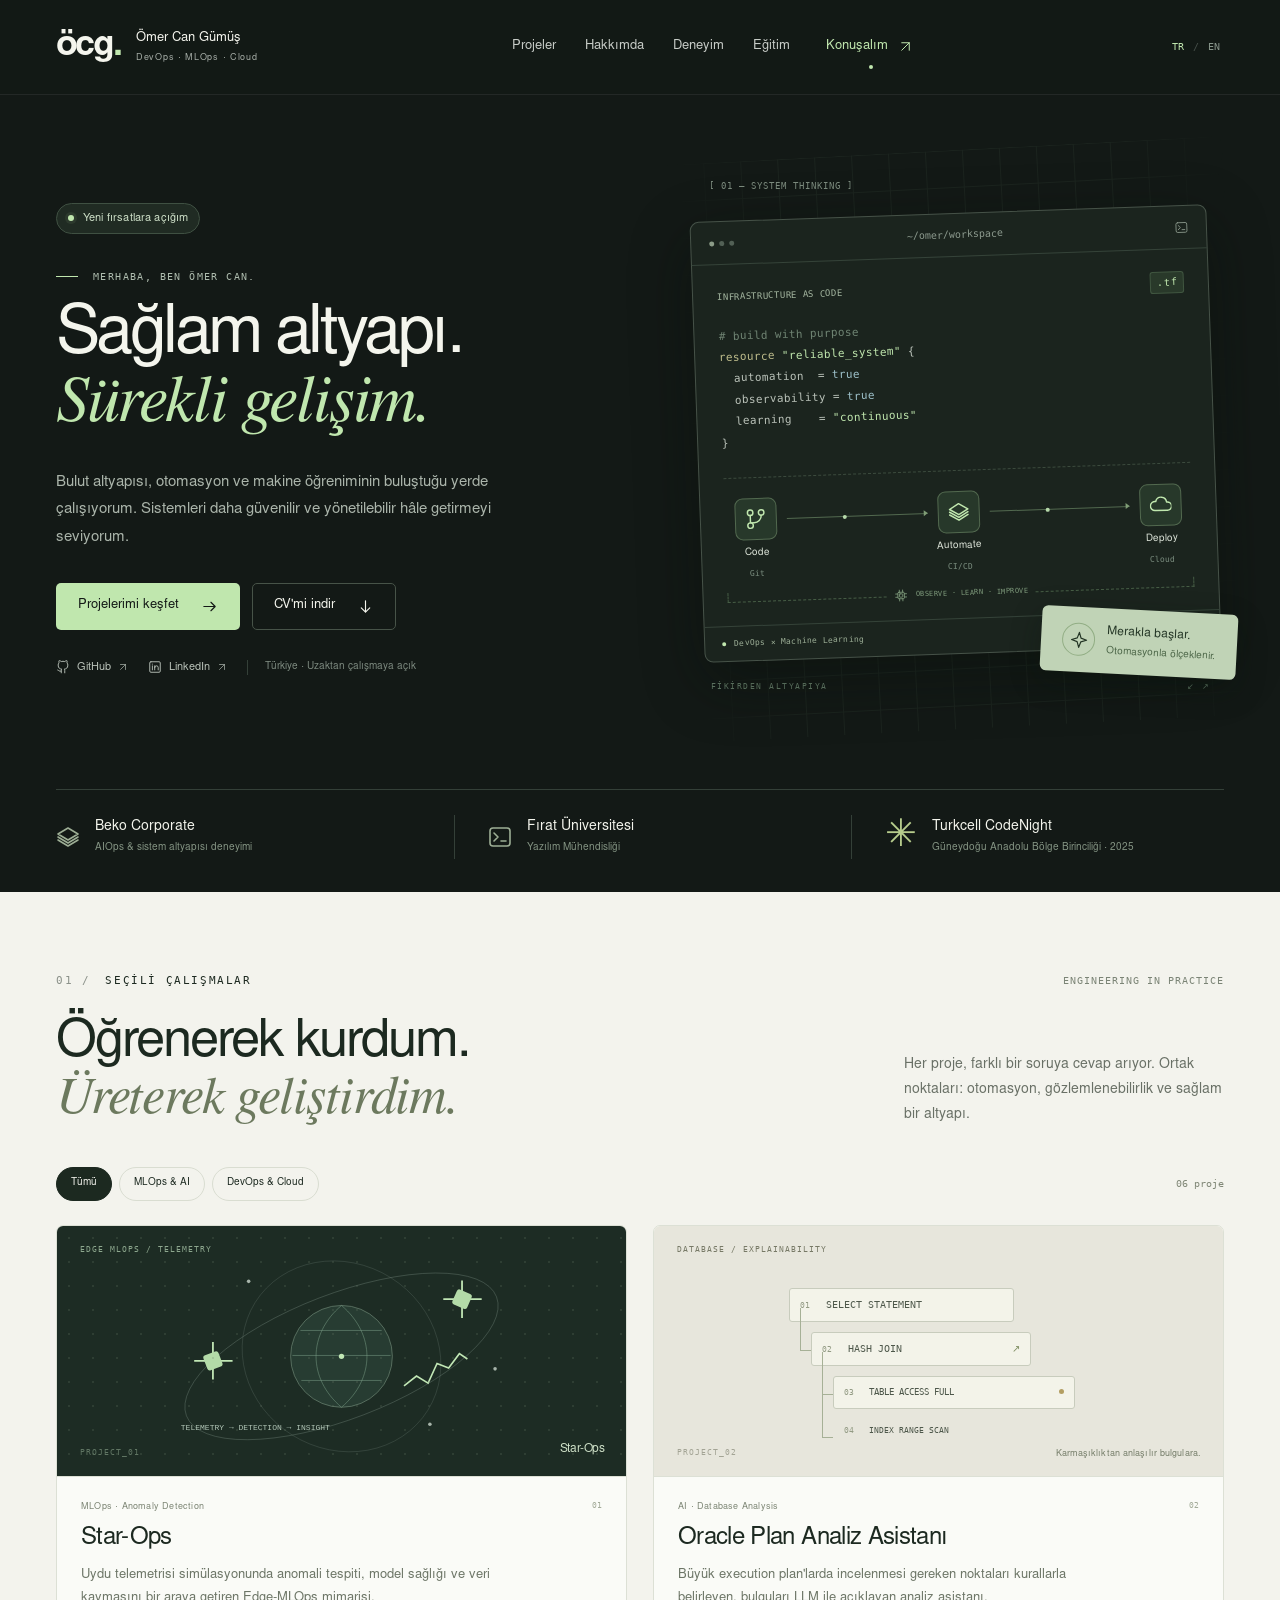
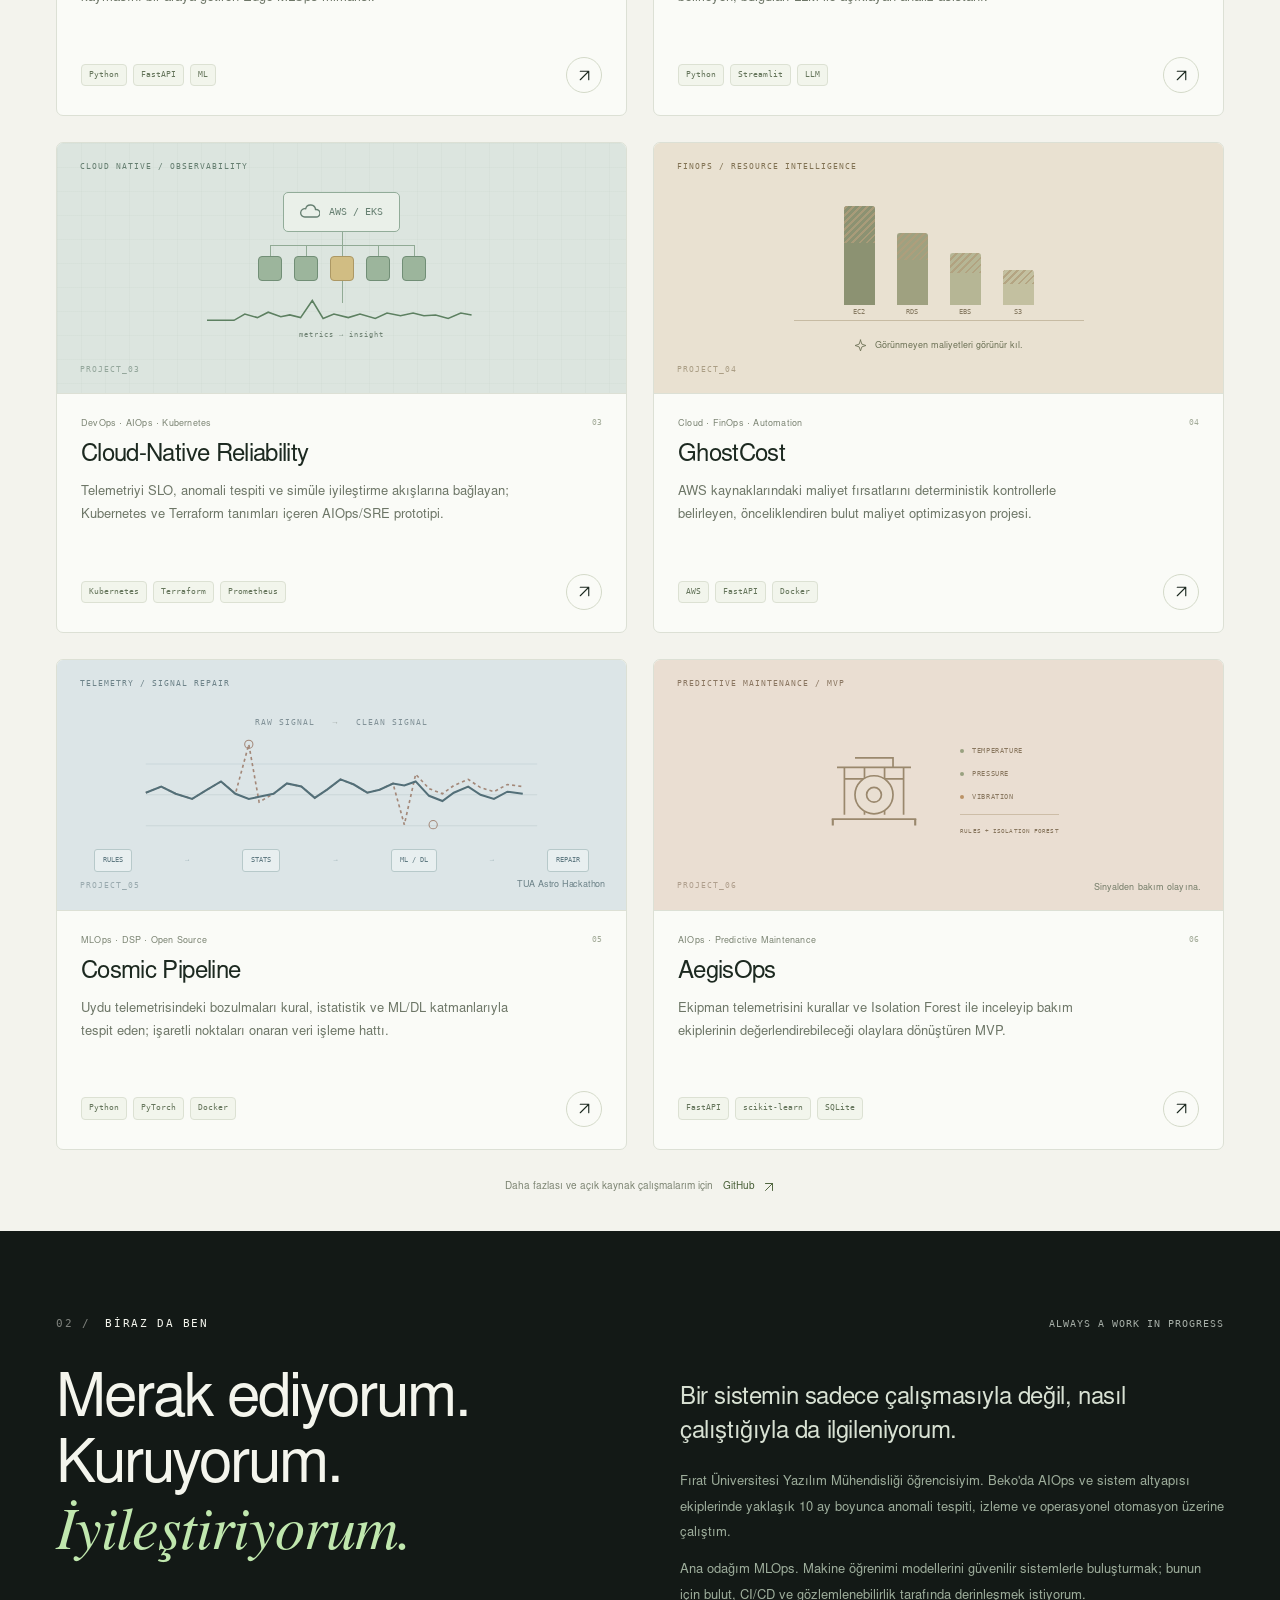
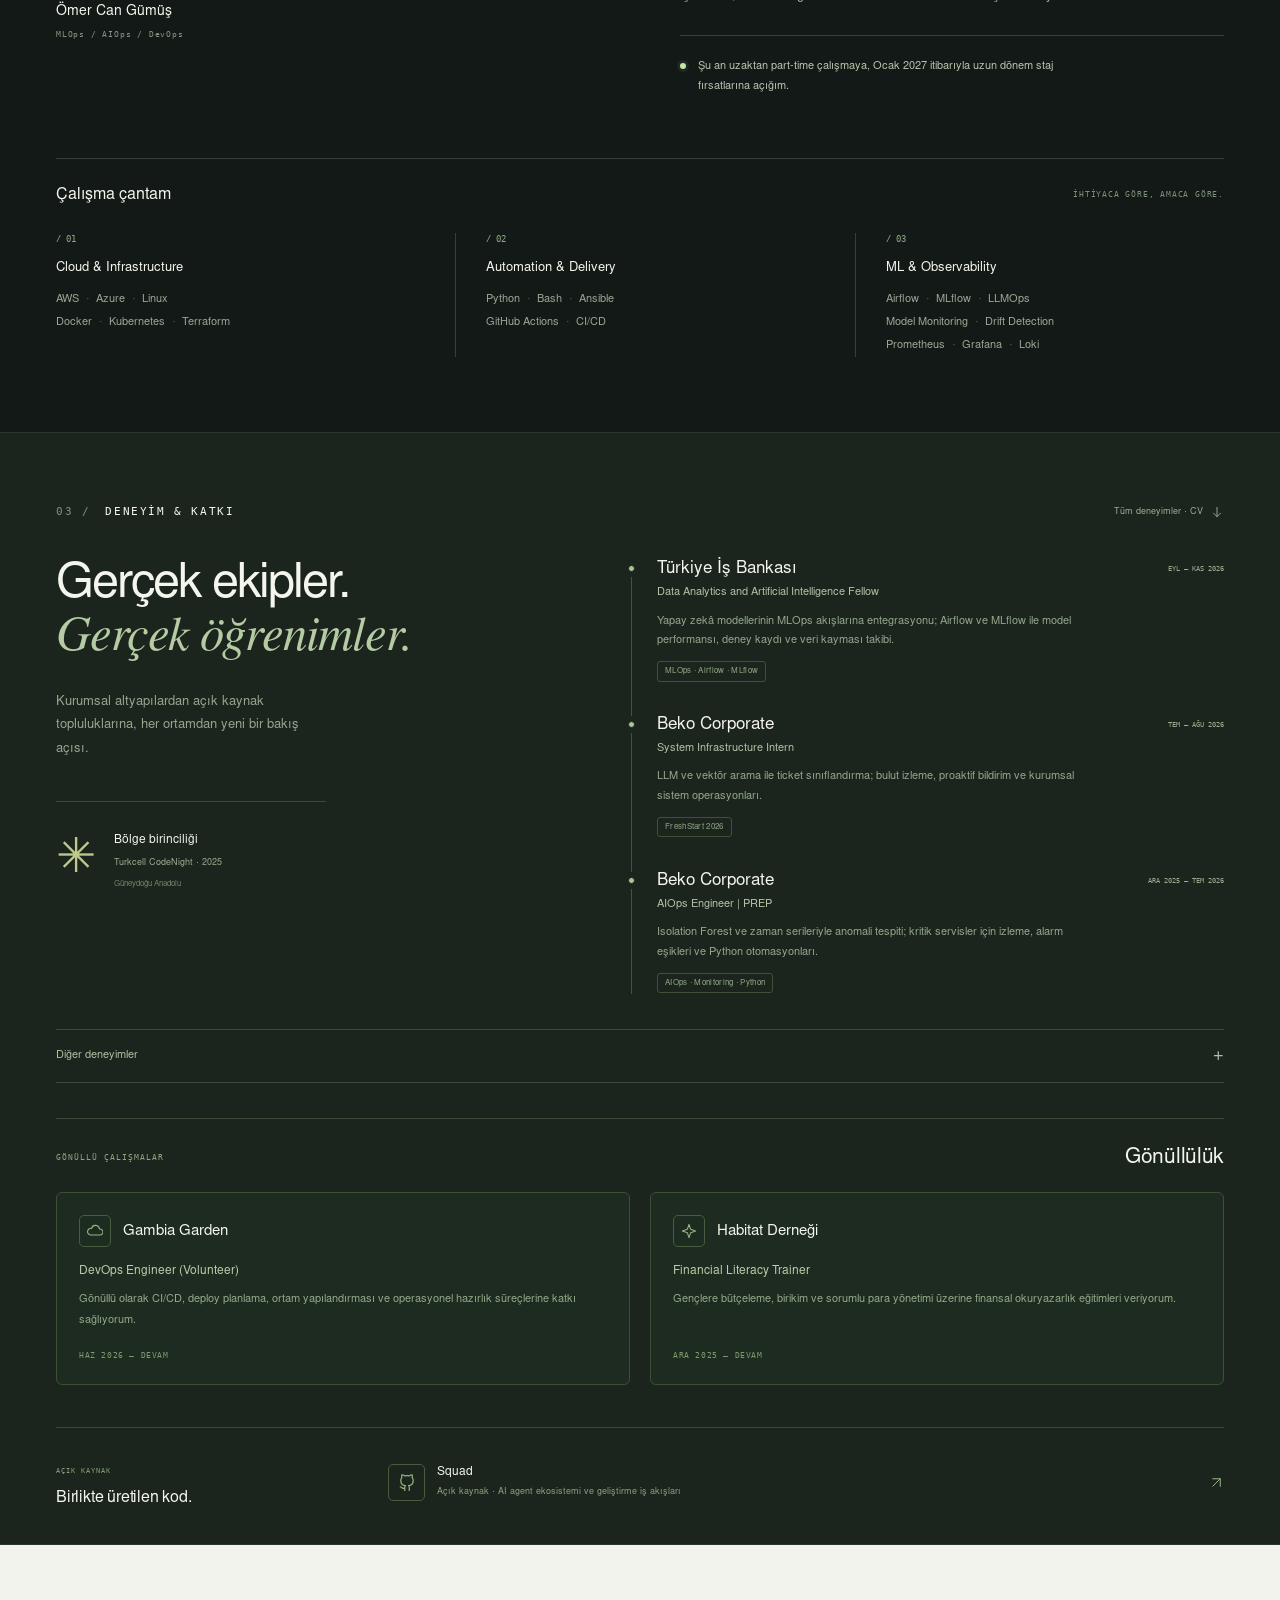
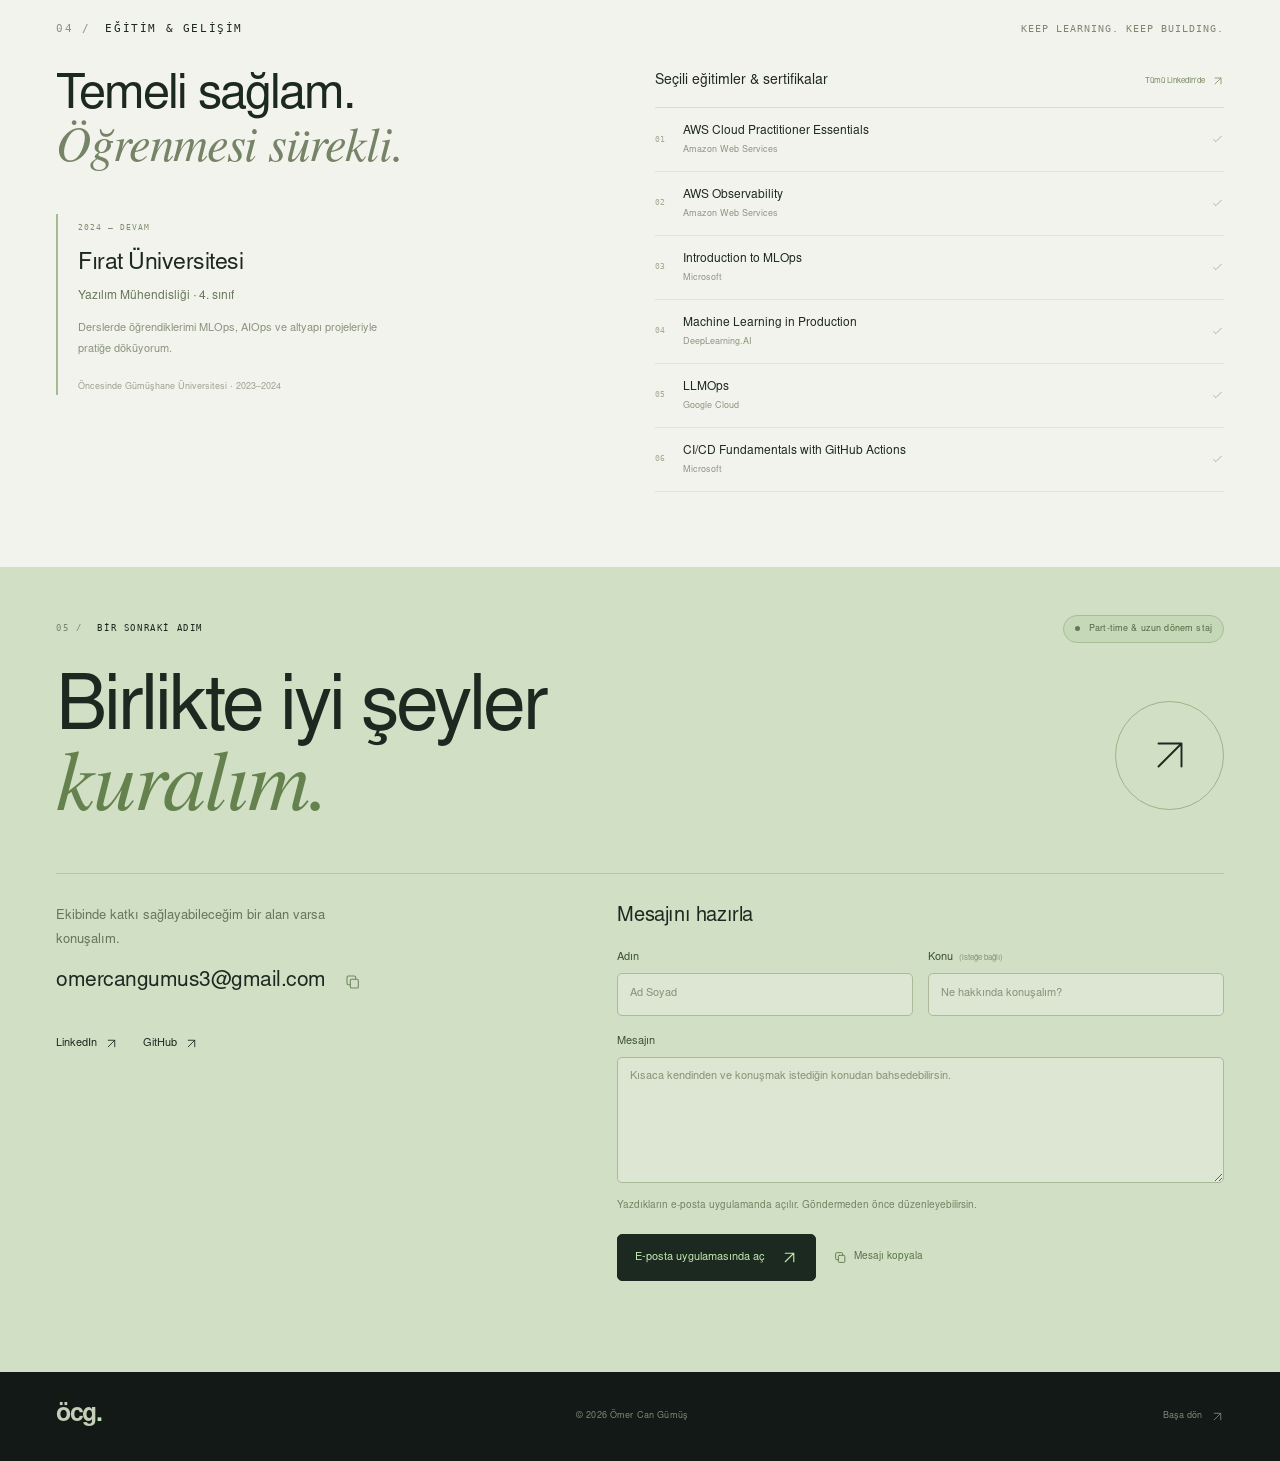
==== commit 9c66c704: "feat: make project cards clickable and add email draft form" ====
--- a/index.html
+++ b/index.html
@@ -199,7 +199,24 @@
       </div>
     </section>
 
-    <section class="contact" id="contact" aria-labelledby="contact-title"><div class="container"><div class="contact-top"><p class="eyebrow"><span class="section-number">05 /</span><span data-i18n="contactEyebrow">BİR SONRAKİ ADIM</span></p><span class="availability contact-availability"><span class="status-dot"></span><span data-i18n="contactAvailability">Part-time & uzun dönem staj</span></span></div><div class="contact-main"><h2 id="contact-title"><span data-i18n="contactTitle1">Birlikte iyi şeyler</span><br><em data-i18n="contactTitle2">kuralım.</em></h2><a class="contact-arrow" href="mailto:omercangumus3@gmail.com" aria-label="Ömer'e e-posta gönder" data-i18n-aria="emailLabel"><svg class="icon"><use href="#i-arrow-up"/></svg></a></div><div class="contact-bottom"><div><p data-i18n="contactDescription">Ekibinde katkı sağlayabileceğim bir alan varsa konuşalım.</p><div class="email-row"><a href="mailto:omercangumus3@gmail.com">omercangumus3@gmail.com</a><button type="button" class="copy-email js-control" aria-label="E-posta adresini kopyala" data-i18n-aria="copyEmail"><svg class="icon"><use href="#i-copy"/></svg></button></div><span class="copy-status" role="status" aria-live="polite"></span></div><div class="contact-socials"><a href="https://www.linkedin.com/in/omercangumus/" target="_blank" rel="noopener noreferrer">LinkedIn<svg class="icon"><use href="#i-arrow-up"/></svg></a><a href="https://github.com/omercangumus" target="_blank" rel="noopener noreferrer">GitHub<svg class="icon"><use href="#i-arrow-up"/></svg></a></div></div></div></section>
+    <section class="contact" id="contact" aria-labelledby="contact-title">
+      <div class="container">
+        <div class="contact-top"><p class="eyebrow"><span class="section-number">05 /</span><span data-i18n="contactEyebrow">BİR SONRAKİ ADIM</span></p><span class="availability contact-availability"><span class="status-dot"></span><span data-i18n="contactAvailability">Part-time & uzun dönem staj</span></span></div>
+        <div class="contact-main"><h2 id="contact-title"><span data-i18n="contactTitle1">Birlikte iyi şeyler</span><br><em data-i18n="contactTitle2">kuralım.</em></h2><a class="contact-arrow" href="mailto:omercangumus3@gmail.com" aria-label="Ömer'e e-posta gönder" data-i18n-aria="emailLabel"><svg class="icon"><use href="#i-arrow-up"/></svg></a></div>
+        <div class="contact-compose">
+          <div class="contact-details"><p data-i18n="contactDescription">Ekibinde katkı sağlayabileceğim bir alan varsa konuşalım.</p><div class="email-row"><a href="mailto:omercangumus3@gmail.com">omercangumus3@gmail.com</a><button type="button" class="copy-email js-control" aria-label="E-posta adresini kopyala" data-i18n-aria="copyEmail"><svg class="icon"><use href="#i-copy"/></svg></button></div><span class="copy-status" role="status" aria-live="polite"></span><div class="contact-socials"><a href="https://www.linkedin.com/in/omercangumus/" target="_blank" rel="noopener noreferrer">LinkedIn<svg class="icon"><use href="#i-arrow-up"/></svg></a><a href="https://github.com/omercangumus" target="_blank" rel="noopener noreferrer">GitHub<svg class="icon"><use href="#i-arrow-up"/></svg></a></div></div>
+          <form class="contact-form" id="contact-form" action="mailto:omercangumus3@gmail.com" method="get" aria-labelledby="contact-form-title" aria-describedby="contact-form-note">
+            <h3 id="contact-form-title" data-i18n="contactFormTitle">Mesajını hazırla</h3>
+            <div class="contact-fields"><div class="contact-field"><label for="contact-name" data-i18n="contactName">Adın</label><input id="contact-name" name="name" autocomplete="name" minlength="2" maxlength="80" placeholder="Ad Soyad" data-i18n-placeholder="contactNamePlaceholder" required></div><div class="contact-field"><label for="contact-subject"><span data-i18n="contactSubject">Konu</span> <small data-i18n="contactOptional">(isteğe bağlı)</small></label><input id="contact-subject" name="subject" maxlength="120" placeholder="Ne hakkında konuşalım?" data-i18n-placeholder="contactSubjectPlaceholder"></div></div>
+            <div class="contact-field"><label for="contact-message" data-i18n="contactMessage">Mesajın</label><textarea id="contact-message" name="body" rows="5" minlength="5" maxlength="2000" placeholder="Kısaca kendinden ve konuşmak istediğin konudan bahsedebilirsin." data-i18n-placeholder="contactMessagePlaceholder" required></textarea></div>
+            <p class="contact-form-note" id="contact-form-note" data-i18n="contactFormNote">Yazdıkların e-posta uygulamanda açılır. Göndermeden önce düzenleyebilirsin.</p>
+            <div class="contact-form-actions"><button class="button contact-send" type="submit"><span data-i18n="contactSend">E-posta uygulamasında aç</span><svg class="icon"><use href="#i-arrow-up"/></svg></button><button class="contact-copy-message js-control" id="contact-copy-message" type="button"><svg class="icon"><use href="#i-copy"/></svg><span data-i18n="contactCopyMessage">Mesajı kopyala</span></button></div>
+            <p class="contact-form-status" id="contact-form-status" role="status" aria-live="polite"></p>
+          </form>
+        </div>
+      </div>
+    </section>
+
   </main>
 
   <footer class="footer container"><a class="footer-brand" href="#">öcg<span>.</span></a><p>© <span id="year">2026</span> Ömer Can Gümüş</p><a href="#top"><span data-i18n="backTop">Başa dön</span><svg class="icon"><use href="#i-arrow-up"/></svg></a></footer>
--- a/styles.css
+++ b/styles.css
@@ -140,6 +140,11 @@
 @media(max-width:370px){html[lang=en] .contact h2{font-size:27px}.container{width:calc(100% - 32px)}.brand-name{display:none}.hero-location{display:none}h1{font-size:40px}.hero .button{padding:11px 13px;gap:12px;font-size:11px}.hero-visual{margin-inline:9px;width:calc(100% - 18px)}.board-body{padding:15px}.code-snippet{font-size:9px}.board-heading{font-size:7px}.flow-step{flex-basis:53px}.observe-loop .mono{font-size:6px}.floating-note{right:-10px}.section-heading h2{font-size:35px}.project-filters button{padding-inline:9px;font-size:8px}.project-count{font-size:7px}.project-art{height:217px}.plan-tree{top:37px;transform:translateX(-50%) scale(.82)}.art-note{font-size:7px}.cost-visual{top:29px;transform:translateX(-50%) scale(.9)}.project-content h3{font-size:22px}.contact-top{display:block}.contact-availability{margin-top:14px;font-size:8px}.contact h2{font-size:34px}.contact-arrow{width:48px;height:48px}.contact-arrow .icon{width:23px;height:23px}.dialog-inner{padding:21px}}
 @media(prefers-reduced-motion:reduce){html{scroll-behavior:auto}*,*::before,*::after{transition:none!important;animation:none!important}}
 .anchor-target{display:block;scroll-margin-top:100px}
+.project-card{position:relative}.has-js .project-card{cursor:pointer}.has-js .project-open::after{content:'';position:absolute;inset:0;z-index:1;border-radius:7px}.project-card:focus-within{outline:2px solid #6b8e55;outline-offset:4px}.project-open:focus-visible{outline:none}.project-card:active{transform:translateY(0)}
+.contact-compose{display:grid;grid-template-columns:.9fr 1.1fr;gap:65px;margin-top:36px;padding-top:31px;border-top:1px solid #b6c7a7}.contact-details>p{font-size:13px;line-height:1.85;color:#647757;max-width:310px}.contact-details .email-row{margin-top:13px}.contact-details .email-row>a{font-size:clamp(14px,1.7vw,21px)}.contact-details .contact-socials{padding:0;margin-top:19px}.contact-form>h3{font-size:20px;letter-spacing:-.4px;margin-bottom:22px}.contact-fields{display:grid;grid-template-columns:1fr 1fr;gap:15px}.contact-field{display:flex;flex-direction:column;gap:7px;margin-bottom:17px;min-width:0}.contact-field label{font-size:11px;color:#3c5332}.contact-field label small{font-size:8px;color:#849575;margin-left:3px}.contact-field input,.contact-field textarea{width:100%;min-width:0;border:1px solid #aabb99;background:#dce6d2;color:#23341c;border-radius:5px;font-family:var(--sans);font-size:13px;line-height:1.6;padding:10px 12px;transition:border-color .2s,background .2s;box-shadow:none}.contact-field input{min-height:43px}.contact-field textarea{resize:vertical;min-height:125px;max-height:450px}.contact-field input::placeholder,.contact-field textarea::placeholder{color:#849578;opacity:1;font-size:11px}.contact-field input:focus-visible,.contact-field textarea:focus-visible{outline:2px solid #6a8655;outline-offset:2px;border-color:#6a8655;background:#e2ebd9}.contact-form-note{font-size:10px;color:#708461;line-height:1.8;margin-top:-3px}.contact-form-actions{display:flex;align-items:center;flex-wrap:wrap;gap:12px 18px;margin-top:19px}.contact-send{background:var(--ink);color:var(--mint);border-color:var(--ink);font-size:11px;gap:16px;padding:11px 17px}.contact-send:hover{background:#30422c}.contact-copy-message{display:inline-flex;align-items:center;gap:7px;background:transparent;border:0;padding:10px 0;font-size:10px;color:#597348}.contact-copy-message>.icon{width:13px;height:13px}.contact-copy-message:hover{color:#243d1b;text-decoration:underline;text-underline-offset:4px}.contact-form-status{font-size:10px;line-height:1.7;color:#4c683f;min-height:34px;margin-top:12px;max-width:460px}
+@media(max-width:1150px){.contact-compose{gap:40px}.contact-fields{gap:12px}.contact-details .email-row>a{font-size:18px}.contact-field label small{display:block;margin-left:0;line-height:1.5}.contact-field label{min-height:29px}}
+@media(max-width:900px){.contact-compose{grid-template-columns:.85fr 1.15fr;gap:30px}.contact-fields{grid-template-columns:1fr;gap:0}.contact-field label{min-height:0}.contact-field label small{display:inline;margin-left:3px}.contact-form-actions{gap:8px 12px}.contact-send{font-size:10px;gap:12px}.contact-details .email-row>a{font-size:16px}.contact-details>p{font-size:12px}}
+@media(max-width:700px){.contact-compose{grid-template-columns:1fr;gap:30px;margin-top:29px;padding-top:25px}.contact-details>p{max-width:350px;font-size:12px}.contact-details .email-row>a{font-size:clamp(14px,4vw,21px)}.contact-details .contact-socials{margin-top:13px}.contact-form{border-top:1px solid #b6c7a7;padding-top:25px}.contact-form>h3{font-size:23px;margin-bottom:22px}.contact-field input,.contact-field textarea{font-size:16px;padding:11px 12px}.contact-field label{font-size:12px}.contact-field label small{font-size:9px}.contact-field input::placeholder,.contact-field textarea::placeholder{font-size:12px}.contact-form-note{font-size:10px}.contact-form-actions{gap:10px;flex-direction:column;align-items:stretch}.contact-send{font-size:12px;padding:12px 17px;min-height:46px}.has-js .contact-copy-message{justify-content:center;font-size:11px;min-height:39px;padding-block:9px}.contact-form-status{min-height:18px;margin-top:9px}}
 .other-role{display:block;font-size:10px;color:#b3c5a7;line-height:1.6;margin-bottom:8px}
 .volunteering{margin-top:35px;padding-top:28px;border-top:1px solid #3b4a38}.volunteering-heading{display:flex;align-items:center;justify-content:space-between;gap:20px;margin-bottom:22px}.volunteering-heading>.eyebrow{font-size:8px;letter-spacing:1px;color:#8fa67f}.volunteering-heading>h3{font-size:21px;letter-spacing:-.3px}.volunteer-grid{display:grid;grid-template-columns:1fr 1fr;gap:20px}.volunteer-card{border:1px solid #3b5034;border-radius:6px;padding:22px;background:#1e2b20;display:flex;flex-direction:column}.volunteer-company{display:flex;align-items:center;gap:12px;margin-bottom:15px}.volunteer-company>h4{font-size:15px;line-height:1.4}.volunteer-company .contribution-symbol{width:32px;height:32px}.volunteer-company .icon{width:16px;height:16px}.volunteer-role{font-size:12px;line-height:1.5;color:#bbcea9;margin-bottom:10px}.volunteer-description{font-size:11px;line-height:1.9;color:#94a88a;flex:1}.volunteer-date{display:block;margin-top:18px;font-size:8px;letter-spacing:.6px;color:#7e9970}.contributions.contributions-open-source{grid-template-columns:.8fr 2.2fr}
 @media(max-width:900px){.volunteer-card{padding:19px}.volunteer-role{font-size:11px}.contributions.contributions-open-source{grid-template-columns:1fr}.contributions-open-source .contributions-heading{grid-column:auto}}
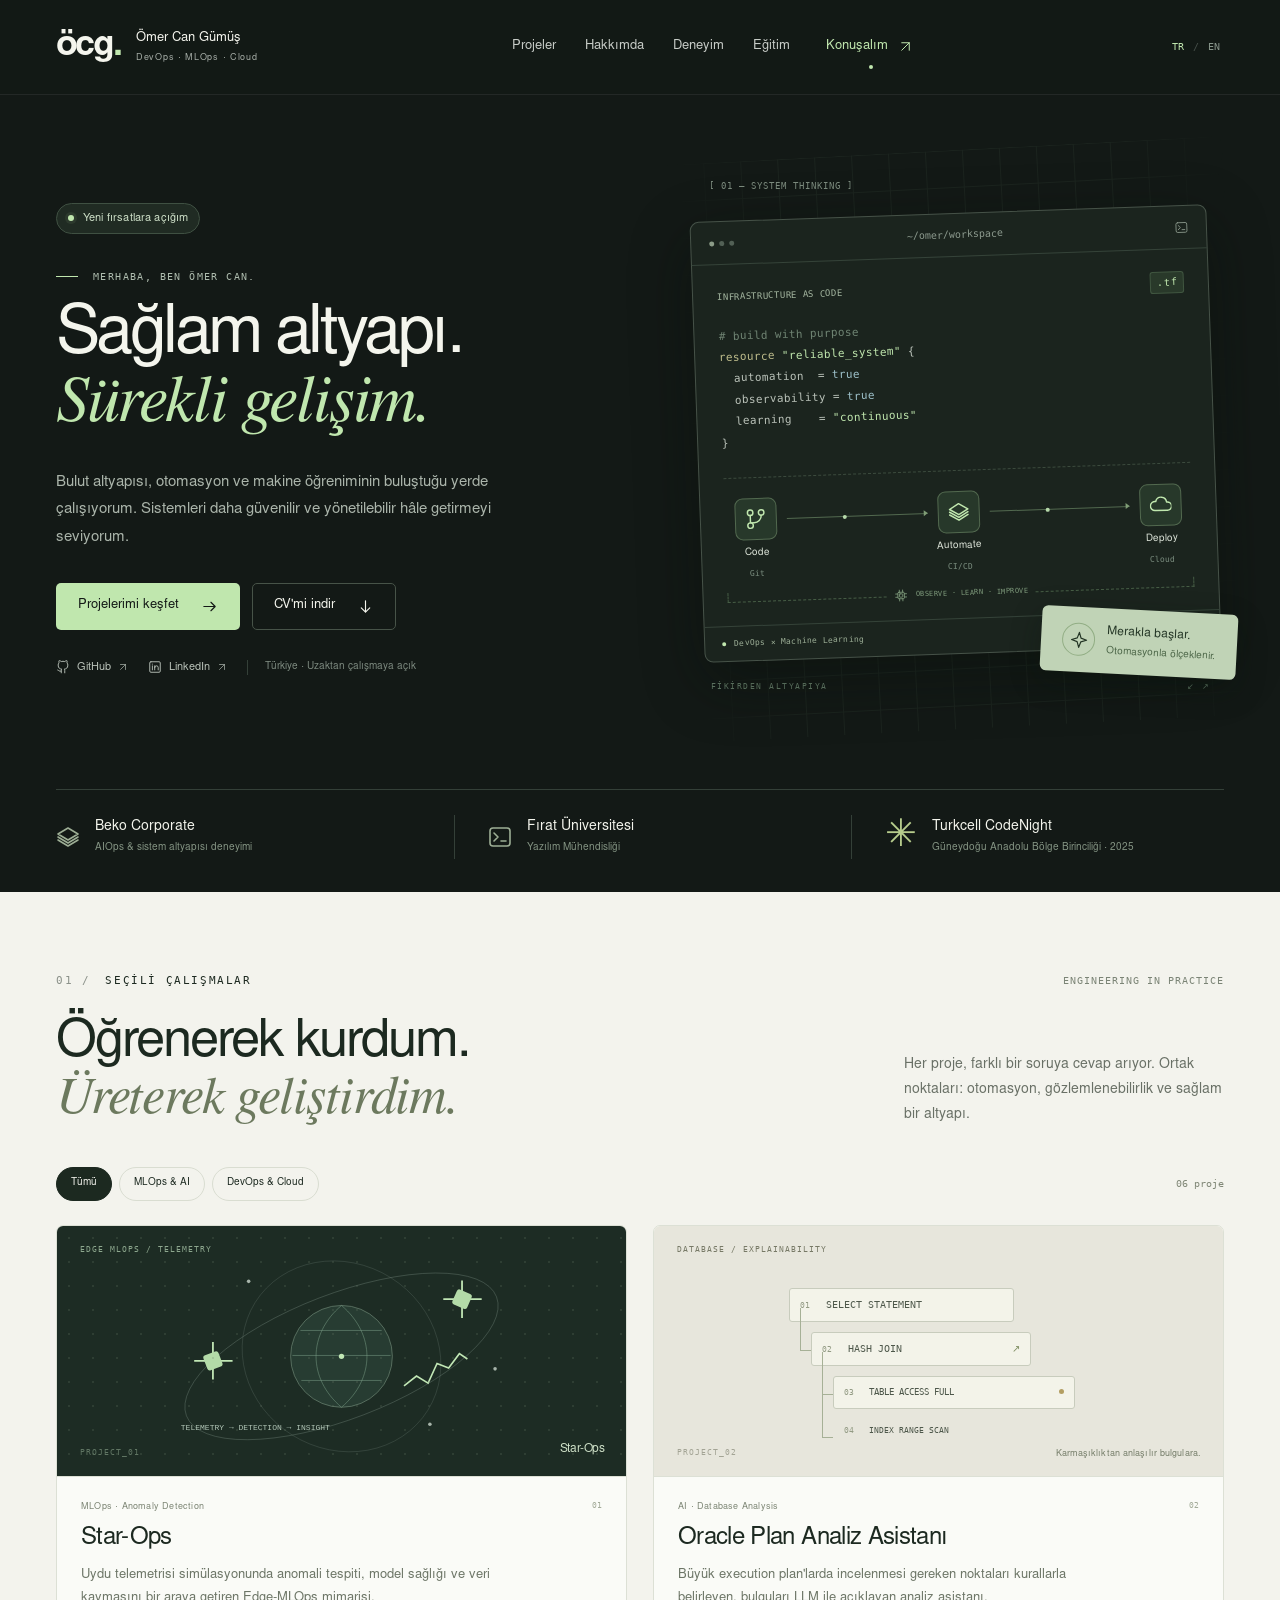
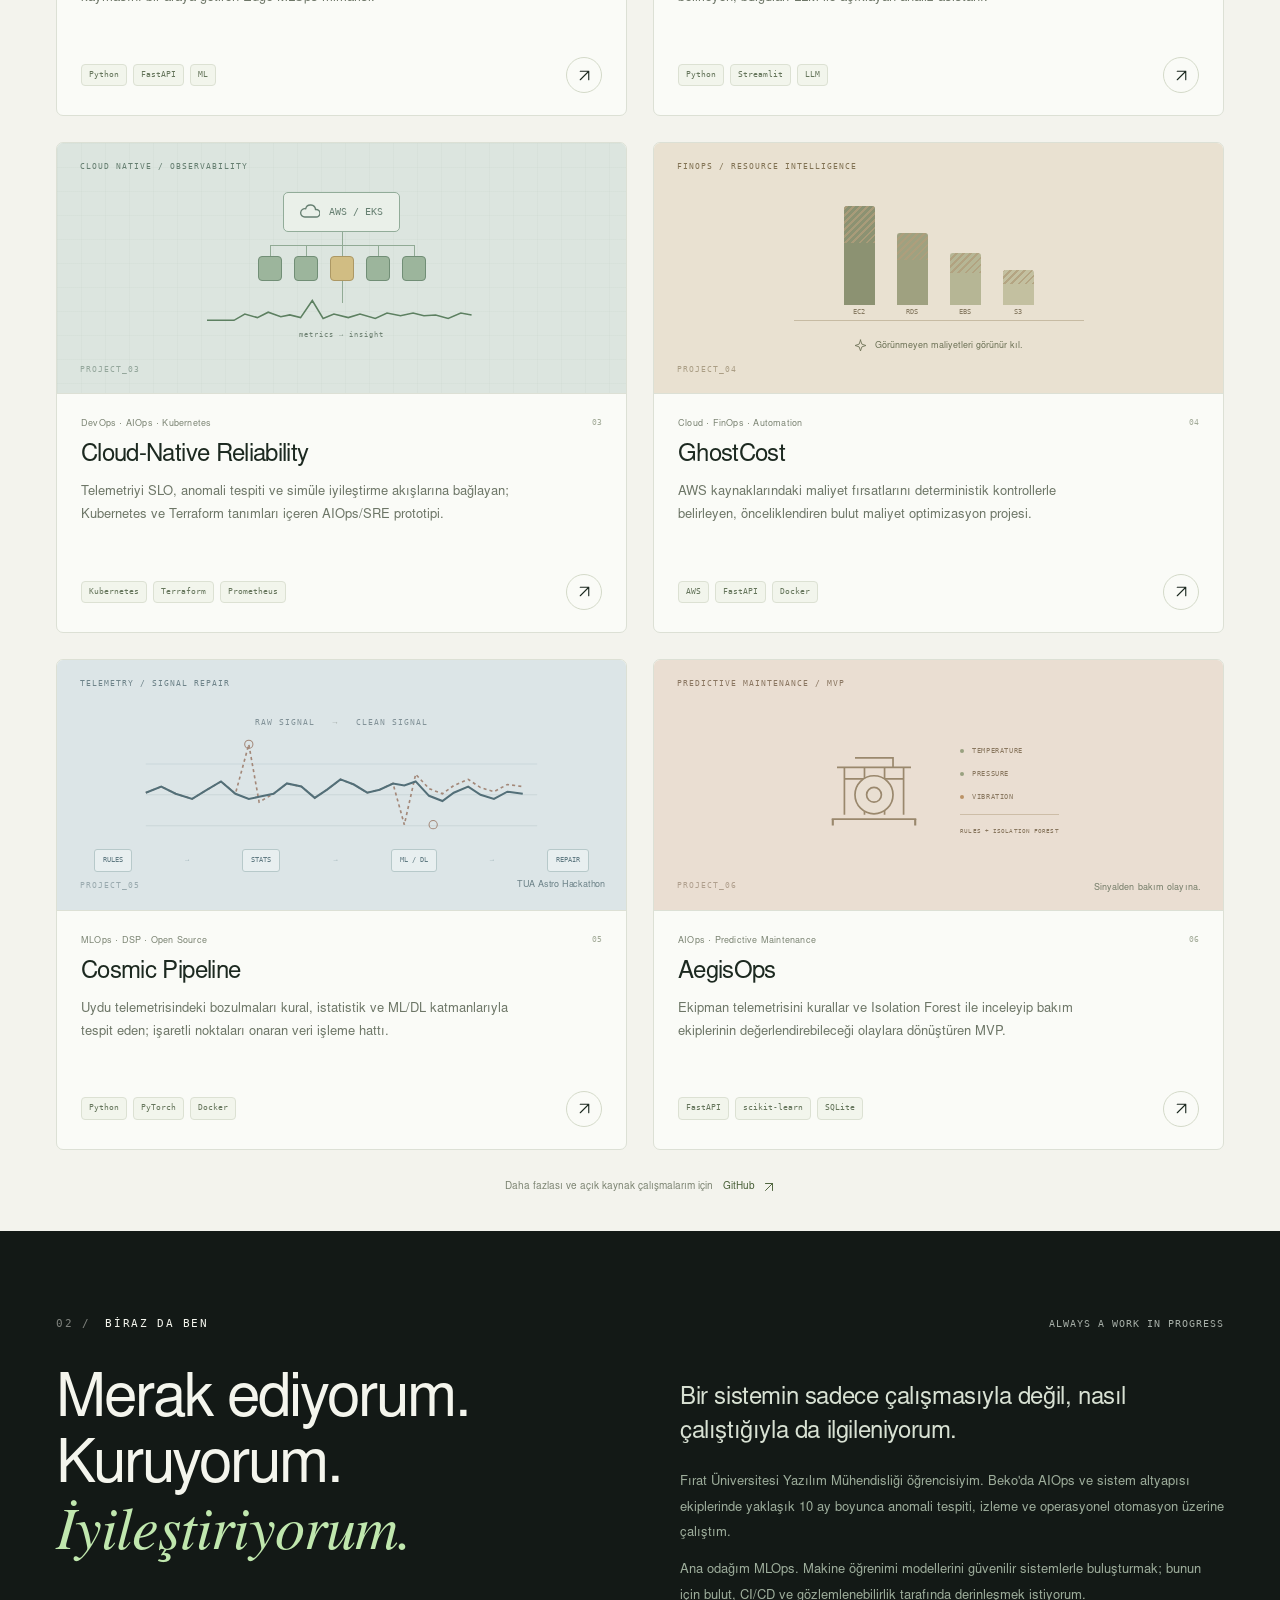
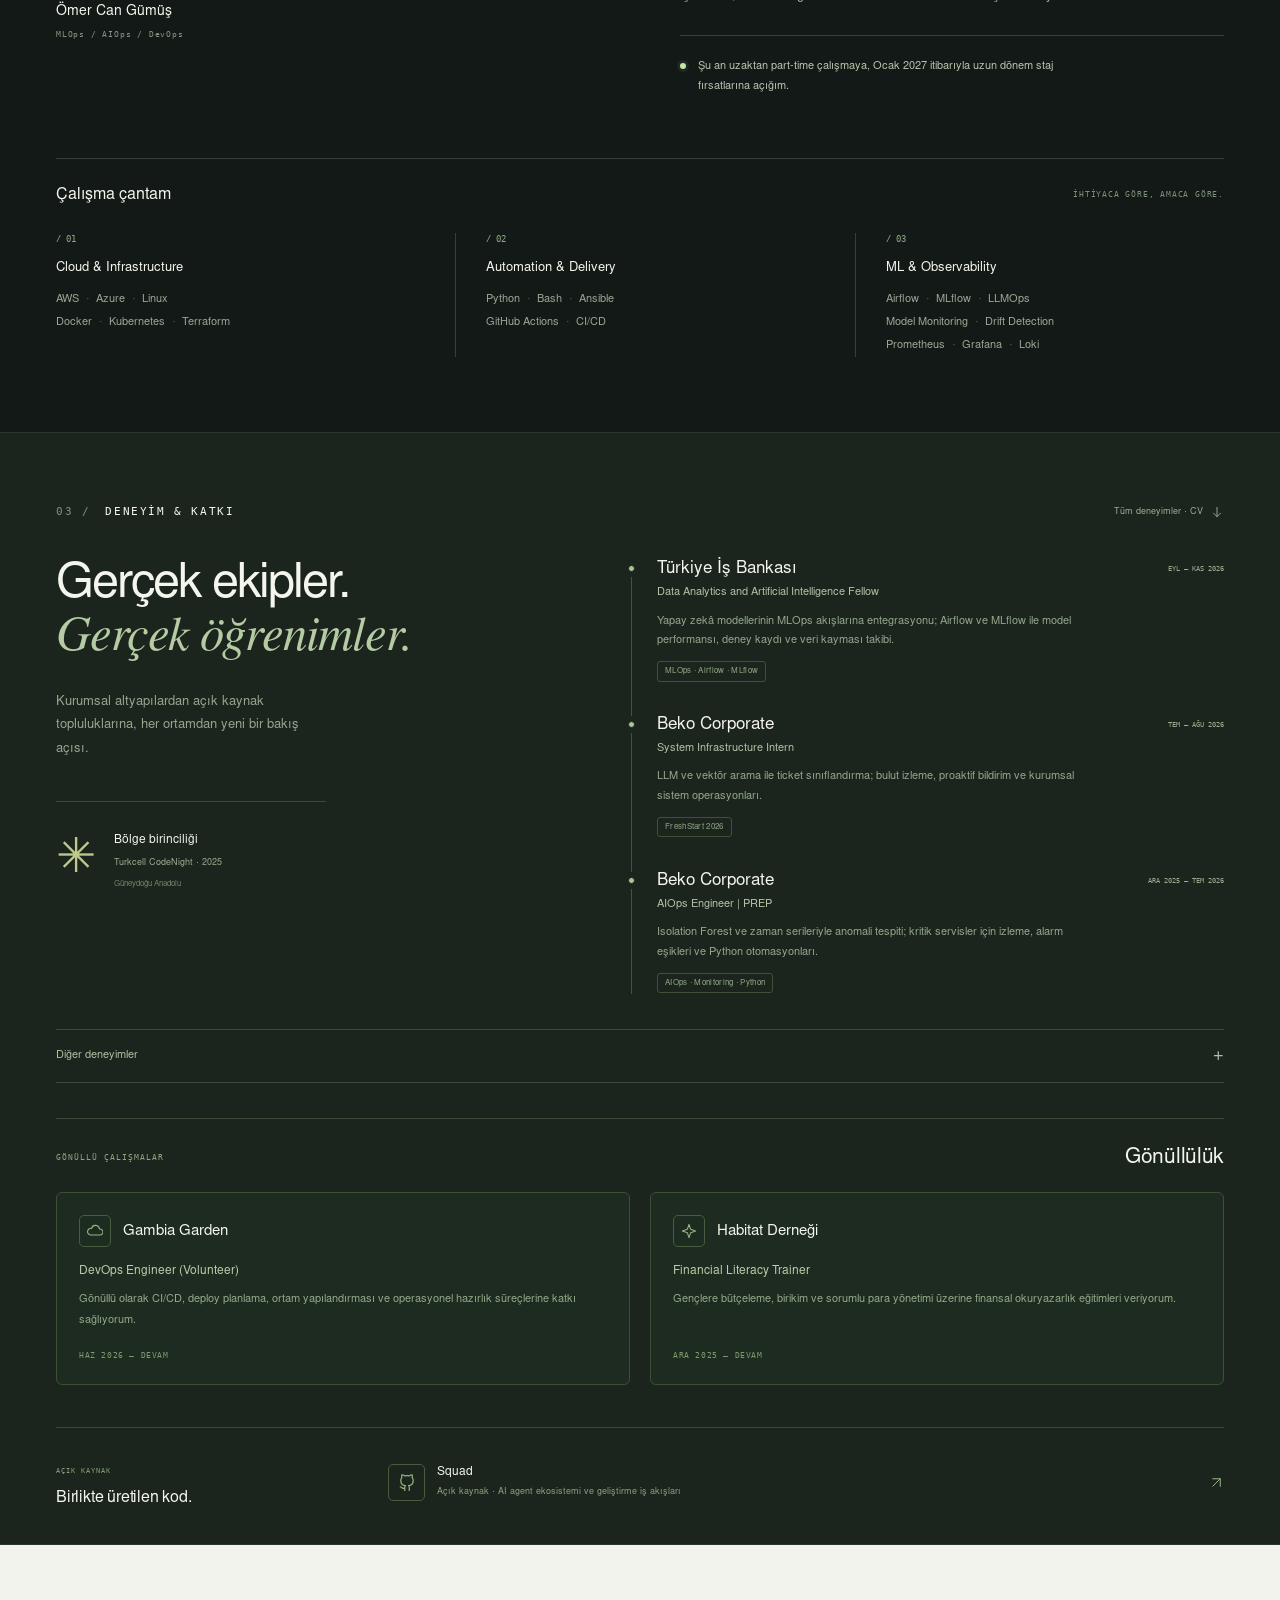
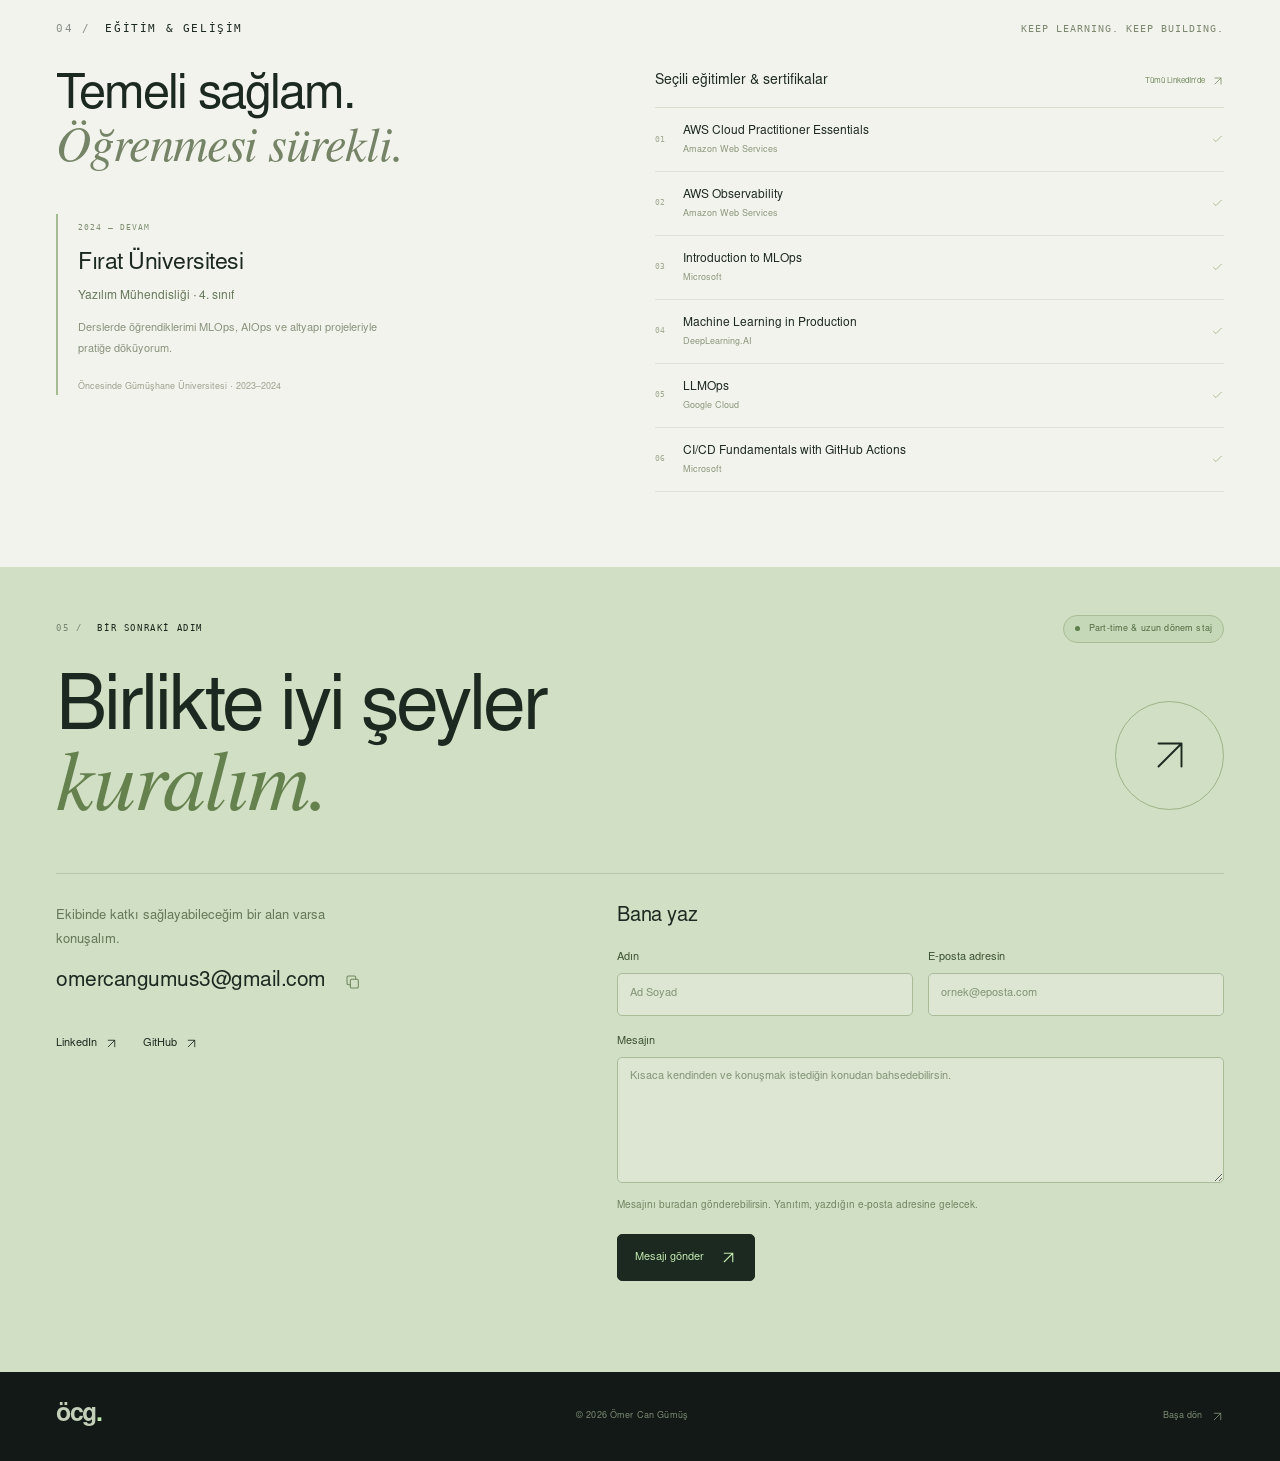
==== commit f1ae1cd8: "feat: send contact messages directly from the website" ====
--- a/index.html
+++ b/index.html
@@ -202,15 +202,19 @@
     <section class="contact" id="contact" aria-labelledby="contact-title">
       <div class="container">
         <div class="contact-top"><p class="eyebrow"><span class="section-number">05 /</span><span data-i18n="contactEyebrow">BİR SONRAKİ ADIM</span></p><span class="availability contact-availability"><span class="status-dot"></span><span data-i18n="contactAvailability">Part-time & uzun dönem staj</span></span></div>
-        <div class="contact-main"><h2 id="contact-title"><span data-i18n="contactTitle1">Birlikte iyi şeyler</span><br><em data-i18n="contactTitle2">kuralım.</em></h2><a class="contact-arrow" href="mailto:omercangumus3@gmail.com" aria-label="Ömer'e e-posta gönder" data-i18n-aria="emailLabel"><svg class="icon"><use href="#i-arrow-up"/></svg></a></div>
+        <div class="contact-main"><h2 id="contact-title"><span data-i18n="contactTitle1">Birlikte iyi şeyler</span><br><em data-i18n="contactTitle2">kuralım.</em></h2><a class="contact-arrow" href="#contact-form" aria-label="Mesaj formuna geç" data-i18n-aria="contactFormLabel"><svg class="icon"><use href="#i-arrow-up"/></svg></a></div>
         <div class="contact-compose">
           <div class="contact-details"><p data-i18n="contactDescription">Ekibinde katkı sağlayabileceğim bir alan varsa konuşalım.</p><div class="email-row"><a href="mailto:omercangumus3@gmail.com">omercangumus3@gmail.com</a><button type="button" class="copy-email js-control" aria-label="E-posta adresini kopyala" data-i18n-aria="copyEmail"><svg class="icon"><use href="#i-copy"/></svg></button></div><span class="copy-status" role="status" aria-live="polite"></span><div class="contact-socials"><a href="https://www.linkedin.com/in/omercangumus/" target="_blank" rel="noopener noreferrer">LinkedIn<svg class="icon"><use href="#i-arrow-up"/></svg></a><a href="https://github.com/omercangumus" target="_blank" rel="noopener noreferrer">GitHub<svg class="icon"><use href="#i-arrow-up"/></svg></a></div></div>
-          <form class="contact-form" id="contact-form" action="mailto:omercangumus3@gmail.com" method="get" aria-labelledby="contact-form-title" aria-describedby="contact-form-note">
-            <h3 id="contact-form-title" data-i18n="contactFormTitle">Mesajını hazırla</h3>
-            <div class="contact-fields"><div class="contact-field"><label for="contact-name" data-i18n="contactName">Adın</label><input id="contact-name" name="name" autocomplete="name" minlength="2" maxlength="80" placeholder="Ad Soyad" data-i18n-placeholder="contactNamePlaceholder" required></div><div class="contact-field"><label for="contact-subject"><span data-i18n="contactSubject">Konu</span> <small data-i18n="contactOptional">(isteğe bağlı)</small></label><input id="contact-subject" name="subject" maxlength="120" placeholder="Ne hakkında konuşalım?" data-i18n-placeholder="contactSubjectPlaceholder"></div></div>
-            <div class="contact-field"><label for="contact-message" data-i18n="contactMessage">Mesajın</label><textarea id="contact-message" name="body" rows="5" minlength="5" maxlength="2000" placeholder="Kısaca kendinden ve konuşmak istediğin konudan bahsedebilirsin." data-i18n-placeholder="contactMessagePlaceholder" required></textarea></div>
-            <p class="contact-form-note" id="contact-form-note" data-i18n="contactFormNote">Yazdıkların e-posta uygulamanda açılır. Göndermeden önce düzenleyebilirsin.</p>
-            <div class="contact-form-actions"><button class="button contact-send" type="submit"><span data-i18n="contactSend">E-posta uygulamasında aç</span><svg class="icon"><use href="#i-arrow-up"/></svg></button><button class="contact-copy-message js-control" id="contact-copy-message" type="button"><svg class="icon"><use href="#i-copy"/></svg><span data-i18n="contactCopyMessage">Mesajı kopyala</span></button></div>
+          <form class="contact-form" id="contact-form" action="https://formsubmit.co/omercangumus3@gmail.com" method="post" aria-labelledby="contact-form-title" aria-describedby="contact-form-note">
+            <h3 id="contact-form-title" data-i18n="contactFormTitle">Bana yaz</h3>
+            <div class="contact-fields"><div class="contact-field"><label for="contact-name" data-i18n="contactName">Adın</label><input id="contact-name" name="name" autocomplete="name" minlength="2" maxlength="80" placeholder="Ad Soyad" data-i18n-placeholder="contactNamePlaceholder" required></div><div class="contact-field"><label for="contact-email" data-i18n="contactEmail">E-posta adresin</label><input id="contact-email" name="email" type="email" autocomplete="email" maxlength="254" inputmode="email" spellcheck="false" autocapitalize="none" placeholder="ornek@eposta.com" data-i18n-placeholder="contactEmailPlaceholder" required></div></div>
+            <div class="contact-field"><label for="contact-message" data-i18n="contactMessage">Mesajın</label><textarea id="contact-message" name="message" rows="5" minlength="5" maxlength="2000" placeholder="Kısaca kendinden ve konuşmak istediğin konudan bahsedebilirsin." data-i18n-placeholder="contactMessagePlaceholder" required></textarea></div>
+            <div class="contact-honey" aria-hidden="true"><label for="contact-website">Website</label><input id="contact-website" name="_honey" type="text" tabindex="-1" autocomplete="off"></div>
+            <input type="hidden" name="_subject" value="omercangumus.com · Yeni iletişim mesajı / New message">
+            <input type="hidden" name="_template" value="table">
+            <input type="hidden" name="_url" value="https://www.omercangumus.com/">
+            <p class="contact-form-note" id="contact-form-note" data-i18n="contactFormNote">Mesajını buradan gönderebilirsin. Yanıtım, yazdığın e-posta adresine gelecek.</p>
+            <div class="contact-form-actions"><button class="button contact-send" type="submit"><span data-i18n="contactSend">Mesajı gönder</span><svg class="icon"><use href="#i-arrow-up"/></svg></button></div>
             <p class="contact-form-status" id="contact-form-status" role="status" aria-live="polite"></p>
           </form>
         </div>
--- a/styles.css
+++ b/styles.css
@@ -141,10 +141,10 @@
 @media(prefers-reduced-motion:reduce){html{scroll-behavior:auto}*,*::before,*::after{transition:none!important;animation:none!important}}
 .anchor-target{display:block;scroll-margin-top:100px}
 .project-card{position:relative}.has-js .project-card{cursor:pointer}.has-js .project-open::after{content:'';position:absolute;inset:0;z-index:1;border-radius:7px}.project-card:focus-within{outline:2px solid #6b8e55;outline-offset:4px}.project-open:focus-visible{outline:none}.project-card:active{transform:translateY(0)}
-.contact-compose{display:grid;grid-template-columns:.9fr 1.1fr;gap:65px;margin-top:36px;padding-top:31px;border-top:1px solid #b6c7a7}.contact-details>p{font-size:13px;line-height:1.85;color:#647757;max-width:310px}.contact-details .email-row{margin-top:13px}.contact-details .email-row>a{font-size:clamp(14px,1.7vw,21px)}.contact-details .contact-socials{padding:0;margin-top:19px}.contact-form>h3{font-size:20px;letter-spacing:-.4px;margin-bottom:22px}.contact-fields{display:grid;grid-template-columns:1fr 1fr;gap:15px}.contact-field{display:flex;flex-direction:column;gap:7px;margin-bottom:17px;min-width:0}.contact-field label{font-size:11px;color:#3c5332}.contact-field label small{font-size:8px;color:#849575;margin-left:3px}.contact-field input,.contact-field textarea{width:100%;min-width:0;border:1px solid #aabb99;background:#dce6d2;color:#23341c;border-radius:5px;font-family:var(--sans);font-size:13px;line-height:1.6;padding:10px 12px;transition:border-color .2s,background .2s;box-shadow:none}.contact-field input{min-height:43px}.contact-field textarea{resize:vertical;min-height:125px;max-height:450px}.contact-field input::placeholder,.contact-field textarea::placeholder{color:#849578;opacity:1;font-size:11px}.contact-field input:focus-visible,.contact-field textarea:focus-visible{outline:2px solid #6a8655;outline-offset:2px;border-color:#6a8655;background:#e2ebd9}.contact-form-note{font-size:10px;color:#708461;line-height:1.8;margin-top:-3px}.contact-form-actions{display:flex;align-items:center;flex-wrap:wrap;gap:12px 18px;margin-top:19px}.contact-send{background:var(--ink);color:var(--mint);border-color:var(--ink);font-size:11px;gap:16px;padding:11px 17px}.contact-send:hover{background:#30422c}.contact-copy-message{display:inline-flex;align-items:center;gap:7px;background:transparent;border:0;padding:10px 0;font-size:10px;color:#597348}.contact-copy-message>.icon{width:13px;height:13px}.contact-copy-message:hover{color:#243d1b;text-decoration:underline;text-underline-offset:4px}.contact-form-status{font-size:10px;line-height:1.7;color:#4c683f;min-height:34px;margin-top:12px;max-width:460px}
-@media(max-width:1150px){.contact-compose{gap:40px}.contact-fields{gap:12px}.contact-details .email-row>a{font-size:18px}.contact-field label small{display:block;margin-left:0;line-height:1.5}.contact-field label{min-height:29px}}
-@media(max-width:900px){.contact-compose{grid-template-columns:.85fr 1.15fr;gap:30px}.contact-fields{grid-template-columns:1fr;gap:0}.contact-field label{min-height:0}.contact-field label small{display:inline;margin-left:3px}.contact-form-actions{gap:8px 12px}.contact-send{font-size:10px;gap:12px}.contact-details .email-row>a{font-size:16px}.contact-details>p{font-size:12px}}
-@media(max-width:700px){.contact-compose{grid-template-columns:1fr;gap:30px;margin-top:29px;padding-top:25px}.contact-details>p{max-width:350px;font-size:12px}.contact-details .email-row>a{font-size:clamp(14px,4vw,21px)}.contact-details .contact-socials{margin-top:13px}.contact-form{border-top:1px solid #b6c7a7;padding-top:25px}.contact-form>h3{font-size:23px;margin-bottom:22px}.contact-field input,.contact-field textarea{font-size:16px;padding:11px 12px}.contact-field label{font-size:12px}.contact-field label small{font-size:9px}.contact-field input::placeholder,.contact-field textarea::placeholder{font-size:12px}.contact-form-note{font-size:10px}.contact-form-actions{gap:10px;flex-direction:column;align-items:stretch}.contact-send{font-size:12px;padding:12px 17px;min-height:46px}.has-js .contact-copy-message{justify-content:center;font-size:11px;min-height:39px;padding-block:9px}.contact-form-status{min-height:18px;margin-top:9px}}
+.contact-compose{display:grid;grid-template-columns:.9fr 1.1fr;gap:65px;margin-top:36px;padding-top:31px;border-top:1px solid #b6c7a7}.contact-details>p{font-size:13px;line-height:1.85;color:#647757;max-width:310px}.contact-details .email-row{margin-top:13px}.contact-details .email-row>a{font-size:clamp(14px,1.7vw,21px)}.contact-details .contact-socials{padding:0;margin-top:19px}.contact-form>h3{font-size:20px;letter-spacing:-.4px;margin-bottom:22px}.contact-fields{display:grid;grid-template-columns:1fr 1fr;gap:15px}.contact-field{display:flex;flex-direction:column;gap:7px;margin-bottom:17px;min-width:0}.contact-field label{font-size:11px;color:#3c5332}.contact-field input,.contact-field textarea{width:100%;min-width:0;border:1px solid #aabb99;background:#dce6d2;color:#23341c;border-radius:5px;font-family:var(--sans);font-size:13px;line-height:1.6;padding:10px 12px;transition:border-color .2s,background .2s;box-shadow:none}.contact-field input{min-height:43px}.contact-field textarea{resize:vertical;min-height:125px;max-height:450px}.contact-field input::placeholder,.contact-field textarea::placeholder{color:#849578;opacity:1;font-size:11px}.contact-field input:focus-visible,.contact-field textarea:focus-visible{outline:2px solid #6a8655;outline-offset:2px;border-color:#6a8655;background:#e2ebd9}.contact-form-note{font-size:10px;color:#708461;line-height:1.8;margin-top:-3px}.contact-form-actions{display:flex;align-items:center;flex-wrap:wrap;gap:12px 18px;margin-top:19px}.contact-send{background:var(--ink);color:var(--mint);border-color:var(--ink);font-size:11px;gap:16px;padding:11px 17px}.contact-send:hover{background:#30422c}.contact-form-status{font-size:10px;line-height:1.7;color:#4c683f;min-height:34px;margin-top:12px;max-width:460px}
+@media(max-width:1150px){.contact-compose{gap:40px}.contact-fields{gap:12px}.contact-details .email-row>a{font-size:18px}}
+@media(max-width:900px){.contact-compose{grid-template-columns:.85fr 1.15fr;gap:30px}.contact-fields{grid-template-columns:1fr;gap:0}.contact-form-actions{gap:8px 12px}.contact-send{font-size:10px;gap:12px}.contact-details .email-row>a{font-size:16px}.contact-details>p{font-size:12px}}
+@media(max-width:700px){.contact-compose{grid-template-columns:1fr;gap:30px;margin-top:29px;padding-top:25px}.contact-details>p{max-width:350px;font-size:12px}.contact-details .email-row>a{font-size:clamp(14px,4vw,21px)}.contact-details .contact-socials{margin-top:13px}.contact-form{border-top:1px solid #b6c7a7;padding-top:25px}.contact-form>h3{font-size:23px;margin-bottom:22px}.contact-field input,.contact-field textarea{font-size:16px;padding:11px 12px}.contact-field label{font-size:12px}.contact-field input::placeholder,.contact-field textarea::placeholder{font-size:12px}.contact-form-note{font-size:10px}.contact-form-actions{gap:10px;flex-direction:column;align-items:stretch}.contact-send{font-size:12px;padding:12px 17px;min-height:46px}.contact-form-status{min-height:18px;margin-top:9px}}
 .other-role{display:block;font-size:10px;color:#b3c5a7;line-height:1.6;margin-bottom:8px}
 .volunteering{margin-top:35px;padding-top:28px;border-top:1px solid #3b4a38}.volunteering-heading{display:flex;align-items:center;justify-content:space-between;gap:20px;margin-bottom:22px}.volunteering-heading>.eyebrow{font-size:8px;letter-spacing:1px;color:#8fa67f}.volunteering-heading>h3{font-size:21px;letter-spacing:-.3px}.volunteer-grid{display:grid;grid-template-columns:1fr 1fr;gap:20px}.volunteer-card{border:1px solid #3b5034;border-radius:6px;padding:22px;background:#1e2b20;display:flex;flex-direction:column}.volunteer-company{display:flex;align-items:center;gap:12px;margin-bottom:15px}.volunteer-company>h4{font-size:15px;line-height:1.4}.volunteer-company .contribution-symbol{width:32px;height:32px}.volunteer-company .icon{width:16px;height:16px}.volunteer-role{font-size:12px;line-height:1.5;color:#bbcea9;margin-bottom:10px}.volunteer-description{font-size:11px;line-height:1.9;color:#94a88a;flex:1}.volunteer-date{display:block;margin-top:18px;font-size:8px;letter-spacing:.6px;color:#7e9970}.contributions.contributions-open-source{grid-template-columns:.8fr 2.2fr}
 @media(max-width:900px){.volunteer-card{padding:19px}.volunteer-role{font-size:11px}.contributions.contributions-open-source{grid-template-columns:1fr}.contributions-open-source .contributions-heading{grid-column:auto}}
@@ -159,3 +159,5 @@
 @media(max-width:700px){.signal-visual{inset:53px 27px 36px}.signal-label{font-size:7px}.signal-stages{font-size:6px}.signal-stages>span{padding:5px 7px}.signal-visual>svg{height:100px}.cosmic-art .art-badge{font-size:8px;right:22px;bottom:17px}.machine-visual{inset:57px 28px 41px;gap:24px}.machine-model{width:102px}.machine-readings{font-size:7px;letter-spacing:.4px}.machine-rule{font-size:6px}.other-experience{margin-top:27px}.other-experience-grid{grid-template-columns:1fr;gap:20px}.other-experience-grid .mono{font-size:8px}.other-experience-grid p{font-size:12px}.other-experience-grid h4{font-size:14px}.education{padding-block:45px}.education-grid{grid-template-columns:1fr;gap:33px}.education .section-top{margin-bottom:27px}.education h2{font-size:43px}.university-block{margin-top:27px;padding-left:19px}.university-block h3{font-size:23px}.university-block p{font-size:12px}.university-block .university-note{font-size:12px;max-width:none}.transfer-note{font-size:9px}.certifications-top{display:flex;gap:15px;padding-bottom:15px}.certifications-top>h3{font-size:13px}.certifications-top>.text-link{margin:0;font-size:8px}.certificate-list>li{padding-block:15px;gap:15px}.certificate-list b{font-size:12px}.certificate-list small{font-size:9px}.dialog-links{align-items:stretch}.dialog-links>.button{font-size:10px;gap:15px}}
 @media(max-width:370px){.machine-visual{gap:16px;inset:48px 21px 35px}.machine-model{width:87px}.machine-readings{font-size:6px}.machine-rule{font-size:5px}.signal-visual{inset:43px 20px 33px}.signal-label{font-size:6px}.signal-stages{font-size:5px}.signal-stages>span{padding:4px 5px}.signal-visual>svg{height:87px}.education h2{font-size:36px}.certifications-top{display:block}.certifications-top>.text-link{margin-top:8px}.certificate-list b{font-size:11px}}
 @media print{body{background:white;color:#142016}.header,.hero-visual,.project-art,.project-toolbar,.project-open,.contact-arrow,.copy-email,.footer,.js-control{display:none!important}.container{width:100%}.hero{display:block;min-height:0;padding:20px 0}.hero-description{color:#333}.hero-buttons{display:none}.hero-socials{color:#333}.hero-location{display:none}h1{font-size:45px}.highlights{color:#333;padding-bottom:20px}.highlights small{color:#555}.projects,.about,.experience,.contact,.education{background:white;color:#142016;padding:25px 0}.project-grid{gap:15px}.project-card{break-inside:avoid}.project-content p,.about-copy p,.timeline-item p{color:#444}.about-grid,.experience-grid,.education-grid{gap:30px}.about h2 em,.experience h2 em,.contact h2 em,h1 em{color:#416f31}.timeline-head h3,.timeline-item h4{color:#333}.contact h2{font-size:45px}.contact-socials{display:none}.certificate-list{break-inside:avoid}dialog{display:none!important}}
+
+.contact-form{scroll-margin-top:110px}.contact-honey{display:none}.contact-send:disabled{opacity:.65;cursor:wait}.contact-send:disabled:hover{background:var(--ink)}.contact-field input:disabled,.contact-field textarea:disabled{opacity:.7}.contact-form-status[data-state="contactFailed"],.contact-form-status[data-state="contactUnconfirmed"],.contact-form-status[data-state="contactActivationRequired"]{color:#7b332c}
